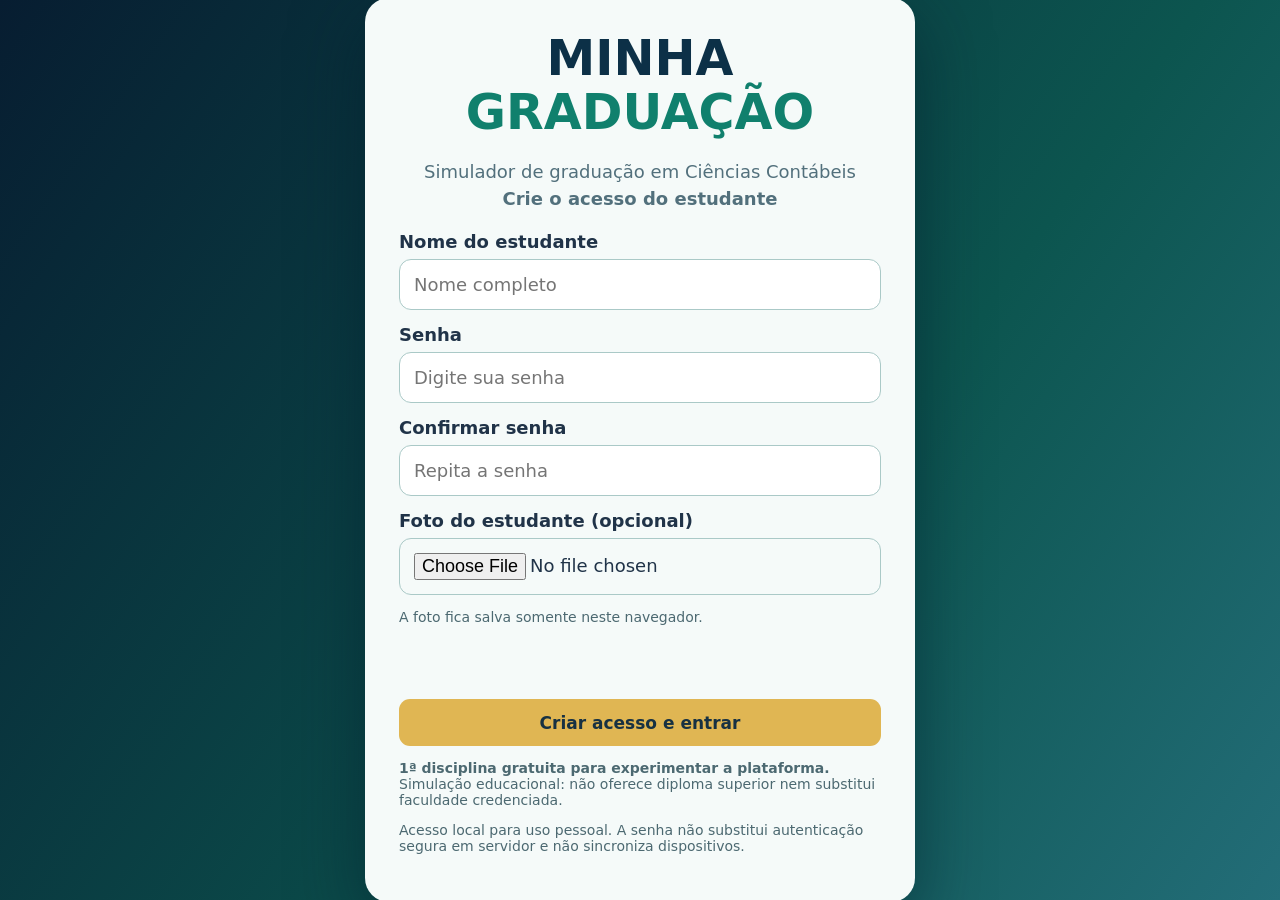
==== index.html @ 40e5c8af "Minha Graduação V10: cards coloridos, disciplina gratuita e métricas opcionais" ====
<!DOCTYPE html>
<html lang="pt-BR"><head><meta charset="UTF-8"><meta name="viewport" content="width=device-width, initial-scale=1"><meta name="theme-color" content="#071e32"><title>Minha Graduação | Ciências Contábeis</title>
<style>
:root{--navy:#081e33;--navy2:#123650;--green:#087960;--gold:#e0b653;--bg:#f2f6f7;--ink:#203348;--muted:#647487;--border:#dce6e8;--white:#fff;--shadow:0 16px 40px #09213b12}*{box-sizing:border-box}body{margin:0;background:var(--bg);color:var(--ink);font-family:Inter,system-ui,-apple-system,Segoe UI,sans-serif}button,input,select{font:inherit}button{cursor:pointer}button:focus-visible,a:focus-visible,input:focus-visible{outline:3px solid var(--gold);outline-offset:3px}.top{height:92px;background:linear-gradient(110deg,#071a2b,#123a4e);display:flex;align-items:center;padding:0 3.5%;gap:22px;color:#fff;box-shadow:0 8px 30px #081d3230;position:sticky;top:0;z-index:20}.hamb{border:1px solid #ffffff40;color:white;background:#ffffff15;border-radius:13px;font-size:27px;width:49px;height:49px;display:grid;place-items:center}.brand{font-size:clamp(23px,3vw,39px);letter-spacing:.02em;font-weight:900;line-height:1.03}.brand em{color:var(--gold);font-style:normal}.brand small{display:block;color:#acc6cc;font-size:11px;font-weight:500;letter-spacing:.16em;margin-top:7px}.userpill{margin-left:auto;background:#ffffff13;border:1px solid #ffffff25;border-radius:25px;padding:9px 16px;font-size:13px}.layout{max-width:1440px;margin:auto;padding:28px 28px 80px}.hero{min-height:285px;background:radial-gradient(circle at 83% 29%,#20977b80,transparent 34%),linear-gradient(115deg,#0c2941,#0e554b);border-radius:23px;display:flex;overflow:hidden;position:relative;color:white;box-shadow:var(--shadow)}.hero>div:first-child{padding:34px 42px;position:relative;z-index:1;max-width:780px}.eyebrow{color:#f5d58b;font-size:12px;letter-spacing:.17em;font-weight:800}.hero h1{font-size:clamp(27px,4vw,48px);line-height:1.1;letter-spacing:-.035em;margin:12px 0}.hero p{line-height:1.6;color:#e1eeec;max-width:630px}.heroart{margin:auto;opacity:.93;font-size:110px;filter:drop-shadow(0 14px 18px #001a2738)}.btn{border:0;border-radius:11px;padding:12px 18px;background:var(--green);color:#fff;font-weight:700;display:inline-flex;gap:8px;align-items:center;justify-content:center}.btn.gold{background:var(--gold);color:#173142}.btn.ghost{background:#e9f1f1;color:#1a4c56}.btn.small{padding:8px 12px;font-size:12px}.hero .btn{margin-top:8px}.stats{display:grid;grid-template-columns:repeat(4,1fr);gap:14px;margin:22px 0 26px}.stat{border:1px solid var(--border);background:white;border-radius:16px;padding:19px 20px;box-shadow:0 5px 20px #122b4308}.stat strong{font-size:29px;color:var(--navy);display:block}.stat span{color:var(--muted);font-size:12px}.heading{display:flex;align-items:center;justify-content:space-between;gap:15px;margin:23px 0 15px}.heading h2{font-size:22px;margin:0;letter-spacing:-.02em}.heading p{color:var(--muted);font-size:13px;margin:5px 0 0}.panel{border:1px solid var(--border);border-radius:18px;background:white;padding:22px;box-shadow:0 4px 22px #09213b09}.semesters{display:grid;grid-template-columns:repeat(4,minmax(0,1fr));gap:13px}.semester{border:1px solid var(--border);border-radius:16px;padding:21px;text-align:left;background:white;transition:.2s;min-height:148px}.semester:hover,.course:hover{transform:translateY(-2px);box-shadow:var(--shadow);border-color:#6dad9e}.semester strong{display:block;color:#103b50;font-size:18px}.semester small{display:block;color:var(--muted);margin:7px 0 12px}.progress{background:#e9f0ef;height:7px;border-radius:8px;overflow:hidden}.progress b{background:linear-gradient(90deg,var(--green),#6bbea0);height:100%;display:block}.percentage{display:block;color:#067b60;font-size:12px;font-weight:700;margin-top:8px}.filters{display:flex;gap:8px;flex-wrap:wrap;margin-bottom:17px}.chip{background:#eef4f4;color:#274451;border:1px solid #d7e5e6;padding:9px 13px;border-radius:30px;font-size:12px;font-weight:700}.chip.active{background:#0c6f5a;color:white;border-color:#0c6f5a}.courses{display:grid;grid-template-columns:repeat(3,minmax(0,1fr));gap:14px}.course{background:white;border:1px solid var(--border);border-radius:15px;padding:20px;transition:.2s;display:flex;flex-direction:column}.course .tag{font-size:11px;color:#0d7963;font-weight:800;letter-spacing:.06em}.course h3{font-size:17px;line-height:1.3;margin:9px 0 8px}.course p{font-size:13px;color:var(--muted);line-height:1.5;flex:1}.coursefoot{display:flex;justify-content:space-between;align-items:center;gap:8px;margin-top:15px}.coursefoot span{font-size:12px;color:#718392}.sidebar{position:fixed;z-index:40;top:0;bottom:0;left:0;width:min(330px,86vw);background:#09253a;color:#fff;transform:translateX(-110%);transition:transform .25s;overflow:auto;box-shadow:20px 0 50px #0002}.sidebar.open{transform:none}.sidetop{padding:30px 23px;background:#061b2c}.sidetop h2{margin:0;font-size:24px}.sidetop p{font-size:12px;color:#a9c3c9}.nav{padding:15px}.nav button{display:block;width:100%;text-align:left;color:#e8f3f5;background:none;border:0;padding:13px 15px;border-radius:10px;margin:3px 0}.nav button:hover{background:#ffffff15}.overlay{position:fixed;inset:0;background:#06172299;z-index:30;display:none}.overlay.open{display:block}.view{display:none}.view.active{display:block}.back{background:transparent;border:0;color:#0e6d59;font-weight:800;margin-bottom:18px;padding:7px 0}.lesson-layout{display:grid;grid-template-columns:minmax(220px,300px) 1fr;gap:20px}.topiclist{display:grid;gap:7px}.topic{border:1px solid #dbe7e6;background:#f6faf9;text-align:left;border-radius:11px;padding:13px;color:#29465a;font-size:13px}.topic.active{border-color:#13856e;background:#e1f3ec;color:#075d4b;font-weight:800}.article h2{font-size:27px;color:#123650}.article h3{margin-top:26px;color:#075c4b}.article p,.article li{line-height:1.75}.note{background:#f2f8f3;border-left:4px solid #10906a;padding:15px 19px;border-radius:0 9px 9px 0;line-height:1.7;margin:18px 0}.quiz-option{display:block;width:100%;text-align:left;padding:13px;border:1px solid #dbe5e8;background:#fff;border-radius:10px;margin:9px 0}.quiz-option.selected{background:#e0f2ed;border-color:#137e62}.result{margin-top:14px;padding:13px;border-radius:10px;background:#eaf4f4;line-height:1.55}.field{display:flex;flex-direction:column;gap:7px;margin:10px 0}.field input,.field select{padding:12px;border-radius:10px;border:1px solid #cddcde;width:100%;background:white}.tools{display:flex;gap:9px;flex-wrap:wrap}.mini{color:var(--muted);font-size:12px;line-height:1.55}.footer{margin-top:46px;border-top:1px solid #dce5e8;padding:25px 0;color:#687e88;font-size:12px;line-height:1.8}.two{display:grid;grid-template-columns:1fr 1fr;gap:18px}.badge{font-size:11px;font-weight:800;color:#156a58;background:#ddf0e9;padding:5px 9px;border-radius:20px;white-space:nowrap}.empty{color:#687e88;padding:26px}.search{border:1px solid var(--border);background:white;border-radius:12px;padding:12px 14px;width:min(320px,100%)}@media(max-width:920px){.semesters{grid-template-columns:repeat(2,1fr)}.courses{grid-template-columns:repeat(2,1fr)}.heroart{font-size:75px}.lesson-layout{grid-template-columns:1fr}}@media(max-width:620px){.top{height:79px;padding:0 16px;gap:12px}.brand{font-size:24px}.brand small{font-size:8px}.userpill{display:none}.layout{padding:17px 13px 50px}.hero>div:first-child{padding:25px 21px}.heroart{display:none}.hero h1{font-size:31px}.stats{grid-template-columns:repeat(2,1fr);gap:9px}.stat{padding:13px}.stat strong{font-size:23px}.semesters,.courses,.two{grid-template-columns:1fr}.semester{min-height:115px}.heading{align-items:start;flex-wrap:wrap}.panel{padding:15px}}

/* v2: leitura ampliada e atmosfera cromática em todas as páginas */
html{font-size:18px} body{background:linear-gradient(125deg,#dbece9 0%,#e5eef9 42%,#f8f0da 100%);min-height:100vh;font-size:18px}
.top{height:110px}.brand{font-size:clamp(28px,3.8vw,50px)}.brand small{font-size:13px}.userpill{font-size:16px;display:flex;align-items:center;gap:10px}.avatar{width:46px;height:46px;border-radius:50%;object-fit:cover;border:2px solid #e0b653}.sidebar{width:min(370px,90vw)}.nav button{font-size:18px;min-height:52px}.sidetop h2{font-size:29px}.hero{background:linear-gradient(115deg,#0c2941ec,#0e554be8),radial-gradient(circle at 80% 20%,#6cae9a,transparent 50%)}.hero p{font-size:19px}.eyebrow{font-size:14px}.stat{background:#f6fffd}.stat span,.heading p,.course p,.mini,.semester small,.percentage,.coursefoot span,.topic,.badge,.chip,.footer{font-size:15px}.stat strong{font-size:35px}.heading h2{font-size:29px}.course h3{font-size:21px}.semester strong{font-size:22px}.btn{font-size:17px;min-height:47px}.btn.small{font-size:15px}.panel{background:linear-gradient(155deg,#fff 0%,#edf8f8 100%);border-color:#c6dadb}.course{background:linear-gradient(145deg,#fff,#e9f5f0)}.semester{background:linear-gradient(135deg,#f9fffc,#e6eefb)}.view{background:linear-gradient(155deg,#ffffff43,#d5e5ed33);border-radius:22px;padding:8px 12px 25px}.article h2{font-size:34px}.article h3{font-size:24px}.article p,.article li,.note{font-size:18px;line-height:1.85}.topic{font-size:17px;line-height:1.4}.field input,.field select{font-size:18px;min-height:50px}.search{font-size:18px}.quiz-option{font-size:18px}.lesson-visual{width:100%;display:block;border-radius:18px;box-shadow:0 10px 30px #082a3426;margin:20px 0}.lesson-grid{display:grid;grid-template-columns:repeat(2,minmax(0,1fr));gap:16px}.lesson-subpanel{background:#fff;border:1px solid #cfe5e0;border-radius:14px;padding:19px}.example-table{border-collapse:collapse;width:100%;font-size:16px;margin:16px 0}.example-table th,.example-table td{border:1px solid #bfd7d8;padding:12px;text-align:left}.example-table th{background:#cce7e1}.caption{font-size:14px;color:#506873;line-height:1.6;margin:-6px 0 18px}.concept-grid{display:grid;grid-template-columns:repeat(3,minmax(0,1fr));gap:14px;margin:18px 0}.concept-card{background:#f7fbfa;border:1px solid #cde0dc;border-radius:16px;padding:16px}.concept-card h4{margin:0 0 8px;color:#0b5b4b;font-size:18px}.concept-card p,.concept-card li{font-size:16px;line-height:1.75;margin:0}.formula-box{background:linear-gradient(135deg,#eef8f5,#f7fbfd);border:1px solid #bfd9d3;border-radius:16px;padding:18px;margin:18px 0;font-size:18px;line-height:1.8}.highlight-box{background:#fff9eb;border:1px solid #ecd7a3;border-radius:15px;padding:18px;margin:18px 0}.highlight-box h4{margin:0 0 10px;color:#7c5a08;font-size:18px}.lesson-table{border-collapse:collapse;width:100%;font-size:16px;margin:18px 0;background:white}.lesson-table th,.lesson-table td{border:1px solid #c7d9d8;padding:12px;vertical-align:top;text-align:left}.lesson-table th{background:#e0f0ec}.summary-list li{margin:8px 0}@media(max-width:900px){.concept-grid{grid-template-columns:1fr}.lesson-table{font-size:14px}}.auth-screen{position:fixed;inset:0;z-index:100;background:linear-gradient(125deg,#071d31,#0c554f 63%,#236d78);display:flex;align-items:center;justify-content:center;padding:16px;overflow:auto}.auth-screen[hidden],.shell-locked[hidden]{display:none!important}.auth-card{width:min(550px,100%);background:#f5faf9;border-radius:24px;padding:34px;box-shadow:0 22px 70px #001b2b8a}.auth-title{text-align:center;font-weight:900;font-size:clamp(30px,5vw,49px);color:#0c3047;line-height:1.1}.auth-title span{color:#10806d}.auth-desc{text-align:center;color:#52707c;line-height:1.55}.auth-card label{font-weight:700;display:block;margin:14px 0 7px}.auth-card input{width:100%;padding:14px;border:1px solid #aac9c7;border-radius:12px;font-size:18px}.auth-card button{width:100%;margin-top:19px}.auth-error{min-height:25px;color:#aa3131;font-size:15px}.photo-preview{height:110px;width:110px;border-radius:50%;object-fit:cover;background:#dcefe8;border:4px solid #e0b653;display:block;margin:16px auto}.photo-box{display:flex;align-items:center;gap:20px;flex-wrap:wrap}.photo-box img{width:112px;height:112px;object-fit:cover;border-radius:50%;border:3px solid #d9ae52}.photo-box input{max-width:100%}.status-note{font-size:14px;color:#4c6971}.chapter-list li{margin:8px 0} .pill-action{border:0;background:#ffffff12;color:#fff;border-radius:12px;padding:9px 12px;font-size:15px}
@media(max-width:620px){html{font-size:17px}.brand{font-size:26px}.top{height:90px}.brand small{font-size:9px}.userpill{display:none}.view{padding:5px}.lesson-grid{grid-template-columns:1fr}.auth-card{padding:22px}.article h2{font-size:28px}.article h3{font-size:21px}}

.exam-finale{background:linear-gradient(135deg,#ecf8f4,#eef3fb);border:2px solid #a8cec1;border-radius:20px;padding:25px;margin:32px 0}.exam-finale h3{font-size:clamp(24px,2.4vw,30px);margin-top:0}.exam-finale p{font-size:18px;line-height:1.75}.exam-finale .mini-question{background:#fff}@media(max-width:620px){.exam-finale{padding:14px}}

.math-figure,.math-diagram{background:#eaf5f2;border:1px solid #c4dcd8;padding:12px;border-radius:18px;margin:22px 0;max-width:100%;overflow:hidden}.math-figure img,.math-diagram img{width:100%;display:block;max-height:340px;object-fit:contain;border-radius:12px}.math-figure figcaption,.math-diagram figcaption{font-size:14px;line-height:1.55;color:#436370;margin-top:8px}.math-diagram img{background:white}.math-case{margin:30px 0;padding:22px;border-radius:17px;background:linear-gradient(130deg,#f1f9f3,#e6f3f7);border:2px solid #bddfcb}.math-case h3{font-size:26px}.math-case p{font-size:18px;line-height:1.8}.table-scroll{width:100%;overflow-x:auto}.math-case .lesson-table{min-width:650px}.article img{height:auto}@media(max-width:620px){.math-figure,.math-diagram{padding:7px;margin:15px 0}.math-case{padding:12px}.math-case .lesson-table{font-size:15px}}
.admin-figure,.admin-diagram{background:#eaf5f2;border:1px solid #c5ded7;padding:12px;border-radius:18px;margin:23px 0;overflow:hidden}.admin-figure img,.admin-diagram img{width:100%;display:block;max-height:365px;object-fit:contain;border-radius:12px}.admin-figure figcaption,.admin-diagram figcaption{font-size:14px;color:#415f6c;line-height:1.5;margin-top:9px}.admin-diagram img{background:#f0f8f7}@media(max-width:620px){.admin-figure,.admin-diagram{padding:6px;margin:14px 0}.admin-figure img,.admin-diagram img{max-height:280px}}.econ-figure,.econ-diagram{background:#eaf5f2;border:1px solid #c5ded7;padding:12px;border-radius:18px;margin:23px 0;overflow:hidden}.econ-figure img,.econ-diagram img{width:100%;display:block;max-height:365px;object-fit:contain;border-radius:12px}.econ-figure figcaption,.econ-diagram figcaption{font-size:14px;color:#415f6c;line-height:1.5;margin-top:9px}.econ-diagram img{background:#f0f8f7}@media(max-width:620px){.econ-figure,.econ-diagram{padding:6px;margin:14px 0}.econ-figure img,.econ-diagram img{max-height:280px}}.met-figure,.met-diagram{border:1px solid #c2ded7;background:#f2f8f6;border-radius:18px;padding:12px;margin:21px 0;overflow:hidden}.met-figure img,.met-diagram img{display:block;max-height:395px;object-fit:contain;width:100%;border-radius:12px}.met-figure figcaption,.met-diagram figcaption{font-size:14px;color:#4f6877;line-height:1.6;margin-top:8px}.met-references{font-size:17px;line-height:1.8}.met-references a{color:#094c72;text-decoration:underline;text-underline-offset:3px}@media(max-width:600px){.met-figure,.met-diagram{padding:8px;margin:14px 0}.met-references{font-size:16px}}.plan-figure,.plan-diagram{border:1px solid #c2ded7;background:#f2f8f6;border-radius:18px;padding:12px;margin:21px 0;overflow:hidden}.plan-figure img,.plan-diagram img{display:block;max-height:400px;object-fit:contain;width:100%;border-radius:12px}.plan-figure figcaption,.plan-diagram figcaption{font-size:14px;color:#4f6877;line-height:1.6;margin-top:8px}.plan-references{font-size:17px;line-height:1.8}.plan-references a{color:#094c72;text-decoration:underline}.plan-live{border:1px solid #98c6be;background:#eff8f4;border-radius:16px;padding:18px;margin:18px 0}.plan-live-grid{display:grid;grid-template-columns:repeat(3,minmax(0,1fr));gap:12px}.plan-live-grid label{font-size:16px;font-weight:700;color:#154b44}.plan-live-grid input{display:block;margin:7px 0 14px;width:100%;padding:12px;font-size:18px;border:1px solid #abc5bf;border-radius:9px}.plan-live .result{font-size:19px}@media(max-width:670px){.plan-figure,.plan-diagram{padding:8px;margin:14px 0}.plan-live-grid{grid-template-columns:1fr}.plan-references{font-size:16px}}.int-figure,.int-diagram{border:1px solid #c2ded7;background:#f2f8f6;border-radius:18px;padding:12px;margin:21px 0;overflow:hidden}.int-figure img,.int-diagram img{display:block;max-height:425px;object-fit:contain;width:100%;border-radius:12px}.int-figure figcaption,.int-diagram figcaption{font-size:14px;color:#4f6877;line-height:1.6;margin-top:8px}.int-references{font-size:17px;line-height:1.8}.int-references a{color:#094c72;text-decoration:underline;text-underline-offset:3px}@media(max-width:600px){.int-figure,.int-diagram{padding:8px;margin:14px 0}.int-references{font-size:16px}}.chapter-head .badge{max-width:100%;display:inline-block;white-space:normal;overflow-wrap:anywhere;line-height:1.45}</style><style id="audit-intro-css">
.article{font-size:19px;line-height:1.85}.article p,.article li{font-size:19px;line-height:1.83}.article h3{font-size:clamp(23px,2.4vw,29px);color:#0b564d;margin:34px 0 14px}.article h4{font-size:21px;margin:0 0 13px;color:#103d59}.chapter-head{padding:22px 25px;border-radius:17px;background:linear-gradient(115deg,#073d56,#087a65);color:#fff;margin-bottom:20px}.chapter-head h2{color:white!important;margin:12px 0;font-size:clamp(27px,3vw,39px)}.chapter-head p{color:#e5f8f1!important;margin:0}.chapter-banner{background:#edf7f5;border:1px solid #b4d9cf;border-radius:17px;padding:23px 25px;margin:22px 0}.chapter-banner strong{color:#075e52}.lesson-chapter{border-bottom:1px solid #d8e6e2;padding:4px 0 15px}.solved-example{background:linear-gradient(125deg,#edf7f2,#fffdf6);border:1px solid #c7ddcf;border-radius:17px;padding:24px;margin:22px 0}.solved-example ol{padding-left:27px}.solved-example li{padding-bottom:9px}.solved-answer{padding:15px;border-left:4px solid #0c8769;background:white;border-radius:8px}.practice{background:#f3f8fc;border:1px solid #c5dae6;border-radius:13px;margin:14px 0;padding:16px 20px}.practice summary{cursor:pointer;font-size:18px;line-height:1.6}.practice[open]{background:#eaf6f2}.mini-question{border:1px solid #bcd9d6;border-radius:14px;margin:15px 0;padding:18px;background:#f5faf8}.mini-question legend{font-size:19px;font-weight:800;padding:5px;color:#174456}.answer-option{display:flex;align-items:center;gap:12px;margin:9px 0;padding:13px 15px;background:white;border:1px solid #d7e5e2;border-radius:11px;cursor:pointer;font-size:17px}.answer-option input{accent-color:#087b64;transform:scale(1.3);flex:none}.answer-option.selected{background:#dcf3eb;border-color:#13836a}.table-scroller{overflow-x:auto;max-width:100%;margin:20px 0}.lesson-table{min-width:600px}.lesson-table td,.lesson-table th{padding:13px 14px}.intro-quiz .result p{font-size:16px;line-height:1.7;margin:11px 0}.article .tools{margin-top:26px}a{overflow-wrap:anywhere}.lesson-layout{min-width:0}.lesson-layout>*{min-width:0}@media(max-width:920px){.lesson-layout{grid-template-columns:minmax(0,1fr)!important}}@media(max-width:650px){.article p,.article li{font-size:17px}.chapter-head{padding:20px 17px}.mini-question{padding:13px}.answer-option{font-size:16px}.solved-example{padding:18px}.article h3{font-size:23px}}
</style><style id="financeira-v8-css">.concept-card{background:#e9f7f1;border-radius:15px;padding:17px;border:1px solid #bbd9d0}.concept-card h4{font-size:20px;color:#074d42}.concept-grid{display:grid;grid-template-columns:repeat(3,minmax(0,1fr));gap:12px;margin:22px 0}.math-case .lesson-table{width:100%;border-collapse:collapse}.math-case .lesson-table td,.math-case .lesson-table th{padding:11px}.math-case{background:#f5faf9;border:1px solid #c5ded8;padding:20px;border-radius:16px;margin:24px 0}.int-figure img{width:100%;max-height:340px;object-fit:cover;border-radius:15px}.int-figure figcaption{font-size:14px;color:#536a71}.solved-answer{font-size:19px}@media(max-width:700px){.concept-grid{grid-template-columns:1fr}.math-case{padding:12px}.table-scroll{max-width:100%;overflow-x:auto}}</style><style id="direito-v9-css">
.dir-diagram{padding:18px 20px;background:#f4faf8;border:1px solid #cadfd9;border-radius:17px;margin:24px 0;min-width:0}
.dir-diagram h3{margin-top:0}.dir-steps{display:grid;grid-template-columns:repeat(4,minmax(0,1fr));gap:10px;margin:18px 0}.dir-steps>div{background:#e2f1ed;padding:14px;border:1px solid #c7e4dc;border-radius:11px;min-width:0;overflow-wrap:anywhere}
.dir-steps b,.dir-steps small{display:block}.dir-steps b{color:#064d42;font-size:18px}.dir-steps small{font-size:14px;line-height:1.45;margin-top:7px}
.dir-warning{padding:15px;border-left:4px solid #b28931;background:#fffae9;margin:15px 0;border-radius:8px}
.dir-card-grid{display:grid;grid-template-columns:repeat(2,minmax(0,1fr));gap:11px;margin:20px 0}.dir-card-grid>div{padding:17px;border-radius:12px;background:#eaf3fa;border:1px solid #cfe1e8;font-weight:650}
.dir-capital{display:flex;overflow:hidden;border-radius:13px;margin:20px 0;min-height:76px}.dir-capital>div{display:flex;align-items:center;justify-content:center;text-align:center;color:white;font-size:15px;line-height:1.3;font-weight:750;padding:10px 5px;min-width:0;overflow-wrap:anywhere}
.dir-diagram .table-scroll{max-width:100%;overflow-x:auto}
@media(max-width:750px){.dir-steps{grid-template-columns:repeat(2,minmax(0,1fr))}.dir-card-grid{grid-template-columns:1fr}.dir-diagram{padding:12px}.dir-capital>div{font-size:12px}}
</style><style id="estatistica-v10-css">
.estat-course{min-width:0;overflow-wrap:anywhere}.estat-course h2{font-size:clamp(27px,3vw,36px);line-height:1.25}.estat-course h3{font-size:clamp(21px,2.4vw,27px);margin-top:30px}.estat-course p,.estat-course li{font-size:18px;line-height:1.8}.estat-intro{padding:16px 0;border-bottom:1px solid #d7e7e3}.estat-box,.estat-case{background:#ebf6f1;border:1px solid #bedcd1;border-radius:15px;padding:20px 23px;margin:19px 0}.estat-box h3{margin-top:0}.estat-photo{margin:22px 0}.estat-photo img{display:block;width:100%;max-height:420px;object-fit:cover;border-radius:16px}.estat-photo figcaption,.estat-caption{font-size:14px!important;line-height:1.5!important;color:#4c6871;margin:9px 0 0}.estat-flow{display:flex;align-items:stretch;justify-content:center;gap:9px;flex-wrap:wrap;padding:22px;background:linear-gradient(105deg,#e1f1ed,#e9f2fb);border:1px solid #c8dfdb;border-radius:14px;margin-top:20px}.estat-flow>div{background:white;border:1px solid #cae1db;padding:12px 14px;border-radius:11px;min-width:115px;flex:1;text-align:center;font-size:19px}.estat-flow strong,.estat-flow small{display:block}.estat-flow strong{font-size:18px;color:#06483d}.estat-flow small{font-size:14px;color:#385c62}.estat-graph{width:100%;border:1px solid #d1e3e0;background:#f6faf9;border-radius:16px;padding:16px;margin-top:20px}.estat-graph svg{display:block;width:100%;max-height:300px}.estat-table{width:100%;border-collapse:collapse;display:block;overflow-x:auto;max-width:100%;font-size:16px}.estat-table th,.estat-table td{border:1px solid #cadee0;padding:9px 10px;background:#fff}.estat-table th{background:#d7ece5}.estat-course .solved-example,.estat-course details.practice{min-width:0}.estat-course .mini-question{min-width:0}.estat-course .answer-option{overflow-wrap:anywhere}@media(max-width:600px){.estat-course p,.estat-course li{font-size:17px}.estat-flow{display:grid;grid-template-columns:repeat(2,minmax(0,1fr))}.estat-flow>div{min-width:0}.estat-box,.estat-case{padding:16px}.estat-graph{padding:8px}}
</style><style id="micro-macro-v11-css">.mm-course{min-width:0;overflow-wrap:anywhere}.mm-course h2{font-size:clamp(28px,3.2vw,36px);line-height:1.2}.mm-course h3{font-size:clamp(21px,2.5vw,27px);margin:30px 0 14px}.mm-course p,.mm-course li{font-size:18px;line-height:1.83}.mm-course h4{font-size:20px;color:#0e4254;margin:0 0 12px}.mm-box,.mm-case{padding:21px 23px;border:1px solid #c5dbd4;background:linear-gradient(115deg,#e9f5ef,#f2f8fa);border-radius:17px;margin:20px 0}.mm-box h3,.mm-case h3{margin-top:0}.mm-photo{margin:21px 0}.mm-photo img{width:100%;display:block;max-height:420px;object-fit:cover;border-radius:16px}.mm-photo figcaption,.mm-visual figcaption{color:#49636d;font-size:14px;margin-top:8px}.mm-visual{background:#f0f8f5;border:1px solid #cae3d9;border-radius:16px;padding:16px;margin:21px 0;max-width:100%;min-width:0}.mm-visual svg{display:block;max-width:100%;max-height:275px}.mm-grid{display:grid;grid-template-columns:repeat(auto-fit,minmax(160px,1fr));gap:12px}.mm-grid>div{padding:16px;border:1px solid #c4dcdb;border-radius:12px;background:#fff}.mm-grid strong,.mm-grid span{display:block;line-height:1.5}.mm-grid strong{color:#0a6255}.mm-formula{font-size:clamp(23px,3vw,32px);color:#073f5b;background:white;padding:17px;border-radius:13px;text-align:center;font-weight:900}.mm-example{padding:18px 21px;background:#fff;border:1px solid #d4e1e4;border-radius:15px;margin:17px 0;box-shadow:0 5px 15px #092c3310}.mm-example ol{padding-left:25px}.mm-answer{padding:13px 16px;border-left:4px solid #0b8b6c;background:#e8f6ef;border-radius:0 11px 11px 0}.mm-task{background:white;border:1px solid #d3e4df;border-radius:12px;padding:14px 16px;margin:11px 0}.mm-task summary{cursor:pointer;font-size:17px;line-height:1.55}.mm-table{width:100%;border-collapse:collapse;display:block;overflow-x:auto;max-width:100%;font-size:16px}.mm-table th,.mm-table td{padding:11px 14px;border:1px solid #c8dad8;background:white}.mm-table th{background:#d8eae5}.mm-course fieldset{min-width:0}.mm-course .answer-option{overflow-wrap:anywhere}@media(max-width:600px){.mm-course p,.mm-course li{font-size:17px}.mm-box,.mm-case{padding:15px}.mm-grid{grid-template-columns:1fr 1fr}.mm-grid>div{padding:10px}.mm-grid span{font-size:14px}} </style><style id="etica-prof-v12-css">.etica-course{min-width:0;overflow-wrap:anywhere}.etica-course h2{font-size:clamp(28px,3vw,38px);line-height:1.18;color:#082f52}.etica-course h3{font-size:clamp(21px,2.5vw,26px);margin:30px 0 14px;color:#0e5b50}.etica-course h4{font-size:20px;color:#103d57;margin:0 0 12px}.etica-course p,.etica-course li{font-size:18px;line-height:1.83}.etica-photo{margin:20px 0}.etica-photo img{display:block;width:100%;max-height:360px;object-fit:cover;border-radius:17px}.etica-photo figcaption,.etica-caption{font-size:14px;color:#516b74;line-height:1.5;margin:9px 0 15px}.etica-summary,.etica-integrator{padding:21px 23px;border:1px solid #c6ddd6;background:linear-gradient(120deg,#e6f4ec,#f1f8fb);border-radius:17px;margin:21px 0}.etica-summary h3,.etica-integrator h3{margin-top:0}.etica-flow{display:grid;grid-template-columns:repeat(4,minmax(0,1fr));gap:11px;margin:19px 0}.etica-flow>div{background:white;border:1px solid #d2e0df;border-radius:14px;padding:17px;text-align:center}.etica-flow b{display:block;background:#08735e;color:white;border-radius:50%;width:35px;height:35px;margin:0 auto 9px;line-height:35px;font-size:18px}.etica-flow strong,.etica-flow span{display:block;line-height:1.4}.etica-flow strong{color:#0b4260;font-size:17px}.etica-flow span{font-size:14px;color:#526b73}.etica-cards{display:grid;grid-template-columns:repeat(2,minmax(0,1fr));gap:13px;margin:18px 0}.etica-cards>div{border:1px solid #c9e0dc;border-radius:14px;background:white;padding:17px}.etica-cards strong{font-size:18px;color:#0a6e5e}.etica-cards p{font-size:16px;margin:7px 0}.etica-case{padding:19px 22px;background:#fff;border:1px solid #d3e3e2;border-radius:15px;margin:18px 0}.etica-case ol{padding-left:25px}.etica-result{padding:13px 16px;border-left:4px solid #0b8d6e;background:#eaf7ef;border-radius:0 10px 10px 0;line-height:1.7}.etica-task{background:#fff;border:1px solid #cddfdd;border-radius:12px;padding:14px 18px;margin:11px 0}.etica-task summary{font-size:17px;line-height:1.55;cursor:pointer}.etica-table{display:block;overflow-x:auto;max-width:100%;border-collapse:collapse;margin:19px 0}.etica-table th,.etica-table td{background:white;border:1px solid #bddbd4;padding:11px 16px;font-size:16px;text-align:left}.etica-table th{background:#d8ebe5}.etica-context{font-weight:600;color:#146c58}.etica-course fieldset{min-width:0}.etica-course .answer-option{overflow-wrap:anywhere}@media(max-width:680px){.etica-course p,.etica-course li{font-size:17px}.etica-flow{grid-template-columns:repeat(2,minmax(0,1fr))}.etica-cards{grid-template-columns:1fr}.etica-summary,.etica-integrator{padding:14px}.etica-flow>div{padding:10px}.etica-flow span{font-size:13px}} </style><style id="academico-s1-styles">
.acad-hero{padding:27px 30px;border-radius:20px;background:radial-gradient(circle at 88% 20%,#166e65 0%,transparent 36%),linear-gradient(120deg,#071f34,#104843);color:#fff;margin-bottom:22px;box-shadow:0 14px 30px #0c293225}
.acad-hero h2{font-size:clamp(29px,3.8vw,42px);margin:8px 0 12px;line-height:1.12;color:white}.acad-hero p{font-size:18px;max-width:850px;color:#ecf7f5;line-height:1.65}.acad-label{color:#f9cd71;font-size:13px;font-weight:900;letter-spacing:.12em}.acad-badges{display:flex;flex-wrap:wrap;gap:9px;margin-top:14px}.acad-badges span{background:#ffffff1e;border:1px solid #ffffff38;border-radius:18px;padding:7px 12px;font-size:14px}
.acad-tabs{display:flex;gap:9px;overflow-x:auto;margin:12px 0 22px;padding:5px 0 13px}.acad-tab{flex:0 0 auto;text-align:left;max-width:245px;min-width:160px;line-height:1.4;border:1px solid #bfd8d6;border-radius:12px;background:#f2faf8;padding:12px 15px;color:#0d3447;font-size:16px;font-weight:750}.acad-tab.active{background:#075b4d;color:white;border-color:#075b4d}.acad-summary{display:flex;justify-content:space-between;align-items:center;gap:20px;background:#e5f2ed;border:1px solid #bcded3;border-radius:18px;padding:22px;margin-bottom:20px}.acad-summary h3{font-size:25px;color:#113e50;margin:0 0 7px}.acad-summary p{font-size:16px;margin:5px 0}.acad-status{margin-top:9px;color:#075945;font-weight:800}.acad-mode-grid{display:grid;grid-template-columns:repeat(3,minmax(0,1fr));gap:15px}.acad-mode-card{background:#fff;border:1px solid #d6e5e3;border-radius:17px;padding:20px;display:flex;flex-direction:column;min-height:230px;box-shadow:0 6px 18px #09283a0d}.acad-mode-kicker{font-size:11px;letter-spacing:.09em;font-weight:850;color:#087c64}.acad-mode-card h3{font-size:22px;color:#102f47;margin:9px 0 7px}.acad-mode-card p{font-size:16px;color:#3b5b63;line-height:1.65;flex:1}.acad-card-bottom{display:flex;align-items:end;justify-content:space-between;gap:12px;flex-wrap:wrap}.acad-card-bottom span{font-size:13px;color:#5b777f}.acad-section{background:white;border:1px solid #d6e6e3;border-radius:18px;padding:23px;margin-top:24px;line-height:1.8}.acad-section h3{font-size:24px;color:#12354b;margin:0 0 9px}.acad-section p{font-size:17px;line-height:1.72}.acad-row{display:flex;align-items:center;justify-content:space-between;flex-wrap:wrap;gap:12px}.acad-table-wrap{overflow-x:auto;max-width:100%;border-radius:12px}.acad-gradebook{border-collapse:collapse;width:100%;min-width:780px;font-size:15px}.acad-gradebook td,.acad-gradebook th{padding:12px;border:1px solid #d7e4e2;text-align:left}.acad-gradebook thead{background:#e4f2ee}.acad-gradebook td:last-child{font-weight:700}.acad-start{background:#e6f4ef;border:1px solid #bcded2;padding:25px;border-radius:16px;font-size:18px}.acad-exam-meta{display:flex;justify-content:space-between;gap:12px;margin:17px 0;background:#e6f1ef;border-radius:13px;padding:15px;color:#174c50;flex-wrap:wrap}.acad-question{border:1px solid #ccdeda;border-radius:17px;background:white;margin:18px 0;padding:18px 21px;min-width:0}.acad-question legend{font-size:19px;font-weight:700;line-height:1.55;white-space:normal;color:#132f43;padding:0 9px}.acad-question .answer-option{font-size:17px;line-height:1.55}.acad-question.acad-correct{border-color:#6fba9a}.acad-question.acad-wrong{border-color:#d2a782}.acad-feedback{padding:14px 16px;background:#edf8f3;border-radius:10px;margin-top:13px;line-height:1.55;font-size:16px}.acad-feedback p{margin:6px 0}.acad-result{background:#e8f4eb;border-left:5px solid #10816a;border-radius:9px;padding:17px 20px;margin:20px 0;font-size:18px}.acad-result strong{font-size:24px;color:#0d614b}.acad-textarea{display:block;width:100%;min-height:240px;border:1px solid #bfd8d5;border-radius:12px;padding:16px;line-height:1.6;font-size:18px;margin:10px 0 14px;background:#fafeff;color:#203348}.acad-rubric{padding:15px 18px;background:#eff6f2;margin-top:18px;border-radius:12px;font-size:17px}.acad-rubric summary{cursor:pointer;font-weight:800}.acad-rubric li{margin:8px 0}@media(max-width:1020px){.acad-mode-grid{grid-template-columns:repeat(2,minmax(0,1fr))}}@media(max-width:650px){.acad-mode-grid{grid-template-columns:1fr}.acad-hero{padding:20px}.acad-summary{flex-direction:column;align-items:stretch}.acad-section{padding:17px}.acad-question{padding:15px}.acad-question legend{font-size:17px}.acad-tab{font-size:15px;min-width:180px}.acad-badges span{font-size:12px}.acad-hero h2{font-size:30px}}@media print{.top,.sidebar,.overlay,.nav,.acad-tabs,.acad-card-bottom button,.btn,.back,.footer,.acad-summary,.acad-mode-grid{display:none!important}#academico{display:block!important}#academicoBox{width:100%}.acad-gradebook{min-width:0;font-size:12px}}

/* Minha Graduação | identidade visual cards e efeito de profundidade | v10 */
:root{--grad-card-ink:#193549}
.semesters,.courses,.acad-mode-grid{isolation:isolate}
.course,.semester,.acad-mode-card{position:relative;transform:translateZ(0);transform-origin:center center;will-change:transform;transition:transform .28s cubic-bezier(.2,.75,.2,1),box-shadow .28s ease,border-color .22s ease,filter .22s ease!important;overflow:visible}
.course:hover,.semester:hover,.acad-mode-card:hover{transform:translateY(-6px) scale(1.035)!important;z-index:8;box-shadow:0 22px 44px #052b4440,0 4px 12px #154a3e12!important;border-color:#ffffff!important;filter:saturate(1.12)}
.course:focus-within,.semester:focus-visible,.acad-mode-card:focus-within{z-index:8;box-shadow:0 0 0 3px #d5ab48,0 18px 36px #0e355020}
.course::before,.semester::before,.acad-mode-card::before{content:'';height:5px;position:absolute;left:14px;right:14px;top:0;background:var(--card-accent,#168b78);border-radius:0 0 9px 9px}
.course{background:linear-gradient(145deg,var(--card-light,#f5fffc),#fff)!important;border:1px solid var(--card-border,#cae1dc)!important;box-shadow:0 7px 18px #17395412;padding:21px}
.course .tag{color:var(--card-accent,#066955)!important}
.course h3{color:var(--grad-card-ink)}
.course .btn{background:var(--card-accent,#0b806a)!important;color:#fff;transition:filter .2s ease,transform .2s ease}
.course .btn:hover{filter:brightness(.92);transform:translateY(-2px)}
.course:nth-child(6n+1),.acad-mode-card:nth-child(6n+1){--card-light:#e2f4ff;--card-border:#aed5f1;--card-accent:#166ca6}
.course:nth-child(6n+2),.acad-mode-card:nth-child(6n+2){--card-light:#e1f8ee;--card-border:#a8dfca;--card-accent:#087d60}
.course:nth-child(6n+3),.acad-mode-card:nth-child(6n+3){--card-light:#fff1dc;--card-border:#efd4a7;--card-accent:#a26610}
.course:nth-child(6n+4),.acad-mode-card:nth-child(6n+4){--card-light:#ede7ff;--card-border:#c9b8f1;--card-accent:#6945a9}
.course:nth-child(6n+5),.acad-mode-card:nth-child(6n+5){--card-light:#e1f7fa;--card-border:#abe0e6;--card-accent:#087f91}
.course:nth-child(6n),.acad-mode-card:nth-child(6n){--card-light:#fce9ef;--card-border:#eebacc;--card-accent:#a74d70}
.semester{background:linear-gradient(140deg,var(--card-light,#edf9f6),#fff)!important;border-color:var(--card-border,#b6d4ca)!important}
.semester:nth-child(8n+1){--card-light:#e4f5ff;--card-border:#b8d6eb;--card-accent:#2179ac}
.semester:nth-child(8n+2){--card-light:#e4f8ec;--card-border:#addfc5;--card-accent:#14815e}
.semester:nth-child(8n+3){--card-light:#fff1de;--card-border:#e8cd9f;--card-accent:#b07921}
.semester:nth-child(8n+4){--card-light:#f0e9ff;--card-border:#cfc0ee;--card-accent:#7350aa}
.semester:nth-child(8n+5){--card-light:#e0f9fb;--card-border:#9edee3;--card-accent:#117f91}
.semester:nth-child(8n+6){--card-light:#fff0f3;--card-border:#ebbac7;--card-accent:#a85578}
.semester:nth-child(8n+7){--card-light:#f2f7d9;--card-border:#d0dea1;--card-accent:#728b24}
.semester:nth-child(8n){--card-light:#ecefff;--card-border:#c1c9ef;--card-accent:#4d64b7}
.acad-mode-card{background:linear-gradient(145deg,var(--card-light,#eff7ff),#fff)!important;border-color:var(--card-border,#d8e1ea)!important}
.acad-mode-kicker{color:var(--card-accent,#0b7963)!important}
.trial-flag{display:inline-flex;gap:7px;align-items:center;flex-wrap:wrap;background:#fff7d9;color:#684908;padding:6px 10px;font-size:12px;font-weight:900;line-height:1.3;border:1px solid #eacf86;border-radius:100px;letter-spacing:.035em}
.course.trial-free{--card-light:#e6faea;--card-border:#63c398;--card-accent:#066a4d;outline:2px solid #84d8a8;outline-offset:-2px}
.course.trial-free .tag{font-weight:900}
.course .course-badges{display:flex;gap:7px;align-items:center;flex-wrap:wrap;margin:7px 0 3px}
.trial-banner{display:flex;align-items:center;justify-content:space-between;gap:18px;padding:21px 25px;margin:22px 0 6px;border-radius:18px;background:linear-gradient(115deg,#123e57,#0c7964);color:white;border:1px solid #ffffff3b;box-shadow:0 12px 24px #092c3a19}
.trial-banner h2{font-size:clamp(19px,2vw,25px);margin:0 0 6px;color:white}
.trial-banner p{font-size:15px;line-height:1.58;color:#e4f5f1;margin:0;max-width:780px}
.trial-banner .btn{flex-shrink:0;background:#eac562;color:#173244}
.disclaimer-line{font-size:14px;margin:12px 0 0;color:#335768;line-height:1.6}
.privacy-controls{font-size:14px;color:#496875;border:1px solid #cededc;border-radius:15px;background:#ffffffbf;padding:15px 20px;margin:18px 0 0;display:flex;align-items:center;gap:14px;justify-content:space-between;flex-wrap:wrap}
.privacy-controls strong{color:#174356}
.privacy-controls p{font-size:13px;line-height:1.55;margin:5px 0 0}
.privacy-controls .btn{min-height:38px;font-size:13px;padding:8px 13px}
.privacy-controls .btn.ghost{background:#e3ecee;color:#183849}
#mgMetricStatus{font-weight:700}
@media(max-width:700px){.course:hover,.semester:hover,.acad-mode-card:hover{transform:translateY(-3px) scale(1.012)!important}.trial-banner{align-items:stretch;flex-direction:column;padding:19px}.trial-banner .btn{width:100%}.privacy-controls{flex-direction:column;align-items:stretch}.course,.semester{will-change:auto}}
@media(prefers-reduced-motion:reduce){.course,.semester,.acad-mode-card,.course .btn{transition:none!important}.course:hover,.semester:hover,.acad-mode-card:hover{transform:none!important}}
</style></head><body>
<div id="authScreen" class="auth-screen"><form class="auth-card" id="authForm"><div class="auth-title">MINHA <span>GRADUAÇÃO</span></div><p class="auth-desc">Simulador de graduação em Ciências Contábeis<br><strong id="authMode">Crie o acesso do estudante</strong></p><img id="authPhotoPreview" class="photo-preview" alt="Foto do estudante" src="" style="display:none"><div id="authNameGroup"><label for="authName">Nome do estudante</label><input id="authName" autocomplete="name" maxlength="65" placeholder="Nome completo"></div><label for="authPassword">Senha</label><input id="authPassword" type="password" autocomplete="current-password" minlength="4" maxlength="80" required placeholder="Digite sua senha"><div id="authConfirmGroup"><label for="authConfirm">Confirmar senha</label><input id="authConfirm" type="password" autocomplete="new-password" placeholder="Repita a senha"></div><div id="authPhotoGroup"><label for="authPhoto">Foto do estudante (opcional)</label><input type="file" accept="image/*" id="authPhoto"><p class="status-note">A foto fica salva somente neste navegador.</p></div><p id="authError" class="auth-error" role="alert"></p><button type="submit" class="btn gold" id="authButton">Criar acesso e entrar</button><p class="status-note"><strong>1ª disciplina gratuita para experimentar a plataforma.</strong> Simulação educacional: não oferece diploma superior nem substitui faculdade credenciada.</p><p class="status-note">Acesso local para uso pessoal. A senha não substitui autenticação segura em servidor e não sincroniza dispositivos.</p></form></div><div id="appShell" class="shell-locked" hidden><header class="top"><button class="hamb" aria-label="Abrir menu" onclick="toggleMenu(true)">☰</button><div class="brand">MINHA <em>GRADUAÇÃO</em><small>SIMULADOR DE GRADUAÇÃO • CIÊNCIAS CONTÁBEIS</small></div><span class="userpill" id="usernameTop">🎓 Meu campus</span><button class="pill-action" onclick="logout()">Sair</button></header>
<aside class="sidebar" id="sidebar"><div class="sidetop"><h2>🎓 Minha Graduação</h2><p>Simulador educacional • Estudo independente</p></div><nav class="nav"><button onclick="navigate('home')">⌂ &nbsp; Início</button><button onclick="navigate('curriculum')">▦ &nbsp; Matriz curricular</button><button onclick="navigate('learning')">▤ &nbsp; Minhas disciplinas</button><button onclick="navigate('quiz')">✎ &nbsp; Centro de avaliações</button><button onclick="navigate('academico')">🎓 &nbsp; Provas do 1º semestre</button><button onclick="navigate('lab')">▣ &nbsp; Laboratório contábil</button><button onclick="navigate('progress')">◉ &nbsp; Desempenho acadêmico</button><button onclick="navigate('profile')">♙ &nbsp; Perfil do estudante</button><button onclick="navigate('about')">ⓘ &nbsp; Sobre o projeto</button></nav></aside><div class="overlay" id="overlay" onclick="toggleMenu(false)"></div>
<main class="layout">
<section id="home" class="view active"><div class="hero"><div><span class="eyebrow">SIMULADOR INDEPENDENTE DE GRADUAÇÃO • PRIMEIRA DISCIPLINA GRÁTIS</span><h1>Experimente um curso superior.<br>Descubra seu próximo passo.</h1><p>Simule a rotina de uma graduação em Ciências Contábeis: oito semestres com conteúdos, atividades, provas e acompanhamento da sua evolução. Comece pela primeira disciplina, gratuita, e descubra se a área combina com você.</p><button class="btn gold" onclick="openCourse('s1d1')">Começar disciplina gratuita →</button> <button class="btn" style="margin-left:8px;background:#fff;color:#093f3b" onclick="navigate('academico')">Avaliações do 1º semestre</button></div><div class="heroart" aria-hidden="true">🎓📊</div></div><div class="trial-banner"><div><h2>🎓 1ª disciplina gratuita: Introdução à Contabilidade</h2><p>Explore as aulas e atividades iniciais sem pagamento. As demais disciplinas continuam disponíveis em modo demonstrativo durante a fase de testes. Este é um <strong>simulador educacional</strong>, sem vínculo com uma instituição de ensino superior e sem emissão de diploma de graduação.</p></div><button class="btn gold" onclick="openCourse('s1d1')">Estudar gratuitamente →</button></div><div class="stats"><div class="stat"><strong>8</strong><span>Semestres simulados</span></div><div class="stat"><strong id="countCourses">0</strong><span>Disciplinas</span></div><div class="stat"><strong id="countTopics">0</strong><span>Unidades temáticas</span></div><div class="stat"><strong id="doneCount">0%</strong><span>Unidades concluídas</span></div></div><div class="heading"><div><h2>Seu percurso universitário</h2><p>Selecione um semestre para conhecer suas disciplinas.</p></div></div><div class="semesters" id="semesterTiles"></div><div class="heading"><div><h2>Aprenda fazendo</h2><p>Ferramentas práticas para transformar teoria em conhecimento.</p></div></div><div class="courses"><div class="course"><span class="tag">AMBIENTE PRÁTICO</span><h3>📒 Diário e lançamentos</h3><p>Registre débitos e créditos em operações de uma empresa fictícia.</p><button class="btn" onclick="navigate('lab')">Abrir laboratório</button></div><div class="course"><span class="tag">VERIFICAÇÃO</span><h3>📝 Avaliações</h3><p>Faça questões de introdução à Contabilidade com explicações e registre resultados.</p><button class="btn" onclick="navigate('quiz')">Realizar avaliação</button></div><div class="course"><span class="tag">ACOMPANHAMENTO</span><h3>📈 Meu desempenho</h3><p>Consulte as unidades concluídas e as atividades desenvolvidas no campus.</p><button class="btn" onclick="navigate('progress')">Ver evolução</button></div></div></section>
<section id="curriculum" class="view"><div class="trial-banner"><div><h2>Primeira disciplina 100% gratuita</h2><p>Comece por Introdução à Contabilidade. As demais disciplinas podem ser exploradas como demonstração; o acesso comercial ainda não está ativo.</p></div><button class="btn gold" onclick="openCourse('s1d1')">Abrir aula gratuita →</button></div><div class="heading"><div><h2>Matriz curricular • Ciências Contábeis</h2><p>Grade autoral de estudo, inspirada em referências universitárias atuais — não é currículo de uma IES específica.</p></div><input class="search" id="searchCourse" placeholder="Buscar disciplina..." oninput="drawCourses()" aria-label="Buscar disciplina"></div><div class="filters" id="semesterFilter"></div><div id="curriculumCount" class="mini" style="margin-bottom:12px"></div><div class="courses" id="courseCards"></div></section>
<section id="learning" class="view"><p class="disclaimer-line">📚 Este é um simulador de graduação, com primeira disciplina gratuita. Não substitui um curso superior reconhecido.</p><div class="heading"><div><h2>Minhas disciplinas</h2><p>Abra uma matéria para consultar sua ementa e suas unidades de estudo.</p></div></div><div class="courses" id="learningCards"></div></section>
<section id="classroom" class="view"><button class="back" onclick="navigate('curriculum')">← Voltar à matriz curricular</button><div class="heading"><div><span class="eyebrow" style="color:#16816b" id="classSem"></span><h2 id="className"></h2><p id="classInfo"></p></div><span class="badge" id="classBadge"></span></div><div class="lesson-layout"><div class="panel"><h3>Unidades da disciplina</h3><div class="topiclist" id="topicList"></div></div><article class="panel article" id="lessonContent"></article></div></section>
<section id="quiz" class="view"><div class="heading"><div><h2>Centro de avaliações</h2><p>Avaliação diagnóstica introdutória, corrigida automaticamente. Diagnóstico com 10 questões. As sete primeiras disciplinas incluem, cada uma, 36 questões por unidades e uma avaliação final de 20 questões.</p></div></div><div class="panel" style="margin-bottom:16px"><h3>Provas e simulados universitários do 1º semestre</h3><p>Listas, P1, P2, prova final, recuperação e boletim acadêmico.</p><button class="btn" onclick="navigate('academico')">Abrir centro acadêmico</button></div><div class="panel" id="quizBox"></div></section>
<section id="lab" class="view"><div class="heading"><div><h2>Laboratório contábil</h2><p>Treine partidas dobradas em um diário fictício de pequena empresa.</p></div></div><div class="two"><div class="panel"><h3>Novo lançamento</h3><div class="field"><label for="history">Histórico</label><input id="history" placeholder="Ex.: Integralização de capital"></div><div class="field"><label for="debit">Conta devedora</label><select id="debit"></select></div><div class="field"><label for="credit">Conta credora</label><select id="credit"></select></div><div class="field"><label for="amount">Valor (R$)</label><input id="amount" type="number" min="0.01" step="0.01" placeholder="1000,00"></div><button class="btn" onclick="addEntry()">Registrar lançamento</button><p class="mini">Exemplo: aporte do sócio em dinheiro → débito Caixa; crédito Capital Social. Para fins educativos, sem escrituração fiscal válida.</p></div><div class="panel"><h3>Livro diário de treinamento</h3><div id="journal"></div><button class="btn ghost small" onclick="clearEntries()">Limpar lançamentos</button></div></div></section>
<section id="progress" class="view"><div class="heading"><div><h2>Meu desempenho acadêmico</h2><p>Dados salvos neste navegador, sem envio a servidores.</p></div></div><div class="stats"><div class="stat"><strong id="progressDone">0</strong><span>Unidades estudadas</span></div><div class="stat"><strong id="progressTotal">0</strong><span>Total de unidades</span></div><div class="stat"><strong id="progressQuizzes">0</strong><span>Avaliações realizadas</span></div><div class="stat"><strong id="progressBest">—</strong><span>Melhor nota</span></div></div><div class="panel"><h3>Evolução por semestre</h3><div id="semesterProgress"></div><p class="mini">A conclusão indica unidades marcadas como estudadas; não certifica aprendizagem nem comprova carga horária acadêmica.</p></div></section>
<section id="profile" class="view"><div class="heading"><div><h2>Perfil do estudante</h2><p>Personalize seu campus e seu ritmo de aprendizado.</p></div></div><div class="panel"><div class="field"><label for="studentName">Nome do estudante</label><input id="studentName" maxlength="65" placeholder="Digite seu nome"></div><div class="field"><label for="studyGoal">Objetivo de estudo</label><select id="studyGoal"><option>Conhecer a carreira contábil</option><option>Preparar-me para a faculdade</option><option>Reforçar fundamentos e matemática</option><option>Estudar para o ENEM e a graduação</option></select></div><div class="photo-box"><img id="profilePhotoPreview" alt="Foto de perfil" style="display:none"><div><label for="profilePhoto">Adicionar ou trocar foto do estudante</label><input type="file" accept="image/*" id="profilePhoto" onchange="changeProfilePhoto(this)"><p class="mini">Imagem pessoal armazenada neste dispositivo.</p></div></div><button class="btn" onclick="saveProfile()">Salvar perfil</button><div class="note">O ENEM envolve uma preparação própria. Esta plataforma apresenta conteúdos universitários e não substitui um cronograma específico de ENEM.</div></div></section>
<section id="about" class="view"><div class="heading"><div><h2>Sobre a Minha Graduação</h2></div></div><div class="panel"><h3>Um campus digital de aprendizagem livre</h3><p>O projeto organiza uma trilha simulada de Bacharelado em Ciências Contábeis, reunindo fundamentos, conhecimentos profissionais, prática, ética, tecnologia e especializações contemporâneas.</p><p><strong>Aviso:</strong> não se trata de instituição de ensino superior credenciada; não concede matrícula acadêmica, diploma, registro profissional, estágio formal, TCC universitário ou certificados reconhecidos pelo MEC.</p><h3>Referências de planejamento curricular</h3><p><a href="https://portal.mec.gov.br/docman/marco-2024/257031-rces001-24/file" target="_blank" rel="noopener">Resolução CNE/CES 1/2024</a> · <a href="https://uspdigital.usp.br/jupiterweb/listarGradeCurricular?codcg=12&codcur=12033&codhab=4&tipo=N" target="_blank" rel="noopener">USP: grade curricular</a> · <a href="https://cienciascontabeis.uff.br/grade/" target="_blank" rel="noopener">UFF: currículo 2026</a> · <a href="https://www.uece.br/sate/cursos/graduacao/bacharelado-em-ciencias-contabeis/" target="_blank" rel="noopener">UECE: bacharelado</a>.</p><p>Conteúdos normativos, tributários e profissionais requerem conferência contínua nas versões oficiais vigentes, especialmente no <a href="https://www.cfc.org.br/" target="_blank" rel="noopener">CFC</a>, na legislação e nos pronunciamentos técnicos aplicáveis.</p></div></section>
<section id="academico" class="view"><div id="academicoBox" aria-live="polite"></div></section>
</main><div class="layout" style="padding-top:0;padding-bottom:0"><div class="privacy-controls" id="mgPrivacyControls"><div><strong>🔒 Privacidade e métricas de uso</strong><p id="mgMetricStatus">O progresso das aulas continua salvo neste navegador. Você pode escolher permitir métricas anônimas de navegação quando a ferramenta de análise estiver conectada.</p></div><div class="tools"><button class="btn" onclick="mgConsent(true)">Permitir métricas</button><button class="btn ghost" onclick="mgConsent(false)">Não permitir</button></div></div></div><script>
'use strict';
// Currículo autoral: 8 semestres e disciplinas, cada uma com ementa e 6 unidades planejadas.
const raw=[
[
['Introdução à Contabilidade','Patrimônio, usuários da informação e fundamentos contábeis','História e função social da Contabilidade|Entidades, patrimônio e situação líquida|Ativo, passivo e patrimônio líquido|Equação patrimonial e fatos contábeis|Débito, crédito e partidas dobradas|Balanço patrimonial introdutório'],
['Matemática para Negócios','Álgebra, proporções e raciocínio quantitativo','Frações e operações fundamentais|Razão, proporção e regra de três|Equações e funções|Porcentagens e variações percentuais|Gráficos e interpretação de dados|Aplicações em custos e preços'],
['Fundamentos de Administração','Organizações, processos e funções administrativas','Teorias da administração|Planejamento e objetivos|Organização e estruturas|Liderança e gestão de pessoas|Controle e indicadores|Estratégia e processos organizacionais'],
['Introdução à Economia','Oferta, demanda e funcionamento dos mercados','Escassez e escolhas econômicas|Oferta e demanda|Elasticidade e formação de preços|Estruturas de mercado|Inflação, juros e câmbio|Política fiscal e monetária'],
['Comunicação e Metodologia Científica','Leitura, escrita e investigação acadêmica','Leitura crítica e fichamento|Escrita acadêmica e argumentação|Fontes confiáveis e integridade|Métodos de pesquisa|Citações e referências|Projeto de pesquisa'],
['Tecnologia e Planilhas para Contabilidade','Planilhas, dados e controles digitais','Fundamentos de planilhas|Fórmulas e funções|Tabelas e classificação|Conciliação em planilhas|Gráficos e dashboards|Segurança e organização de arquivos']
],
[
['Contabilidade Intermediária I','Registros e saldos das contas patrimoniais','Plano de contas|Diário e razão|Balancete de verificação|Caixa e bancos|Clientes e fornecedores|Ajustes e encerramento'],
['Matemática Financeira','Capitalização e avaliação do valor do dinheiro','Juros simples|Juros compostos|Taxas equivalentes e efetivas|Descontos|Anuidades e séries de pagamentos|Sistemas de amortização'],
['Direito Empresarial e Societário','Pessoa jurídica, contratos e sociedades','Fontes e interpretação do direito|Empresário e estabelecimento|Tipos societários|Contrato social|Obrigações contratuais|Responsabilidade e governança'],
['Estatística Aplicada','Análise descritiva e inferência','População e amostra|Média, mediana e moda|Variabilidade e dispersão|Probabilidade|Correlação e regressão|Inferência e tomada de decisão'],
['Microeconomia e Macroeconomia','Mercados e indicadores agregados','Escolha do consumidor|Produção e custos econômicos|Concorrência e monopólio|PIB e crescimento|Emprego e inflação|Setor externo e política econômica'],
['Ética e Legislação Profissional','Conduta responsável do profissional contábil','Princípios éticos|Integridade e objetividade|Sigilo profissional|Conflitos de interesse|Ceticismo e responsabilidade|Normas profissionais do CFC']
],
[
['Contabilidade Intermediária II','Mensuração e evidenciação de ativos e passivos','Estoques|Imobilizado|Intangível|Provisões e contingências|Receitas e despesas|Notas explicativas'],
['Contabilidade de Custos I','Custos, classificação e apuração','Gastos, custos e despesas|Custos diretos e indiretos|Custos fixos e variáveis|Materiais e mão de obra|Custeio por absorção|Rateio e centros de custos'],
['Direito Trabalhista e Previdenciário','Noções essenciais de contratos e encargos','Relação de emprego|Contrato de trabalho|Jornada e remuneração|Férias e décimo terceiro|Contribuições previdenciárias|Rotinas de folha e obrigações'],
['Sistemas de Informação Contábil','ERPs, processos e integridade de dados','Ciclo da informação contábil|Sistemas integrados ERP|Cadastros e plano de contas|Controles de acesso|Integração bancária e fiscal|Auditoria de sistemas'],
['Contabilidade Tributária I','Tributos e registros básicos','Sistema tributário nacional|Obrigações principais e acessórias|Tributação de receitas e operações|Impostos e contribuições|Escrituração fiscal digital|Conciliação de tributos'],
['Finanças Corporativas I','Decisões financeiras em empresas','Fluxo de caixa|Capital de giro|Liquidez|Custo de capital|Risco e retorno|Projetos de investimento']
],
[
['Contabilidade Societária','Demonstrações e operações societárias','Capital social e reservas|Demonstração de resultado|Mutações do patrimônio líquido|Fluxo de caixa|Demonstração do valor adicionado|Divulgação de demonstrações'],
['Contabilidade de Custos II','Métodos gerenciais e análise de custos','Custeio variável|Margem de contribuição|Ponto de equilíbrio|Custeio baseado em atividades|Custos padrão|Precificação e decisões'],
['Análise das Demonstrações Contábeis','Indicadores e interpretação financeira','Análise vertical|Análise horizontal|Índices de liquidez|Endividamento e estrutura de capital|Rentabilidade e margens|Relatórios para decisão'],
['Contabilidade Aplicada ao Setor Público I','Patrimônio e orçamento no setor público','Princípios orçamentários|PPA, LDO e LOA|Receita orçamentária|Despesa orçamentária|Contabilidade patrimonial pública|Plano de contas aplicado ao setor público'],
['Métodos Quantitativos e Pesquisa','Pesquisa aplicada e modelagem','Delineamento de pesquisa|Amostragem|Indicadores empresariais|Modelos de previsão|Análise de dados|Apresentação de resultados'],
['Teoria da Contabilidade','Conceitos, estruturas e princípios','Objetivos do relatório financeiro|Estrutura conceitual|Reconhecimento e mensuração|Relevância e representação fidedigna|Políticas e estimativas|Teorias e evolução da ciência contábil']
],
[
['Auditoria Contábil I','Planejamento e procedimentos de auditoria','Objetivos da auditoria|Risco e materialidade|Planejamento|Evidências e amostragem|Controles internos|Papéis de trabalho'],
['Contabilidade Tributária II','Apuração, escrituração e conformidade','Regimes tributários|Lucro real e presumido|Simples Nacional|Créditos e retenções|Obrigações digitais|Riscos e contingências tributárias'],
['Controladoria e Orçamento','Orçamento, indicadores e estratégia','Planejamento orçamentário|Orçamento operacional|Orçamento de capital|Variações real versus previsto|Indicadores de desempenho|Balanced scorecard'],
['Contabilidade Aplicada ao Setor Público II','Demonstrações, controles e prestação de contas','Balanço orçamentário|Balanço financeiro|Balanço patrimonial público|Demonstração de fluxos de caixa|Prestação de contas|Transparência e controle social'],
['Contabilidade Gerencial','Informação contábil para decisão','Informação gerencial|Análise custo-volume-lucro|Decisões de curto prazo|Centros de responsabilidade|Medidas de desempenho|Gestão baseada em valor'],
['Extensão e Projeto Comunitário I','Contabilidade aplicada a necessidades sociais','Diagnóstico comunitário|Educação financeira|Formalização de pequenos negócios|Planejamento de oficina|Execução de projeto simulado|Avaliação de impacto']
],
[
['Auditoria Contábil II','Relatórios e conclusões da auditoria','Testes de controles|Testes substantivos|Confirmações externas|Eventos subsequentes|Relatórios de auditoria|Ética e independência'],
['Contabilidade Avançada','Operações complexas e consolidação','Combinação de negócios|Método da equivalência patrimonial|Consolidação|Operações entre partes relacionadas|Instrumentos financeiros|Normas internacionais de contabilidade'],
['Perícia Contábil e Arbitragem','Prova técnica e atuação do perito','Fundamentos da perícia|Planejamento pericial|Quesitos|Laudo e parecer|Cálculos periciais|Imparcialidade e responsabilidade'],
['Gestão de Riscos e Compliance','Integridade, governança e controles','Mapeamento de riscos|Controles internos|Fraude e prevenção|Conformidade regulatória|Governança corporativa|Canal de denúncia e investigações'],
['Ciência de Dados e BI Contábil','Indicadores, visualizações e análise','Qualidade dos dados|Modelagem de planilhas|Consultas e bases tabulares|Dashboards e indicadores|Análise preditiva introdutória|Privacidade e LGPD'],
['Extensão e Projeto Comunitário II','Aplicação prática em estudos de caso','Planejamento financeiro comunitário|Orçamento familiar|Fluxo de caixa para microempreendedor|Indicadores de resultados|Relatório do projeto|Reflexão ética sobre a prática']
],
[
['Contabilidade Internacional','IFRS, convergência e relatórios','Convergência contábil internacional|Pronunciamentos CPC|Políticas contábeis|Relatórios consolidados|Conversão de demonstrações|Comparabilidade e divulgação'],
['Planejamento Tributário','Análise lícita de alternativas fiscais','Diagnóstico tributário|Simulação de regimes|Operações e créditos|Riscos e documentação|Reforma tributária e atualização normativa|Planejamento lícito e governança'],
['Mercado Financeiro e Valuation','Investimentos e avaliação de negócios','Sistema financeiro nacional|Produtos financeiros|Taxas e risco|Fluxo de caixa descontado|Múltiplos de mercado|Sensibilidade e cenários'],
['Contabilidade Socioambiental e ESG','Informações financeiras e sustentabilidade','Contabilidade ambiental|Indicadores sociais|Materialidade de sustentabilidade|Relato de riscos climáticos|Padrões ISSB e CBPS|Asseguração e transparência'],
['Inteligência Artificial em Contabilidade','Automação responsável de rotinas contábeis','Automação de documentos|Extração e classificação de dados|IA generativa e revisão humana|Detecção de anomalias|Riscos, privacidade e vieses|Projeto de automação simulado'],
['Pesquisa e TCC I','Problema, método e estrutura de pesquisa','Tema e delimitação|Pergunta e objetivos|Revisão bibliográfica|Metodologia|Plano de análise|Pré-projeto de TCC']
],
[
['Laboratório de Escritório Contábil','Ciclo de atendimento contábil simulado','Abertura de empresa fictícia|Cadastros e documentos|Plano de contas do cliente|Escrituração mensal|Relatórios e atendimento|Encerramento e controles'],
['Contabilidade para Entidades Especiais','Cooperativas, terceiro setor e segmentos','Entidades sem fins lucrativos|Cooperativas|Agropecuária|Instituições financeiras|Prestadores de serviços|Relatórios por segmento'],
['Governança e Auditoria Digital','Tecnologia, trilhas e segurança','Governança de dados|Auditoria contínua|Segregação de funções|Logs e rastreabilidade|Análise automatizada de lançamentos|Resposta a incidentes'],
['Empreendedorismo e Consultoria Contábil','Modelo de negócio e serviços','Planejamento de serviços|Proposta de valor|Precificação de honorários|Experiência do cliente|Marketing ético|Plano de negócio simulado'],
['Preparação ao Exame de Suficiência','Revisão multidisciplinar e resolução de casos','Fundamentos e teoria contábil|Demonstrações e custos|Contabilidade pública|Auditoria e perícia|Ética e legislação|Simulados e análise de desempenho'],
['Pesquisa e TCC II','Relatório final de pesquisa simulada','Organização de dados|Análise e discussão|Conclusões e limitações|Formatação acadêmica|Apresentação oral|Entrega do relatório simulado']
]
];
const courses=raw.flatMap((sem,i)=>sem.map((d,j)=>({id:`s${i+1}d${j+1}`,sem:i+1,title:d[0],desc:d[1],topics:d[2].split('|')})));
const COURSE_IMAGE='[data-uri]';
const INTRO_PATRIMONIO_IMAGE='[data-uri]';
const INTRO_PARTIDAS_IMAGE='[data-uri]';
const INTRO_BALANCO_IMAGE='[data-uri]';
const STORE='minha-graduacao-2026-v1';let state;try{state=JSON.parse(localStorage.getItem(STORE))||{}}catch{state={}}state.done||={};state.quizzes||=[];state.entries||=[];state.profile||={name:'',goal:'Conhecer a carreira contábil'};let currentCourse=courses[0],currentTopic=0,semFilter=0,quizAnswers={},quizSubmitted=false;
function persist(){try{localStorage.setItem(STORE,JSON.stringify(state))}catch(e){alert('Não foi possível salvar dados neste navegador.')}}
function toggleMenu(open){document.getElementById('sidebar').classList.toggle('open',open);document.getElementById('overlay').classList.toggle('open',open)}
function navigate(id){mgTrack('page_view',{page:id});toggleMenu(false);document.querySelectorAll('.view').forEach(v=>v.classList.toggle('active',v.id===id));window.scrollTo({top:0,behavior:'instant'});if(id==='home')drawHome();if(id==='curriculum')drawCourses();if(id==='learning')drawLearning();if(id==='progress')drawProgress();if(id==='quiz')drawQuiz();if(id==='lab')drawJournal();if(id==='profile')drawProfile();if(id==='academico')drawAcademico()}
function checked(id,n){return !!state.done[id+':'+n]}function completed(c){return c.topics.filter((t,i)=>checked(c.id,i)).length}function totalDone(){return courses.reduce((s,c)=>s+completed(c),0)}function semesterCourses(n){return courses.filter(c=>c.sem===n)}
function drawHome(){const total=courses.reduce((s,c)=>s+c.topics.length,0);document.getElementById('countCourses').textContent=courses.length;document.getElementById('countTopics').textContent=total;document.getElementById('doneCount').textContent=Math.round(100*totalDone()/total)+'%';document.getElementById('usernameTop').textContent='🎓 '+(state.profile.name||'Meu campus');document.getElementById('semesterTiles').innerHTML=Array.from({length:8},(_,i)=>{const cs=semesterCourses(i+1),done=cs.reduce((s,c)=>s+completed(c),0),num=cs.reduce((s,c)=>s+c.topics.length,0),pct=Math.round(done/num*100);return `<button class="semester" onclick="selectSem(${i+1})"><strong>${i+1}º semestre</strong><small>${cs.length} disciplinas · ${num} unidades</small><div class="progress"><b style="width:${pct}%"></b></div><span class="percentage">${pct}% estudado →</span></button>`}).join('')}
function selectSem(n){semFilter=n;navigate('curriculum')}
function drawCourses(){const search=(document.getElementById('searchCourse').value||'').normalize('NFD').replace(/[\u0300-\u036f]/g,'').toLowerCase();document.getElementById('semesterFilter').innerHTML=[0,1,2,3,4,5,6,7,8].map(n=>`<button class="chip ${semFilter===n?'active':''}" onclick="semFilter=${n};drawCourses()">${n===0?'Todos':n+'º semestre'}</button>`).join('');const list=courses.filter(c=>(!semFilter||c.sem===semFilter)&&(c.title+' '+c.desc).normalize('NFD').replace(/[\u0300-\u036f]/g,'').toLowerCase().includes(search));document.getElementById('curriculumCount').textContent=`${list.length} disciplinas encontradas · 6 unidades por disciplina`;document.getElementById('courseCards').innerHTML=list.map(c=>courseCard(c)).join('')||'<p class="empty">Nenhuma disciplina encontrada.</p>'}
function courseCard(c){const free=c.id==='s1d1';return `<article class="course ${free?'trial-free':''}"><span class="tag">${c.sem}º SEMESTRE · ${free?'MATERIAL APROFUNDADO E REVISADO':'ROTEIRO EM DESENVOLVIMENTO'}</span><div class="course-badges"><span class="trial-flag">${free?'✓ 1ª DISCIPLINA GRÁTIS':'ACESSO DEMONSTRATIVO'}</span></div><h3>${c.title}</h3><p>${c.desc}</p><div class="progress"><b style="width:${Math.round(completed(c)/c.topics.length*100)}%"></b></div><div class="coursefoot"><span>${completed(c)}/${c.topics.length} unidades</span><button class="btn small" onclick="openCourse('${c.id}')">${free?'Estudar grátis →':'Explorar disciplina →'}</button></div></article>`}
function drawLearning(){document.getElementById('learningCards').innerHTML=courses.map(courseCard).join('')}
function openCourse(id){mgTrack('course_open',{course_id:id,page:'classroom'});currentCourse=courses.find(c=>c.id===id)||courses[0];currentTopic=0;navigate('classroom');drawClass()}
function drawClass(){const c=currentCourse;document.getElementById('classSem').textContent=c.sem+'º SEMESTRE';document.getElementById('className').textContent=c.title;document.getElementById('classInfo').textContent=c.desc;document.getElementById('classBadge').textContent=completed(c)+'/6 estudadas';document.getElementById('topicList').innerHTML=c.topics.map((t,i)=>`<button class="topic ${i===currentTopic?'active':''}" onclick="currentTopic=${i};drawClass()">${checked(c.id,i)?'✓':'○'} ${i+1}. ${t}</button>`).join('');drawLesson()}
// Disciplinas 01 a 08: aulas e avaliações autorais; demais disciplinas seguem como roteiros provisórios.
const deepLessons={
'História e função social da Contabilidade':['A Contabilidade é uma ciência social aplicada que identifica, mensura e comunica eventos que modificam o patrimônio das entidades. Seus registros ajudam proprietários, gestores, credores, trabalhadores e órgãos públicos a compreender a situação econômica e financeira de uma organização.','Imagine um pequeno comércio: sem registros confiáveis, o proprietário pode confundir dinheiro recebido com lucro. Ao documentar compras, vendas, dívidas e despesas, passa a distinguir movimento de caixa de desempenho econômico.','Pesquise como os registros mercantis evoluíram para a escrituração por partidas dobradas; produza uma linha do tempo e identifique três usuários diferentes dos relatórios contábeis.'],
'Entidades, patrimônio e situação líquida':['A entidade contábil deve ser analisada separadamente do patrimônio pessoal de seus proprietários. Patrimônio representa o conjunto de bens, direitos e obrigações sob responsabilidade da entidade.','Uma loja possui R$ 10.000 em caixa, R$ 5.000 em mercadorias e R$ 4.000 em dívidas. O patrimônio líquido inicial simplificado é R$ 11.000. A separação entre empresa e sócio evita decisões baseadas em informações distorcidas.','Monte uma tabela com bens, direitos e obrigações de uma empresa fictícia e calcule a situação líquida.'],
'Ativo, passivo e patrimônio líquido':['Ativos são recursos econômicos presentes controlados pela entidade em resultado de eventos passados. Passivos são obrigações presentes de transferir recursos econômicos. Patrimônio líquido representa o interesse residual nos ativos depois de deduzidos os passivos.','Exemplo: caixa de R$ 8.000, estoque de R$ 7.000 e equipamentos de R$ 5.000 resultam em ativo de R$ 20.000; empréstimos de R$ 6.000 e fornecedores de R$ 4.000 resultam em passivo de R$ 10.000; patrimônio líquido de R$ 10.000.','Classifique pelo menos dez contas como ativo, passivo ou patrimônio líquido, justificando a escolha.'],
'Equação patrimonial e fatos contábeis':['A equação fundamental é Ativo = Passivo + Patrimônio Líquido. Cada transação deve preservar esse equilíbrio, embora altere diferentes contas e, às vezes, o resultado da entidade.','Se a empresa compra R$ 2.000 em mercadorias a prazo, aumenta o estoque (ativo) e a conta de fornecedores (passivo), mantendo o equilíbrio.','Simule cinco operações e preencha uma tabela mostrando o efeito de cada uma na equação.'],
'Débito, crédito e partidas dobradas':['Nas partidas dobradas, a soma dos débitos é igual à soma dos créditos. Débito e crédito são lados do lançamento, não sinônimos de coisa boa ou ruim. Nas contas de ativo, aumentos normalmente são debitados; em passivos e patrimônio líquido, aumentos normalmente são creditados.','Aporte de R$ 5.000 em dinheiro: Débito Caixa R$ 5.000 e Crédito Capital Social R$ 5.000. Compra de equipamento à vista: Débito Equipamentos e Crédito Caixa.','Acesse o laboratório contábil e registre a integralização de capital, uma compra à vista e uma compra a prazo.'],
'Balanço patrimonial introdutório':['O balanço patrimonial apresenta ativos, passivos e patrimônio líquido de uma entidade em determinada data. É uma fotografia da posição patrimonial, distinta da demonstração de resultado, que abrange um período.','Uma empresa com ativos de R$ 30.000 e passivos de R$ 12.000 possui patrimônio líquido de R$ 18.000. A igualdade entre lados confirma a estrutura aritmética, mas não garante, sozinha, que todos os registros estejam corretos.','Elabore um balanço patrimonial simplificado para a empresa fictícia das aulas anteriores.']};

const INTRO_UNIVERSITARIO=[{"title":"História e função social da Contabilidade","goals":["Explicar o objeto e a finalidade da Contabilidade; identificar usuários dos relatórios.","Distinguir informação patrimonial, resultado e fluxo de caixa.","Compreender as características da informação útil e o papel social do contador."],"sections":[{"title":"1. O que a Contabilidade estuda","paras":["A Contabilidade é uma ciência social aplicada que estuda o patrimônio das entidades e suas variações e produz informação para decisões, controle e prestação de contas. Seu trabalho reúne identificação de fatos, mensuração em moeda, registro organizado, elaboração de demonstrações e análise. Não se limita a calcular tributos nem a preencher declarações: ela ajuda a entender como recursos foram obtidos, aplicados e transformados em desempenho econômico.","O objeto de estudo é o patrimônio, entendido no contexto técnico como o conjunto de recursos econômicos controlados, obrigações presentes e participação residual dos proprietários. As receitas e despesas explicam parte importante das mudanças no patrimônio líquido. Diferentemente de um simples controle de dinheiro, a Contabilidade também reconhece transações a prazo e outros fatos mesmo quando não houve entrada ou saída imediata de caixa."]},{"title":"2. Como os registros se desenvolveram","paras":["Registros de estoques, tributos, pagamentos e trocas existem desde as civilizações antigas. Com a expansão do comércio, tornou-se necessário controlar não só quanto dinheiro havia, mas o que cada comerciante possuía, o que devia e o que tinha a receber. O método das partidas dobradas consolidou uma forma de registrar cada transação por seus efeitos em contas relacionadas; Luca Pacioli divulgou a técnica em obra publicada em 1494, embora a prática seja anterior.","O avanço das sociedades empresariais, do crédito e dos mercados de capitais aumentou a necessidade de demonstrações comparáveis e de normas. Hoje, softwares, automação e inteligência artificial agilizam tarefas, mas não substituem o julgamento profissional, a ética, a documentação e a revisão dos registros."]},{"title":"3. Usuários e decisões","paras":["Os usuários internos incluem gestores, administradores e responsáveis por orçamento: precisam acompanhar preços, custos, margens, estoques e necessidade de caixa. Os usuários externos incluem investidores, financiadores, fornecedores, governo e outras partes interessadas, que precisam avaliar desempenho, risco e capacidade de pagamento. Cada grupo faz perguntas diferentes, por isso os relatórios devem ser apresentados com clareza e fidelidade.","Exemplo: um banco pergunta se a empresa conseguirá pagar parcelas de empréstimo; um sócio procura retorno do investimento; o gestor quer saber quais produtos são rentáveis; um fornecedor quer saber se receberá no vencimento. A Contabilidade oferece evidências para essas respostas, mas nenhuma demonstração elimina sozinha todos os riscos ou garante a continuidade do negócio."]},{"title":"4. Informação útil e ética","paras":["A Estrutura Conceitual CPC 00 (R2) enfatiza relevância e representação fidedigna como características fundamentais da informação financeira útil. Comparabilidade, verificabilidade, tempestividade e compreensibilidade aumentam sua utilidade. Relevância significa capacidade de influenciar decisões. Representação fidedigna exige descrição completa, neutra e livre de erro material; não significa certeza absoluta de estimativas.","Imagine registrar uma venda que nunca ocorreu para apresentar lucro maior. Os relatórios pareceriam melhores, mas seriam enganosos. A responsabilidade técnica envolve registros baseados em documentos, comunicação transparente sobre estimativas, confidencialidade e recusa a manipulações indevidas."]},{"title":"5. Lucro, recebimento e regime de competência","paras":["Receita não equivale automaticamente a dinheiro recebido. Uma prestação de serviços de R$ 4.000 a prazo pode gerar receita do mês e um direito a receber, mesmo sem depósito em banco. Da mesma forma, o aluguel do mês gera despesa quando o benefício é consumido, mesmo se o pagamento ocorrer posteriormente. Essa é a lógica geral do regime de competência.","Fluxo de caixa mostra entradas e saídas de dinheiro em determinado intervalo. Resultado contábil confronta receitas e despesas do período. Uma empresa pode ser lucrativa e ter pouco caixa, por exemplo, se muitos clientes ainda não pagaram. Por isso, resultado e caixa se complementam, mas não são sinônimos."]}],"examples":[{"title":"Caixa não é sinônimo de lucro","setup":"Uma papelaria presta serviços por R$ 6.000: recebe R$ 2.000 agora e R$ 4.000 no mês seguinte. Consome R$ 1.500 em despesas do mês, das quais paga R$ 500 agora. Ignore tributos para o exercício.","steps":["Receita reconhecida pelo serviço prestado: R$ 6.000, mesmo com recebimento parcial.","Despesa pertencente ao mês: R$ 1.500, mesmo com pagamento parcial.","Resultado do mês = 6.000 − 1.500 = R$ 4.500.","Fluxo de caixa desta operação no mês = 2.000 − 500 = R$ 1.500; faltam R$ 4.000 a receber e R$ 1.000 a pagar."],"answer":"Lucro de R$ 4.500 e aumento de caixa de R$ 1.500 são medidas diferentes."},{"title":"Escolha do relatório adequado","setup":"Um fornecedor pergunta se a loja consegue pagar uma compra de R$ 12.000 em 30 dias. Um investidor quer saber a lucratividade anual.","steps":["Para a dívida de curto prazo, examinar caixa, contas a receber no prazo, contas a pagar e previsão de fluxo de caixa.","Para lucratividade, observar demonstração do resultado e indicadores de margem e retorno.","Para contexto, olhar balanço, notas explicativas e histórico de desempenho."],"answer":"Um único número não responde a todas as decisões: é necessário combinar informações."}],"pitfalls":["Confundir faturamento, lucro e caixa.","Achar que toda obrigação gera uma despesa no mesmo instante.","Interpretar registro automático como prova de que o dado está correto."],"practice":[{"q":"Defina, em cinco linhas, Contabilidade e seu objeto de estudo.","solution":"Disciplina que estuda patrimônio e variações, registra eventos e comunica dados úteis. O objeto central é o patrimônio das entidades."},{"q":"Cite três usuários externos e a decisão que podem tomar.","solution":"Banco: conceder crédito; fornecedor: oferecer prazo; investidor: investir ou desinvestir."},{"q":"Serviço de R$ 9.000 realizado a prazo, custo do período R$ 4.000 ainda não pago. Qual resultado, sem outros fatos?","solution":"Receita R$ 9.000 menos despesa R$ 4.000 = lucro de R$ 5.000; caixa da operação ainda pode ser zero."},{"q":"Pesquise o papel de Luca Pacioli e explique uma limitação dessa narrativa.","solution":"Pacioli divulgou em 1494 a escrituração por partidas dobradas; não é correto afirmar que ele inventou do nada essa prática."}],"quiz":[{"q":"Qual é o objeto tradicional da Contabilidade?","options":["Exclusivamente os impostos","Patrimônio das entidades e suas variações","Somente o caixa disponível","Apenas contratos trabalhistas"],"answer":1,"reason":"O patrimônio e suas mudanças são o foco central da ciência contábil."},{"q":"Quem costuma ser usuário externo das demonstrações?","options":["Gerente de produção","Controlador interno","Banco credor","Supervisor de vendas"],"answer":2,"reason":"O banco analisa dados da entidade para decidir sobre crédito."},{"q":"Serviço prestado a prazo por R$ 3.000, sem custos informados: o que surge normalmente?","options":["Receita e direito a receber","Apenas entrada de caixa","Somente empréstimo","Despesa e pagamento imediato"],"answer":0,"reason":"No regime de competência, o serviço pode gerar receita e clientes a receber sem caixa imediato."},{"q":"Característica fundamental da informação financeira útil:","options":["Publicidade obrigatória de todos os dados","Lucro crescente","Relevância e representação fidedigna","Valor de mercado sempre exato"],"answer":2,"reason":"Essas são as duas características fundamentais previstas na Estrutura Conceitual."},{"q":"Se a receita é R$ 8.000 e as despesas do período R$ 5.500, qual resultado?","options":["Prejuízo de R$ 2.500","Lucro de R$ 2.500","Caixa de R$ 8.000","Lucro de R$ 13.500"],"answer":1,"reason":"O resultado simplificado é receita menos despesas: R$ 2.500."},{"q":"Qual afirmação está correta?","options":["Caixa positivo comprova lucro","Lucro e caixa são sempre iguais","Receitas podem ser reconhecidas antes do recebimento","Receita é o mesmo que empréstimo"],"answer":2,"reason":"Pelo regime de competência, venda/prestação de serviço a prazo pode gerar receita antes do caixa."}],"glossary":[["Competência","Reconhecimento dos efeitos no período a que pertencem, e não apenas no pagamento."],["Receita","Aumento do patrimônio líquido, exceto aportes dos proprietários, conforme a estrutura conceitual."],["Despesa","Redução do patrimônio líquido, exceto distribuições aos proprietários."],["Verificabilidade","Conferência por observadores independentes de que a representação é fiel."]],"checklist":["Distingo resultado econômico de fluxo de caixa.","Sei relacionar quatro usuários a suas decisões.","Consigo explicar por que documentos e ética importam."]},{"title":"Entidades, patrimônio e situação líquida","goals":["Explicar a autonomia patrimonial.","Classificar bens, direitos e obrigações com exemplos.","Calcular situação líquida positiva, nula e negativa."],"sections":[{"title":"1. Entidade e separação patrimonial","paras":["A entidade que relata é o conjunto de atividades e recursos econômicos sobre os quais a informação contábil deve ser preparada. No estudo de uma empresa, os fatos pessoais dos proprietários não devem ser confundidos com as operações da organização. A separação evita, por exemplo, tratar a compra particular de um celular pelo sócio como despesa da papelaria.","Quando um proprietário transfere R$ 20.000 da conta pessoal para a empresa como capital, o fato deve ser documentado e registrado como aporte, não como receita de vendas. Quando retira recursos para uso particular, a classificação dependerá da natureza e da formalização da retirada. Separar os patrimônios permite medir o desempenho da empresa sem distorções."]},{"title":"2. Patrimônio em linguagem introdutória","paras":["A expressão bens, direitos e obrigações ajuda a identificar itens patrimoniais. Bens são recursos tangíveis, como caixa, mesas, mercadorias e veículos; certos recursos intangíveis também podem ser ativos se cumprirem critérios de reconhecimento. Direitos são créditos contra terceiros ou outros direitos com benefícios econômicos, por exemplo valores a receber de clientes.","Obrigações são compromissos presentes de transferir recursos: salários a pagar, fornecedores, empréstimos e alguns tributos. Uma mesma operação pode modificar mais de um grupo: ao comprar mercadorias a prazo, surgem estoques e uma obrigação com fornecedores."]},{"title":"3. Ativo, passivo e situação líquida","paras":["Na abordagem didática, bens e direitos que atendem às definições e critérios contábeis formam o ativo; obrigações presentes formam o passivo. A situação líquida é calculada subtraindo o passivo do ativo e corresponde, de forma simplificada, ao patrimônio líquido.","Situação positiva: ativo de R$ 40.000 menos passivo de R$ 25.000 = patrimônio líquido de R$ 15.000. Situação nula: R$ 40.000 menos R$ 40.000 = zero. Situação negativa: ativo de R$ 40.000 menos passivo de R$ 48.000 = patrimônio líquido negativo de R$ 8.000. Não confunda situação negativa com caixa necessariamente negativo."]},{"title":"4. Controle e documentação","paras":["Em situações reais, a identificação patrimonial envolve documento, titularidade ou controle, origem do direito, vencimento da obrigação e método de mensuração. Uma nota fiscal demonstra uma operação comercial, mas não substitui a análise contábil de sua substância. O aluno precisa aprender a perguntar o que a empresa controla, o que terá de pagar e por quê.","Um estoque comprado a prazo não é despesa integral do mês simplesmente porque foi comprado; ele normalmente permanece ativo até a venda ou consumo, de acordo com o tratamento aplicável. O empréstimo recebido também não é receita: aumenta o dinheiro disponível e a obrigação de pagar."]},{"title":"5. Relevância gerencial da separação","paras":["A análise patrimonial permite verificar endividamento, necessidade de capital de giro, imobilização de recursos e vulnerabilidades. Mesmo um empreendimento pequeno precisa saber quanto está em mercadorias, quanto os clientes devem e quais boletos vencerão em breve.","Em uma escola ou associação, a lógica de responsabilização patrimonial continua útil: recursos, obrigações e finalidades devem ser documentados. O uso dos relatórios se adapta à natureza da entidade, mas a necessidade de informação íntegra permanece."]}],"examples":[{"title":"Classificação e situação líquida","setup":"Loja com caixa R$ 12.000, mercadorias R$ 18.000, equipamentos R$ 20.000, clientes a receber R$ 5.000, fornecedores R$ 14.000 e empréstimos R$ 8.000.","steps":["Bens: caixa (12.000), mercadorias (18.000), equipamentos (20.000) = R$ 50.000.","Direitos: clientes a receber = R$ 5.000.","Ativo didático = bens + direitos = R$ 55.000.","Obrigações: fornecedores (14.000) + empréstimos (8.000) = R$ 22.000.","Patrimônio líquido = 55.000 − 22.000 = R$ 33.000."],"answer":"Ativo R$ 55.000 = Passivo R$ 22.000 + PL R$ 33.000."},{"title":"O erro da despesa pessoal","setup":"A empresa paga R$ 900 do consumo pessoal do sócio diretamente pelo banco.","steps":["Investigar documento e natureza da saída, sem chamá-la automaticamente de despesa operacional.","Se for retirada de sócio devidamente caracterizada, registrar como conta de retirada/distribuição ou adiantamento conforme sua natureza e formalização.","Manter documentos e ajustar relatórios para que o resultado da empresa não seja artificialmente reduzido."],"answer":"A empresa e o sócio precisam ser identificados separadamente."}],"pitfalls":["Tratar contas a receber como dinheiro já existente em caixa.","Chamar financiamento recebido de receita.","Confundir saldo negativo de caixa com patrimônio líquido negativo."],"practice":[{"q":"Liste seis bens, três direitos e quatro obrigações de uma empresa fictícia.","solution":"Bens: caixa, computador, veículo, máquinas, móveis e estoque. Direitos: clientes, aplicações e créditos tributários recuperáveis. Obrigações: fornecedores, salários, financiamentos e tributos a recolher."},{"q":"Ativo R$ 73.000 e passivo R$ 81.000: classifique a situação líquida.","solution":"PL = 73.000 − 81.000 = −R$ 8.000; situação líquida negativa."},{"q":"Compra de mercadorias R$ 3.500 a prazo: diga os elementos afetados.","solution":"Estoque (ativo) aumenta R$ 3.500 e fornecedores (passivo) aumenta R$ 3.500; PL não muda imediatamente."},{"q":"Explique a separação patrimonial em uma pequena empresa familiar.","solution":"Os fatos pessoais dos sócios devem ter classificação própria; apenas gastos da atividade entram nas despesas da empresa, salvo outros registros formalizados."}],"quiz":[{"q":"Qual elemento é um direito?","options":["Conta a receber de cliente","Fornecedores a pagar","Financiamento bancário a pagar","Capital social"],"answer":0,"reason":"Contas a receber representam direito de receber recursos de terceiros."},{"q":"Qual elemento é uma obrigação?","options":["Estoque","Máquina","Empréstimo a pagar","Cliente a receber"],"answer":2,"reason":"Empréstimo a pagar é dívida com terceiro."},{"q":"Ativo 62.000 e passivo 21.000. PL?","options":["41.000","83.000","21.000","−41.000"],"answer":0,"reason":"62.000 − 21.000 = 41.000."},{"q":"Ativo 35.000, passivo 48.000. A situação é:","options":["Positiva em 13.000","Nula","Negativa em 13.000","Positiva em 83.000"],"answer":2,"reason":"35.000 − 48.000 = −13.000."},{"q":"Compra de estoque a prazo, sem tributos:","options":["Diminui ativo e PL","Aumenta ativo e passivo","Aumenta apenas receita","Diminui apenas caixa"],"answer":1,"reason":"Estoque aumenta e obrigação com fornecedores surge."},{"q":"Qual fato preserva melhor a autonomia patrimonial?","options":["Lançar supermercado do sócio como gasto da loja","Ignorar retiradas particulares","Registrar o aporte de sócio como capital, documentado","Chamar empréstimo de receita"],"answer":2,"reason":"Aporte dos sócios deve ser separado de receitas operacionais."}],"glossary":[["Bem","Elemento patrimonial com valor econômico; frequentemente físico, como máquina e estoque."],["Direito","Crédito ou posição que pode trazer benefícios econômicos."],["Obrigação","Compromisso de transferir recursos econômicos."],["Situação líquida","Diferença entre ativo e passivo."]],"checklist":["Classifico bens, direitos e obrigações sem hesitar.","Calculo PL inclusive quando negativo.","Explico a diferença entre empresa e proprietário."]},{"title":"Ativo, passivo e patrimônio líquido","goals":["Aplicar os conceitos do CPC 00 (R2) sem restringi-los a listas de contas.","Classificar contas patrimoniais e noções de circulante/não circulante.","Interpretar capital próprio e de terceiros."],"sections":[{"title":"1. O ativo na Estrutura Conceitual","paras":["O CPC 00 (R2) define ativo como recurso econômico presente controlado pela entidade como resultado de eventos passados. Recurso econômico é um direito que tem potencial de produzir benefícios econômicos. Não basta o bem ser valioso: é necessário examinar o controle, a existência do direito e a origem em acontecimentos já ocorridos.","Caixa e equivalentes, clientes a receber, estoques e determinados bens de uso são exemplos comuns. Um funcionário competente não costuma aparecer como ativo mensurado no balanço só por ser valioso para a empresa; seu conhecimento profissional não é, em geral, um recurso controlado como um direito separável. Reconhecimento e mensuração dependem das normas aplicáveis."]},{"title":"2. A definição de passivo","paras":["O passivo é uma obrigação presente da entidade de transferir um recurso econômico como resultado de eventos passados. A obrigação pode envolver dinheiro, bens, serviços ou outras formas de transferência, conforme o contrato e as normas. Empréstimos, fornecedores e salários já devidos são exemplos usuais.","A simples intenção de gastar dinheiro no futuro não cria automaticamente um passivo. Planejar a compra de um computador no mês seguinte não significa que já existe dívida; é preciso examinar se surgiu obrigação presente. Também é fundamental diferenciar provisões, contas a pagar e contingências conforme as normas específicas."]},{"title":"3. Patrimônio líquido e a equação","paras":["Patrimônio líquido é o interesse residual nos ativos depois de deduzidos todos os passivos. Na apresentação societária comum, inclui capital social, reservas e resultados acumulados, conforme a estrutura e as normas da entidade. O fato de aparecer do lado das origens não transforma o capital social em dívida exigível como um empréstimo bancário.","A equação Ativo = Passivo + Patrimônio Líquido é uma identidade patrimonial. Ela permite conferir o equilíbrio estrutural e distinguir o financiamento por terceiros do aporte e dos resultados dos proprietários. Patrimônio líquido não é sinônimo de saldo bancário, pois pode incluir estoques, máquinas, imóveis e direitos."]},{"title":"4. Circulante e não circulante: primeira leitura","paras":["Em demonstrações empresariais, os ativos são frequentemente classificados como circulantes quando se espera sua realização no ciclo operacional normal, quando se destinam à negociação, quando serão realizados até doze meses após a data do balanço ou quando constituem caixa/equivalente sem restrição relevante. Outros ativos são classificados como não circulantes de acordo com os critérios aplicáveis.","Os passivos também podem ser circulantes quando sua liquidação é esperada no ciclo operacional, quando são mantidos para negociação, quando devem ser liquidados até doze meses ou quando não existe direito adequado de adiar a liquidação por pelo menos doze meses na data do balanço. A classificação formal depende das normas vigentes e dos contratos."]},{"title":"5. Qualidade da classificação","paras":["A classificação depende de documentos e julgamentos, e não apenas do nome da conta. Uma conta a receber de cliente que vence em 30 dias costuma ser circulante; uma máquina utilizada na produção costuma ser ativo não circulante imobilizado. Um empréstimo com prestações no curto e no longo prazo pode exigir segregação entre parcelas circulantes e não circulantes.","O estudante não deve confundir valor histórico de compra, valor recuperável e valor justo: a mensuração de ativos e passivos será aprofundada em Contabilidade Intermediária. Nesta disciplina, a competência essencial é identificar a natureza da conta e verificar sua relação com a equação patrimonial."]}],"examples":[{"title":"Classificando patrimônio","setup":"Empresa tem caixa R$ 9.000; clientes a receber em 60 dias R$ 7.000; estoques R$ 14.000; máquinas R$ 30.000; fornecedores em 45 dias R$ 11.000; financiamento bancário total R$ 25.000.","steps":["Ativo circulante: 9.000 + 7.000 + 14.000 = R$ 30.000.","Ativo não circulante (simplificado): máquinas R$ 30.000. Ativo total: R$ 60.000.","Passivo total: fornecedores 11.000 + financiamento 25.000 = R$ 36.000.","Patrimônio líquido residual = 60.000 − 36.000 = R$ 24.000.","Para classificar o financiamento em circulante/não circulante, ainda são necessários os vencimentos e os direitos contratuais."],"answer":"Ativo 60.000 = Passivo 36.000 + PL 24.000."},{"title":"Intenção não é obrigação presente","setup":"Um gestor planeja investir R$ 50.000 em reforma, mas ainda não contratou, recebeu bens nem assumiu obrigações.","steps":["Existe intenção e planejamento, não necessariamente obrigação presente.","Não registrar automaticamente R$ 50.000 como passivo só por constar no orçamento.","Reavaliar quando houver contratação/execução e fatos geradores de obrigações."],"answer":"Orçamento gerencial e passivo contábil são informações diferentes."}],"pitfalls":["Definir ativo como qualquer coisa que “tem valor”, sem verificar controle.","Considerar todo gasto planejado um passivo.","Classificar todo empréstimo como curto prazo sem analisar vencimentos."],"practice":[{"q":"Por que um ativo não depende obrigatoriamente de posse física?","solution":"Porque o conceito enfatiza recurso econômico presente controlado, que pode ser um direito, como recebíveis."},{"q":"Diferencie capital social e empréstimo bancário.","solution":"Capital social é componente do PL; empréstimo a pagar é passivo e obrigação perante credor."},{"q":"Ativo 150.000, PL 90.000. Encontre passivo.","solution":"Passivo = Ativo − PL = 60.000."},{"q":"Máquina R$ 20.000 e clientes vencendo em 45 dias R$ 3.000: classifique.","solution":"Máquina de uso geralmente no imobilizado/não circulante; clientes em 45 dias geralmente ativo circulante."}],"quiz":[{"q":"Na Estrutura Conceitual, um ativo é:","options":["Qualquer item mencionado em contrato","Recurso econômico presente controlado de evento passado","Tudo que os sócios possuem pessoalmente","Somente dinheiro em espécie"],"answer":1,"reason":"Controle de recurso presente derivado de evento passado é central no CPC 00 (R2)."},{"q":"Planejar uma compra futura, sem assumir obrigação, normalmente:","options":["Cria passivo imediatamente","Cria receita","Não cria por si só um passivo presente","Aumenta capital social"],"answer":2,"reason":"Intenção futura não equivale necessariamente a obrigação já existente."},{"q":"Qual costuma ser componente do PL?","options":["Fornecedores","Empréstimo","Salários a pagar","Capital social"],"answer":3,"reason":"Capital social representa aporte dos proprietários."},{"q":"Ativo 110.000 e passivo 30.000. PL?","options":["80.000","140.000","30.000","−80.000"],"answer":0,"reason":"110.000 − 30.000 = 80.000."},{"q":"Qual item costuma ser ativo não circulante?","options":["Estoque destinado à venda em breve","Máquina de uso operacional","Cliente a receber em 30 dias","Dinheiro em caixa"],"answer":1,"reason":"Máquinas mantidas para utilização operacional costumam compor imobilizado."},{"q":"Se um empréstimo tem parcelas que vencem em períodos distintos, devemos:","options":["Ignorar todas as parcelas","Chamar tudo de receita","Analisar prazos e direitos contratuais para a classificação","Registrar só a primeira parcela"],"answer":2,"reason":"A divisão circulante/não circulante depende do vencimento e das condições da obrigação."}],"glossary":[["Controle","Capacidade presente de direcionar o uso e obter benefícios do recurso, no contexto aplicável."],["Recurso econômico","Direito com potencial de produzir benefícios econômicos."],["Interesse residual","O que resta dos ativos depois de deduzidos os passivos."],["Circulante","Classificação de curto prazo ou ciclo operacional, sujeita aos critérios normativos."]],"checklist":["Defino ativo e passivo conforme a estrutura conceitual.","Separo capital próprio e de terceiros.","Classifico contas básicas e reconheço limites da informação."]},{"title":"Equação patrimonial e fatos contábeis","goals":["Calcular Ativo = Passivo + PL.","Analisar fatos permutativos e modificativos.","Acompanhar efeitos patrimoniais de uma empresa ao longo de operações reais simuladas."],"sections":[{"title":"1. A identidade contábil","paras":["A igualdade Ativo = Passivo + Patrimônio Líquido decorre da estrutura financeira da entidade. Tudo o que a empresa controla tem financiamento por obrigações com terceiros ou pelo interesse residual dos proprietários. A equação é verdadeira tanto em entidades lucrativas quanto nas que possuem prejuízos e patrimônio líquido negativo.","Exemplo: ativos de R$ 80.000, passivos de R$ 55.000 e patrimônio líquido de R$ 25.000. Depois de um aporte de R$ 10.000 dos sócios em dinheiro, o ativo vai a R$ 90.000 e o patrimônio líquido a R$ 35.000. A igualdade permanece: 90.000 = 55.000 + 35.000."]},{"title":"2. Fatos permutativos","paras":["Fatos permutativos alteram a composição dos elementos patrimoniais, sem provocar mudança imediata no patrimônio líquido. Um pagamento de obrigação com caixa reduz ativo e passivo em igual valor. Uma compra à vista de equipamento troca dinheiro por equipamento dentro do ativo. Uma compra de estoque a prazo aumenta ativo e passivo de forma equivalente.","O estudante deve observar que o movimento de caixa não define, isoladamente, se houve receita ou despesa. Pagar um empréstimo principal reduz uma dívida, mas não representa despesa do período; juros, quando aplicáveis, recebem tratamento próprio."]},{"title":"3. Fatos modificativos e mistos","paras":["Fatos modificativos alteram o patrimônio líquido pelo reconhecimento de receitas, despesas, ganhos ou perdas. Uma receita de serviços prestados a prazo aumenta o direito a receber e o resultado. Uma despesa de aluguel do mês paga em dinheiro reduz caixa e o resultado.","Fatos mistos combinam efeitos de troca patrimonial e alteração do patrimônio líquido em uma operação, como certas vendas de mercadorias: entra dinheiro ou direito a receber, sai estoque, reconhecem-se receita e custo, e o PL varia pelo resultado. Na prática didática, convém separar a venda e o custo em dois lançamentos."]},{"title":"4. Estudo longitudinal: Papelaria Aurora","paras":["A partir desta unidade, usaremos a empresa fictícia Papelaria Aurora Ltda., fundada em janeiro de 2026. Para ensinar a lógica básica, não consideraremos tributos, depreciação, juros nem despesas não listadas. Isso é uma simplificação pedagógica, não um modelo de escrituração fiscal real.","O caso acompanhará o aporte inicial de R$ 50.000, um empréstimo de R$ 20.000, compras de equipamentos e estoques, vendas, prestação de serviços, recebimentos de clientes e pagamentos de obrigações. Na unidade 5, esses fatos serão transformados em lançamentos; na unidade 6, em balancete, resultado e balanço."]},{"title":"5. Como resolver qualquer questão patrimonial","paras":["Primeiro identifique o evento: compra, venda, pagamento, recebimento, aporte ou empréstimo. Em seguida reconheça quais recursos e obrigações surgem ou desaparecem e se há receitas ou despesas. Só então ajuste os saldos e confira a igualdade entre Ativo e Passivo + PL.","Uma dica é manter uma tabela de saldos por evento. Se as colunas não fecharem, pode existir erro de classificação, valor incorreto ou transação omitida. A igualdade é necessária, mas não suficiente para afirmar que os registros estão todos corretos; duas contas erradas com valores iguais podem continuar em equilíbrio."]}],"examples":[{"title":"Compra a prazo e pagamento parcial","setup":"Empresa inicia com ativo 30.000, passivo 12.000 e PL 18.000. Compra R$ 5.000 de estoque a prazo e paga R$ 2.000 da dívida com caixa.","steps":["Início: 30.000 = 12.000 + 18.000.","Compra a prazo: ativo 35.000; passivo 17.000; PL 18.000.","Pagamento parcial: ativo cai 2.000 para 33.000; passivo cai 2.000 para 15.000.","Conferência: 33.000 = 15.000 + 18.000."],"answer":"Ambos os fatos são permutativos; o PL permaneceu constante."},{"title":"Venda de mercadorias e efeito no resultado","setup":"Mercadorias custaram R$ 3.000 e são vendidas por R$ 5.000 à vista, sem tributos. Use ativo inicial 20.000 e passivo 8.000.","steps":["Recebimento da venda: caixa aumenta 5.000 e receita aumenta 5.000.","Baixa do estoque vendido: estoque diminui 3.000 e despesa de custo aumenta 3.000.","Efeito líquido no ativo = +5.000 − 3.000 = +2.000.","Lucro da operação = 5.000 − 3.000 = 2.000; PL inicial 12.000 torna-se 14.000.","Conferência final: ativo 22.000 = passivo 8.000 + PL 14.000."],"answer":"A operação teve receita e custo; entrada de caixa de 5.000 não significa lucro de 5.000."}],"pitfalls":["Esquecer a contrapartida patrimonial.","Considerar toda saída de caixa como despesa.","Registrar a venda sem o custo correspondente do estoque vendido."],"practice":[{"q":"Ativo R$ 60.000, passivo R$ 18.000. A empresa toma empréstimo de R$ 7.000. Novos saldos?","solution":"Ativo 67.000; passivo 25.000; PL permanece 42.000."},{"q":"Explique o efeito de compra de máquina à vista por R$ 10.000.","solution":"Caixa diminui 10.000 e imobilizado aumenta 10.000; ativo total, passivo e PL não se alteram no ato."},{"q":"Venda de mercadoria por R$ 8.000 cujo custo foi R$ 4.500: lucro bruto da operação?","solution":"8.000 − 4.500 = R$ 3.500, sem tributos ou outras despesas."},{"q":"Diferencie fato permutativo e modificativo com exemplos.","solution":"Permutativo: pagamento de dívida. Modificativo: despesa do mês ou receita de serviço, por exemplo."}],"quiz":[{"q":"A equação patrimonial correta é:","options":["Ativo = Passivo + PL","Ativo = Receita − Despesa","PL = Ativo + Passivo","Passivo = Estoque + Lucro"],"answer":0,"reason":"É a identidade fundamental da posição patrimonial."},{"q":"Comprar estoque de R$ 4.000 a prazo, sem outros efeitos:","options":["Aumenta ativo e passivo em 4.000","Aumenta receita em 4.000","Reduz o ativo","Reduz PL em 4.000"],"answer":0,"reason":"Surge estoque e obrigação com fornecedor."},{"q":"Pagar empréstimo principal de R$ 2.000:","options":["Aumenta receita","Reduz caixa e passivo","Aumenta PL","Gera sempre despesa de aluguel"],"answer":1,"reason":"A liquidação do principal reduz ativo e obrigação."},{"q":"Venda à vista 9.000, custo 5.000: lucro bruto, sem tributos?","options":["9.000","14.000","4.000","5.000"],"answer":2,"reason":"Lucro bruto da venda = 9.000 − 5.000 = R$ 4.000."},{"q":"Aporte de capital em dinheiro aumenta:","options":["Caixa e PL","Passivo e despesa","Somente receita","Estoque e fornecedores"],"answer":0,"reason":"O dinheiro entra em caixa e a participação dos proprietários cresce."},{"q":"A equação fechada demonstra:","options":["Que nunca houve fraude","Que todos documentos são reais","Equilíbrio aritmético, mas não garante ausência de erros","Que a empresa é lucrativa"],"answer":2,"reason":"O equilíbrio não comprova integridade ou veracidade de todos os dados."}],"glossary":[["Fato contábil","Acontecimento que altera elementos patrimoniais e/ou resultado."],["Permutativo","Altera a composição do patrimônio sem mudar diretamente o PL."],["Modificativo","Altera PL por efeito de resultado ou outro evento aplicável."],["Contrapartida","Conta afetada do outro lado do lançamento."]],"checklist":["Resolvo equações antes e depois de operações.","Distingo empréstimo, aporte, receita e despesa.","Entendo os efeitos de vendas com custo associado."]},{"title":"Débito, crédito e partidas dobradas","goals":["Aplicar a natureza devedora e credora das contas.","Elaborar lançamentos de diário corretos e conferir totais.","Montar balancete de verificação do caso Papelaria Aurora."],"sections":[{"title":"1. A técnica das partidas dobradas","paras":["O método das partidas dobradas exige que o total debitado seja igual ao total creditado em cada registro ou conjunto de lançamentos correspondentes. Débito é o lado esquerdo de uma conta em forma de T; crédito é o lado direito. Esses termos não representam aprovação moral, sinal de mais ou menos universal, nem entrada e saída de caixa em toda conta.","Para contas do ativo, aumentos normalmente são debitados e reduções creditadas. Para passivo e patrimônio líquido, aumentos são creditados e reduções debitadas. Receitas usualmente têm natureza credora e despesas natureza devedora. A tabela desta aula mostra as convenções aplicáveis aos exemplos introdutórios."]},{"title":"2. Como decidir a conta e o lado","paras":["Comece descrevendo o fato econômico em linguagem comum. Exemplo: a empresa compra uma máquina por R$ 12.000 à vista. A conta Equipamentos aumenta: débito. A conta Caixa diminui: crédito. Anote o mesmo valor nas duas contas, com histórico claro e data. Não há despesa integral imediata apenas porque ocorreu pagamento; o bem pode ser reconhecido como ativo.","Em uma venda de mercadoria, normalmente são necessários dois registros: reconhecimento da receita e do recebimento ou direito de receber; e baixa do estoque com reconhecimento do custo. Esse exercício demonstra por que “entrou dinheiro” não basta para concluir o resultado da empresa."]},{"title":"3. Livro Diário, Razão e balancete","paras":["O Livro Diário reúne os lançamentos por ordem cronológica, com data, contas, valores e histórico. O Razão organiza a movimentação de cada conta separadamente, permitindo apurar saldos. O balancete de verificação lista contas e seus saldos devedores e credores para conferir se os totais coincidem.","O balancete detecta alguns erros de soma e de lançamentos desbalanceados, mas não identifica necessariamente operações omitidas ou classificação errada quando o débito e o crédito continuam iguais. Por isso, a escrituração deve ser confrontada com documentos e evidências."]},{"title":"4. Caso completo: Papelaria Aurora","paras":["Vamos registrar onze lançamentos referentes a dez fatos econômicos no mês de janeiro de 2026: capital inicial, empréstimo, equipamento, estoque a prazo, venda com baixa de estoque, serviços a prazo, recebimento parcial, pagamento ao fornecedor, aluguel e energia. Todos os números são fictícios e excluem impostos, depreciação e juros por simplificação.","A soma de débitos e créditos de TODOS os lançamentos será de R$ 139.000 de cada lado. Porém, o total de saldos finais no balancete será de R$ 107.000 por lado, porque débitos e créditos de uma mesma conta se compensam antes do balancete. Não confunda soma de movimentos com soma de saldos."]},{"title":"5. Erros de registro e controles","paras":["Quando há divergência, verifique se faltou contrapartida, se um valor foi digitado a maior, se houve troca de contas ou inversão indevida entre débito e crédito. Reconciliar os saldos com documentos — extrato bancário, notas e contratos — é parte essencial da qualidade da informação.","É recomendável manter histórico específico, referência documental e responsáveis pela conferência. Em sistemas reais, controles de acesso, trilhas de auditoria e segregação de funções reduzem riscos operacionais. Para o aluno, a regra prática é: entender, registrar, conferir e explicar."]}],"examples":[{"title":"Três lançamentos iniciais da Papelaria Aurora","setup":"Em 02/01 os sócios integralizam R$ 50.000 em caixa; em 03/01 a empresa toma empréstimo de R$ 20.000; em 04/01 compra equipamentos à vista por R$ 12.000.","steps":["02/01 D: Caixa 50.000 / C: Capital Social 50.000.","03/01 D: Caixa 20.000 / C: Empréstimos a Pagar 20.000.","04/01 D: Equipamentos 12.000 / C: Caixa 12.000.","Saldo de Caixa após os fatos: 50.000 + 20.000 − 12.000 = R$ 58.000.","Débitos totais: 50.000 + 20.000 + 12.000 = R$ 82.000; créditos totais: R$ 82.000."],"answer":"O caixa não representa lucro, pois R$ 20.000 vieram de empréstimo e R$ 50.000 de aporte."},{"title":"Venda: receita e custo são lançamentos diferentes","setup":"Em 10/01 a empresa vende por R$ 15.000 à vista mercadorias cujo custo contábil é R$ 6.000.","steps":["Lançamento da venda: D: Caixa R$ 15.000 / C: Receita de Vendas R$ 15.000.","Lançamento do custo: D: Custo das Mercadorias Vendidas R$ 6.000 / C: Estoques R$ 6.000.","Lucro bruto da venda antes de outras despesas = R$ 9.000.","Débitos da operação: 15.000 + 6.000 = R$ 21.000; créditos da operação: R$ 21.000."],"answer":"Não é correto creditar o estoque pelo preço de venda; ele sai pelo custo registrado."},{"title":"Fechamento do balancete da Aurora","setup":"A sequência completa de lançamentos é apresentada na tabela conferida abaixo. Depois de todos os fatos, apuram-se os saldos por conta.","steps":["Saldos devedores: Caixa 69.000; Clientes 5.000; Estoques 12.000; Equipamentos 12.000; CMV 6.000; Aluguel 2.000; Energia 1.000.","Saldos credores: Fornecedores 14.000; Empréstimos 20.000; Capital Social 50.000; Receita de Vendas 15.000; Receita de Serviços 8.000.","Total dos saldos devedores = R$ 107.000; total dos credores = R$ 107.000.","O lucro será apurado na unidade 6: receitas 23.000 menos despesas/custos 9.000 = R$ 14.000."],"answer":"O balancete fecha em R$ 107.000 por lado e prepara a elaboração das demonstrações."}],"pitfalls":["Acreditar que débito sempre diminui e crédito sempre aumenta.","Lançar toda compra paga como despesa do período.","Esquecer o custo da mercadoria vendida ou confundir saldo com movimento."],"practice":[{"q":"Integralização de R$ 7.000 em banco. Quais lançamentos?","solution":"D: Bancos 7.000 / C: Capital Social 7.000."},{"q":"Compra de equipamento a prazo por R$ 9.000. Quais contas?","solution":"D: Equipamentos 9.000 / C: Fornecedores 9.000."},{"q":"Pagamento de aluguel referente ao mês, R$ 1.200. Quais contas?","solution":"D: Despesa de Aluguel 1.200 / C: Caixa ou Bancos 1.200."},{"q":"Explique por que balancete equilibrado não garante registros corretos.","solution":"Pode haver lançamentos na conta errada ou eventos não registrados, mesmo mantendo igualdade dos totais."}],"quiz":[{"q":"No ativo, o aumento normalmente é registrado a:","options":["Crédito","Débito","Nenhum lado","Receita"],"answer":1,"reason":"Ativos têm natureza usualmente devedora."},{"q":"Empréstimo recebido em dinheiro por R$ 3.000:","options":["D Caixa / C Empréstimos","D Despesa / C Caixa","D Capital / C Receita","D Fornecedores / C Estoque"],"answer":0,"reason":"Caixa aumenta no débito e obrigação aumenta no crédito."},{"q":"Compra de equipamento à vista:","options":["D Despesa / C Receita","D Caixa / C Capital","D Equipamentos / C Caixa","D Fornecedores / C Receita"],"answer":2,"reason":"Equipamento cresce como ativo; caixa diminui."},{"q":"Qual é a regra do método das partidas dobradas?","options":["Só há uma conta por fato","Débitos totais igualam créditos totais","Créditos sempre superam débitos","Todo registro tem lucro"],"answer":1,"reason":"Cada lançamento precisa ter equilíbrio."},{"q":"Venda 10.000, custo 4.000: qual registro reconhece o custo?","options":["D Caixa / C Receita 4.000","D Fornecedores / C Estoque 4.000","D CMV / C Estoques 4.000","D Capital / C Caixa 4.000"],"answer":2,"reason":"O estoque deve ser baixado pelo custo com débito em CMV."},{"q":"O balancete da Aurora apresenta totais de saldos devedores e credores de:","options":["R$ 139.000 de cada lado","R$ 23.000 de cada lado","R$ 107.000 de cada lado","R$ 98.000 de cada lado"],"answer":2,"reason":"Após compensação dos movimentos de cada conta, os saldos somam 107.000 em cada coluna."}],"glossary":[["Débito","Lado esquerdo de uma conta contábil."],["Crédito","Lado direito de uma conta contábil."],["Razão","Conjunto de registros organizados por conta."],["Balancete","Listagem de saldos devedores e credores para conferência."]],"checklist":["Escolho débito e crédito pela natureza da conta.","Faço lançamento de venda e do custo.","Confiro balancete e sei explicar suas limitações."]},{"title":"Balanço patrimonial introdutório","goals":["Preparar balanço patrimonial simplificado a partir do balancete.","Apurar lucro e conciliá-lo com o patrimônio líquido.","Interpretar liquidez e endividamento sem extrapolar os dados."],"sections":[{"title":"1. Para que serve o balanço patrimonial","paras":["O Balanço Patrimonial apresenta os ativos, passivos e o patrimônio líquido de uma entidade em uma data definida. É uma demonstração de posição, ou “fotografia” da estrutura patrimonial. Seu objetivo não é apenas mostrar um total, mas indicar composição de recursos, obrigações e interesse residual dos proprietários.","A Demonstração do Resultado do Exercício (DRE) é diferente: apresenta receitas, custos e despesas referentes a um período. Para entender por que o patrimônio líquido mudou, precisamos considerar o resultado apurado e eventuais aportes ou distribuições. O conjunto de demonstrações e notas é mais informativo que qualquer quadro isolado."]},{"title":"2. Como estruturar as contas","paras":["No ativo costumam aparecer grupos circulantes (caixa, clientes, estoques) e não circulantes (como imobilizado). No passivo, as obrigações também são apresentadas conforme prazos e natureza; dentro do patrimônio líquido, aparecem capital e outros componentes aplicáveis, como resultados acumulados na simulação.","Uma boa apresentação identifica a entidade, a data, a moeda e o caráter simplificado ou completo do exemplo. Em uma demonstração real, critérios de reconhecimento, mensuração, apresentação e divulgação devem respeitar as normas vigentes. Aqui o foco é aprender a montar um balanço didático balanceado."]},{"title":"3. Consolidação do caso Aurora","paras":["A Papelaria Aurora começou janeiro de 2026 com R$ 50.000 aportados pelos sócios, recebeu R$ 20.000 de empréstimo, investiu R$ 12.000 em equipamentos, adquiriu R$ 18.000 em estoques a prazo e realizou vendas e serviços. Também recebeu de clientes e pagou fornecedores, aluguel e energia.","No fim do mês, apuramos: Caixa 69.000, Clientes 5.000, Estoques 12.000, Equipamentos 12.000, Fornecedores 14.000, Empréstimos 20.000 e Capital Social 50.000. O lucro líquido da simulação, antes de tributos e outras despesas não consideradas, foi R$ 14.000."]},{"title":"4. Resultado e patrimônio líquido","paras":["As receitas foram de R$ 15.000 em vendas e R$ 8.000 em serviços: total R$ 23.000. Custos e despesas foram CMV de R$ 6.000, aluguel de R$ 2.000 e energia de R$ 1.000: total R$ 9.000. Resultado = R$ 23.000 − R$ 9.000 = lucro de R$ 14.000.","Sem retiradas de sócios nem outras mutações no exercício, a participação residual final é capital de R$ 50.000 + resultado de R$ 14.000 = R$ 64.000. O balanço final apresenta Ativo de R$ 98.000 e Passivo de R$ 34.000, com igualdade 98.000 = 34.000 + 64.000."]},{"title":"5. Primeiras interpretações e limites","paras":["O ativo circulante da Aurora é de R$ 86.000 (Caixa 69.000 + Clientes 5.000 + Estoques 12.000). Como a empresa possui passivos de R$ 34.000, o total de recursos correntes parece suficiente em uma leitura didática simples; porém, para calcular corretamente indicadores de liquidez corrente, é necessário saber quais dívidas vencem no curto prazo.","A igualdade entre os totais não prova que o negócio é saudável: pode haver estoques obsoletos, clientes inadimplentes, despesas omitidas ou concentração de vencimentos. O balanço deve ser interpretado junto à DRE, fluxos de caixa, notas e evidências. A partir de 2027, o CPC 51 será obrigatório para companhias abertas, conforme a Resolução CVM 237/2025, substituindo as regras de apresentação correspondentes do CPC 26 (R1); isso não altera a equação patrimonial introdutória."]},{"title":"6. Revisão integral do ciclo contábil","paras":["O ciclo começa com um fato econômico comprovado, passa pela classificação, lançamento no diário, apuração dos saldos no razão e montagem do balancete. Em seguida são feitos os ajustes aplicáveis, apura-se o resultado e elaboram-se demonstrações e notas. Nosso exemplo usa apenas os primeiros passos para construir segurança conceitual.","Para aprender de verdade, refaça todas as operações da Aurora sem consultar os números do gabarito. Depois verifique caixa, clientes, estoques, obrigações, receitas e despesas. A capacidade de explicar a contrapartida de cada operação é mais importante do que decorar um balanço pronto."]}],"examples":[{"title":"DRE simplificada da Aurora, janeiro de 2026","setup":"Considere receitas de vendas de R$ 15.000, serviços de R$ 8.000, CMV de R$ 6.000, aluguel de R$ 2.000 e energia de R$ 1.000.","steps":["Receitas: 15.000 + 8.000 = R$ 23.000.","Custos e despesas: 6.000 + 2.000 + 1.000 = R$ 9.000.","Resultado simulado antes de tributos e outros itens = R$ 14.000.","PL final: capital 50.000 + lucro 14.000 = R$ 64.000."],"answer":"Resultado de R$ 14.000 aumenta o patrimônio líquido do período, no modelo adotado."},{"title":"Balanço patrimonial conferido","setup":"Prepare a posição da Papelaria Aurora em 31/01/2026.","steps":["Ativo circulante: Caixa 69.000 + Clientes 5.000 + Estoques 12.000 = 86.000.","Ativo não circulante: Equipamentos 12.000. Ativo total: 98.000.","Passivo (classificação de prazos não especificada): Fornecedores 14.000 + Empréstimos 20.000 = 34.000.","Patrimônio líquido: Capital Social 50.000 + Resultado do período 14.000 = 64.000.","Conferência: 98.000 = 34.000 + 64.000."],"answer":"O balanço fecha, e seus saldos são conciliáveis com o diário e a DRE do caso."},{"title":"Análise de situação líquida","setup":"Outra empresa tem ativos 46.000, passivos 52.000, prejuízo acumulado e capital dos sócios.","steps":["Patrimônio líquido = 46.000 − 52.000 = −6.000.","A equação ainda vale: 46.000 = 52.000 + (−6.000).","Esse PL negativo não implica, por si só, que a empresa não tenha caixa ou que vá necessariamente encerrar operações."],"answer":"Patrimônio líquido negativo expressa passivos superiores aos ativos reconhecidos."}],"pitfalls":["Apresentar balanço sem data e identificação.","Classificar lucro do período como entrada de caixa.","Inventar divisão entre passivo circulante e não circulante sem conhecer vencimentos."],"practice":[{"q":"Prepare DRE com receitas de R$ 18.000, CMV R$ 7.000, aluguel R$ 2.000 e demais despesas R$ 1.000.","solution":"Lucro = 18.000 − 7.000 − 2.000 − 1.000 = R$ 8.000."},{"q":"Ativo 98.000, passivo 34.000. Determine o PL.","solution":"PL = 98.000 − 34.000 = R$ 64.000."},{"q":"Por que não é possível calcular liquidez corrente com toda precisão apenas com passivo total?","solution":"É preciso separar os passivos circulantes, segundo vencimentos e critérios de classificação."},{"q":"Em uma frase, diferencie BP e DRE.","solution":"BP apresenta a posição patrimonial em uma data; DRE apresenta o desempenho (receitas/despesas) de um período."}],"quiz":[{"q":"A DRE informa principalmente:","options":["Posição em uma data","Desempenho de um período","Somente o saldo de caixa","A lista de bens pessoais dos sócios"],"answer":1,"reason":"A DRE acompanha receitas e despesas ao longo de um período."},{"q":"Na Aurora, receitas totais são:","options":["R$ 14.000","R$ 9.000","R$ 23.000","R$ 98.000"],"answer":2,"reason":"Vendas 15.000 + serviços 8.000 = 23.000."},{"q":"Na Aurora, lucro simplificado foi:","options":["R$ 14.000","R$ 23.000","R$ 9.000","R$ 64.000"],"answer":0,"reason":"23.000 − 9.000 = 14.000."},{"q":"O total do ativo da Aurora em 31/01 é:","options":["R$ 64.000","R$ 86.000","R$ 107.000","R$ 98.000"],"answer":3,"reason":"Caixa 69.000 + Clientes 5.000 + Estoques 12.000 + Equipamentos 12.000 = 98.000."},{"q":"O passivo total da Aurora é:","options":["R$ 34.000","R$ 50.000","R$ 64.000","R$ 98.000"],"answer":0,"reason":"Fornecedores 14.000 + empréstimos 20.000 = 34.000."},{"q":"Em qual situação a equação patrimonial continua correta?","options":["Só quando há lucro","Mesmo com PL negativo, se registros corretos","Somente com dívidas zero","Somente quando caixa é positivo"],"answer":1,"reason":"PL negativo não invalida a igualdade Ativo = Passivo + PL."}],"glossary":[["Balanço Patrimonial","Demonstração da posição patrimonial em uma data específica."],["DRE","Demonstração do desempenho econômico durante um período."],["Balancete de verificação","Listagem de saldos antes da elaboração das demonstrações."],["Liquidez","Capacidade de cumprir obrigações conforme recursos e prazos, entre outros fatores."]],"checklist":["Monto DRE e BP simplificados com conferência aritmética.","Relaciono lucro ao PL, sem confundir com caixa.","Sei as limitações de um balanço didático."]}];
function introVisual(i){
  if(i===0) return `<img class="lesson-visual" src="${COURSE_IMAGE}" alt="Estudante estudando contabilidade com relatórios e laptop"><p class="caption">Cena introdutória: ambiente de estudo de Ciências Contábeis, útil para contextualizar a disciplina e aproximar o conteúdo da prática profissional.</p>`;
  if(i===1) return `<img class="lesson-visual" src="${INTRO_PATRIMONIO_IMAGE}" alt="Aula prática sobre bens, direitos, obrigações e patrimônio líquido"><p class="caption">A imagem ajuda a visualizar bens, direitos, obrigações e patrimônio líquido. Para cálculos, use as tabelas conferidas na aula, pois imagens ilustrativas podem ter textos ou números imprecisos.</p>`;
  if(i===4) return `<img class="lesson-visual" src="${INTRO_PARTIDAS_IMAGE}" alt="Estudo de débito, crédito e partidas dobradas"><p class="caption">Cena ilustrativa de partidas dobradas. Para copiar lançamentos e valores corretos, use o Livro Diário e o balancete conferidos nas tabelas da aula.</p>`;
  if(i===5) return `<img class="lesson-visual" src="${INTRO_BALANCO_IMAGE}" alt="Aula sobre balanço patrimonial"><p class="caption">Cena de ensino sobre balanço patrimonial. Os números oficiais do caso fictício Papelaria Aurora estão nas tabelas desta unidade; não copie valores da imagem.</p>`;
  return '';
}
function introSupportBlock(i){
  if(i===1) return `<div class="concept-grid"><div class="concept-card"><h4>Bens</h4><p>Itens com valor econômico controlados pela entidade, como caixa, estoques, máquinas e veículos.</p></div><div class="concept-card"><h4>Direitos</h4><p>Valores que a entidade ainda receberá ou recuperará, como clientes, duplicatas e aplicações.</p></div><div class="concept-card"><h4>Obrigações</h4><p>Compromissos com terceiros, como fornecedores, empréstimos e impostos a recolher.</p></div></div><div class="formula-box"><strong>Situação líquida simplificada:</strong> bens + direitos − obrigações.</div>`;
  if(i===2) return `<div class="table-scroller"><table class="lesson-table"><thead><tr><th>Grupo</th><th>Pergunta-chave</th><th>Exemplos</th></tr></thead><tbody><tr><td>Ativo</td><td>Onde estão aplicados os recursos da entidade?</td><td>Caixa, bancos, clientes, estoques, máquinas</td></tr><tr><td>Passivo</td><td>Quais obrigações a entidade deve quitar?</td><td>Fornecedores, empréstimos, salários a pagar</td></tr><tr><td>Patrimônio Líquido</td><td>Qual a participação residual dos proprietários?</td><td>Capital social, reservas, lucros acumulados</td></tr></tbody></table></div>`;
  if(i===3) return `<div class="formula-box"><strong>Equação patrimonial:</strong> Ativo = Passivo + Patrimônio Líquido</div><div class="table-scroller"><table class="lesson-table"><thead><tr><th>Momento</th><th>Ativo</th><th>Passivo</th><th>Patrimônio Líquido</th></tr></thead><tbody><tr><td>Antes da compra a prazo</td><td>R$ 25.000</td><td>R$ 7.000</td><td>R$ 18.000</td></tr><tr><td>Após compra a prazo</td><td>R$ 29.000</td><td>R$ 11.000</td><td>R$ 18.000</td></tr></tbody></table></div>`;
  if(i===4) return `<div class="highlight-box"><h4>Raciocínio para lançar corretamente</h4><ol class="summary-list"><li>Identifique o fato ocorrido.</li><li>Descubra quais contas foram afetadas.</li><li>Verifique se cada conta aumentou ou diminuiu.</li><li>Aplique a regra de débito e crédito conforme a natureza da conta.</li><li>Confira se o total dos débitos é igual ao total dos créditos.</li></ol></div>`;
  if(i===5) return `<div class="table-scroller"><table class="lesson-table"><thead><tr><th>No Ativo</th><th>No Passivo + PL</th></tr></thead><tbody><tr><td>Caixa e equivalentes</td><td>Fornecedores</td></tr><tr><td>Clientes</td><td>Empréstimos</td></tr><tr><td>Estoques</td><td>Obrigações trabalhistas</td></tr><tr><td>Imobilizado</td><td>Capital social e reservas</td></tr></tbody></table></div>`;
  return '';
}

function introTable(head,rows){return `<div class="table-scroller"><table class="lesson-table"><thead><tr>${head.map(h=>`<th scope="col">${escapeHtml(String(h))}</th>`).join('')}</tr></thead><tbody>${rows.map(r=>`<tr>${r.map(c=>`<td>${escapeHtml(String(c))}</td>`).join('')}</tr>`).join('')}</tbody></table></div>`}
const AURORA_LEDGER=[
['02/01','Integralização de capital','Caixa','Capital Social','50.000'],
['03/01','Empréstimo recebido','Caixa','Empréstimos a Pagar','20.000'],
['04/01','Equipamento comprado à vista','Equipamentos','Caixa','12.000'],
['05/01','Estoque adquirido a prazo','Estoques','Fornecedores','18.000'],
['10/01','Venda à vista','Caixa','Receita de Vendas','15.000'],
['10/01','Baixa do estoque vendido','CMV','Estoques','6.000'],
['12/01','Serviço prestado a prazo','Clientes','Receita de Serviços','8.000'],
['15/01','Recebimento de parte dos clientes','Caixa','Clientes','3.000'],
['20/01','Pagamento parcial a fornecedores','Fornecedores','Caixa','4.000'],
['25/01','Pagamento de aluguel do mês','Despesa de Aluguel','Caixa','2.000'],
['28/01','Pagamento de energia do mês','Despesa de Energia','Caixa','1.000']
];
const AURORA_BALANCETE=[
['Caixa','69.000','—'],['Clientes','5.000','—'],['Estoques','12.000','—'],['Equipamentos','12.000','—'],
['CMV','6.000','—'],['Despesa de Aluguel','2.000','—'],['Despesa de Energia','1.000','—'],
['Fornecedores','—','14.000'],['Empréstimos a Pagar','—','20.000'],['Capital Social','—','50.000'],
['Receita de Vendas','—','15.000'],['Receita de Serviços','—','8.000'],['TOTAIS','107.000','107.000']
];
function extraIntroTables(i){
 if(i===1)return `<h3>Patrimônio: exemplo classificado e conferido</h3>`+introTable(['Bem ou direito','R$','Obrigação','R$'],[['Caixa','12.000','Fornecedores','14.000'],['Estoques','18.000','Empréstimos','8.000'],['Máquinas','20.000','—','—'],['Clientes a receber','5.000','—','—'],['TOTAL DO ATIVO','55.000','TOTAL DO PASSIVO','22.000']])+`<div class="formula-box"><strong>Patrimônio líquido = 55.000 − 22.000 = R$ 33.000.</strong> Não confunda passivo com patrimônio líquido.</div>`;
 if(i===2)return `<h3>Como débitos, créditos e natureza das contas se relacionam</h3>`+introTable(['Tipo','Aumento','Diminuição'],[['Ativo','Débito','Crédito'],['Passivo','Crédito','Débito'],['Patrimônio líquido','Crédito','Débito'],['Receita','Crédito','Débito'],['Despesa','Débito','Crédito']]);
 if(i===3)return `<h3>Simulação: operações patrimoniais</h3>`+introTable(['Operação','Efeito no ativo','Efeito no passivo','Efeito no PL'],[['Compra de estoque a prazo 4.000','+ 4.000','+ 4.000','0'],['Pagamento de fornecedores 1.000','− 1.000','− 1.000','0'],['Aporte de capital em caixa 2.000','+ 2.000','0','+ 2.000'],['Pagamento de aluguel do período 500','− 500','0','− 500']]);
 if(i===4)return `<h3>Livro Diário — os 11 lançamentos conferidos da Papelaria Aurora</h3><p>Todos os valores em reais, exercícios de janeiro de 2026. O caso ignora tributos, juros e depreciação para evidenciar o mecanismo fundamental.</p>`+introTable(['Data','Histórico','Débito','Crédito','R$'],AURORA_LEDGER)+`<div class="formula-box"><strong>Total de movimentos:</strong> débitos R$ 139.000 = créditos R$ 139.000. A venda de estoque exige dois lançamentos: faturamento e CMV.</div><h3>Balancete de verificação — saldos das contas</h3>`+introTable(['Conta','Saldo devedor R$','Saldo credor R$'],AURORA_BALANCETE)+`<div class="note">A soma de <strong>movimentos</strong> (139.000 de cada lado) não é a mesma coisa que a soma de <strong>saldos</strong> do balancete (107.000 de cada lado).</div>`;
 if(i===5)return `<h3>DRE demonstrativa — janeiro/2026</h3>`+introTable(['Conta','Valor R$'],[['Receita de Vendas','15.000'],['Receita de Serviços','8.000'],['TOTAL DE RECEITAS','23.000'],['(−) CMV','(6.000)'],['(−) Despesa de Aluguel','(2.000)'],['(−) Despesa de Energia','(1.000)'],['RESULTADO DO PERÍODO','14.000']])+`<h3>Balanço Patrimonial — Papelaria Aurora em 31/01/2026</h3>`+introTable(['ATIVO','R$','PASSIVO E PL','R$'],[['Caixa','69.000','Fornecedores','14.000'],['Clientes','5.000','Empréstimos a pagar','20.000'],['Estoques','12.000','TOTAL DO PASSIVO','34.000'],['Equipamentos','12.000','Capital social','50.000'],['—','—','Resultado do período','14.000'],['TOTAL DO ATIVO','98.000','TOTAL DO PASSIVO + PL','98.000']])+`<div class="formula-box"><strong>Conferência:</strong> R$ 98.000 = R$ 34.000 + R$ 64.000. Resultado demonstrado = R$ 14.000. Os saldos de contas apresentados são conciliáveis com o diário da unidade anterior.</div><div class="note"><strong>Observação técnica:</strong> a classificação entre circulante e não circulante das dívidas depende dos vencimentos, que não foram fornecidos no caso; por isso a tabela não inventa essa separação.</div>`;
 return '';
}
function renderIntroUnit(i){
 const u=INTRO_UNIVERSITARIO[i];
 return `<div class="chapter-head"><span class="badge">DISCIPLINA 01 · UNIDADE ${i+1}/6</span><h2>${escapeHtml(u.title)}</h2><p>Material autoral de estudo · Ciências Contábeis · Base conceitual e prática gradual</p></div>`+
 (i===0?`<div class="chapter-banner"><strong>PLANO DA DISCIPLINA</strong><p>Introdução à Contabilidade — fundamentos, patrimônio, classificação, equação, partidas dobradas, balanço e resultado. Trilha sugerida: 6 unidades, exercícios comentados, 36 questões autocorrigidas nas seis unidades, avaliação final de 20 questões e estudo de caso integrador.</p><p>Pré-requisitos: operações aritméticas e interpretação textual. Recursos: calculadora, caderno, laboratório da plataforma e referências ao final. Todo conteúdo é simulado e não substitui currículo formal nem reconhecimento do MEC.</p></div>`:'')+
 introVisual(i)+
 `<div class="note"><strong>Objetivos de aprendizagem</strong><ul>${u.goals.map(g=>`<li>${escapeHtml(g)}</li>`).join('')}</ul></div>`+
 u.sections.map(s=>`<section class="lesson-chapter"><h3>${escapeHtml(s.title)}</h3>${s.paras.map(p=>`<p>${escapeHtml(p)}</p>`).join('')}</section>`).join('')+
 introSupportBlock(i)+
 extraIntroTables(i)+
 `<h3>Exemplos resolvidos passo a passo</h3>`+
 u.examples.map((e,j)=>`<section class="solved-example"><h4>Exemplo resolvido ${j+1}: ${escapeHtml(e.title)}</h4><p>${escapeHtml(e.setup)}</p><ol>${e.steps.map(st=>`<li>${escapeHtml(st)}</li>`).join('')}</ol><p class="solved-answer"><strong>Resposta e interpretação:</strong> ${escapeHtml(e.answer)}</p></section>`).join('')+
 `<h3>Atenção aos erros mais comuns</h3><div class="highlight-box"><ul>${u.pitfalls.map(p=>`<li>${escapeHtml(p)}</li>`).join('')}</ul></div>`+
 `<h3>Atividades discursivas com resposta comentada</h3><p>Resolva primeiro no caderno. Abra a resposta apenas depois de tentar.</p>`+
 u.practice.map((x,k)=>`<details class="practice"><summary><strong>Atividade ${k+1}.</strong> ${escapeHtml(x.q)}</summary><p><strong>Resolução esperada:</strong> ${escapeHtml(x.solution)}</p></details>`).join('')+
 `<h3>Verificação de aprendizagem: 6 questões autocorrigidas</h3><p>Marque uma alternativa por pergunta, corrija e leia a justificativa. Um aproveitamento igual ou superior a 5 de 6 é a meta de estudo recomendada.</p><div class="intro-quiz" id="introQuizBox"></div>`+
 `<h3>Glossário essencial</h3>`+introTable(['Termo','Significado'],u.glossary)+
 `<h3>Checklist para concluir a unidade</h3><ul class="summary-list">${u.checklist.map(x=>`<li>✓ ${escapeHtml(x)}</li>`).join('')}</ul>`+
 (i===5?`<section class="exam-finale" aria-labelledby="finalExamTitle"><h3 id="finalExamTitle">Avaliação final integradora — 20 questões</h3><p>Após estudar todas as seis unidades e resolver os exercícios, realize esta avaliação de síntese. Questões inéditas de conceitos, classificação, lançamentos, cálculos, DRE e balanço patrimonial. Meta didática: pelo menos <strong>14 acertos (70%)</strong>. A correção explica cada resposta, e o resultado fica salvo neste navegador.</p><div id="finalIntroQuizBox" class="intro-quiz"></div></section>`:'')+
 `<div class="chapter-banner"><strong>Referências e fontes recomendadas</strong><p>FEA-USP (Equipe de Professores). <em>Contabilidade Introdutória</em>, 12ª ed., Atlas/GEN. CPC 00 (R2) — Estrutura Conceitual para Relatório Financeiro; normas de apresentação e legislação conforme enquadramento da entidade. Consulte as fontes originais abaixo.</p><p><a href="https://www.grupogen.com.br/livro-contabilidade-introdutoria-livro-texto-fea-usp-editora-atlas-9788597019926" target="_blank" rel="noopener noreferrer">Bibliografia FEA-USP</a> · <a href="https://www.cpc.org.br/Arquivos/Documentos/573_CPC00%28R2%29.pdf" target="_blank" rel="noopener noreferrer">CPC 00 (R2)</a> · <a href="https://portal.mec.gov.br/docman/marco-2024/257031-rces001-24/file" target="_blank" rel="noopener noreferrer">DCN Ciências Contábeis 2024</a> · <a href="https://www.gov.br/cvm/pt-br/assuntos/noticias/2025/cvm-edita-normas-sobre-novas-regras-contabeis-provenientes-do-pronunciamento-tecnico-cpc-51/" target="_blank" rel="noopener noreferrer">CPC 51: transição a partir de 2027</a></p><p class="mini">As imagens são ilustrações geradas digitalmente; para valores e lançamentos utilize as tabelas verificadas desta aula, e não números eventualmente presentes nas cenas.</p></div>`;
}
const MATH_IMAGES={"photos":["[data-uri]","[data-uri]","[data-uri]"],"graphics":["[data-uri]","[data-uri]","[data-uri]","[data-uri]","[data-uri]","[data-uri]"]};
const MATH_UNIVERSITARIO=[{"title":"Frações e operações fundamentais","goals":["Interpretar números e unidades monetárias em situações empresariais.","Efetuar operações com inteiros, decimais e frações respeitando a ordem das operações.","Resolver problemas de rateio, orçamento e conferência numérica com justificativa."],"sections":[{"title":"1. A Matemática como linguagem da gestão","paras":["Uma organização movimenta dinheiro, produtos, horas de trabalho, taxas e quantidades. A Matemática descreve essas grandezas, permite comparar alternativas e ajuda a verificar se uma decisão é viável. O contador precisa reconhecer o significado dos números antes de utilizá-los: R$ 2.500,00 é um valor monetário, 2.500 unidades é uma quantidade, e 2.500 horas é uma duração. Somar valores de naturezas distintas sem conversão não produz informação confiável.","O resultado de um cálculo deve ser acompanhado da unidade apropriada, da data e das hipóteses. Por exemplo, dividir R$ 900 de aluguel por 30 dias gera R$ 30 por dia, e não “30” sem unidade. Essa disciplina inicia o percurso quantitativo necessário a custos, tributos, análises financeiras e administração, sem presumir conhecimentos avançados de cálculo."]},{"title":"2. Conjuntos numéricos, sinais e operações","paras":["Os números naturais contam mercadorias (0, 1, 2, ...). Os inteiros também representam valores negativos, como uma variação de estoque de −3 unidades. Os racionais podem ser escritos como fração de inteiros com denominador diferente de zero; incluem 1/4, −2 e 0,75. Os reais incluem os racionais e irracionais, como a raiz quadrada de 2. Em negócios predominam valores racionais e medidas aproximadas.","Adição reúne valores; subtração determina diferença; multiplicação calcula repetições e escalas; divisão distribui ou encontra o valor unitário. O saldo de caixa resulta de entradas menos saídas, mas saldo não é sinônimo de lucro. Cuidado com sinais: −(−5)=+5; e multiplicar ou dividir dois números negativos produz valor positivo."]},{"title":"3. Prioridade operacional e expressões","paras":["Uma expressão numérica deve ser resolvida na seguinte ordem: agrupamentos, potências/raízes, multiplicações/divisões e depois adições/subtrações, respeitando a leitura da esquerda para a direita quando a prioridade for igual. Assim, 80 + 4 × 15 = 140; já (80 + 4) × 15 = 1.260. Em orçamentos, uma troca de parênteses pode multiplicar o erro.","Use estimativas para verificar grandezas. Se 12 produtos custam aproximadamente R$ 20 cada, o total deveria ficar perto de R$ 240. Um cálculo que informe R$ 2.400 provavelmente contém erro de digitação ou posição decimal. A verificação estimada não substitui a conta exata, mas reduz erros grosseiros."]},{"title":"4. Frações, equivalência e decimais","paras":["A fração a/b representa a partes de um todo dividido em b partes iguais, com b diferente de zero. Frações equivalentes representam o mesmo número: 1/2 = 2/4 = 0,5. Para somar frações, use denominador comum: 1/4 + 1/2 = 1/4 + 2/4 = 3/4. Para multiplicar, multiplique numeradores e denominadores: 2/3 × 3/5 = 6/15 = 2/5.","A fração é útil para rateios de gastos e controle de estoques. Se 3/8 de 160 unidades foram vendidas, a quantidade vendida é (3 ÷ 8) × 160 = 60 unidades. Em reais, cuidado com centavos e arredondamentos: a moeda normalmente exige duas casas decimais, enquanto cálculos intermediários podem exigir maior precisão para evitar diferenças acumuladas."]},{"title":"5. Operações decimais, arredondamento e planilhas","paras":["No padrão brasileiro, a vírgula marca casas decimais e o ponto separa milhar: R$ 1.250,75. Em algumas calculadoras e planilhas configuradas em inglês, o separador é o ponto. Verifique a configuração antes de importar valores. Multiplique valores monetários por quantidades e acompanhe a unidade resultante: 8 caixas × R$ 37,50/caixa = R$ 300,00.","Na prática profissional, use referências verificáveis em planilhas e evite arredondar a cada etapa. Para estudo, arredondamento para centavos significa manter duas casas no resultado final. Regras legais e contratuais podem estabelecer critérios específicos de cálculo, que devem ser consultados quando aplicáveis."]}],"examples":[{"title":"Rateio de despesa comum","setup":"Uma papelaria paga R$ 960,00 de energia. A seção de impressões responde por 3/8 do consumo, e a loja pelo restante.","steps":["Calcule a parte da seção de impressões: 960 × 3/8 = 360.","Calcule a parte da loja: 960 − 360 = 600.","Confira: 360 + 600 = 960, preservando o total."],"answer":"Impressões: R$ 360,00; loja: R$ 600,00. A divisão foi feita em proporção ao consumo declarado."},{"title":"Pedido de mercadorias","setup":"O fornecedor cobra R$ 27,50 por caderno. A loja compra 12 unidades e paga ainda R$ 18,00 de frete.","steps":["Multiplique preço pela quantidade: 27,50 × 12 = 330,00.","Some o frete: 330,00 + 18,00 = 348,00.","Verifique o custo médio simples por unidade: 348 ÷ 12 = 29,00."],"answer":"Total da compra: R$ 348,00; custo médio com rateio integral do frete: R$ 29,00 por caderno, sem considerar outros custos."}],"pitfalls":["Somar preços e quantidades como se tivessem a mesma unidade.","Esquecer os parênteses e alterar a ordem das operações.","Truncar casas decimais no meio de um cálculo ou confundir vírgula com ponto."],"practice":[{"q":"Uma despesa de R$ 840 deve ser dividida igualmente entre 7 setores. Quanto cabe a cada um?","solution":"840 ÷ 7 = R$ 120,00 por setor."},{"q":"Três quintos de 250 cadernos estão em estoque. Quantos cadernos representam essa fração?","solution":"250 × 3/5 = 150 cadernos."},{"q":"Resolva 200 − 3 × 25 + 10 e explique a ordem.","solution":"Primeiro 3 × 25 = 75; depois 200 − 75 + 10 = 135."},{"q":"Um relatório apresenta valores de R$ 1.450,20, R$ 320,50 e R$ 89,30. Qual a soma?","solution":"1.450,20 + 320,50 + 89,30 = R$ 1.860,00."}],"quiz":[{"q":"Quanto é 3/4 de 200 unidades?","options":["50","100","150","175"],"answer":2,"reason":"200 × 3 ÷ 4 = 150."},{"q":"Qual é o resultado de 60 + 4 × 5?","options":["320","80","64","100"],"answer":1,"reason":"Multiplicação vem antes da soma: 60 + 20 = 80."},{"q":"Quanto é 1/2 + 1/4?","options":["2/6","3/4","1/8","1/6"],"answer":1,"reason":"1/2 = 2/4; logo 2/4 + 1/4 = 3/4."},{"q":"8 itens a R$ 12,50 custam, ao todo:","options":["R$ 100,00","R$ 96,00","R$ 20,50","R$ 125,00"],"answer":0,"reason":"8 × 12,50 = 100,00."},{"q":"Qual dos seguintes números é racional?","options":["Raiz quadrada de 2","π","0,375","Raiz quadrada de 3"],"answer":2,"reason":"0,375 = 375/1000, uma fração de inteiros."},{"q":"Ao dividir R$ 960 igualmente por 12 meses, a despesa mensal é:","options":["R$ 60","R$ 80","R$ 96","R$ 120"],"answer":1,"reason":"960 ÷ 12 = 80."}],"glossary":[["Número racional","Número que pode ser expresso como fração de inteiros, com denominador não nulo."],["Rateio","Distribuição de gasto entre centros, pessoas ou itens segundo uma regra."],["Arredondamento","Representação aproximada de um valor com menos casas decimais."],["Unidade de medida","Identificação do que o número representa: reais, unidades, horas ou outra grandeza."]],"checklist":["Consigo somar, subtrair, multiplicar e dividir decimais e frações.","Informo unidade e explico cada operação.","Confiro minha conta por estimativa e pelo total das partes."]},{"title":"Razão, proporção e regra de três","goals":["Calcular razão, taxa e custo unitário em casos comerciais.","Identificar proporcionalidade direta e inversa e suas hipóteses.","Resolver problemas de escala, produtividade, consumo e repartição proporcional."],"sections":[{"title":"1. Razões e taxas na leitura de indicadores","paras":["Razão é a comparação entre grandezas por divisão. A razão entre 20 clientes atendidos e 5 horas é 20/5 = 4 clientes por hora. Quando as unidades são diferentes, chamamos frequentemente de taxa. A taxa expressa intensidade de um fenômeno: unidades por hora, reais por item, faltas por mês. É fundamental registrar numerador e denominador para não inverter a interpretação.","Em um relatório com vendas de R$ 12.000 e 300 unidades, o preço médio é 12.000/300 = R$ 40 por unidade. Esse resultado não informa sozinho se a operação foi lucrativa, pois é necessário conhecer os custos. Um indicador só é útil quando mede exatamente aquilo que se pretende acompanhar."]},{"title":"2. Proporção e produto cruzado","paras":["Duas razões são proporcionais quando têm o mesmo valor: a/b = c/d, desde que b e d não sejam zero. Nesse caso, a × d = b × c. A igualdade 3/5 = 12/20 é verdadeira porque 3 × 20 = 5 × 12 = 60. Essa propriedade auxilia na busca de grandezas desconhecidas.","A proporcionalidade precisa estar sustentada por um modelo do problema. Nem todo fenômeno comercial cresce na mesma proporção. Frete, descontos por volume e custos fixos podem fazer o preço por unidade mudar quando aumenta a quantidade. Portanto, antes de aplicar a regra de três, pergunte se as relações são efetivamente proporcionais."]},{"title":"3. Regra de três simples direta","paras":["Na proporcionalidade direta, quando uma grandeza aumenta por determinado fator, a outra cresce pelo mesmo fator. Se 6 caixas contêm 72 unidades, 10 caixas idênticas contêm x unidades. A relação é 6/10 = 72/x e, portanto, x = 120. É possível resolver também por preço ou quantidade unitária: 72/6 = 12 unidades por caixa.","Esse raciocínio aparece em compras, produção e previsão linear de demanda. A técnica é válida se as condições não mudarem. Se cada caixa passar a comportar menos itens, o modelo inicial deixará de funcionar. Explicitar hipóteses é tão importante quanto calcular."]},{"title":"4. Proporcionalidade inversa","paras":["Na proporcionalidade inversa, a multiplicação das grandezas permanece constante. Se 4 impressoras idênticas concluem um lote em 15 horas, 5 impressoras idênticas, trabalhando à mesma velocidade e sem restrições, poderiam concluí-lo em (4 × 15)/5 = 12 horas. Quanto maior o número de máquinas, menor o tempo.","Essa hipótese exige que os recursos adicionais possam trabalhar simultaneamente. Operações com gargalos, turnos, pausas e limites de demanda geralmente não obedecem à proporcionalidade inversa perfeita. Evite usar a regra mecanicamente em situações mais complexas."]},{"title":"5. Repartição proporcional e indicadores comparáveis","paras":["Uma despesa comum pode ser distribuída de acordo com critérios documentados. Se três setores ocupam 20 m², 30 m² e 50 m² e a despesa de limpeza é R$ 1.000, os pesos somam 100 m². Os custos proporcionais ficam em R$ 200, R$ 300 e R$ 500. Esse rateio é adequado apenas se a área ocupada for uma aproximação aceitável do consumo do serviço.","Comparações devem usar a mesma base: custo mensal por empregado, receita por hora ou despesa por metro quadrado. Misturar períodos e unidades provoca interpretações enganosas. A expressão da taxa sempre deve incluir denominador, período e condições de comparação."]}],"examples":[{"title":"Precificação de lote por proporcionalidade","setup":"Uma gráfica imprime 300 cartões por R$ 90,00. Considere preço unitário constante. Quanto custam 850 cartões?","steps":["Determine o custo unitário: 90/300 = R$ 0,30 por cartão.","Multiplique pela quantidade pedida: 850 × 0,30 = 255.","Faça a conferência por proporção: 300/850 = 90/x; logo 300x = 76.500 e x = 255."],"answer":"O preço será R$ 255,00 nas condições de custo unitário constante."},{"title":"Produção com máquinas idênticas","setup":"Três máquinas concluem uma tarefa em 20 horas. Se trabalharem cinco máquinas de mesma capacidade, qual seria o tempo teórico?","steps":["Reconheça a proporcionalidade inversa: máquinas × horas = constante.","Calcule 3 × 20 = 60 horas-máquina.","Divida por cinco máquinas: 60/5 = 12 horas."],"answer":"Tempo teórico: 12 horas, supondo produção simultânea perfeita e sem gargalos."}],"pitfalls":["Usar regra de três direta em uma relação inversa.","Omitir a hipótese de custo ou produtividade unitária constante.","Confundir taxa por unidade com total do período."],"practice":[{"q":"Se 5 cadernos custam R$ 42,50, quanto custam 8 nas mesmas condições?","solution":"Preço unitário 42,50/5 = 8,50; total 8 × 8,50 = R$ 68,00."},{"q":"Um depósito distribui 600 pacotes igualmente entre 12 caixas. Quantos pacotes em 20 caixas iguais?","solution":"Cada caixa contém 50 pacotes; 20 caixas conterão 1.000 pacotes."},{"q":"Duas equipes de igual produtividade terminam uma tarefa em 18 dias. Três equipes poderiam concluir em quanto tempo?","solution":"Equipes × dias = constante: 2 × 18 = 3 × x; x = 12 dias, mantendo as condições."},{"q":"Rateie R$ 2.400 entre áreas de 2, 3 e 5 partes de trabalho.","solution":"Total dos pesos = 10; parcelas de R$ 480, R$ 720 e R$ 1.200."}],"quiz":[{"q":"A razão de 48 itens por 6 caixas é:","options":["6 itens/caixa","8 itens/caixa","12 itens/caixa","42 itens/caixa"],"answer":1,"reason":"48 ÷ 6 = 8 itens por caixa."},{"q":"Se 4 cadernos custam R$ 32, seis custam:","options":["R$ 40","R$ 42","R$ 48","R$ 64"],"answer":2,"reason":"O custo unitário é 32/4=8; 6 × 8=48."},{"q":"Se 6 máquinas fazem um serviço em 10h, 3 iguais fariam em:","options":["5h","10h","20h","30h"],"answer":2,"reason":"Proporção inversa: 6 × 10 / 3 = 20 horas."},{"q":"A proporção 2/3 = x/12 resulta em x igual a:","options":["6","8","9","18"],"answer":1,"reason":"3x = 24; x = 8."},{"q":"Na razão 5/2, o antecedente é:","options":["2","2,5","5","10"],"answer":2,"reason":"Antecedente é o primeiro termo, que é 5."},{"q":"Qual cenário NÃO autoriza regra de três direta sem análise adicional?","options":["Caixas idênticas com 12 itens cada","Preço unitário fixo e sem descontos","Consumo de combustível com trajeto e carga diferentes","Mesma embalagem repetida várias vezes"],"answer":2,"reason":"Mudanças em trajeto e carga podem modificar o consumo por unidade, rompendo a proporção direta."}],"glossary":[["Razão","Quociente usado para comparar duas grandezas."],["Taxa","Razão com unidades diferentes, como R$/unidade."],["Proporção","Igualdade entre duas razões."],["Proporcionalidade inversa","Relação em que o produto das grandezas permanece constante."]],"checklist":["Identifico se duas grandezas são diretamente ou inversamente proporcionais.","Calculo custo e consumo por unidade sem trocar numerador e denominador.","Explico a hipótese que torna válida a proporção."]},{"title":"Equações e funções","goals":["Transformar enunciados empresariais em expressões e equações.","Resolver equações de primeiro grau e interpretar suas soluções.","Modelar custos, receitas e resultados com funções lineares e determinar o ponto de equilíbrio."],"sections":[{"title":"1. Variáveis e expressões algébricas","paras":["Uma variável é um símbolo usado para representar um valor que pode mudar ou que ainda não conhecemos. A letra q pode indicar a quantidade produzida; p pode representar o preço por unidade. Uma expressão algébrica reúne números, variáveis e operações. Se cada pacote custa R$ 18, o custo de q pacotes pode ser representado por 18q. Se existe frete fixo de R$ 50, o custo total fica C(q) = 50 + 18q.","A leitura algébrica traduz palavras em relações testáveis. “O dobro da quantidade, acrescido de 8” é 2q + 8. É útil atribuir unidade às variáveis: q em unidades, C(q) em reais. Sem definições claras, duas pessoas podem empregar a mesma letra para grandezas diferentes e chegar a resultados incompatíveis."]},{"title":"2. Equações do primeiro grau: isolar a incógnita","paras":["Equação é uma igualdade que envolve valor desconhecido. Resolver significa encontrar o valor que torna a igualdade verdadeira. Considere 4x + 20 = 100. Subtraia 20 dos dois lados: 4x = 80. Divida ambos os lados por 4: x = 20. A conferência substitui o resultado: 4 × 20 + 20 = 100. A mesma operação deve afetar ambos os membros da igualdade.","Em problemas de negócios, as equações podem representar preço-alvo, orçamento disponível ou número de unidades necessárias. Por exemplo, uma taxa fixa de R$ 40 e R$ 12 por peça totalizam R$ 184: 40 + 12q = 184. O resultado q = 12 significa doze peças. Se o cálculo devolver uma quantidade fracionária em situação de itens indivisíveis, é necessário avaliar arredondamento conforme o objetivo."]},{"title":"3. Funções e avaliação de valores","paras":["Função relaciona um valor de entrada a uma saída. Escrever C(q) = 1.200 + 8q significa que o custo total depende de q, o número de unidades produzidas. Para q = 100, C(100) = 1.200 + 800 = R$ 2.000. O termo 1.200 é o custo fixo considerado no modelo, enquanto 8 é a parcela variável por unidade. Esse modelo é simplificado e vale apenas no intervalo e nas condições adotadas.","Uma função pode ser organizada em uma tabela de valores para facilitar a interpretação. Calcular C(0), C(100) e C(200) esclarece o efeito do volume. Para comparar duas propostas comerciais, escreva uma função para cada uma e avalie o custo em volumes diferentes. Decisões baseadas em um único ponto podem esconder mudanças relevantes."]},{"title":"4. Funções lineares, coeficientes e gráficos","paras":["Uma função afim pode ser escrita como f(x) = ax + b. O coeficiente a indica quanto a saída varia quando x aumenta uma unidade, e b representa a saída quando x = 0. Se a = 5 e b = 200, cada unidade adicional eleva o valor em R$ 5. O gráfico dessa função é uma reta. Uma reta crescente corresponde a a positivo; uma decrescente, a negativo.","Para desenhar uma reta, dois pontos distintos são suficientes. Na função R(q) = 30q, quando q = 0, R = 0; quando q = 100, R = 3.000. Se um gráfico apresenta escala truncada ou unidades omitidas, a percepção de crescimento pode ficar distorcida. Sempre confira títulos, eixos e fonte de dados."]},{"title":"5. Receita, custo e resultado: ponto de equilíbrio","paras":["A receita simplificada de uma loja que vende cada item a R$ 50 é R(q) = 50q. Se os custos fixos somam R$ 1.200 e o custo variável unitário é R$ 20, o custo total é C(q) = 1.200 + 20q. O resultado antes de outras despesas e tributos é L(q) = R(q) − C(q) = 30q − 1.200. No ponto de equilíbrio, L(q) = 0, portanto q = 40 unidades.","O ponto de equilíbrio mostra o volume no qual a margem de contribuição cobre os custos fixos incluídos no modelo. Esse cálculo ajuda a avaliar metas de venda, mas não substitui análise de demanda, capital de giro e efeitos fiscais. É preciso definir com clareza quais custos e despesas variáveis e fixas foram considerados."]}],"examples":[{"title":"Encontrando a quantidade do pedido","setup":"Um serviço cobra R$ 120 de preparação e R$ 15 por unidade produzida. O cliente deseja gastar exatamente R$ 420.","steps":["Monte a equação: 120 + 15q = 420.","Subtraia 120 dos dois lados: 15q = 300.","Divida por 15: q = 20.","Confira: 120 + 15 × 20 = R$ 420."],"answer":"Quantidade do pedido: 20 unidades."},{"title":"Ponto de equilíbrio de uma atividade","setup":"Uma loja vende um item por R$ 45, tem custo variável de R$ 18 por unidade e custo fixo mensal de R$ 2.160.","steps":["Receita: R(q) = 45q.","Custo: C(q) = 2.160 + 18q.","Iguale: 45q = 2.160 + 18q; então 27q = 2.160.","Divida por 27: q = 80. Confira: receita 3.600 e custo 3.600."],"answer":"Ponto de equilíbrio: 80 unidades no mês, ignorando tributos e outros gastos não informados."}],"pitfalls":["Esquecer de aplicar a mesma operação aos dois lados da equação.","Confundir custo fixo com custo variável por unidade.","Interpretar um gráfico sem identificar unidades, escala e intervalo válido."],"practice":[{"q":"Resolva 7x − 14 = 56.","solution":"Somando 14: 7x = 70; x = 10."},{"q":"Uma taxa fixa de R$ 80 e R$ 22 por item totalizaram R$ 300. Quantos itens?","solution":"80 + 22q = 300; 22q = 220; q = 10 itens."},{"q":"Dada C(q) = 500 + 12q, calcule C(25).","solution":"C(25)=500+300=R$ 800,00."},{"q":"Receita R(q)=35q e custo C(q)=500+15q. Determine o ponto de equilíbrio.","solution":"35q = 500 + 15q; 20q = 500; q = 25 unidades."}],"quiz":[{"q":"A solução de 3x + 9 = 24 é:","options":["3","5","7","11"],"answer":1,"reason":"3x = 15; x = 5."},{"q":"Se C(q)=200+7q, quanto é C(10)?","options":["R$ 207","R$ 270","R$ 700","R$ 2.070"],"answer":1,"reason":"C(10)=200+70=270."},{"q":"Em f(x)=4x+15, qual é o coeficiente linear b?","options":["4","15","19","0"],"answer":1,"reason":"O termo sem x é 15."},{"q":"Receita R(q)=40q e custo C(q)=600+10q. Ponto de equilíbrio:","options":["10","20","30","40"],"answer":1,"reason":"40q=600+10q → 30q=600 → q=20."},{"q":"Qual expressão indica taxa fixa de R$ 80 mais R$ 12 por unidade?","options":["80q+12","80+12q","92q","12+q/80"],"answer":1,"reason":"O termo fixo é 80 e o variável é 12 vezes q."},{"q":"Se f(x)=−2x+10, aumentar x em 1 faz f:","options":["aumentar 10","aumentar 2","diminuir 2","ficar constante"],"answer":2,"reason":"O coeficiente angular −2 indica redução de 2 por unidade de x."}],"glossary":[["Variável","Símbolo para representar valor desconhecido ou que pode mudar."],["Equação","Igualdade cuja incógnita se determina por operações equivalentes."],["Função afim","Relação f(x)=ax+b, cujo gráfico é uma reta."],["Ponto de equilíbrio","Volume de vendas para o qual a receita iguala os custos e despesas do modelo."]],"checklist":["Resolvo equações conferindo o resultado.","Identifico termo fixo e taxa variável de uma função.","Determino e interpreto o ponto de equilíbrio sem esquecer hipóteses."]},{"title":"Porcentagens e variações percentuais","goals":["Converter corretamente porcentagens em fatores decimais e frações.","Calcular acréscimos, descontos, comissões e taxas de variação.","Distinguir percentuais sucessivos e margens de lucro de markups sobre custo."],"sections":[{"title":"1. Porcentagem, base de cálculo e fator multiplicativo","paras":["Porcentagem significa partes por cem. Assim, 12% = 12/100 = 0,12, e 7,5% = 0,075. Calcular 12% de R$ 500 equivale a 500 × 0,12 = R$ 60. A expressão “12% de” sempre requer uma base de cálculo explícita. Sem essa base, uma taxa percentual não corresponde a um valor monetário completo.","O fator multiplicativo simplifica cálculos: aumentar 20% significa multiplicar por 1,20; reduzir 20% significa multiplicar por 0,80. Isso funciona porque o novo valor é o original mais ou menos uma fração dele. Em planilhas, o percentual costuma ser armazenado como número decimal e apresentado com o símbolo %."]},{"title":"2. Descontos e acréscimos comerciais","paras":["Suponha preço de R$ 250,00 com desconto de 12%. Calcule 250 × 0,12 = 30; preço com desconto = R$ 220,00. O mesmo resultado vem de 250 × 0,88 = 220. Para acréscimo de 12%, o resultado seria 250 × 1,12 = 280. Desconto e acréscimo de mesma taxa aplicados em sequência não se anulam.","Por exemplo, R$ 100 com aumento de 10% vai a R$ 110; redução de 10% sobre R$ 110 leva a R$ 99. Os fatores são 1,10 × 0,90 = 0,99. Esse princípio é essencial na análise de reajustes e promoções."]},{"title":"3. Variação percentual e valor de referência","paras":["A variação percentual entre um valor inicial e um final é (final − inicial) ÷ inicial × 100, desde que o inicial seja diferente de zero. Se uma receita mensal vai de R$ 20.000 a R$ 23.000, a variação é 3.000/20.000 × 100 = 15%. Se retorna de R$ 23.000 para R$ 20.000, a queda é 3.000/23.000 ≈ 13,04%, não 15%.","Observe que variação percentual e diferença absoluta respondem a perguntas diferentes. Crescer R$ 2.000 sobre base de R$ 10.000 representa 20%; crescer os mesmos R$ 2.000 sobre R$ 100.000 representa apenas 2%. A escolha da base é parte da interpretação, não detalhe formal."]},{"title":"4. Taxas sucessivas e percentuais compostos","paras":["Quando ocorrem dois aumentos seguidos de 10% e 5%, o fator final é 1,10 × 1,05 = 1,155; o aumento acumulado é 15,5%, não 15%. Duas reduções seguidas de 10% e 10% geram fator 0,90 × 0,90 = 0,81, ou queda total de 19%. A porcentagem de cada etapa usa como base o valor já alterado pela etapa anterior.","Para encontrar o valor original após desconto de 20%, divida o valor final por 0,80. Se o preço com desconto é R$ 160, o preço antes do desconto era R$ 200. A operação inversa é divisão pelo fator multiplicativo, e não somar 20% ao valor final."]},{"title":"5. Margem sobre venda e markup sobre custo","paras":["Uma diferença crucial na precificação é o denominador. Se um produto custa R$ 60 e é vendido por R$ 100, o ganho bruto simplificado é R$ 40. O markup sobre o custo é 40/60 ≈ 66,67%, enquanto a margem bruta sobre a venda é 40/100 = 40%. Os dois percentuais descrevem relações diferentes; não são intercambiáveis.","Em situações reais, o preço precisa contemplar outros gastos e tributos, conforme a atividade. Antes de aplicar uma regra percentual, identifique se ela se refere ao custo, ao preço de venda, à receita líquida ou a outra base. Uma cotação aparentemente vantajosa pode gerar margem insuficiente quando custos variáveis não são incluídos."]}],"examples":[{"title":"Desconto sobre o preço anunciado","setup":"Uma loja anuncia produto por R$ 450 e concede desconto de 18%.","steps":["Converta 18% em 0,18.","Calcule desconto: 450 × 0,18 = 81.","Subtraia do preço anunciado: 450 − 81 = 369.","Conferência pelo fator: 450 × 0,82 = 369."],"answer":"Preço final: R$ 369,00; desconto concedido: R$ 81,00."},{"title":"Reajustes sucessivos","setup":"O aluguel mensal de R$ 2.000 sofre reajuste de 8%, seguido de novo reajuste de 5% no período seguinte.","steps":["Primeiro fator: 1,08; novo aluguel = 2.000 × 1,08 = 2.160.","Segundo fator: 1,05; novo valor = 2.160 × 1,05 = 2.268.","Fator total: 1,08 × 1,05 = 1,134, equivalente a 13,4%."],"answer":"Valor final: R$ 2.268,00. Reajuste acumulado: 13,4%, não 13%."},{"title":"Custo versus margem","setup":"Um item custa R$ 75 e é vendido por R$ 125, ignorando demais custos.","steps":["Ganho bruto simplificado: 125 − 75 = 50.","Markup sobre custo: 50/75 × 100 ≈ 66,67%.","Margem sobre venda: 50/125 × 100 = 40%."],"answer":"A margem de 40% sobre a venda é diferente do markup de aproximadamente 66,67% sobre custo."}],"pitfalls":["Somar taxas sucessivas sem calcular fatores multiplicativos.","Calcular variação percentual usando a base final no lugar da inicial.","Confundir margem sobre venda com acréscimo sobre custo."],"practice":[{"q":"Calcule 15% de R$ 1.200.","solution":"0,15 × 1.200 = R$ 180,00."},{"q":"Um preço de R$ 320 é reduzido em 25%. Qual o preço final?","solution":"320 × 0,75 = R$ 240,00."},{"q":"Uma receita passa de R$ 8.000 para R$ 9.200. Qual a variação?","solution":"(9.200 − 8.000)/8.000 × 100 = 15% de aumento."},{"q":"Um produto foi vendido por R$ 160 após desconto de 20%. Qual era o preço inicial?","solution":"160 ÷ 0,80 = R$ 200,00."}],"quiz":[{"q":"20% de R$ 350 é:","options":["R$ 35","R$ 50","R$ 70","R$ 75"],"answer":2,"reason":"350 × 0,20 = 70."},{"q":"Um valor sobe 10% e depois cai 10%. O resultado final sobre o original é:","options":["0%","−1%","+1%","−10%"],"answer":1,"reason":"1,10 × 0,90 = 0,99, queda de 1%."},{"q":"Preço de R$ 500 com desconto de 12% resulta em:","options":["R$ 440","R$ 448","R$ 460","R$ 488"],"answer":0,"reason":"500 × 0,88 = 440."},{"q":"Uma receita vai de R$ 2.000 para R$ 2.500. O aumento percentual é:","options":["20%","25%","30%","50%"],"answer":1,"reason":"500/2.000 × 100 = 25%."},{"q":"Aumento de 10% seguido de 20% equivale a:","options":["30%","32%","28%","120%"],"answer":1,"reason":"1,10 × 1,20 = 1,32, acréscimo total de 32%."},{"q":"Produto custa R$ 60 e vende a R$ 100: margem bruta sobre venda é:","options":["40%","66,67%","60%","25%"],"answer":0,"reason":"(100−60)/100 × 100 = 40%."}],"glossary":[["Percentual","Razão expressa em centésimos da base de referência."],["Fator multiplicativo","Número usado para aplicar aumento ou redução percentual."],["Variação percentual","Mudança relativa ao valor inicial, expressa em porcentagem."],["Margem sobre venda","Diferença entre venda e custo dividida pelo preço de venda, em modelo simplificado."]],"checklist":["Transformo percentuais em fatores e vice-versa.","Calculo variações e taxas sucessivas com a base correta.","Explico a distinção entre margem e markup."]},{"title":"Gráficos e interpretação de dados","goals":["Ler tabelas, gráficos de barras e séries temporais sem confundir escalas.","Calcular média simples, mediana e indicadores básicos para análise empresarial.","Diferenciar variação absoluta, variação relativa e projeção, identificando limites dos dados."],"sections":[{"title":"1. Do registro à informação visual","paras":["Uma planilha com dezenas de valores pode ser difícil de interpretar. Tabelas organizam informações por categorias e períodos; gráficos sintetizam tendências e diferenças. Uma representação confiável deve informar o que foi medido, a unidade, o período de referência e a fonte. Gráficos de barras servem para comparar categorias, linhas para acompanhar séries ao longo do tempo e setores para visualizar proporções de um total.","A escolha inadequada do gráfico pode esconder a informação mais importante. Por exemplo, um gráfico de setores com 20 categorias é pouco legível, enquanto uma tabela ou barras ordenadas costuma ser melhor. Antes de produzir o desenho, identifique a pergunta que deseja responder e evite apresentar mais precisão do que os dados efetivamente possuem."]},{"title":"2. Gráficos de colunas, barras e linhas","paras":["Suponha vendas mensais de R$ 8.000, 10.000, 9.000 e 13.000. Um gráfico de linha mostra a evolução temporal; um gráfico de colunas mostra o volume de cada mês. O eixo vertical deve ter marcações compreensíveis e a unidade R$. Colunas normalmente começam em zero, porque a altura representa grandeza; iniciar o eixo em outro valor pode exagerar diferenças visuais.","Em gráfico de linha, observe se os intervalos entre datas são equivalentes. A ligação entre pontos não implica que todos os valores intermediários foram medidos. Em gráfico de dispersão, correlação entre variáveis não comprova causalidade. Boa apresentação exige legenda, fonte e contextualização de mudanças importantes."]},{"title":"3. Média, mediana e amplitude","paras":["A média aritmética é a soma dos valores dividida pelo número de observações. Para valores 8, 10, 9 e 13 (em milhares de reais), a média é (8+10+9+13)/4 = 10 mil reais. A mediana é o valor central quando os dados estão ordenados; para 8, 9, 10 e 13, é (9+10)/2 = 9,5 mil. A amplitude é o máximo menos o mínimo: 13−8 = 5 mil.","Médias são sensíveis a valores extremos. Se uma loja vende normalmente R$ 10 mil e um único mês vende R$ 100 mil, a média pode sugerir um desempenho típico que não se repete. Mediana e distribuição das observações ajudam a interpretar. Não há medida única melhor para todos os problemas; a escolha depende do propósito da análise."]},{"title":"4. Variação absoluta, variação percentual e índices","paras":["A variação absoluta é a diferença final − inicial. De R$ 8.000 para R$ 10.000, o aumento é R$ 2.000. A variação relativa sobre o inicial é 2.000/8.000 × 100 = 25%. O índice de base 100 transforma o período inicial em referência: base 100 para 8.000, então 10.000 corresponde a índice 125.","Índices permitem comparar séries em escalas distintas. Porém, a mudança de base pode modificar interpretações superficiais. Em relatórios, identifique o período escolhido como 100, o tratamento de dados faltantes e o critério usado para calcular médias e taxas. Comparar faturamento nominal sem considerar inflação é diferente de comparar valores corrigidos."]},{"title":"5. Tendência, projeções e limites da interpretação","paras":["Uma projeção simples pode usar a média observada ou o último valor, desde que declare suas hipóteses. A projeção por crescimento constante utiliza valor futuro = valor atual × (1+taxa)^n, mas não garante que a taxa continuará. A tendência pode mudar em função de sazonalidade, inflação, concorrência, promoções e alterações operacionais.","Um gráfico bem feito deve ser usado para levantar perguntas, não para afirmar causas sem evidência. Crescimento de vendas acompanhado de mais publicidade não prova, por si só, que a publicidade causou todo o aumento. Análises gerenciais sólidas consideram o contexto e a qualidade da coleta de dados."]}],"examples":[{"title":"Comparação entre quatro meses","setup":"As vendas de uma empresa foram R$ 8.000, 10.000, 9.000 e 13.000.","steps":["Some as vendas: 8.000 + 10.000 + 9.000 + 13.000 = 40.000.","Calcule a média: 40.000/4 = R$ 10.000.","Ordene os valores: 8.000, 9.000, 10.000, 13.000. Mediana = (9.000 + 10.000)/2 = 9.500.","Amplitude: 13.000−8.000 = 5.000."],"answer":"Média R$ 10.000; mediana R$ 9.500; amplitude R$ 5.000."},{"title":"Comparação em índice base 100","setup":"Uma papelaria faturou R$ 20 mil em janeiro e R$ 23 mil em fevereiro. Adote janeiro como base 100.","steps":["Índice de janeiro = 100, por definição da base.","Calcule o índice de fevereiro: 23.000/20.000 × 100 = 115.","Interprete: fevereiro equivale a 115% do valor de janeiro."],"answer":"O índice aumentou de 100 para 115; variação relativa de 15%."}],"pitfalls":["Usar eixo vertical truncado em barras sem alerta claro ao leitor.","Confundir correlação com prova de causa e efeito.","Calcular médias com períodos ou unidades diferentes sem padronização."],"practice":[{"q":"Calcule a média de 12, 15, 18 e 19 unidades por dia.","solution":"(12+15+18+19)/4 = 64/4 = 16 unidades/dia."},{"q":"Qual a mediana do conjunto 5, 8, 9, 12 e 20?","solution":"Como são cinco valores ordenados, o central é 9."},{"q":"Vendas sobem de R$ 9.000 para R$ 11.250. Calcule a variação percentual.","solution":"Diferença R$ 2.250; 2.250/9.000 × 100 = 25%."},{"q":"Qual gráfico você usaria para mostrar faturamento mês a mês durante um ano? Justifique.","solution":"Um gráfico de linha é adequado porque evidencia evolução temporal; as datas devem ser ordenadas e acompanhadas de unidade e fonte."}],"quiz":[{"q":"A média de 10, 20 e 30 é:","options":["15","20","25","30"],"answer":1,"reason":"(10+20+30)/3=20."},{"q":"A mediana de 3, 8, 12, 20, 50 é:","options":["8","12","18","20"],"answer":1,"reason":"O terceiro valor, em cinco observações ordenadas, é 12."},{"q":"Vendas aumentam de R$ 4.000 a R$ 5.000: variação relativa é:","options":["10%","20%","25%","30%"],"answer":2,"reason":"1.000/4.000=0,25 = 25%."},{"q":"Qual gráfico é especialmente adequado para mostrar a evolução mensal?","options":["Linha","Setores","Diagrama sem eixo","Tabela sem datas"],"answer":0,"reason":"Linha destaca variação ao longo do tempo."},{"q":"Amplitude de 7, 9, 16 e 21:","options":["12","14","16","21"],"answer":1,"reason":"Maior menos menor = 21−7=14."},{"q":"Se um gráfico mostra duas grandezas crescendo juntas, isso prova causalidade?","options":["Sempre","Somente se tiver cores diferentes","Não; associação isolada não estabelece causa","Sim, desde que o eixo comece em zero"],"answer":2,"reason":"É preciso examinar fatores alternativos e evidência adicional."}],"glossary":[["Média","Soma dos valores dividida pela quantidade de observações."],["Mediana","Valor central de dados ordenados; com n par, média dos dois centrais."],["Amplitude","Diferença entre maior e menor valor observado."],["Índice base 100","Forma de expressar valores relativos a um período de referência."]],"checklist":["Leio título, escala, unidade e fonte antes de interpretar um gráfico.","Calculo média, mediana, amplitude e variação relativa.","Separo evidência descritiva de afirmação causal."]},{"title":"Aplicações em custos e preços","goals":["Diferenciar custos fixos e variáveis em modelos introdutórios.","Calcular margem de contribuição, markup e margem percentual sem misturar bases.","Projetar resultado e ponto de equilíbrio por meio de estudos de caso integradores."],"sections":[{"title":"1. Custo, despesa, preço e resultado","paras":["Custos são gastos relacionados à produção ou aquisição de bens e serviços, enquanto despesas costumam estar vinculadas à administração, comercialização e outras funções, observadas as normas e a finalidade gerencial. Na modelagem simplificada da disciplina, classificaremos como fixos os gastos que não variam com o volume dentro de um intervalo relevante e como variáveis aqueles que crescem conforme a quantidade vendida ou produzida.","Um preço viável precisa levar em conta custos, despesas, tributos, concorrência, demanda e estratégia. Uma fórmula isolada não define o preço correto no mercado. O cálculo é instrumento de decisão; a administração precisa avaliar também quantidade que o consumidor aceita comprar e sustentabilidade do negócio."]},{"title":"2. Custo unitário e custo total","paras":["Considere uma loja com gasto fixo mensal de R$ 1.500 e custo variável de R$ 18 por unidade. O custo total simplificado para q unidades é C(q) = 1.500 + 18q. Para 100 unidades, C(100) = 1.500 + 1.800 = R$ 3.300. O custo médio unitário no mês, nesse modelo, é 3.300/100 = R$ 33.","O custo médio diminui quando o mesmo custo fixo é distribuído por maior volume, mas há limites de capacidade, qualidade e demanda. Custo variável unitário não deve ser confundido com custo médio total. Para q = 0, o modelo ainda registra R$ 1.500 de gasto fixo, desde que o contrato e a operação justifiquem sua permanência."]},{"title":"3. Margem de contribuição: a parcela que sustenta a operação","paras":["Margem de contribuição unitária, em um modelo introdutório, corresponde ao preço de venda unitário menos custos e despesas variáveis unitários. Se o preço é R$ 50 e os gastos variáveis por unidade somam R$ 30, a contribuição unitária é R$ 20. Em 100 vendas, a contribuição total é R$ 2.000, a ser confrontada com os gastos fixos.","Caso os gastos fixos somem R$ 1.400, o resultado simplificado será 2.000 − 1.400 = R$ 600. A margem de contribuição percentual é 20/50 × 100 = 40% sobre a receita de venda. Não confunda margem de contribuição com lucro líquido; o primeiro indicador antecede a cobertura dos custos e despesas fixas."]},{"title":"4. Markup, margem e estrutura de precificação","paras":["Se um produto tem custo de compra de R$ 60 e é vendido por R$ 100, a diferença bruta simplificada é R$ 40. O markup sobre custo é 40/60 ≈ 66,67%; a margem bruta sobre venda é 40/100 = 40%. Por isso, “acrescentar 40% ao custo” não produz margem de 40% sobre o preço de venda.","Em uma estrutura com custos e gastos variáveis de 55% do preço e margem de contribuição desejada de 45%, uma divisão apropriada pode usar preço = custo-base /(1 − taxa dos demais componentes), mas somente quando o custo-base e as taxas estejam definidos sem duplicação. É importante documentar o método e revisar premissas periodicamente."]},{"title":"5. Ponto de equilíbrio e decisão quantitativa","paras":["Na venda de um único produto, ponto de equilíbrio em unidades = gastos fixos / margem de contribuição unitária, desde que a contribuição seja positiva. Para fixos de R$ 2.400 e contribuição unitária de R$ 30, o ponto de equilíbrio é 80 unidades. A venda de 100 unidades gera contribuição total de R$ 3.000 e resultado simplificado de R$ 600 após os fixos.","O ponto de equilíbrio pode ser usado para estabelecer uma meta mínima de volume, mas o resultado real depende de tributos, perdas, devoluções, sazonalidade e demais hipóteses. Em negócios com vários produtos, cada item possui margem distinta; o mix de vendas altera o ponto de equilíbrio agregado."]},{"title":"6. Estudo de caso integrado: Papelaria Horizonte","paras":["A Papelaria Horizonte vende kits escolares. Para o mês de estudo, considere preço de venda de R$ 80 por kit, custo variável de R$ 42 por kit, despesas variáveis de R$ 6 por kit e gastos fixos mensais de R$ 3.200. Desconsidere tributos, perdas e alterações de estoque para simplificar a aprendizagem. A contribuição unitária é 80 − 42 − 6 = R$ 32 por kit.","Com 140 kits vendidos, a receita é 140 × 80 = R$ 11.200; custos e despesas variáveis somam 140 × 48 = R$ 6.720; margem de contribuição total é R$ 4.480; resultado após gastos fixos é 4.480 − 3.200 = R$ 1.280. O ponto de equilíbrio está em 3.200/32 = 100 kits. Logo, 140 kits representam 40 unidades acima do ponto de equilíbrio, dentro do modelo."]}],"examples":[{"title":"Margem e lucro simplificado","setup":"Um produto é vendido por R$ 75. Custos e despesas variáveis somam R$ 45 por unidade. Uma loja vende 120 unidades e possui gastos fixos de R$ 2.100.","steps":["Contribuição unitária: 75 − 45 = 30.","Contribuição total: 120 × 30 = R$ 3.600.","Resultado simplificado: 3.600 − 2.100 = R$ 1.500.","Margem percentual de contribuição: 30/75 × 100 = 40%."],"answer":"Resultado de R$ 1.500 e margem de contribuição unitária de R$ 30, desconsideradas outras rubricas."},{"title":"Ponto de equilíbrio em unidades","setup":"Uma operação vende por R$ 90 cada unidade, possui gasto variável de R$ 54 por unidade e fixos de R$ 2.880.","steps":["Margem de contribuição: 90 − 54 = R$ 36 por unidade.","Ponto de equilíbrio: 2.880/36 = 80 unidades.","Conferência: receita 80×90=7.200; gasto variável 80×54=4.320; contribuição 2.880 cobre os fixos."],"answer":"São necessárias 80 unidades para equilibrar receitas e gastos do modelo."},{"title":"Formação de preço com contribuição-alvo","setup":"Uma mercadoria tem custo de R$ 48. Deseja-se margem de contribuição de 40% sobre venda, desconsiderando outros gastos variáveis.","steps":["Se a margem representa 40% do preço, o custo representa 60% do preço.","Monte 0,60 × preço = 48.","Preço = 48/0,60 = R$ 80.","Confira: margem R$ 80−48=32; 32/80=40%."],"answer":"Preço de R$ 80,00 sob as hipóteses fornecidas. A decisão real também requer análise de concorrência e demais gastos."}],"pitfalls":["Usar receita total como se fosse lucro ou contribuição total.","Confundir custos fixos com variáveis ou misturar custos com despesas sem declarar o critério.","Aplicar margem percentual sobre custo quando a taxa pretendida era sobre preço de venda."],"practice":[{"q":"Uma loja vende 120 produtos a R$ 50 com gastos variáveis de R$ 30 por produto. Qual contribuição total?","solution":"Contribuição unitária 50−30=20; total 20×120=R$ 2.400."},{"q":"Gastos fixos R$ 1.800 e margem por unidade R$ 30. Determine equilíbrio.","solution":"1.800/30=60 unidades."},{"q":"Um item custa R$ 72 e é vendido por R$ 120. Calcule a margem sobre venda.","solution":"(120−72)/120 × 100 = 40%."},{"q":"Na Papelaria Horizonte, calcule o resultado com 110 kits vendidos.","solution":"Contribuição unitária R$ 32; total 110×32=3.520; menos fixos 3.200 → resultado R$ 320."}],"quiz":[{"q":"Preço R$ 80, gastos variáveis R$ 48. Qual contribuição unitária?","options":["R$ 20","R$ 32","R$ 48","R$ 128"],"answer":1,"reason":"80−48=32."},{"q":"Fixos de R$ 2.400 e margem unitária R$ 30: equilíbrio em:","options":["60","70","80","90"],"answer":2,"reason":"2.400 ÷ 30 = 80 unidades."},{"q":"Margem unitária R$ 25, 100 unidades e fixos R$ 1.700: resultado simplificado:","options":["R$ 800","R$ 1.700","R$ 2.500","R$ 4.200"],"answer":0,"reason":"25×100−1.700=800."},{"q":"Custo R$ 60, preço R$ 100: markup sobre custo ≈","options":["40%","60%","66,67%","100%"],"answer":2,"reason":"Diferença de 40 sobre custo de 60 dá 66,67%."},{"q":"Na Papelaria Horizonte, ponto de equilíbrio em kits é:","options":["80","90","100","120"],"answer":2,"reason":"Gasto fixo 3.200 dividido por contribuição unitária 32=100."},{"q":"Qual informação é necessária além do cálculo para definir preço real?","options":["Somente o custo da mercadoria","Só o valor do aluguel","Demanda, concorrência, tributos e estratégia","Apenas a quantidade de caixas"],"answer":2,"reason":"Preço depende também de condições de mercado e outros custos e tributos."}],"glossary":[["Custo fixo","Gasto que não varia com o volume dentro do intervalo relevante do modelo."],["Custo variável","Gasto que aumenta ou diminui conforme o volume da atividade."],["Margem de contribuição","Receita menos custos e despesas variáveis."],["Ponto de equilíbrio","Quantidade em que a contribuição total cobre os gastos fixos do modelo."]],"checklist":["Separo preços, custos variáveis e fixos sem omitir hipóteses.","Calculo contribuição unitária, resultado e ponto de equilíbrio.","Confiro o resultado do estudo integrado de 140 kits."]}];
const FINAL_MATH_QUESTIONS=[{"q":"Uma loja compra 12 cadernos por R$ 8,50 cada. Qual total, sem outros gastos?","options":["R$ 102,00","R$ 96,00","R$ 112,00","R$ 120,00"],"answer":0,"reason":"12 × 8,50 = R$ 102,00."},{"q":"Quanto é 3/5 de 450 kits?","options":["90","180","270","300"],"answer":2,"reason":"450 × 3/5 = 270."},{"q":"Calcule 200 − 2 × (30 + 15).","options":["110","155","170","360"],"answer":0,"reason":"Primeiro 30+15=45, depois 2×45=90; 200−90=110."},{"q":"Uma despesa de R$ 1.260 dividida por 7 setores iguais corresponde a:","options":["R$ 160","R$ 170","R$ 180","R$ 200"],"answer":2,"reason":"1.260/7=180."},{"q":"Se 8 kits custam R$ 240, 15 kits ao mesmo preço unitário custam:","options":["R$ 360","R$ 400","R$ 450","R$ 480"],"answer":2,"reason":"240/8=30; 15×30=450."},{"q":"Se 4 máquinas idênticas fazem tarefa em 18 horas, 6 fariam, teoricamente, em:","options":["10h","12h","14h","27h"],"answer":1,"reason":"4×18/6=12h, sob as hipóteses de produtividade constante."},{"q":"O termo desconhecido em 5x + 30 = 180 é:","options":["20","25","30","45"],"answer":2,"reason":"5x=150; x=30."},{"q":"Para C(q)=500+15q, o custo total de 60 unidades é:","options":["R$ 900","R$ 1.200","R$ 1.400","R$ 1.500"],"answer":2,"reason":"500+15×60=500+900=1.400."},{"q":"Com receita R(q)=40q e custo C(q)=1.000+20q, equilíbrio em unidades:","options":["25","40","50","100"],"answer":2,"reason":"40q=1.000+20q; 20q=1.000; q=50."},{"q":"Qual é 18% de R$ 1.500?","options":["R$ 180","R$ 250","R$ 270","R$ 300"],"answer":2,"reason":"0,18×1.500=270."},{"q":"Um item de R$ 280 recebe desconto de 25%. Novo preço:","options":["R$ 205","R$ 210","R$ 220","R$ 255"],"answer":1,"reason":"280×(1−0,25)=210."},{"q":"Duas elevações sucessivas de 10% e 20% equivalem a:","options":["30%","31%","32%","33%"],"answer":2,"reason":"1,10×1,20=1,32 → +32%."},{"q":"Vendas sobem de R$ 8.000 para R$ 10.000. Crescimento sobre a base inicial:","options":["20%","25%","30%","40%"],"answer":1,"reason":"2.000/8.000=25%."},{"q":"Um bem custa R$ 60 e é vendido por R$ 100. A margem bruta sobre venda é:","options":["40%","60%","66,67%","25%"],"answer":0,"reason":"(100−60)/100=40%."},{"q":"Média de vendas, em milhares: 6, 8, 10 e 12 é:","options":["8","9","10","12"],"answer":1,"reason":"(6+8+10+12)/4=9."},{"q":"A mediana do conjunto 3, 5, 7, 9, 100 é:","options":["5","7","9","24,8"],"answer":1,"reason":"O valor central ordenado é 7, independentemente do valor extremo 100."},{"q":"Ao comparar vendas mensais ao longo do ano, a melhor opção usual de visualização é:","options":["Linha com datas e unidade","Diagrama de setores sem datas","Apenas cores sem legenda","Gráfico sem fonte e sem eixo"],"answer":0,"reason":"Uma linha organiza a série temporal; outras escolhas dependem da pergunta."},{"q":"Na Papelaria Horizonte, margem de contribuição por kit, com preço 80, custo variável 42 e despesa variável 6:","options":["R$ 26","R$ 32","R$ 38","R$ 48"],"answer":1,"reason":"80−42−6=32."},{"q":"Na Papelaria Horizonte, gastos fixos R$ 3.200 e contribuição de R$ 32 por kit. Equilíbrio:","options":["80 kits","90 kits","100 kits","120 kits"],"answer":2,"reason":"3.200/32=100 kits."},{"q":"Qual é o resultado da Papelaria Horizonte ao vender 140 kits, mantidas as hipóteses?","options":["R$ 800","R$ 1.120","R$ 1.280","R$ 4.480"],"answer":2,"reason":"140×32=4.480 de contribuição; 4.480−3.200=1.280."}];
function renderMathUnit(i){
 const u=MATH_UNIVERSITARIO[i];
 const photo=MATH_IMAGES.photos[i%3],diagram=MATH_IMAGES.graphics[i];
 return `<div class="chapter-head"><span class="badge">DISCIPLINA 02 · UNIDADE ${i+1}/6</span><h2>${escapeHtml(u.title)}</h2><p>Matemática para Negócios · Ciências Contábeis · Aula universitária introdutória</p></div>`+
 (i===0?`<div class="chapter-banner"><strong>PLANO DA DISCIPLINA</strong><p>Matemática para Negócios — operações, frações, razão e proporção, funções, porcentagem, leitura de gráficos, custos e formação de preços. São seis unidades com 14 exemplos passo a passo, 24 atividades discursivas comentadas, 36 questões de unidade, prova final de 20 questões e estudo integrado da Papelaria Horizonte.</p><p>Trilha de aprendizagem: leia a explicação, estude o diagrama, refaça os cálculos, resolva os exercícios e realize a avaliação. Pré-requisito recomendado: aritmética básica. Materiais: caderno, calculadora e planilha eletrônica.</p></div>`:'')+
 `<figure class="math-figure"><img src="${photo}" loading="lazy" alt="Cena ilustrativa de trabalho com calculadora e relatórios empresariais"><figcaption>Imagem ilustrativa gerada digitalmente. Fórmulas e resultados conferidos estão exclusivamente nos textos e quadros da aula.</figcaption></figure>`+
 `<div class="note"><strong>Objetivos da unidade</strong><ul>${u.goals.map(g=>`<li>${escapeHtml(g)}</li>`).join('')}</ul></div>`+
 u.sections.map(x=>`<section class="lesson-chapter"><h3>${escapeHtml(x.title)}</h3>${x.paras.map(p=>`<p>${escapeHtml(p)}</p>`).join('')}</section>`).join('')+
 `<figure class="math-diagram"><img src="${diagram}" loading="lazy" alt="Diagrama matemático verificado da unidade ${i+1}"><figcaption>Diagrama de apoio didático com dados exemplificativos apresentados também no texto.</figcaption></figure>`+
 `<h3>Exemplos resolvidos passo a passo</h3>`+u.examples.map((x,k)=>`<section class="solved-example"><h4>Exemplo resolvido ${k+1}: ${escapeHtml(x.title)}</h4><p>${escapeHtml(x.setup)}</p><ol>${x.steps.map(st=>`<li>${escapeHtml(st)}</li>`).join('')}</ol><p class="solved-answer"><strong>Resultado e interpretação:</strong> ${escapeHtml(x.answer)}</p></section>`).join('')+
 (i===5?renderMathCase():'')+
 `<h3>Erros mais comuns e como evitá-los</h3><div class="highlight-box"><ul>${u.pitfalls.map(x=>`<li>${escapeHtml(x)}</li>`).join('')}</ul></div>`+
 `<h3>Atividades discursivas — respostas comentadas</h3><p>Resolva primeiro sem consultar. Depois, abra a resposta para conferir o raciocínio.</p>`+
 u.practice.map((x,k)=>`<details class="practice"><summary><strong>Atividade ${k+1}.</strong> ${escapeHtml(x.q)}</summary><p><strong>Resolução esperada:</strong> ${escapeHtml(x.solution)}</p></details>`).join('')+
 `<h3>Verificação de aprendizagem — 6 questões autocorrigidas</h3><p>Responda às seis perguntas, corrija e leia os comentários. Recomenda-se pelo menos cinco acertos por unidade.</p><div id="mathQuizBox" class="intro-quiz"></div>`+
 `<h3>Glossário da unidade</h3>`+introTable(['Termo','Definição'],u.glossary)+
 `<h3>Checklist de aprendizagem</h3><ul class="summary-list">${u.checklist.map(x=>`<li>✓ ${escapeHtml(x)}</li>`).join('')}</ul>`+
 (i===5?`<section class="exam-finale"><h3>Avaliação final — Matemática para Negócios</h3><p>Prova integradora de 20 questões sobre as seis unidades. Meta pedagógica: 14 acertos (70%). A nota é local e não substitui avaliação de instituição de ensino.</p><div id="finalMathQuizBox" class="intro-quiz"></div></section>`:'')+
 `<div class="chapter-banner"><strong>Bibliografia e aprofundamento</strong><p>Material autoral desenvolvido para estudo autônomo. Apoio conceitual: <em>Prealgebra 2e</em>, OpenStax (frações, proporções, percentuais, equações e gráficos); e materiais de precificação, margem de contribuição e ponto de equilíbrio do Sebrae. Os exercícios e a redação desta aula são originais.</p><p><a href="https://openstax.org/books/prealgebra-2e/pages/preface" target="_blank" rel="noopener noreferrer">OpenStax — livro-texto de Matemática Básica</a> · <a href="https://meuatendimento.sebrae.com.br/sites/PortalSebrae/artigos/como-definir-o-preco-de-venda-de-um-produto-ou-servico,cc9836627a963410VgnVCM1000003b74010aRCRD" target="_blank" rel="noopener noreferrer">Sebrae — formação do preço</a> · <a href="https://sebrae.com.br/Sebrae/Portal%20Sebrae/UFs/PE/Anexos/Ponto%20de%20equil%C3%ADbrio%20como%20calcular%20o%20faturamento%20necess%C3%A1rio%20para%20voc%C3%AA%20obter%20lucro.pdf" target="_blank" rel="noopener noreferrer">Sebrae — ponto de equilíbrio</a></p><p class="mini">Exemplos hipotéticos simplificados, sem consideração de regras tributárias específicas. A disciplina é educação complementar, sem reconhecimento de graduação pelo MEC.</p></div>`;
}
function renderMathCase(){
return `<section class="math-case"><h3>Estudo de caso integrador — Papelaria Horizonte</h3><p>Dados do mês hipotético: preço de R$ 80 por kit; custo variável de R$ 42 por kit; despesas variáveis de R$ 6 por kit; gastos fixos de R$ 3.200. Volume: 140 kits. Todos os valores em reais. Não são considerados tributos, devoluções nem efeitos de estoque, apenas para fins didáticos.</p>
 <div class="table-scroll"><table class="lesson-table"><thead><tr><th>Grandeza</th><th>Fórmula / cálculo</th><th>Valor</th></tr></thead><tbody>
 <tr><td>Preço unitário</td><td>Informado</td><td>R$ 80</td></tr>
 <tr><td>Gastos variáveis unitários</td><td>42 + 6</td><td>R$ 48</td></tr>
 <tr><td>Margem unitária</td><td>80 − 48</td><td>R$ 32</td></tr>
 <tr><td>Receita total</td><td>140 × 80</td><td>R$ 11.200</td></tr>
 <tr><td>Gastos variáveis totais</td><td>140 × 48</td><td>R$ 6.720</td></tr>
 <tr><td>Contribuição total</td><td>11.200 − 6.720</td><td>R$ 4.480</td></tr>
 <tr><td>Gastos fixos</td><td>Informados</td><td>R$ 3.200</td></tr>
 <tr><td><strong>Resultado simplificado</strong></td><td>4.480 − 3.200</td><td><strong>R$ 1.280</strong></td></tr>
 <tr><td>Ponto de equilíbrio</td><td>3.200 ÷ 32</td><td>100 kits</td></tr>
 <tr><td>Margem sobre a receita</td><td>32 ÷ 80 × 100</td><td>40%</td></tr>
 </tbody></table></div><p><strong>Interpretação:</strong> o resultado do caso é positivo para 140 kits, e a operação ultrapassa o ponto de equilíbrio em 40 kits. Isso não prova viabilidade geral do empreendimento, pois depende das hipóteses informadas.</p>
 <details class="practice"><summary>Desafio resolvido: e se forem vendidos apenas 90 kits?</summary><p>Receita = 90×80 = R$ 7.200; gastos variáveis = 90×48 = R$ 4.320; contribuição = R$ 2.880; resultado = 2.880 − 3.200 = <strong>prejuízo de R$ 320</strong>.</p></details>
 <details class="practice"><summary>Desafio resolvido: quantos kits para um resultado de R$ 960?</summary><p>Use 32q − 3.200 = 960; então 32q = 4.160; q = <strong>130 kits</strong>. Confira: 130×32−3.200 = R$ 960.</p></details></section>`;}
function answerMath(i,q,j){
 state.lessonAnswers||={};let key='s1d2:'+i;state.lessonAnswers[key]||={};state.lessonAnswers[key][q]=j;
 if(state.lessonScores) delete state.lessonScores[key];persist();drawMathQuiz(i);
}
function drawMathQuiz(i){
 const el=document.getElementById('mathQuizBox');if(!el)return;
 state.lessonAnswers||={};state.lessonScores||={};const key='s1d2:'+i,answers=state.lessonAnswers[key]||{},score=state.lessonScores[key];
 const questions=MATH_UNIVERSITARIO[i].quiz;
 el.innerHTML=questions.map((x,q)=>`<fieldset class="mini-question"><legend>${q+1}. ${escapeHtml(x.q)}</legend>${x.options.map((o,j)=>`<label class="answer-option ${answers[q]===j?'selected':''}"><input type="radio" name="mq${i}_${q}" value="${j}" ${answers[q]===j?'checked':''} onchange="answerMath(${i},${q},${j})"><span>${String.fromCharCode(65+j)}) ${escapeHtml(o)}</span></label>`).join('')}</fieldset>`).join('')+
 `<div class="tools"><button class="btn" onclick="gradeMath(${i})">Corrigir as 6 questões</button><button class="btn ghost" onclick="redoMath(${i})">Refazer esta avaliação</button></div>`+
 (score===undefined?'':`<div class="result" role="status"><strong>Nota: ${score}/6 · ${Math.round(score/6*100)}%</strong><p>${score>=5?'Meta de estudo alcançada.':'É recomendável revisar a teoria e tentar novamente.'}</p>${questions.map((x,q)=>`<p><strong>Questão ${q+1} — ${Number(answers[q])===x.answer?'Correta':'Incorreta'}.</strong> Resposta: ${escapeHtml(x.options[x.answer])}. ${escapeHtml(x.reason)}</p>`).join('')}</div>`);
}
function gradeMath(i){
 const key='s1d2:'+i,answers=(state.lessonAnswers||{})[key]||{},qs=MATH_UNIVERSITARIO[i].quiz;
 if(qs.some((x,q)=>!Object.prototype.hasOwnProperty.call(answers,q))){alert('Responda às seis questões antes de corrigir.');return;}
 state.lessonScores||={};state.lessonScores[key]=qs.filter((x,q)=>Number(answers[q])===x.answer).length;persist();drawMathQuiz(i);
}
function redoMath(i){let k='s1d2:'+i;delete (state.lessonAnswers||{})[k];delete (state.lessonScores||{})[k];persist();drawMathQuiz(i);}
function answerFinalMath(i,j){
 state.finalMathAnswers||={};state.finalMathAnswers[i]=j;delete state.finalMathScore;delete state.finalMathDate;persist();drawFinalMathQuiz();
}
function drawFinalMathQuiz(){
 const el=document.getElementById('finalMathQuizBox');if(!el)return;
 const ans=state.finalMathAnswers||{},score=state.finalMathScore,finished=score!==undefined;
 el.innerHTML=FINAL_MATH_QUESTIONS.map((x,i)=>`<fieldset class="mini-question"><legend>${i+1}. ${escapeHtml(x.q)}</legend>${x.options.map((o,j)=>`<label class="answer-option ${ans[i]===j?'selected':''}"><input type="radio" name="fm${i}" value="${j}" ${ans[i]===j?'checked':''} onchange="answerFinalMath(${i},${j})"><span>${String.fromCharCode(65+j)}) ${escapeHtml(o)}</span></label>`).join('')}</fieldset>`).join('')+
 `<div class="tools"><button class="btn" onclick="gradeFinalMath()">Corrigir avaliação final</button><button class="btn ghost" onclick="redoFinalMath()">Refazer avaliação final</button></div>`+
 (finished?`<div class="result" role="status"><h3>Nota final: ${score}/20 · ${score*5}%</h3><p>${score>=14?'Meta de 70% alcançada.':'Revise os conteúdos antes de nova tentativa.'}</p>${FINAL_MATH_QUESTIONS.map((x,i)=>`<p><strong>Questão ${i+1}: ${Number(ans[i])===x.answer?'Correta':'Incorreta'}.</strong> Gabarito: ${escapeHtml(x.options[x.answer])}. ${escapeHtml(x.reason)}</p>`).join('')}</div>`:'');
}
function gradeFinalMath(){
 let ans=state.finalMathAnswers||{};if(FINAL_MATH_QUESTIONS.some((x,i)=>!Object.prototype.hasOwnProperty.call(ans,i))){alert('Responda às 20 questões antes de corrigir.');return;}
 state.finalMathScore=FINAL_MATH_QUESTIONS.filter((x,i)=>Number(ans[i])===x.answer).length;
 state.finalMathDate=new Date().toLocaleDateString('pt-BR');persist();drawFinalMathQuiz();
 document.querySelector('#finalMathQuizBox .result')?.scrollIntoView({behavior:'smooth',block:'start'});
}
function redoFinalMath(){delete state.finalMathAnswers;delete state.finalMathScore;delete state.finalMathDate;persist();drawFinalMathQuiz();}

const ADMIN_IMAGES={"photos":["[data-uri]","[data-uri]","[data-uri]"],"graphics":["[data-uri]","[data-uri]","[data-uri]","[data-uri]","[data-uri]","[data-uri]"]};
const ADMIN_UNIVERSITARIO=[{"title":"Teorias da administração","goals":["Definir administração e diferenciar eficiência, eficácia e efetividade.","Comparar contribuições de Taylor, Fayol, Weber, Relações Humanas e abordagens sistêmicas.","Relacionar escolas administrativas a problemas reais de um escritório contábil."],"sections":[{"title":"1. Administração e organizações: o problema de coordenar recursos","paras":["Administrar é combinar pessoas, informações, tempo, recursos financeiros e materiais para alcançar objetivos de forma responsável. A atividade aparece numa pequena loja, numa escola, num hospital e num escritório contábil: todos precisam decidir o que fazer, distribuir tarefas, apoiar as equipes e acompanhar resultados. Administração não é apenas dar ordens: envolve escolhas, comunicação, planejamento, coordenação e aprendizagem.","Uma organização pode ter muitos recursos e fracassar se eles não forem coordenados. Considere um escritório que atende 120 clientes e precisa entregar 480 serviços mensais. Se cada colaborador desconhecer prazos ou responsabilidades, surgem filas e retrabalhos. O administrador transforma metas gerais em processos claros, sem perder de vista qualidade, ética, saúde das pessoas e necessidades do cliente."]},{"title":"2. Eficiência, eficácia e efetividade","paras":["Eficiência significa utilizar bem os recursos: produzir o serviço com menos desperdício de horas, materiais e custo, preservando requisitos de qualidade. Eficácia significa alcançar a meta definida. Efetividade é um conceito mais amplo, ligado aos efeitos relevantes gerados na realidade, especialmente em organizações e políticas públicas. Essas três dimensões podem divergir. Um setor pode trabalhar rapidamente, mas entregar relatórios incorretos: foi veloz, porém não alcançou o resultado desejado.","Os indicadores precisam refletir o objetivo real. Diminuir o tempo de processamento de 50 para 35 minutos é ganho de eficiência se a qualidade for mantida; cumprir 95% dos prazos é uma medida de eficácia; reduzir o número de clientes prejudicados por erros indica impacto relevante. O gestor deve monitorar o conjunto, não um número isolado."]},{"title":"3. Escola científica e teoria clássica","paras":["Frederick W. Taylor enfatizou o estudo do trabalho, da padronização e dos métodos para melhorar produtividade, num contexto industrial. Henri Fayol sistematizou atividades administrativas de planejamento, organização, comando, coordenação e controle. Esses autores têm valor histórico porque ajudaram a tornar a gestão um campo de análise estruturada, mas suas propostas precisam ser lidas criticamente, considerando o contexto e os limites de modelos excessivamente mecanicistas.","Aplicação atual: uma lista de verificação para fechamento mensal reduz omissões e retrabalho; um planejamento de responsabilidades deixa claro quem confere cada documento. O erro seria tratar as pessoas como componentes substituíveis, desconsiderando autonomia, bem-estar, aprendizagem e complexidade dos serviços de conhecimento."]},{"title":"4. Burocracia, relações humanas e comportamento","paras":["Max Weber descreveu o tipo ideal de burocracia, marcado por regras impessoais, funções definidas, competência técnica e documentação. O termo não significava simplesmente demora ou excesso de papéis. Processos bem documentados podem proteger o cidadão e o cliente contra arbitrariedades. Entretanto, formalismo excessivo também pode criar lentidão e impedir melhorias.","Os estudos associados a Elton Mayo e à abordagem de relações humanas contribuíram para ampliar a atenção a grupos, motivação, comunicação informal e ambiente de trabalho. Uma equipe não responde somente ao desenho do processo: confiança, feedback, reconhecimento e condições de trabalho influenciam a execução. Não existe uma única técnica adequada a todos os contextos."]},{"title":"5. Sistemas, contingência e responsabilidade contemporânea","paras":["Na abordagem sistêmica, a organização é um conjunto de partes interdependentes que troca recursos e informações com o ambiente. Comercial, atendimento, escrituração e revisão dependem uns dos outros. Melhorar apenas um setor pode transferir o gargalo para outro. A abordagem contingencial acrescenta que a solução gerencial depende de variáveis como tamanho, tecnologia, incerteza e características das pessoas.","Atualmente, a gestão também deve considerar proteção de dados, integridade, sustentabilidade, inclusão, automação e decisões baseadas em evidências. Em um escritório contábil, acelerar a entrega de documentos sem proteger dados pessoais ou sem revisão técnica não representa boa administração. O objetivo é equilibrar produtividade, conformidade e valor entregue."]}],"examples":[{"title":"Eficiência versus eficácia na rotina","setup":"Um setor tinha meta de concluir 100 relatórios por semana e gastava 50 horas de trabalho; concluiu apenas 90 relatórios, usando 45 horas.","steps":["Calcule produtividade inicial de referência: 100/50 = 2 relatórios por hora.","Calcule produtividade realizada: 90/45 = 2 relatórios por hora.","Calcule cumprimento da meta: 90/100 × 100 = 90%.","Interprete: produtividade horária manteve-se, mas a meta quantitativa não foi alcançada."],"answer":"Eficiência operacional medida por hora permaneceu igual; eficácia da meta foi 90%. Isso não informa, sozinho, qualidade dos relatórios."},{"title":"Escolhendo a abordagem gerencial","setup":"Em um escritório, documentos de clientes chegam sem identificação, o setor de revisão tem fila e empregados reclamam de falta de orientação.","steps":["Identifique falha de processo: ausência de padrão para entrada e conferência de documentos.","Identifique interdependência sistêmica: entrada desorganizada gera gargalo na revisão.","Aplique divisão clara de responsabilidades e checklists, inspirada na formalização clássica.","Inclua participação e treinamento da equipe, observando abordagens comportamentais."],"answer":"O plano deve combinar processo padronizado com participação das pessoas; uma única teoria não resolve o problema completo."},{"title":"Capacidade e limite de padronização","setup":"Oito colaboradores conseguem concluir 60 entregas por mês cada. A demanda é de 480 entregas.","steps":["Capacidade teórica = 8 × 60 = 480 entregas.","Ocupação teórica = 480/480 × 100 = 100%.","Observe ausência de margem para imprevistos, retrabalho e faltas.","Proponha melhoria realista de processo e apoio às pessoas, antes de elevar metas."],"answer":"A operação não possui folga teórica. Isso eleva vulnerabilidade a atrasos; capacidade não equivale a qualidade garantida."}],"pitfalls":["Confundir eficiência com cumprimento de metas: são dimensões distintas.","Considerar burocracia sinônimo obrigatório de desorganização ou lentidão.","Aplicar teorias históricas como receitas universais sem avaliar contexto."],"practice":[{"q":"Explique a diferença entre eficiência e eficácia usando um exemplo de loja.","solution":"Uma loja entrega 80 pedidos com o mesmo gasto que antes exigia para 60: maior eficiência. Se a meta era entregar 100 pedidos, sua eficácia nessa meta foi 80%, apesar da melhora de produtividade."},{"q":"Compare Fayol e Weber sem tratá-los como a mesma teoria.","solution":"Fayol destacou funções e princípios de administrar; Weber descreveu o tipo ideal de autoridade burocrática, com regras, cargos e competências. Há convergências na formalização, mas objetivos analíticos diferentes."},{"q":"Cite um risco de automatizar uma rotina sem ouvir a equipe.","solution":"O processo pode ficar veloz em tarefas mensuráveis, mas gerar erros, sobrecarga, resistência ou problemas de dados; entrevistas e testes com a equipe ajudam a antecipar impactos."},{"q":"Proponha uma melhoria sistêmica para a recepção de documentos.","solution":"Criar checklist de entrada, comunicação de pendências ao cliente, responsáveis por lote e revisão amostral; acompanhar tempo de retrabalho e atraso de cada etapa."}],"quiz":[{"q":"Uma equipe conclui tudo o que foi planejado, mas desperdiça recursos. A principal dimensão atendida é:","options":["eficiência","eficácia","produtividade máxima","custo mínimo"],"answer":1,"reason":"Eficácia está relacionada ao alcance da meta; pode coexistir com desperdícios."},{"q":"A escola associada a Taylor enfatizou principalmente:","options":["estudo e padronização do trabalho","análise de dados climáticos","marketing digital","controle do câmbio"],"answer":0,"reason":"A administração científica procurou estudar métodos de trabalho e produtividade."},{"q":"Na tradição de Fayol, qual atividade integra as funções administrativas?","options":["planejar e organizar","substituir auditoria externa","cobrar tributos","emitir diplomas"],"answer":0,"reason":"Planejamento e organização figuram no repertório clássico de funções gerenciais."},{"q":"No tipo ideal burocrático de Weber, destaca-se:","options":["favoritismo pessoal","regras impessoais e competências definidas","ausência de documentos","decisões sem critérios"],"answer":1,"reason":"A autoridade racional-legal se relaciona a funções, regras e competências."},{"q":"Uma perspectiva sistêmica recomenda:","options":["otimizar setor sem observar os outros","avaliar relações entre setores e ambiente","ignorar fornecedores","eliminar indicadores"],"answer":1,"reason":"Mudanças em uma parte afetam outras partes do sistema organizacional."},{"q":"O cumprimento da meta foi 90 de 100 relatórios. Eficácia quantitativa:","options":["9%","90%","100%","110%"],"answer":1,"reason":"90/100 × 100 = 90%; o indicador não informa a qualidade isoladamente."}],"glossary":[["Administração","Coordenação de recursos e pessoas para atingir objetivos."],["Administração financeira","Gestão de decisões relativas a recursos financeiros."]],"checklist":["Diferencio eficiência, eficácia e efetividade.","Explico pelo menos quatro abordagens da Administração sem misturá-las.","Aplico conceitos a um caso contábil concreto."]},{"title":"Planejamento e objetivos","goals":["Diferenciar planejamento estratégico, tático e operacional.","Construir missão, visão, valores, diagnóstico SWOT e metas SMART.","Elaborar plano de ação mensurável para um escritório de serviços."],"sections":[{"title":"1. Por que planejar: escolhas antecipadas e revisáveis","paras":["Planejamento é um processo de formular resultados desejados, examinar recursos e restrições, comparar alternativas e definir ações. Não garante que o futuro ocorrerá como esperado, mas prepara a organização para agir de maneira coordenada. Em ambientes sujeitos a mudanças legais, tecnológicas e concorrenciais, um plano precisa combinar direção de longo prazo com revisão frequente de hipóteses.","Sem planejamento, o escritório trabalha em modo de urgência: demandas são aceitas sem avaliar capacidade, prazos ficam sobrepostos e decisões de investimento ocorrem sem informação. Um bom plano diferencia o que é desejável do que é viável e estabelece quem executará, quanto custará e como será verificado."]},{"title":"2. Três níveis de planejamento","paras":["O planejamento estratégico trata de escolhas que afetam a organização como um todo e normalmente tem horizonte mais amplo: posicionamento, público atendido, crescimento e tecnologias prioritárias. O tático traduz essa direção em planos de departamentos ou equipes, como revisão de processos de atendimento e capacitação. O operacional define rotinas, prazos, responsáveis e recursos para o dia a dia.","Os horizontes são referências, não prazos imutáveis. O estratégico pode ser revisado rapidamente em situação crítica; o operacional pode ter atividades recorrentes de longo prazo. O importante é a coerência: cada tarefa cotidiana deve contribuir para o objetivo de sua equipe e, em conjunto, para os objetivos gerais."]},{"title":"3. Missão, visão, valores e partes interessadas","paras":["Missão responde por que a organização existe e qual valor pretende oferecer. Visão descreve uma posição futura desejada, preferencialmente situada em horizonte temporal. Valores são princípios para decisões e comportamentos, como confidencialidade, respeito, qualidade e transparência. Essas declarações precisam orientar ações concretas, e não apenas decorar materiais institucionais.","Para um escritório contábil, missão possível: apoiar pequenos negócios com informações claras e seguras. Visão possível: em três anos, ser referência regional em pontualidade e atendimento consultivo. Valores possíveis: ética, proteção de dados, aprendizagem contínua e respeito. A equipe deve comparar práticas reais com as declarações: é incoerente anunciar confidencialidade e compartilhar documentos de clientes em canais inseguros."]},{"title":"4. Diagnóstico SWOT e definição de prioridades","paras":["A matriz SWOT separa forças e fraquezas internas de oportunidades e ameaças externas. Força: equipe experiente. Fraqueza: excesso de tarefas manuais. Oportunidade: demanda crescente por relatórios digitais. Ameaça: concorrência com ofertas padronizadas ou mudanças regulatórias. Esse exercício não é previsão; é uma forma de explicitar hipóteses e discutir prioridades.","Uma SWOT é útil quando produz decisões. Da fraqueza “retrabalho em documentos” pode surgir projeto de revisão da entrada de dados; da ameaça “perda de clientes por atraso” pode nascer meta de pontualidade. Não é suficiente preencher os quatro quadrantes sem evidências ou responsáveis."]},{"title":"5. Objetivos SMART, plano 5W2H e gestão de riscos","paras":["Uma meta SMART é específica, mensurável, atingível, relevante e delimitada no tempo. “Melhorar atendimento” é vaga; “elevar a pontualidade de 92,5% para ao menos 95% nas próximas três competências mensais” tem medida, prazo e referência inicial. Atingibilidade deve ser avaliada com dados de capacidade e suporte disponível.","O 5W2H ajuda a operacionalizar: o que será feito, por que, onde, quando, quem, como e quanto custará. Riscos como indisponibilidade do sistema, mudança regulatória e falta de documentos de clientes devem receber medidas de prevenção e contingência. Um planejamento de boa qualidade define responsáveis e rotina de reavaliação, não apenas metas ambiciosas."]}],"examples":[{"title":"Meta SMART de pontualidade","setup":"Das 480 entregas mensais, 444 foram realizadas no prazo. A meta é chegar a pelo menos 95% em três meses.","steps":["Calcule resultado inicial: 444/480 × 100 = 92,5%.","Defina volume no prazo necessário: 0,95 × 480 = 456 entregas.","Compare: 456 − 444 = 12 entregas a mais no prazo.","Estabeleça ações de checklist, avisos e revisão semanal; verifique a meta por três competências."],"answer":"Meta operacional: realizar pelo menos 456 das 480 entregas no prazo mensal, elevando a pontualidade de 92,5% para 95% (+2,5 pontos percentuais)."},{"title":"SWOT de um escritório contábil","setup":"Uma empresa possui equipe experiente, lançamentos manuais, demanda por dashboards e concorrentes de baixo preço.","steps":["Identifique força (interna): equipe experiente.","Identifique fraqueza (interna): lançamentos manuais com retrabalho.","Identifique oportunidade (externa): clientes demandam dashboards.","Identifique ameaça (externa): concorrentes que disputam por preço."],"answer":"Decisão: automatizar tarefas repetitivas e transformar parte do tempo liberado em atendimento consultivo, verificando custos e segurança dos dados."},{"title":"Plano 5W2H simplificado","setup":"É preciso criar uma triagem documental antes do fechamento mensal.","steps":["O quê: checklist digital de recebimento de documentos.","Por quê: reduzir devoluções e atrasos de fechamento.","Quem: coordenador de atendimento e responsável técnico. Onde: etapa de recepção documental do escritório.","Quando: projeto-piloto de quatro semanas; como: formulário com validações; quanto: orçamento-piloto de R$ 600."],"answer":"Resultado do exemplo: um plano executável com responsável, método, prazo, justificativa e estimativa de gasto."}],"pitfalls":["Definir metas sem data, base de cálculo ou responsável.","Confundir força interna da organização com oportunidade externa do mercado.","Criar plano sem considerar os riscos de execução e a disponibilidade da equipe."],"practice":[{"q":"Classifique a implantação de um novo ERP como decisão estratégica, tática ou operacional.","solution":"Pode ser estratégica quando muda o modelo organizacional e envolve grande investimento; implantação por setor é tática; tarefas de migração de dados são operacionais. A classificação depende da abrangência."},{"q":"Escreva uma meta SMART para diminuir retrabalho.","solution":"Exemplo: reduzir a taxa de entregas que exigem retrabalho de 10% para até 6% até o fim do terceiro mês, medindo o número de casos por 100 entregas."},{"q":"O que torna missão e visão diferentes?","solution":"Missão descreve razão de existir e valor oferecido hoje; visão aponta estado futuro desejado num horizonte definido."},{"q":"Qual é a diferença entre 92,5% e 95%?","solution":"A diferença é de 2,5 pontos percentuais. O crescimento relativo é (95−92,5)/92,5≈2,70%, que responde a pergunta diferente."}],"quiz":[{"q":"O planejamento operacional concentra-se principalmente em:","options":["rotinas e execução cotidiana","missão da organização no horizonte de dez anos","cenário macroeconômico exclusivamente","estratégia nacional"],"answer":0,"reason":"O nível operacional detalha tarefas, prazos e rotinas."},{"q":"Na SWOT, equipe treinada é em geral:","options":["ameaça","fraqueza","força","oportunidade"],"answer":2,"reason":"É uma característica interna favorável."},{"q":"Mudança inesperada na legislação pode ser classificada inicialmente como:","options":["oportunidade ou ameaça externa, conforme o caso","sempre força","sempre fraqueza","nunca relevante"],"answer":0,"reason":"Mudanças externas requerem análise de efeitos concretos."},{"q":"Uma meta SMART precisa, entre outros elementos, de:","options":["ser impossível de medir","medida e prazo definidos","eliminar responsáveis","ser genérica"],"answer":1,"reason":"A meta precisa ser mensurável e temporal."},{"q":"Se há 480 entregas e 444 foram pontuais, a taxa é:","options":["90%","92,5%","95%","97,5%"],"answer":1,"reason":"444/480 × 100 = 92,5%."},{"q":"A missão organizacional descreve principalmente:","options":["razão de existir e valor oferecido","faturamento passado em um mês","quantidade de computadores","somente marca registrada"],"answer":0,"reason":"Missão articula propósito e contribuição para seu público."}],"glossary":[["Estratégico","Direção geral e escolhas de longo alcance."],["Tático","Planos de áreas e equipes alinhados à estratégia."],["Operacional","Rotinas, tarefas, cronogramas e padrões de execução."],["SMART","Modelo para formular metas específicas, mensuráveis, alcançáveis, relevantes e temporais."]],"checklist":["Distingo corretamente os três níveis de planejamento.","Elaboro uma SWOT coerente, com dimensões internas e externas.","Formulo meta SMART acompanhada de plano de ação."]},{"title":"Organização e estruturas","goals":["Reconhecer departamentalização, cadeia de autoridade, amplitude de controle e descentralização.","Construir organograma e matriz de responsabilidades.","Analisar segregação de funções e controles em processos contábeis."],"sections":[{"title":"1. Organizar é distribuir trabalho e criar conexões","paras":["Organizar significa definir atividades necessárias, agrupá-las, disponibilizar recursos e estabelecer a coordenação entre pessoas e setores. Planejamento indica aonde se pretende chegar; organização cria condições para executar. Em um escritório contábil, atendimento, fiscal, pessoal, escrituração, revisão e administração precisam se comunicar, mesmo que algumas pessoas ocupem mais de uma função.","Uma estrutura adequada não é necessariamente a que possui mais níveis hierárquicos. A escolha depende de tamanho, especialização, regulamentação, tecnologia e complexidade. Organizações pequenas geralmente acumulam funções, mas ainda precisam tornar explícito quem executa, revisa e autoriza atos relevantes."]},{"title":"2. Departamentalização e desenho do trabalho","paras":["Departamentalização funcional agrupa especialistas por atividade (fiscal, contábil, pessoal); por cliente ou produto reúne profissionais segundo públicos atendidos; por processo acompanha etapas do fluxo, como recepção, execução, revisão e entrega. Estruturas matriciais combinam linhas de responsabilidade, mas podem trazer conflitos de autoridade se não houver acordos claros.","O desenho deve responder a perguntas práticas: quais informações passam de um setor para outro, quem acompanha prazos, qual tarefa depende de aprovação e quem cobre ausências? A especialização aumenta competência, mas pode criar ilhas. Integração exige pontos de comunicação e registro de pendências."]},{"title":"3. Autoridade, responsabilidade e amplitude de controle","paras":["Autoridade envolve legitimidade para tomar determinadas decisões. Responsabilidade é o compromisso de executar e responder por tarefas. Delegar uma atividade requer esclarecer escopo, prazo, critérios e recursos, sem presumir que a responsabilidade institucional desaparece. Amplitude de controle indica quantos subordinados se reportam diretamente a um gestor, sem existir um número universalmente ótimo.","Centralização concentra decisões numa liderança; descentralização distribui autoridade dentro de limites definidos. Quando toda correção simples depende do proprietário, o trabalho fica lento. Por outro lado, decisões que envolvam sigilo, alteração contábil relevante ou envio de obrigação podem exigir revisão técnica e autorização compatível."]},{"title":"4. Organograma, fluxograma e matriz RACI","paras":["O organograma mostra relações formais de autoridade e reporte: quem se reporta a quem. Ele não descreve, por si só, o caminho de um documento. O fluxograma mostra a sequência de atividades e decisões em determinado processo. A matriz RACI registra quem executa (Responsible), quem responde pela decisão final (Accountable), quem é consultado (Consulted) e quem recebe informação (Informed).","RACI é uma ferramenta de desenho e conversa, não substitui responsabilidade legal de profissionais habilitados. Em tarefas críticas, costuma ser útil deixar um responsável final inequívoco. O gestor pode desenhar um RACI para a entrega mensal de relatórios e identificar etapas sem responsável, com aprovação duplicada ou com consultas excessivas."]},{"title":"5. Segregação de funções e riscos operacionais","paras":["Segregação de funções procura evitar que uma mesma pessoa execute sem controle todas as etapas críticas de uma operação, por exemplo cadastrar fornecedor, autorizar pagamento e conciliar conta bancária. Separar execução, autorização e conferência reduz o risco de erro e fraude; em equipes pequenas, podem ser adotados controles compensatórios, como revisões independentes periódicas.","No ambiente contábil, a segregação também deve considerar permissões em sistemas, rastreabilidade e proteção de dados. A estrutura será boa se ajudar a entregar informação confiável, permitir responsabilização proporcional e manter o ambiente de trabalho sustentável."]}],"examples":[{"title":"Organograma de 8 colaboradores","setup":"O escritório tem 1 gestor, 1 coordenador, 3 analistas, 2 auxiliares e 1 profissional de atendimento.","steps":["Conte 1+1+3+2+1 = 8 pessoas.","Defina gestor no topo e coordenador como integração operacional.","Agrupe analistas por especialização e auxiliares por suporte, com atendimento conectado aos fluxos.","Registre substituições e revisões em tarefas críticas; organograma não dispensa fluxograma."],"answer":"Estrutura clara de responsabilidades, sem prometer que essa divisão é a única ou a ideal."},{"title":"Matriz RACI de fechamento","setup":"Processo: receber documentos, escriturar, revisar e enviar relatório ao cliente.","steps":["Recebimento: atendimento executa (R); coordenação responde (A).","Escrituração: analista contábil executa (R); responsável técnico assume a decisão final apropriada (A).","Revisão: revisor designado executa (R); responsável técnico aprova conforme risco (A).","Entrega: atendimento envia (R), coordenação responde (A); cliente é informado (I)."],"answer":"O fluxo fica auditável quando as atribuições são definidas e compatíveis com responsabilidades legais."},{"title":"Cálculo de amplitude de controle","setup":"Um coordenador supervisiona diretamente três analistas, dois auxiliares e um atendente.","steps":["Conte subordinados: 3+2+1=6.","A amplitude direta do coordenador é 6 pessoas.","Avalie complexidade das tarefas, maturidade da equipe e necessidade de acompanhamento.","Evite concluir que 6 é bom ou ruim sem analisar a natureza do trabalho."],"answer":"Amplitude de controle = 6 subordinados diretos neste exemplo."}],"pitfalls":["Confundir organograma (estrutura de autoridade) com fluxograma (sequência do processo).","Delegar tarefa sem prazo, critério de qualidade ou recursos.","Supor que uma assinatura do sistema substitui revisão técnica obrigatória."],"practice":[{"q":"Diferencie autoridade de responsabilidade.","solution":"Autoridade é poder legítimo de decisão dentro de limites; responsabilidade é dever de executar e responder por resultados e critérios estabelecidos."},{"q":"Desenhe um organograma funcional simples para o escritório.","solution":"Exemplo: gestor → coordenação → atendimento, fiscal/contábil e apoio; unidades reais e linhas de revisão dependem de tamanho, competência e riscos."},{"q":"Quando criar controle compensatório em equipes pequenas?","solution":"Quando não é possível separar totalmente quem registra, aprova e confere; uma revisão documentada por outra pessoa em intervalos adequados reduz riscos."},{"q":"Uma equipe atrasou porque ninguém sabia quem aprovava uma entrega. Qual melhoria?","solution":"Definir no processo um responsável final pela aprovação, critérios objetivos e substituto, registrando decisão na matriz de responsabilidades."}],"quiz":[{"q":"O organograma representa principalmente:","options":["autoridade e relações formais","juros sobre capital","estoques por lote","balanço patrimonial"],"answer":0,"reason":"Organogramas mostram desenho formal de reporte."},{"q":"Um fluxograma é usado principalmente para:","options":["substituir o contrato social","mostrar sequência de etapas e decisões","registrar capital social","determinar alíquota"],"answer":1,"reason":"Fluxogramas representam o caminho do processo."},{"q":"Em RACI, a letra R refere-se a:","options":["Responsável por executar","Revisão tributária","Receita acumulada","Resultado financeiro"],"answer":0,"reason":"R identifica quem realiza o trabalho."},{"q":"Quem cadastra fornecedor não deveria, sem controle adicional, também:","options":["consultar o plano de contas","autorizar e conciliar sozinho os pagamentos","participar de treinamento","registrar um chamado"],"answer":1,"reason":"Acúmulo completo das etapas críticas aumenta risco."},{"q":"Um coordenador tem seis subordinados diretos. Sua amplitude de controle é:","options":["2","4","6","8"],"answer":2,"reason":"Amplitude é o número de subordinados diretos."},{"q":"Estrutura matricial é caracterizada por:","options":["nenhuma autoridade","combinação de eixos de coordenação","apenas um setor por empresa","ausência de comunicação"],"answer":1,"reason":"Pode combinar função e projeto/cliente, exigindo alinhamento de autoridades."}],"glossary":[["Organograma","Representação visual das relações formais de autoridade."],["Fluxograma","Representação das etapas e decisões de um processo."],["Segregação de funções","Separação de atribuições críticas para reduzir risco de erro e fraude."],["RACI","Matriz para esclarecer execução, responsabilidade final, consulta e informação."]],"checklist":["Sei diferenciar organograma, fluxograma e RACI.","Identifico responsabilidades e limites de autoridade.","Reconheço riscos por concentração de funções críticas."]},{"title":"Liderança e gestão de pessoas","goals":["Distinguir liderança de autoridade formal e reconhecer diferentes formas de influenciar.","Aplicar feedback, escuta ativa, delegação e motivação responsável.","Lidar com conflitos e promover ambiente ético, seguro e inclusivo."],"sections":[{"title":"1. Liderança como influência, não só cargo","paras":["Liderança é o processo de influenciar pessoas em direção a objetivos compartilhados por meio de comunicação, exemplo, confiança e decisões. Uma pessoa pode ocupar cargo gerencial e não conseguir mobilizar a equipe; outra, mesmo sem posição formal, pode contribuir para a cooperação por meio de conhecimento e atitude. Boa liderança se apoia em competências técnicas, compreensão humana e capacidade de orientar resultados.","Em um escritório contábil, decisões pressionadas por datas de entrega exigem priorização. Liderar não significa transferir pressão indefinidamente para a equipe: é necessário dimensionar demanda, prevenir riscos, negociar prazos quando possível e preservar qualidade e respeito."]},{"title":"2. Abordagens de liderança e adequação ao contexto","paras":["Estudos de liderança exploram estilos mais diretivos, participativos, orientados a tarefas, a relacionamentos e a mudanças. Nenhum estilo, isoladamente, garante desempenho. Em uma emergência de segurança de dados, diretrizes imediatas e claras são importantes; no redesenho de uma rotina, ouvir quem executa pode melhorar a solução.","A escolha deve considerar competência, urgência, risco, regras e autonomia. O estudante deve evitar estereótipos como “líder bom nunca cobra resultados” ou “liderança é apenas carisma”. Cobrança legítima combina clareza, acompanhamento e respeito."]},{"title":"3. Motivação, reconhecimento e desenho do trabalho","paras":["Motivação envolve fatores pessoais, sociais e organizacionais. Remuneração e condições dignas são importantes, mas reconhecimento, sentido do trabalho, autonomia razoável, desenvolvimento e justiça também afetam engajamento. Teorias clássicas como Maslow e Herzberg são referências para discussão, porém não são leis universais capazes de prever cada indivíduo.","Uma política de premiação apenas pela quantidade de relatórios pode induzir erros. Indicadores equilibrados ajudam: pontualidade, acurácia, satisfação, aprendizagem e cooperação. A liderança precisa observar incentivos indesejados e proteger pessoas contra metas que comprometam qualidade."]},{"title":"4. Comunicação, feedback e gestão de conflitos","paras":["Comunicar é construir entendimento e verificar se a mensagem foi recebida corretamente. Um briefing de tarefa deve indicar objetivo, prazo, destinatário, evidência esperada e canal para dúvidas. Escuta ativa envolve perguntar, resumir o que se compreendeu e checar pressupostos. Falhas na comunicação são fonte frequente de retrabalho.","Feedback útil é específico, baseado em comportamento observável e voltado a melhoria: “dois relatórios desta semana chegaram sem conferência de anexos; vamos revisar o checklist e combinar uma verificação amanhã” é mais acionável do que “você é desatento”. Conflitos devem ser tratados com respeito, fatos verificáveis e oportunidade de manifestação, sem exposição indevida."]},{"title":"5. Delegação, desenvolvimento e ética no trabalho","paras":["Delegar é confiar uma tarefa dentro de critérios e limites claros, com autonomia proporcional e acompanhamento. A pessoa precisa conhecer o resultado esperado, os recursos disponíveis, prazo, indicadores e como pedir ajuda. Delegação não significa abandono e tampouco autoriza alguém sem habilitação a praticar ato reservado a profissional legalmente competente.","Gestão de pessoas contemporânea inclui treinamento, privacidade, prevenção do assédio e atenção à diversidade. Quando sistemas com IA são utilizados para orientar tarefas, a liderança deve considerar vieses, confidencialidade e necessidade de revisão humana. Bons resultados dependem de processos e de pessoas tratadas com dignidade."]}],"examples":[{"title":"Feedback de melhoria sem constrangimento","setup":"Um analista atrasou dois relatórios por desconhecer uma nova etapa do sistema.","steps":["Descreva o fato de modo verificável: dois relatórios atrasaram após mudança de rotina.","Investigue causas ouvindo o colaborador, sem presumir desinteresse.","Combine treinamento curto e checklist com prazo específico.","Acompanhe os próximos fechamentos e ofereça retorno construtivo."],"answer":"A medida prioriza aprendizagem, rastreabilidade e melhoria em vez de acusação pessoal."},{"title":"Capacidade e sobrecarga","setup":"Uma pessoa tem 35 horas semanais para execução e precisa realizar 14 tarefas iguais, de 3 horas cada.","steps":["Demanda = 14 × 3 = 42 horas.","Déficit = 42 − 35 = 7 horas, antes de reuniões e imprevistos.","Negocie prazos, redistribua tarefas e melhore processo; não normalize horas invisíveis.","Registre nova capacidade e revise as metas a partir das horas disponíveis."],"answer":"A demanda é superior à capacidade em 7 horas; uma cobrança sem ajuste de recursos seria tecnicamente inadequada."},{"title":"Delegação com limites","setup":"O gestor quer delegar a preparação de uma análise mensal de inadimplência.","steps":["Defina o resultado: relatório com total de clientes em atraso e evolução mensal.","Determine fonte confiável e acesso autorizado aos dados.","Estabeleça prazo e critérios de conferência; revisão final pelo responsável.","Combine momento de feedback e aprendizado para próxima entrega."],"answer":"A tarefa fica delegada com clareza, sem dispensar controle de dados e revisão proporcional ao risco."}],"pitfalls":["Confundir pressão excessiva com liderança competente.","Premiar apenas volume produzido, estimulando baixa qualidade.","Dar feedback genérico, pessoal ou em público sem necessidade."],"practice":[{"q":"Uma equipe recebe tarefas sem datas nem prioridades. Qual é a primeira correção?","solution":"Alinhar briefing com prioridades, responsável, prazo, critérios de qualidade e espaço para dúvidas."},{"q":"Por que reconhecer um bom comportamento não equivale a ignorar erros?","solution":"Reconhecer fortalece práticas úteis; erros devem receber feedback específico e ações corretivas, preservando respeito e aprendizado."},{"q":"Descreva uma delegação responsável em duas etapas.","solution":"Combinar resultado, recursos, autonomia e prazo; acompanhar indicadores e dar retorno para ajuste."},{"q":"Como tratar um conflito entre atendimento e revisão?","solution":"Ouvir ambas as equipes, mapear dados e gargalos, esclarecer responsabilidades, formular acordo de processo e acompanhar se o conflito reaparece."}],"quiz":[{"q":"Liderança é melhor definida como:","options":["somente posição na hierarquia","influência em direção a objetivos compartilhados","controle de todos os e-mails","ausência de cobrança"],"answer":1,"reason":"Liderança envolve influência e orientação para resultados, não só cargo."},{"q":"Feedback construtivo deve priorizar:","options":["rótulos pessoais","fatos específicos e sugestões de melhoria","comentários vagos","constrangimento público"],"answer":1,"reason":"Foco em comportamento observável e melhoria torna feedback acionável."},{"q":"Delegação responsável envolve:","options":["tarefa sem prazo","clareza de objetivo, recursos e acompanhamento","ausência de critérios","transferência de responsabilidade legal sem limite"],"answer":1,"reason":"Delegar requer escopo, condições e acompanhamento."},{"q":"Demanda de 14 tarefas × 3 horas, capacidade de 35 horas. Déficit:","options":["3h","5h","7h","14h"],"answer":2,"reason":"42 horas exigidas − 35 disponíveis = 7 horas de déficit."},{"q":"Reconhecimento exclusivamente por volume de entrega pode:","options":["garantir qualidade","estimular erros por pressa","eliminar treinamentos","substituir sigilo"],"answer":1,"reason":"Métricas isoladas podem criar incentivos indesejados."},{"q":"Quando há conflito, boa prática é:","options":["evitar ouvir os envolvidos","investigar fatos e promover diálogo respeitoso","punir sem apuração","expor dados de clientes"],"answer":1,"reason":"Ouvir, apurar e negociar soluções justas é preferível à acusação."}],"glossary":[["Escuta ativa","Ouvir, perguntar, resumir e conferir entendimento."],["Feedback","Informação específica destinada a orientar desenvolvimento."],["Delegação","Atribuição de tarefa com limites, autonomia e acompanhamento."],["Sobrecarga","Desequilíbrio entre demanda de trabalho e capacidade disponível."]],"checklist":["Consigo formular feedback objetivo e respeitoso.","Delego tarefas com critérios e acompanhamento.","Identifico sinais de sobrecarga e proponho correção."]},{"title":"Controle e indicadores","goals":["Descrever o ciclo de controle: padrões, medição, comparação e correção.","Construir indicadores de produtividade, pontualidade, retrabalho e custo.","Calcular taxas corretamente e interpretar limites dos indicadores."],"sections":[{"title":"1. Controlar não é vigiar cada pessoa","paras":["Controle administrativo significa estabelecer padrões de desempenho, medir resultados, compará-los com metas e corrigir desvios. É uma das funções de gestão e não deve ser confundido com vigilância constante sobre trabalhadores. Uma organização que mede corretamente consegue agir mais cedo quando identifica atraso, erro, desperdício ou queda de qualidade.","O primeiro passo é definir o objetivo. Se o objetivo é reduzir atrasos, a medida deve considerar entregas efetivamente realizadas no prazo, com critérios consistentes; se o objetivo é reduzir erro, será necessário definir o que conta como retrabalho e como registrar casos. Métrica mal definida incentiva decisões ruins."]},{"title":"2. Tipos de controle e indicadores","paras":["Controles preventivos procuram evitar o problema antes que aconteça, como validação de documentos de entrada e permissões de acesso. Controles concomitantes acompanham a execução, como alerta de prazo durante o processamento. Controles posteriores revisam o resultado, como auditoria amostral do relatório entregue. Um sistema completo combina os três tipos conforme o risco e o custo.","Indicadores de esforço (horas gastas, treinamentos realizados) e de resultado (relatórios no prazo, erros por entrega) respondem a perguntas diferentes. Indicadores de qualidade, tempo, custo, produtividade e satisfação devem ser usados de forma complementar, com fonte, periodicidade e responsável pela coleta."]},{"title":"3. Fórmulas básicas de gestão","paras":["Pontualidade (%) = entregas no prazo ÷ entregas previstas ou elegíveis × 100, conforme definição adotada. Retrabalho (%) = entregas que exigiram correção ÷ entregas revisadas × 100. Produtividade pode ser medida em entregas por hora de trabalho, desde que haja comparabilidade entre tarefas. Custo médio por entrega = custo total pertinente ÷ número de entregas concluídas.","Atenção ao denominador: incluir solicitações canceladas, incompletas por responsabilidade do cliente ou de complexidades radicalmente distintas pode distorcer o indicador. Registre as regras antes de coletar dados e não altere critérios apenas para fazer a meta parecer atingida."]},{"title":"4. Dashboards, análise de desvios e ação corretiva","paras":["Um painel de gestão reúne poucos indicadores relevantes, séries temporais, metas e alertas. Ele não substitui análise causal. Se a pontualidade caiu de 95% para 92%, é preciso investigar volume, capacidade, sistema, treinamento e qualidade dos documentos recebidos antes de escolher ação. Uma tabela de plano de ação com responsáveis e datas ajuda a transformar diagnóstico em melhoria.","Analisar desvios envolve comparar resultado com meta, identificar causas prováveis, testar hipóteses e verificar se a ação funcionou. A diferença entre 92,5% e 95% é 2,5 pontos percentuais, não 2,5% de crescimento relativo. A precisão da linguagem importa tanto quanto a do cálculo."]},{"title":"5. Ética, governança e efeitos indesejados de metas","paras":["Indicadores não são neutros: influenciam comportamento. Quando só se mede quantidade, trabalhadores podem evitar tarefas complexas ou apressar revisões. Quando se mede apenas custo, a organização pode reduzir treinamento ou controles que protegem clientes. Por isso, é necessário combinar medidas, revisar incentivos e não tratar o painel como substituto da avaliação humana.","Os dados de desempenho devem seguir critérios de privacidade, acesso e finalidade. Um relatório gerencial agregado pode apoiar melhoria sem expor dados pessoais além do necessário. Controles eficazes promovem confiabilidade e aprendizagem, não humilhação ou manipulação de resultados."]}],"examples":[{"title":"Pontualidade mensal","setup":"O escritório planejou 480 entregas. Foram 456 no prazo.","steps":["Defina numerador: 456 entregas pontuais.","Defina denominador: 480 entregas elegíveis do período.","Calcule 456/480 × 100 = 95%.","Calcule atrasos: 480−456 = 24. Interprete contra a meta de 95%."],"answer":"Pontualidade de 95% e 24 atrasos; no modelo, a meta foi atingida exatamente."},{"title":"Retrabalho e custo médio","setup":"Em 480 entregas revisadas, 24 exigiram correção. O custo mensal alocado é R$ 24.000.","steps":["Taxa de retrabalho = 24/480 × 100 = 5%.","Custo médio por entrega = 24.000/480 = R$ 50.","Se a meta era retrabalho máximo de 4%, há desvio de 1 ponto percentual.","Investigue tipos e causas dos 24 casos antes de planejar correção."],"answer":"Retrabalho 5%; custo médio R$ 50 por entrega; meta de retrabalho de 4% não atingida."},{"title":"Produtividade e capacidade com automação","setup":"Oito colaboradores tinham capacidade teórica de 60 entregas/mês cada. Após melhoria, estima-se 70 entregas/mês por pessoa.","steps":["Capacidade antiga = 8 × 60 = 480 entregas.","Capacidade nova = 8 × 70 = 560 entregas.","Ganho absoluto = 560−480 = 80 entregas.","Ganho percentual sobre base antiga = 80/480 × 100 ≈ 16,67%."],"answer":"Capacidade teórica cresce 16,67%; é indispensável confirmar qualidade, condições de trabalho e evidência real da mudança."}],"pitfalls":["Dividir por base errada ou combinar períodos distintos.","Interpretar correlação simples como prova de causa.","Usar indicador isolado para punir equipes sem investigar condições de trabalho."],"practice":[{"q":"O painel apresenta pontualidade 95% e retrabalho 12%. A equipe deve comemorar sem revisar?","solution":"Não: a meta de pontualidade pode ter sido atingida junto com perda de qualidade. É preciso acompanhar ambos e investigar riscos."},{"q":"Por que registrar critérios do denominador?","solution":"Para comparar meses e equipes de modo coerente, evitando excluir casos difíceis ou alterar regras para melhorar artificialmente taxas."},{"q":"Explique controle preventivo, concomitante e posterior.","solution":"Preventivo: validação de documentos antes da execução. Concomitante: alerta de prazo durante a tarefa. Posterior: revisão de relatório entregue."},{"q":"Uma medida caiu de 10% para 8%. Qual a diferença em pontos percentuais?","solution":"Diminuição de 2 pontos percentuais. A redução relativa é de 20% sobre a taxa original de 10%."}],"quiz":[{"q":"Com 456 entregas pontuais em 480, a pontualidade é:","options":["90%","93%","95%","98%"],"answer":2,"reason":"456/480 × 100 = 95%."},{"q":"Em 480 entregas, 24 com retrabalho. A taxa é:","options":["2%","5%","10%","20%"],"answer":1,"reason":"24/480 × 100 = 5%."},{"q":"Com custo de R$ 24.000 para 480 entregas, o custo médio é:","options":["R$ 40","R$ 45","R$ 50","R$ 60"],"answer":2,"reason":"24.000/480 = R$ 50."},{"q":"Controle preventivo é um exemplo de:","options":["revisão de erro já entregue","validação de dados antes da execução","pesquisa de satisfação anual apenas","auditoria após encerramento"],"answer":1,"reason":"É realizado antes do evento de risco."},{"q":"Meta é 95% e resultado 92,5%. Desvio é:","options":["−2,5 pontos percentuais","−2,5 entregas","−0,25 ponto","+2,5 pontos"],"answer":0,"reason":"92,5−95 = −2,5 pontos percentuais."},{"q":"Qual prática reduz manipulação de indicadores?","options":["mudar critérios todo mês","definir fórmulas, fontes e critérios antes da medição","ocultar indicadores ruins","ignorar retrabalho"],"answer":1,"reason":"Governança de dados dá consistência à análise."}],"glossary":[["KPI","Indicador-chave usado para avaliar objetivo relevante."],["Desvio","Diferença entre resultado observado e referência."],["Retrabalho","Necessidade de refazer ou corrigir atividade que deveria ter sido concluída."],["Controle preventivo","Medida para reduzir a chance de erro antes da execução."]],"checklist":["Calculo indicadores e confiro denominadores.","Separo pontos percentuais de variação relativa.","Proponho ações corretivas sem ignorar qualidade e pessoas."]},{"title":"Estratégia e processos organizacionais","goals":["Conectar propósito, vantagem competitiva e escolhas de posicionamento.","Mapear processos e aplicar ciclo PDCA em melhoria contínua.","Integrar as seis unidades num estudo de caso completo de um escritório contábil."],"sections":[{"title":"1. O que é estratégia e por que ela envolve escolhas","paras":["Estratégia é um conjunto coerente de escolhas sobre onde competir ou atuar, a quem servir, que valor entregar e quais capacidades desenvolver. Fazer tudo para todos com recursos limitados costuma diluir o esforço. Um escritório pode priorizar atendimento consultivo a microempresas, especialização setorial ou serviços digitais com qualidade comprovada. Cada posicionamento traz investimentos e riscos diferentes.","Não basta criar slogan de “excelência”. O valor oferecido precisa ser percebido pelo público, sustentável economicamente e amparado por competências. Na contabilidade, diferenciação baseada apenas em agilidade pode fracassar se erros ou falhas de confidencialidade comprometerem confiança."]},{"title":"2. Ambiente, recursos e vantagem competitiva","paras":["O ambiente reúne clientes, fornecedores, concorrentes, regras, tecnologias e condições econômicas. Internamente, a organização possui pessoas, conhecimento, processos, marca, sistemas e estrutura financeira. A estratégia surge do encontro entre o que clientes precisam e o que a empresa consegue fazer de maneira consistente.","Uma vantagem competitiva pode nascer da combinação de especialização, confiabilidade, relacionamento e qualidade da informação. Entretanto, o contexto muda; por isso o plano deve incluir indicadores, análise de riscos e revisão periódica. Para serviços contábeis, atualizações normativas e responsabilidade profissional não são diferenciais opcionais, mas requisitos básicos."]},{"title":"3. Gestão por processos: entrada, transformação e saída","paras":["Um processo é uma sequência de atividades que transforma entradas em saídas para um destinatário. No fechamento contábil, entradas são documentos completos e dados validados; as atividades incluem classificação, escrituração, conciliação e revisão; a saída é relatório confiável entregue ao cliente. O desempenho depende das transições entre etapas e do gerenciamento de exceções.","O mapa de processo deve explicitar responsáveis, prazo, critérios de entrada e saída, pontos de decisão e controle. Melhorar uma etapa isolada sem analisar o fluxo completo pode deslocar a fila para outro lugar. O objetivo da gestão por processos é gerar valor com qualidade previsível, não acrescentar formulários sem finalidade."]},{"title":"4. Melhoria contínua e PDCA","paras":["O ciclo PDCA organiza melhoria em quatro momentos: Planejar (Plan), Executar em escala adequada (Do), Verificar resultados (Check) e Agir para padronizar ou corrigir (Act). O ciclo não garante qualidade por si; depende de dados, participação e método. Em um escritório, a equipe pode testar um checklist de recepção durante um mês antes de expandi-lo a todos os clientes.","Na fase de verificação, compare indicadores antes e depois com critérios constantes. Se a pontualidade aumentar, investigue se o volume e a complexidade dos serviços permaneceram comparáveis. A ação posterior deve documentar o novo padrão e necessidades de treinamento, protegendo informação dos clientes."]},{"title":"5. Conexão com a Contabilidade, governança e inovação","paras":["A gestão precisa de informações contábeis para decidir sobre custos, investimentos, rentabilidade e riscos. A Contabilidade, por sua vez, depende de processos administrativos organizados para receber documentação, registrar operações, cumprir prazos e garantir confiabilidade. Uma decisão de expandir serviços deve considerar capacidade operacional, capital de giro, custos de pessoal e qualidade.","Inovação inclui automação de tarefas repetitivas, dashboards, treinamento e novos canais de atendimento, sempre com análise de risco e revisão humana. Estratégia, processos, pessoas e indicadores formam um sistema de decisões: sem integrá-los, a organização pode crescer em faturamento e piorar em atendimento, segurança ou resultado."]}],"examples":[{"title":"Resultado simplificado do escritório","setup":"Há 120 clientes com mensalidade média de R$ 350; gastos mensais simplificados: pessoal R$ 25.200, aluguel e tecnologia R$ 8.800, outros R$ 2.000.","steps":["Calcule receita: 120 × 350 = R$ 42.000.","Some gastos: 25.200 + 8.800 + 2.000 = R$ 36.000.","Calcule resultado operacional simplificado: 42.000 − 36.000 = R$ 6.000.","Margem simplificada = 6.000/42.000 × 100 ≈ 14,29%; considere que valores não incluem tributos e ajustes contábeis não informados."],"answer":"Resultado estimado do cenário: R$ 6.000; margem simplificada aproximada de 14,29%, sujeita às hipóteses."},{"title":"Mapa do processo de entrega","setup":"O fechamento mensal reúne documento recebido, conferência, classificação, revisão e devolutiva ao cliente.","steps":["Entrada: documentos e informações enviados por canais autorizados.","Triagem: checar completude, formato e prazo; se faltar dado, solicitar complementação.","Execução: classificar e registrar conforme regras e acesso apropriado.","Revisão e saída: conferir evidências, aprovar conforme responsabilidade técnica e entregar relatório; registrar pendências."],"answer":"O fluxograma tem uma decisão explícita: documentação completa? Se não, retorna ao cliente; se sim, segue para processamento."},{"title":"Plano PDCA para pontualidade","setup":"O escritório tem 444 de 480 entregas no prazo; busca chegar a pelo menos 456.","steps":["P (Planejar): mapear atrasos, definir checklist e responsabilidade por cliente.","D (Executar): testar rotina digital de recepção com uma amostra e treinamento.","C (Verificar): medir pontualidade com denominador constante; meta ≥456/480=95%.","A (Agir): padronizar se funcionar, ou corrigir pontos fracos e repetir ciclo."],"answer":"O PDCA transforma hipótese em mudança verificada; atingir 95% não dispensa monitorar erros e reclamações."}],"pitfalls":["Pensar que estratégia é apenas campanha de marketing.","Desenhar processos sem responsáveis, decisões ou tratamento de exceções.","Concluir sucesso com um indicador positivo e ignorar riscos e qualidade."],"practice":[{"q":"Qual seria uma proposta de valor coerente para microempresas?","solution":"Entregar informações contábeis claras, pontuais e seguras, com orientação baseada em dados, dentro dos limites da atividade profissional e do contrato."},{"q":"Descreva como o PDCA pode reduzir atrasos.","solution":"Planejar diagnóstico e metas; testar checklist; medir taxa de entrega no prazo e erros; padronizar ou revisar medidas conforme evidências."},{"q":"Por que um fluxograma precisa mostrar exceções?","solution":"Porque documentos faltantes, inconsistências e aprovações especiais alteram o caminho normal; omitir decisões esconde gargalos e riscos."},{"q":"Interprete resultado de R$ 6.000 sobre receita de R$ 42.000.","solution":"Margem simplificada ≈14,29% no cenário, sem tributos/ajustes informados; uma única taxa não garante sustentabilidade nem disponibilidade de caixa."}],"quiz":[{"q":"Estratégia se relaciona principalmente a:","options":["fazer todas as atividades possíveis","escolhas coerentes sobre valor e posicionamento","ter apenas um slogan","substituir controle técnico"],"answer":1,"reason":"Estratégia envolve escolhas de atuação e capacidades."},{"q":"Qual a sequência correta do PDCA?","options":["Do, Act, Plan, Check","Plan, Do, Check, Act","Check, Plan, Act, Do","Plan, Act, Check, Do"],"answer":1,"reason":"O ciclo é Planejar, Executar, Verificar e Agir."},{"q":"Receita de 120 × R$ 350 é:","options":["R$ 35.000","R$ 40.000","R$ 42.000","R$ 45.000"],"answer":2,"reason":"120×350 = 42.000."},{"q":"Gastos de R$ 25.200, R$ 8.800 e R$ 2.000 somam:","options":["R$ 34.000","R$ 35.000","R$ 36.000","R$ 38.000"],"answer":2,"reason":"25.200+8.800+2.000=36.000."},{"q":"Se receita é R$ 42.000 e gastos R$ 36.000, o resultado simplificado é:","options":["R$ 4.000","R$ 5.000","R$ 6.000","R$ 8.000"],"answer":2,"reason":"42.000 − 36.000 = 6.000."},{"q":"No fluxograma, documentos incompletos deveriam:","options":["seguir sem conferência","retornar para complementação antes de registro indevido","ser descartados sem informação","ser contabilizados por estimativa sempre"],"answer":1,"reason":"Um ponto de decisão e retorno evita processar dados incompletos como se fossem válidos."}],"glossary":[["Estratégia","Conjunto coerente de escolhas sobre atuação e geração de valor."],["Processo","Sequência de atividades com entradas, transformações e saídas."],["PDCA","Ciclo de planejar, executar, verificar e agir para melhorar."],["Posicionamento","Forma como a organização decide atender e se diferenciar em seu público."]],"checklist":["Relaciono estratégia a escolhas concretas de recursos.","Construo um fluxograma com exceções e responsáveis.","Aplico PDCA aos indicadores do estudo de caso."]}];
const FINAL_ADMIN_QUESTIONS=[{"q":"Atingir a meta com alto desperdício significa que a organização foi:","options":["eficaz, mas possivelmente ineficiente","ineficaz e necessariamente ineficiente","sempre efetiva","impossível de avaliar eficácia"],"answer":0,"reason":"Eficácia é alcance da meta; eficiência exige avaliar uso de recursos."},{"q":"Qual autor se associa historicamente ao estudo dos métodos de trabalho e produtividade?","options":["Max Weber","Frederick Taylor","Peter Senge","Abraham Maslow"],"answer":1,"reason":"Taylor é referência na administração científica; suas propostas devem ser contextualizadas."},{"q":"Um problema em uma etapa sobrecarrega a etapa seguinte. Qual abordagem melhor chama atenção para isso?","options":["Sistêmica","Apenas financeira","Puramente individual","Exclusivamente jurídica"],"answer":0,"reason":"A visão sistêmica considera interdependências entre áreas e ambiente."},{"q":"Uma decisão de expansão para outra região costuma ser predominantemente:","options":["operacional","estratégica","rotineira","apenas contábil"],"answer":1,"reason":"Seu alcance global e seu horizonte a tornam usualmente estratégica."},{"q":"Equipe experiente em uma matriz SWOT é uma:","options":["ameaça externa","oportunidade externa","força interna","fraqueza interna"],"answer":2,"reason":"É um recurso interno favorável."},{"q":"O escritório tinha 444 de 480 entregas pontuais. Para alcançar 95%, precisa de pelo menos:","options":["444","450","456","468"],"answer":2,"reason":"0,95×480=456 entregas pontuais, 12 a mais que o ponto de partida."},{"q":"Qual ferramenta esclarece quem executa, quem responde, quem é consultado e quem é informado?","options":["PDCA","RACI","DRE","Balanço"],"answer":1,"reason":"A matriz RACI distribui papéis no processo."},{"q":"O organograma descreve principalmente:","options":["sequência do fluxo de documentos","relações formais de reporte e autoridade","cálculo de juros","lançamento contábil"],"answer":1,"reason":"Ele mostra estrutura de autoridade, não todas as etapas de um processo."},{"q":"Por que separar autorização, execução e conferência em atividades críticas?","options":["Para elevar indiscriminadamente a burocracia","Para reduzir risco de erro e fraude","Para retirar toda responsabilidade legal","Para evitar documentação"],"answer":1,"reason":"Segregação de funções e controles compensatórios favorecem integridade."},{"q":"Feedback construtivo é mais útil quando:","options":["rotula a pessoa como incapaz","indica fato observável e caminho de melhoria","é feito sempre em público","omite o objetivo"],"answer":1,"reason":"Fatos e critérios claros tornam feedback utilizável e respeitoso."},{"q":"14 tarefas de 3 horas exigem 42 horas, mas há 35 disponíveis. O déficit é:","options":["5 horas","6 horas","7 horas","9 horas"],"answer":2,"reason":"42−35=7 horas; é preciso ajustar prazos, recursos ou organização."},{"q":"Uma liderança é avaliada adequadamente quando:","options":["somente pelo cargo","concilia resultados, ética, comunicação e condições reais","pelo número de cobranças","nunca define prazo"],"answer":1,"reason":"Liderança inclui mobilização e resultados sustentáveis."},{"q":"Se 456 de 480 entregas foram pontuais, a taxa é:","options":["92,5%","93%","95%","97,5%"],"answer":2,"reason":"456/480×100=95%."},{"q":"24 entregas com retrabalho em 480 revisadas representam:","options":["2%","4%","5%","8%"],"answer":2,"reason":"24/480×100=5%."},{"q":"Pontualidade passa de 92,5% para 95%. Diferença é:","options":["2,5 pontos percentuais","2,5 entregas","2,5 reais","2,5% de todas as tarefas"],"answer":0,"reason":"95−92,5=2,5 pontos percentuais."},{"q":"Qual sequência representa o ciclo PDCA?","options":["Planejar, Executar, Verificar, Agir","Executar, Verificar, Planejar, Agir","Agir, Planejar, Verificar, Executar","Verificar, Executar, Planejar, Agir"],"answer":0,"reason":"PDCA organiza mudança em Plan, Do, Check e Act."},{"q":"No mapeamento, documentos de cliente incompletos devem:","options":["seguir sem registro","retornar para complementação","ser descartados sem protocolo","ser considerados completos"],"answer":1,"reason":"Uma decisão de triagem evita lançamentos com informação insuficiente."},{"q":"Receita de 120 clientes a R$ 350 cada é:","options":["R$ 36.000","R$ 40.000","R$ 42.000","R$ 45.000"],"answer":2,"reason":"120×350=R$ 42.000."},{"q":"Com receita de R$ 42.000 e gastos simplificados de R$ 36.000, resultado:","options":["R$ 6.000","R$ 8.000","R$ 12.000","R$ 18.000"],"answer":0,"reason":"42.000−36.000=6.000, sem ajustes não informados."},{"q":"Aumento de capacidade de 480 para 560 entregas equivale a:","options":["10%","15%","16,67% aproximadamente","20%"],"answer":2,"reason":"(560−480)/480×100≈16,67% sobre a base antiga."}];
function renderAdminUnit(i){
 const u=ADMIN_UNIVERSITARIO[i],photo=ADMIN_IMAGES.photos[i%3],diagram=ADMIN_IMAGES.graphics[i];
 return `<div class="chapter-head"><span class="badge">DISCIPLINA 03 · UNIDADE ${i+1}/6</span><h2>${escapeHtml(u.title)}</h2><p>Fundamentos de Administração · Ciências Contábeis · Material didático para estudo autônomo</p></div>`+
 (i===0?`<div class="chapter-banner"><strong>PLANO DA DISCIPLINA</strong><p>Fundamentos de Administração: teorias, planejamento, organização, liderança, controle e gestão por processos. São seis unidades autorais, 18 exemplos resolvidos, 24 atividades discursivas com respostas, 36 questões de unidade, avaliação integradora final de 20 questões e o caso Núcleo Atlântico Contabilidade.</p><p>Orientação: leia a aula, analise os diagramas, refaça os exemplos, resolva as atividades sem olhar as respostas e realize o teste. Recursos: caderno, calculadora e planilha. Esta é uma simulação de estudo universitário e não confere diploma ou habilitação profissional.</p></div>`:'')+
 `<figure class="admin-figure"><img src="${photo}" loading="lazy" alt="Cena ilustrativa de ambiente empresarial e profissionais em atividade"><figcaption>Imagem ilustrativa criada digitalmente para contextualizar administração empresarial; os dados da aula são apresentados e conferidos no próprio texto.</figcaption></figure>`+
 `<div class="note"><strong>Objetivos de aprendizagem</strong><ul>${u.goals.map(g=>`<li>${escapeHtml(g)}</li>`).join('')}</ul></div>`+
 u.sections.map(x=>`<section class="lesson-chapter"><h3>${escapeHtml(x.title)}</h3>${x.paras.map(p=>`<p>${escapeHtml(p)}</p>`).join('')}</section>`).join('')+
 `<figure class="admin-diagram"><img src="${diagram}" loading="lazy" alt="Diagrama explicativo da unidade ${i+1}"><figcaption>Quadro didático original: confronte os conceitos do gráfico com os exemplos da aula.</figcaption></figure>`+
 `<h3>Exemplos resolvidos passo a passo</h3>`+u.examples.map((x,k)=>`<section class="solved-example"><h4>Exemplo resolvido ${k+1}: ${escapeHtml(x.title)}</h4><p>${escapeHtml(x.setup)}</p><ol>${x.steps.map(v=>`<li>${escapeHtml(v)}</li>`).join('')}</ol><p class="solved-answer"><strong>Resultado e interpretação:</strong> ${escapeHtml(x.answer)}</p></section>`).join('')+
 (i===5?renderAdminCase():'')+
 `<h3>Erros comuns e boas práticas</h3><div class="highlight-box"><ul>${u.pitfalls.map(x=>`<li>${escapeHtml(x)}</li>`).join('')}</ul></div>`+
 `<h3>Atividades discursivas com resolução comentada</h3><p>Faça a atividade no caderno antes de abrir a explicação.</p>`+
 u.practice.map((x,k)=>`<details class="practice"><summary><strong>Atividade ${k+1}.</strong> ${escapeHtml(x.q)}</summary><p><strong>Resposta orientadora:</strong> ${escapeHtml(x.solution)}</p></details>`).join('')+
 `<h3>Verificação de aprendizagem — 6 questões autocorrigidas</h3><p>Meta sugerida: acertar pelo menos 5 das 6 questões; o resultado fica guardado neste navegador.</p><div id="adminQuizBox" class="intro-quiz"></div>`+
 `<h3>Glossário fundamental</h3>`+introTable(['Termo','Conceito'],u.glossary)+
 `<h3>Checklist de aprendizagem</h3><ul class="summary-list">${u.checklist.map(x=>`<li>✓ ${escapeHtml(x)}</li>`).join('')}</ul>`+
 (i===5?`<section class="exam-finale"><h3>Avaliação final — Fundamentos de Administração</h3><p>20 questões integradoras sobre as seis unidades, com gabarito comentado. Meta de estudo: 14 acertos (70%). Nota registrada localmente, sem validade acadêmica oficial.</p><div id="finalAdminQuizBox" class="intro-quiz"></div></section>`:'')+
 `<div class="chapter-banner"><strong>Leituras e bibliografia</strong><p>Referências gerais para consulta: Chiavenato, <em>Introdução à Teoria Geral da Administração</em>; Maximiano, <em>Introdução à Administração</em>; Robbins e Coulter, <em>Administração</em>; materiais do Sebrae sobre planejamento estratégico. Conceitos apresentados em linguagem autoral e com exemplos fictícios; consulte edições disponíveis em biblioteca e orientação de professor.</p><p><a href="https://meuatendimento.sebrae.com.br/sites/PortalSebrae/artigos/planejamento-estrategico-o-que-e-e-como-fazer-para-sua-empresa,eb17af9d324bb810VgnVCM1000001b00320aRCRD" target="_blank" rel="noopener noreferrer">Sebrae — planejamento estratégico</a> · <a href="https://portal.mec.gov.br/docman/marco-2024/257031-rces001-24/file" target="_blank" rel="noopener noreferrer">MEC — DCN Ciências Contábeis (Resolução CNE/CES nº 1/2024)</a>. Fontes externas dependem de internet.</p><p class="mini">Exemplos simulados não substituem responsabilidade profissional, consultoria técnica ou curso superior reconhecido.</p></div>`;
}
function renderAdminCase(){
return `<section class="math-case"><h3>Estudo de caso integrador — Núcleo Atlântico Contabilidade</h3><p>Escritório fictício com 120 clientes, 8 colaboradores e 480 entregas mensais previstas. Honorário médio hipotético: R$ 350 por cliente. O foco do caso é reunir planejamento, divisão de tarefas, liderança, indicadores, fluxo e estratégia.</p><div class="table-scroll"><table class="lesson-table"><thead><tr><th>Indicador/registro</th><th>Cálculo ou descrição</th><th>Valor</th></tr></thead><tbody>
<tr><td>Receita mensal</td><td>120 × R$ 350</td><td>R$ 42.000</td></tr><tr><td>Despesas com equipe</td><td>Dado do caso</td><td>R$ 25.200</td></tr><tr><td>Aluguel e tecnologia</td><td>Dado do caso</td><td>R$ 8.800</td></tr><tr><td>Outros gastos</td><td>Dado do caso</td><td>R$ 2.000</td></tr><tr><td>Total dos gastos informados</td><td>25.200 + 8.800 + 2.000</td><td>R$ 36.000</td></tr><tr><td>Resultado simplificado</td><td>42.000 − 36.000</td><td>R$ 6.000</td></tr><tr><td>Margem do cenário</td><td>6.000 ÷ 42.000 × 100</td><td>14,29% aproximadamente</td></tr><tr><td>Pontualidade antes</td><td>444 ÷ 480</td><td>92,5%</td></tr><tr><td>Pontualidade-meta</td><td>456 ÷ 480</td><td>95%</td></tr><tr><td>Entregas atrasadas na meta</td><td>480 − 456</td><td>24</td></tr><tr><td>Capacidade estimada antes</td><td>8 × 60</td><td>480 entregas/mês</td></tr><tr><td>Capacidade estimada após melhoria</td><td>8 × 70</td><td>560 entregas/mês</td></tr><tr><td>Aumento teórico da capacidade</td><td>(560 − 480) ÷ 480 × 100</td><td>16,67% aproximadamente</td></tr></tbody></table></div><p><strong>Leitura crítica:</strong> os resultados são hipóteses simplificadas, sem impostos e outros registros não citados. A capacidade não garante produção real; o gestor deve verificar qualidade, condições de trabalho e fontes de dados.</p><h4>Plano integrado de gestão</h4><ol><li><strong>Planejamento:</strong> meta SMART de 95% de pontualidade em três meses.</li><li><strong>Organização:</strong> distribuir recepção, execução, revisão e entrega; documentar responsabilidades.</li><li><strong>Liderança:</strong> capacitar equipe, abrir canais de dúvida e ajustar sobrecargas.</li><li><strong>Controle:</strong> observar pontualidade e taxa de retrabalho no mesmo painel.</li><li><strong>Estratégia:</strong> diferenciar-se por confiabilidade e atendimento, não apenas preço.</li><li><strong>Processo/PDCA:</strong> testar checklist, medir, corrigir e padronizar se funcionar.</li></ol>
<details class="practice"><summary>Desafio integrador A: taxa de atrasos antes e depois</summary><p>Antes: (480−444)/480×100 = 36/480×100 = 7,5%. Na meta: 24/480×100 = 5%. Houve redução de 2,5 pontos percentuais na taxa de atraso.</p></details>
<details class="practice"><summary>Desafio integrador B: qual o custo médio se gastos pertinentes forem R$ 24.000?</summary><p>Se 480 entregas forem concluídas e R$ 24.000 forem gastos pertinentes à medida, o custo médio é 24.000/480 = R$ 50 por entrega, desde que critérios de alocação e período sejam coerentes.</p></details>
</section>`;
}
function answerAdmin(i,q,j){
 state.lessonAnswers||={};const key='s1d3:'+i;state.lessonAnswers[key]||={};state.lessonAnswers[key][q]=j;delete (state.lessonScores||{})[key];persist();drawAdminQuiz(i);
}
function drawAdminQuiz(i){
 const el=document.getElementById('adminQuizBox');if(!el)return;
 state.lessonAnswers||={};state.lessonScores||={};const key='s1d3:'+i,a=state.lessonAnswers[key]||{},score=state.lessonScores[key],questions=ADMIN_UNIVERSITARIO[i].quiz;
 el.innerHTML=questions.map((x,q)=>`<fieldset class="mini-question"><legend>${q+1}. ${escapeHtml(x.q)}</legend>${x.options.map((o,j)=>`<label class="answer-option ${a[q]===j?'selected':''}"><input type="radio" name="aq${i}_${q}" value="${j}" ${a[q]===j?'checked':''} onchange="answerAdmin(${i},${q},${j})"><span>${String.fromCharCode(65+j)}) ${escapeHtml(o)}</span></label>`).join('')}</fieldset>`).join('')+
 `<div class="tools"><button class="btn" onclick="gradeAdmin(${i})">Corrigir as 6 questões</button><button class="btn ghost" onclick="redoAdmin(${i})">Refazer questões</button></div>`+
 (score===undefined?'':`<div class="result" role="status"><strong>Nota: ${score}/6 · ${Math.round(score/6*100)}%</strong><p>${score>=5?'Meta de aprendizagem alcançada.':'Revise os assuntos e tente novamente.'}</p>${questions.map((x,q)=>`<p><strong>Questão ${q+1} — ${Number(a[q])===x.answer?'Correta':'Incorreta'}.</strong> Gabarito: ${escapeHtml(x.options[x.answer])}. ${escapeHtml(x.reason)}</p>`).join('')}</div>`);
}
function gradeAdmin(i){
 const key='s1d3:'+i,a=(state.lessonAnswers||{})[key]||{},qs=ADMIN_UNIVERSITARIO[i].quiz;
 if(qs.some((x,q)=>!Object.prototype.hasOwnProperty.call(a,q))){alert('Responda às 6 questões antes de corrigir.');return;}
 state.lessonScores||={};state.lessonScores[key]=qs.filter((x,q)=>Number(a[q])===x.answer).length;persist();drawAdminQuiz(i);
}
function redoAdmin(i){const key='s1d3:'+i;delete (state.lessonAnswers||{})[key];delete (state.lessonScores||{})[key];persist();drawAdminQuiz(i);}
function answerFinalAdmin(i,j){state.finalAdminAnswers||={};state.finalAdminAnswers[i]=j;delete state.finalAdminScore;delete state.finalAdminDate;persist();drawFinalAdminQuiz();}
function drawFinalAdminQuiz(){
 const el=document.getElementById('finalAdminQuizBox');if(!el)return;const a=state.finalAdminAnswers||{},score=state.finalAdminScore;
 el.innerHTML=FINAL_ADMIN_QUESTIONS.map((x,i)=>`<fieldset class="mini-question"><legend>${i+1}. ${escapeHtml(x.q)}</legend>${x.options.map((o,j)=>`<label class="answer-option ${a[i]===j?'selected':''}"><input type="radio" name="fa${i}" value="${j}" ${a[i]===j?'checked':''} onchange="answerFinalAdmin(${i},${j})"><span>${String.fromCharCode(65+j)}) ${escapeHtml(o)}</span></label>`).join('')}</fieldset>`).join('')+
 `<div class="tools"><button class="btn" onclick="gradeFinalAdmin()">Corrigir prova final</button><button class="btn ghost" onclick="redoFinalAdmin()">Refazer avaliação</button></div>`+
 (score===undefined?'':`<div class="result" role="status"><h3>Resultado final: ${score}/20 · ${score*5}%</h3><p>${score>=14?'Meta pedagógica de 70% atingida.':'É recomendável revisar e tentar novamente.'}</p>${FINAL_ADMIN_QUESTIONS.map((x,i)=>`<p><strong>Questão ${i+1} — ${Number(a[i])===x.answer?'Correta':'Incorreta'}.</strong> Resposta: ${escapeHtml(x.options[x.answer])}. ${escapeHtml(x.reason)}</p>`).join('')}</div>`);
}
function gradeFinalAdmin(){const a=state.finalAdminAnswers||{};if(FINAL_ADMIN_QUESTIONS.some((x,i)=>!Object.prototype.hasOwnProperty.call(a,i))){alert('Responda às 20 questões antes de corrigir.');return;}
 state.finalAdminScore=FINAL_ADMIN_QUESTIONS.filter((x,i)=>Number(a[i])===x.answer).length;state.finalAdminDate=new Date().toLocaleDateString('pt-BR');persist();drawFinalAdminQuiz();document.querySelector('#finalAdminQuizBox .result')?.scrollIntoView({behavior:'smooth',block:'start'});}
function redoFinalAdmin(){delete state.finalAdminAnswers;delete state.finalAdminScore;delete state.finalAdminDate;persist();drawFinalAdminQuiz();}


const ECON_UNIVERSITARIO=[{"title":"Escassez e escolhas econômicas","goals":["Explicar escassez, custo de oportunidade e o papel dos incentivos.","Distinguir microeconomia, macroeconomia e agentes econômicos.","Construir uma fronteira de possibilidades de produção simplificada."],"sections":[{"title":"1. Economia como ciência das escolhas","paras":["A Economia é uma ciência social que investiga como pessoas, empresas, governos e sociedades tomam decisões diante de recursos limitados. Uma família escolhe entre consumir e poupar; uma loja escolhe entre contratar mais funcionários ou comprar equipamentos; a prefeitura escolhe entre diferentes investimentos públicos. Não existe alocação sem alternativas e restrições.","A análise econômica procura explicar comportamentos e consequências, não apresentar respostas morais automáticas. Microeconomia estuda escolhas de consumidores, produtores e mercados específicos. Macroeconomia estuda agregados como produção nacional, inflação, desemprego e política econômica. A Contabilidade registra e comunica fatos das organizações, enquanto a Economia ajuda a interpretar seu ambiente."]},{"title":"2. Escassez, recursos produtivos e necessidades","paras":["Escassez significa que recursos disponíveis não bastam para satisfazer todos os usos desejados ao mesmo tempo. Trabalho, capital físico, terra, tecnologia, tempo e conhecimento são recursos produtivos. Um recurso pode ser abundante numa região e escasso em outra. O problema econômico persiste mesmo quando determinada pessoa possui elevada renda, porque escolhas de tempo e investimento continuam limitadas.","As perguntas clássicas são: o que produzir, como produzir e para quem produzir? Elas são respondidas por arranjos institucionais, decisões descentralizadas em mercados e decisões coletivas. Não confunda escassez com pobreza: pobreza descreve privação de recursos necessários; escassez é uma relação geral entre desejos e meios disponíveis."]},{"title":"3. Custo de oportunidade e escolhas na margem","paras":["Custo de oportunidade é o valor da melhor alternativa a que se renuncia ao escolher uma ação. Se a estudante reserva uma tarde para trabalhar, deixa de usar a mesma tarde para estudar ou descansar. No caso de uma empresa, investir capital numa máquina pode impedir temporariamente outra aplicação possível. Esse custo nem sempre aparece como saída de caixa ou na escrituração contábil.","Decisões marginais comparam benefícios adicionais com custos adicionais: vale oferecer mais uma hora de atendimento se a receita adicional esperada compensar o gasto adicional e o valor de outras alternativas? A análise exige informações, hipóteses e cautela: previsões não são certezas."]},{"title":"4. Incentivos, trocas e especialização","paras":["Um incentivo é um fator que altera os custos e benefícios percebidos das escolhas. Preços, descontos, prazos, remuneração e regras podem influenciar decisões. Uma mudança de preço pode levar consumidores a procurar substitutos, mas o efeito depende de preferências, renda e disponibilidade de alternativas.","Especialização e trocas permitem que pessoas e organizações concentrem esforços em atividades nas quais têm vantagens relativas e obtenham outros bens de parceiros. Contudo, as trocas têm custos de transporte, busca, confiança e negociação, além de efeitos distributivos; o resultado não deve ser interpretado como benefício igual para todos."]},{"title":"5. Fronteira de possibilidades de produção (FPP)","paras":["A FPP representa combinações máximas de dois tipos de produtos alcançáveis com recursos e tecnologia constantes e plenamente utilizados. Um ponto sobre a fronteira é tecnicamente eficiente no modelo; um ponto interno pode indicar recursos ociosos ou ineficiência; um ponto externo é inalcançável nas condições assumidas.","A inclinação da fronteira mostra o custo de oportunidade de ampliar um produto em unidades do outro. Mudanças tecnológicas, expansão de recursos e aperfeiçoamento de processos podem deslocar a fronteira. O modelo é uma simplificação didática: empresas reais produzem muitos bens e enfrentam incerteza, qualidade e custos variados."]}],"examples":[{"title":"Escolha de cursos de capacitação","setup":"Uma microempresa dispõe de R$ 3.000 para capacitação. Curso A custa R$ 3.000 e proporciona benefício estimado de R$ 4.500; curso B custa o mesmo e proporciona benefício estimado de R$ 4.000.","steps":["Identifique a restrição: orçamento de R$ 3.000 e apenas um curso possível.","Compare benefícios líquidos hipotéticos: A = 4.500−3.000 = R$ 1.500; B = 4.000−3.000 = R$ 1.000.","Se A for escolhido, a melhor alternativa sacrificada é B: benefício líquido esperado de R$ 1.000.","Registre que benefícios são estimativas e exigem análise de risco."],"answer":"A tem maior benefício líquido estimado, mas o custo de oportunidade corresponde ao benefício da alternativa B renunciada."},{"title":"FPP da horta e da padaria","setup":"Uma cooperativa pode produzir 100 cestas de hortaliças ou 50 pães especiais por semana usando os mesmos recursos; para o exercício, suponha trocas lineares.","steps":["Calcule o custo de oportunidade de 1 pão: 100/50 = 2 cestas.","Ao produzir 20 pães, abre mão de 20×2 = 40 cestas.","Cestas máximas restantes: 100−40 = 60.","Mostre que (20 pães, 60 cestas) fica na fronteira linear hipotética."],"answer":"O modelo dá 60 cestas e 20 pães; qualidade e tecnologia constantes são hipóteses pedagógicas."},{"title":"Cálculo na margem","setup":"Uma loja estima receita adicional de R$ 600 por ampliar o funcionamento e custo adicional direto de R$ 430. A melhor alternativa ao uso das horas rende benefício líquido de R$ 90.","steps":["Benefício incremental bruto menos custos diretos: 600−430 = R$ 170.","Desconte o benefício líquido da alternativa abandonada: 170−90 = R$ 80.","Observe que eventuais tributos, desgaste e riscos não constam do caso.","Se hipóteses forem razoáveis, a ampliação supera a alternativa em R$ 80."],"answer":"A vantagem incremental econômica estimada é R$ 80, não R$ 170, ao considerar a alternativa sacrificada."}],"pitfalls":["Tratar escassez como sinônimo de miséria.","Confundir custos já incorridos com custos adicionais relevantes.","Afirmar que todo ponto sobre a FPP é automaticamente socialmente desejável."],"practice":[{"q":"Explique escassez usando a gestão de tempo de um aluno do Ensino Médio.","solution":"Uma semana tem horas limitadas para escola, estudo, lazer e descanso; usar duas horas a mais numa tarefa implica reduzir pelo menos outra atividade."},{"q":"Diferencie custo financeiro registrado de custo de oportunidade.","solution":"Um curso pode exigir pagamento registrado de R$ 300, mas também impedir a execução de um serviço que geraria R$ 180 líquidos. Esse último valor pode ser custo de oportunidade, mesmo sem pagamento."},{"q":"Uma economia de dois produtos está dentro da FPP. O que isso significa?","solution":"Que, segundo o modelo e suas hipóteses, seria possível obter mais produção sem sacrificar o outro produto, por haver recursos ociosos ou ineficiência."},{"q":"Por que uma elevação de renda não elimina escolhas?","solution":"Porque tempo, recursos, atenção e alternativas continuam limitados; escolhas e custos de oportunidade persistem."}],"quiz":[{"q":"O custo de oportunidade de uma escolha corresponde a:","options":["toda despesa passada","melhor alternativa sacrificada","valor de todos os produtos","imposto pago"],"answer":1,"reason":"É o benefício da melhor alternativa renunciada."},{"q":"Qual alternativa é um exemplo de macroeconomia?","options":["preço em uma loja","preferência de consumidor","inflação nacional","custo de um produto isolado"],"answer":2,"reason":"Macroeconomia analisa variáveis agregadas."},{"q":"Ponto fora de uma FPP com recursos e técnica fixos indica:","options":["produção alcançável hoje","ineficiência","fronteira de pleno uso","combinação inalcançável no modelo"],"answer":3,"reason":"Ponto externo excede os recursos ou a tecnologia assumidos."},{"q":"Uma loja dispõe de R$ 500 para duas opções excludentes. O problema central é:","options":["escolha diante da restrição","ausência de necessidades","capital ilimitado","custo zero"],"answer":0,"reason":"Restrições impõem escolhas e comparação de alternativas."},{"q":"Cestas caem de 80 para 60 ao aumentar 10 pães. Custo por pão:","options":["1 cesta","2 cestas","3 cestas","4 cestas"],"answer":1,"reason":"Perda de 20 cestas / 10 pães = 2 cestas por pão."},{"q":"O custo marginal se refere:","options":["ao gasto total histórico","ao preço original do ativo","ao custo de uma unidade adicional","ao lucro de todo o período"],"answer":2,"reason":"Marginal examina variações decorrentes de decisão adicional."}],"glossary":["Escassez: meios limitados para usos concorrentes.","Custo de oportunidade: melhor alternativa renunciada.","FPP: combinações máximas hipotéticas de produção."],"checklist":["Identifico recurso escasso em estudo de caso.","Explico custo de oportunidade sem confundir com desembolso.","Interpreto pontos internos, externos e sobre a FPP."]},{"title":"Oferta e demanda","goals":["Diferenciar demanda, quantidade demandada, oferta e quantidade ofertada.","Calcular preço e quantidade de equilíbrio em um exemplo linear.","Analisar deslocamentos de curvas e consequências para negócios."],"sections":[{"title":"1. Mercado e decisão dos agentes","paras":["Um mercado é uma rede de interações entre compradores e vendedores de bens, serviços ou fatores de produção. Pode funcionar em feiras, plataformas digitais, contratos ou leilões. O preço coordena decisões de produção e consumo, mas também depende de regras, informação, concorrência e poder de mercado.","A demanda expressa a relação entre preços possíveis e quantidades que consumidores desejam e podem adquirir durante determinado período, mantidos constantes os demais fatores relevantes. A oferta expressa a relação entre preços e quantidades que vendedores desejam e podem oferecer nas mesmas condições."]},{"title":"2. Movimento ao longo da curva e deslocamento","paras":["Em um modelo de demanda usual, elevação do preço do próprio produto reduz a quantidade demandada, se outros fatores permanecerem fixos. Isto é movimento ao longo da curva, não alteração de toda a demanda. Mudanças em renda, preferências, número de consumidores, preços de substitutos ou complementares podem deslocar a curva inteira.","Na oferta, o preço próprio costuma influenciar quantidade ofertada ao longo da curva. Custos de insumos, tecnologia, expectativas e número de produtores podem deslocar toda a oferta. Em bens essenciais ou situações reguladas, a reação pode ter particularidades que o modelo introdutório não capta."]},{"title":"3. Equilíbrio e ajuste de preços","paras":["O equilíbrio competitivo simplificado ocorre no preço em que quantidade demandada iguala quantidade ofertada. Se o preço está acima do equilíbrio, há tendência a excesso de oferta; se abaixo, excesso de demanda. Essa descrição depende das hipóteses de mercado competitivo, ajuste flexível e informação suficiente.","Em situações reais, filas, estoques, contratos, preços administrados, sazonalidade e intervenções públicas podem influenciar o ajuste. O objetivo acadêmico não é afirmar que o preço sempre se ajusta instantaneamente, mas entender a direção das pressões."]},{"title":"4. Equações lineares para ler mercados","paras":["Para praticar, defina demanda Qd = 120 − 2P e oferta Qo = 20 + 3P, onde P é preço em reais e Q é quantidade hipotética semanal. No equilíbrio: 120−2P = 20+3P; logo 100 = 5P e P = R$ 20. Substituindo: Q = 80 unidades.","Essas relações foram escolhidas para facilitar a matemática e não resultam de pesquisa de mercado. Previsões reais exigem dados e estimação adequados. Use o modelo como linguagem para compreender o relacionamento entre preço e quantidade."]},{"title":"5. Aplicações para o contador e o gestor","paras":["Contadores e gestores podem interpretar variações da demanda ao elaborar orçamentos, projetar estoques, estimar receita e estudar sensibilidade dos custos. Um aumento nos custos dos fornecedores pode deslocar a oferta e pressionar o preço, enquanto a perda de poder de compra pode alterar a demanda por determinados produtos.","É necessário distinguir projeção de fato realizado. O relatório contábil deve registrar adequadamente operações efetivas; já o planejamento econômico utiliza cenários. Registrar uma venda prevista como receita realizada confundiria conceitos e poderia produzir informações incorretas."]}],"examples":[{"title":"Equilíbrio do mercado da papelaria","setup":"Demanda hipotética Qd = 120−2P; oferta Qo = 20+3P.","steps":["Iguale quantidade demandada e ofertada: 120−2P = 20+3P.","Resolva: 100 = 5P ⇒ P = R$ 20.","Substitua na demanda: Qd = 120−2×20 = 80.","Confirme na oferta: Qo = 20+3×20 = 80."],"answer":"Preço de equilíbrio R$ 20 e quantidade 80 unidades por semana."},{"title":"Excesso de demanda","setup":"No modelo anterior, o preço é fixado inicialmente em R$ 15.","steps":["Demanda: 120−2×15 = 90.","Oferta: 20+3×15 = 65.","Excesso de demanda: 90−65 = 25 unidades.","Descreva pressão de alta do preço caso se permitam ajustes competitivos."],"answer":"Haveria excesso de demanda hipotético de 25 unidades a R$ 15."},{"title":"Deslocamento da demanda","setup":"Uma campanha eleva o intercepto da demanda para Qd=140−2P; a oferta continua Qo=20+3P.","steps":["Iguale: 140−2P = 20+3P.","Obtenha 120 = 5P ⇒ P = 24.","Quantidade: Q = 20+3×24 = 92.","Compare com o equilíbrio anterior: preço R$ 20 e quantidade 80."],"answer":"No modelo, a demanda maior eleva o equilíbrio para R$ 24 e 92 unidades."}],"pitfalls":["Chamar de aumento de demanda aquilo que é mero aumento da quantidade demandada por queda do preço.","Esquecer de manter os demais fatores constantes na leitura das curvas.","Tratar equações de exercícios como dados reais de mercado."],"practice":[{"q":"Diferença entre demanda e quantidade demandada.","solution":"A demanda é uma relação/curva completa; a quantidade demandada é um ponto correspondente a determinado preço."},{"q":"Se fertilizantes ficam mais caros, o que tende a ocorrer na oferta de hortaliças?","solution":"Mantidas outras condições, custos maiores podem deslocar a oferta para a esquerda: menor quantidade a cada preço."},{"q":"No mercado Qd=100−P e Qo=20+P, encontre o equilíbrio.","solution":"Igualar: 100−P=20+P ⇒ 80=2P ⇒ P=40. Quantidade Q=60."},{"q":"Como registrar cenários econômicos sem confundi-los com a contabilidade?","solution":"Identificar projeções como cenários separados dos registros efetivos; explicitar fontes e hipóteses."}],"quiz":[{"q":"Uma queda no preço do próprio bem costuma levar, ceteris paribus, a:","options":["menor quantidade demandada","maior quantidade demandada","deslocamento obrigatório de toda demanda","fim da oferta"],"answer":1,"reason":"Movimento ao longo da curva usual de demanda."},{"q":"Mudança tecnológica reduz custos dos produtores. Em geral:","options":["a oferta desloca-se para a direita","a demanda desaparece","preço será sempre zero","não há qualquer impacto"],"answer":0,"reason":"Tecnologia mais produtiva tende a ampliar oferta aos preços dados."},{"q":"Qd=120−2P e Qo=20+3P. Preço de equilíbrio:","options":["R$ 10","R$ 15","R$ 20","R$ 30"],"answer":2,"reason":"Igualando as equações resulta P=20."},{"q":"Com P=15 nesse modelo, excesso de demanda é:","options":["10 unidades","15 unidades","20 unidades","25 unidades"],"answer":3,"reason":"Qd=90 e Qo=65; diferença 25."},{"q":"Um aumento de renda pode:","options":["deslocar a demanda, dependendo do tipo do bem","alterar apenas a quantidade ofertada","garantir queda no preço","eliminar escassez"],"answer":0,"reason":"A renda é determinante da demanda; o efeito depende do tipo de bem."},{"q":"Preço acima do equilíbrio competitivo simplificado tende a gerar:","options":["escassez obrigatória","excesso de oferta","quantidade demandada infinita","fim da concorrência"],"answer":1,"reason":"A quantidade ofertada supera a demandada, nas hipóteses do modelo."}],"glossary":["Demanda: relação preço-quantidade do comprador.","Oferta: relação preço-quantidade do vendedor.","Equilíbrio: Qd = Qo no modelo competitivo."],"checklist":["Diferencio curva de ponto na curva.","Calculo equilíbrio em equações lineares.","Interpreto excesso de oferta e de demanda."]},{"title":"Elasticidade e formação de preços","goals":["Definir elasticidade-preço da demanda e interpretar seus sinais e magnitudes.","Usar método do ponto médio em exercícios numéricos.","Distinguir receita total, elasticidade e margem contábil."],"sections":[{"title":"1. Sensibilidade das quantidades aos preços","paras":["Elasticidade mede a resposta proporcional de uma variável à alteração proporcional de outra. Na elasticidade-preço da demanda, compara-se a variação percentual da quantidade demandada com a variação percentual do preço. Em regra, bens com substitutos próximos e compras adiáveis tendem a ter demanda mais sensível; em outros casos a resposta é menor.","O indicador não é um valor universal do produto. Depende de preço inicial, horizonte de tempo, substitutos disponíveis, parcela da renda e outros fatores. A elasticidade pode mudar em diferentes faixas de preço e diferentes períodos."]},{"title":"2. Método do ponto médio","paras":["Em duas observações, o método do ponto médio evita resultados diferentes apenas por inverter a ordem da comparação: variação percentual da quantidade = (Q2−Q1)/[(Q1+Q2)/2]; variação percentual do preço = (P2−P1)/[(P1+P2)/2]. A razão é a elasticidade-preço. Para a demanda usual o sinal costuma ser negativo.","Para classificar, usa-se frequentemente o valor absoluto: maior que 1 indica demanda elástica; menor que 1 indica inelástica; igual a 1 indica elasticidade unitária. Quando a quantidade não muda, a elasticidade é zero. Há casos-limite que exigem análise adicional."]},{"title":"3. Receita total e decisões de preço","paras":["Receita total é o preço multiplicado pela quantidade vendida. Se o preço aumenta e a quantidade cai proporcionalmente mais, a receita diminui; se a quantidade cai proporcionalmente menos, a receita aumenta. Essa relação é um exercício útil, não uma regra absoluta para qualquer mudança: deslocamentos de demanda, promoções e concorrência também influenciam vendas.","Receita maior não significa automaticamente lucro maior. O gestor deve descontar custos e despesas pertinentes, considerar capacidade de produção, tributos, devoluções e efeitos ao longo do tempo. Dados contábeis são indispensáveis para avaliar o resultado real."]},{"title":"4. Outros tipos de elasticidade","paras":["Elasticidade-renda avalia como a quantidade demandada responde à renda. Elasticidade-preço cruzada mede a resposta da quantidade de um bem à alteração do preço de outro. Valores positivos podem sugerir bens substitutos, e negativos podem sugerir complementares, mantendo condições comparáveis.","Elasticidade da oferta mede a resposta da quantidade oferecida ao preço. Produção com capacidade facilmente expansível pode reagir com maior intensidade; atividades sazonais ou com longo ciclo de produção podem ter ajustes mais lentos."]},{"title":"5. Cuidados na interpretação empresarial","paras":["Um contador que analisa relatórios mensais pode calcular quanto vendas variaram com reajustes, mas correlação simples não prova causalidade. Uma mudança simultânea de renda, propaganda ou estação do ano também pode afetar volume. Planejamento responsável identifica hipóteses e considera testes ou dados adicionais.","É importante distinguir elasticidade calculada de uma faixa de preços, margem bruta e margem líquida. Cada métrica responde a uma pergunta diferente: sensibilidade da demanda, contribuição das vendas e resultado após gastos. Misturá-las gera decisões equivocadas."]}],"examples":[{"title":"Elasticidade pelo ponto médio","setup":"Preço aumenta de R$ 10 para R$ 12; a quantidade demandada cai de 100 para 80 unidades.","steps":["ΔQ/quantidade média = (80−100)/90 = −22,22%.","ΔP/preço médio = (12−10)/11 = +18,18%.","Elasticidade = −22,22%/18,18% ≈ −1,22.","Valor absoluto > 1 ⇒ demanda elástica entre os pontos."],"answer":"Elasticidade-preço aproximada −1,22 (módulo 1,22)."},{"title":"Receita antes e depois","setup":"O preço passa de R$ 10 para R$ 12; vendas passam de 100 para 80.","steps":["Receita antes: 10×100 = R$ 1.000.","Receita depois: 12×80 = R$ 960.","Variação da receita: 960−1.000 = −R$ 40.","Não conclua sobre lucro sem conhecer custos e despesas."],"answer":"Receita total diminuiu R$ 40, ou 4% sobre a receita original."},{"title":"Elasticidade cruzada","setup":"Preço do produto A sobe 10%; demanda pelo produto B cresce 5%, por hipótese.","steps":["Escreva a fórmula: mudança percentual Q de B / mudança percentual P de A.","Substitua: 5%/10% = +0,5.","Interprete sinal positivo como consistência com substituição, mantidas outras variáveis.","Registre que não prova relação causal sem análise de dados."],"answer":"Elasticidade-preço cruzada hipotética +0,5; sinal sugere substitutos."}],"pitfalls":["Esquecer módulo ao classificar elasticidade-preço usualmente negativa.","Confundir receita com lucro.","Comparar percentuais de bases diferentes sem indicar o método utilizado."],"practice":[{"q":"Calcule receita: 150 itens a R$ 18 e 135 itens a R$ 20.","solution":"Receita inicial 150×18=R$ 2.700; nova 135×20=R$ 2.700: receita igual, embora preços e quantidades difiram."},{"q":"Explique por que remédios de uso contínuo podem ter demanda inelástica no curto prazo.","solution":"Muitos consumidores não conseguem substituir ou adiar seu uso facilmente, embora fatores institucionais e renda possam interferir."},{"q":"Como interpretar elasticidade-preço da demanda de −0,6?","solution":"Em valor absoluto, é inferior a 1; é inelástica na faixa e condições estimadas."},{"q":"Por que a elasticidade isolada não indica a melhor decisão de preços?","solution":"Porque a decisão requer custos, tributos, concorrência, reputação, capacidade e comportamento de longo prazo."}],"quiz":[{"q":"Elasticidade-preço da demanda em módulo 1,4 indica:","options":["demanda inelástica","demanda elástica","demanda perfeitamente inelástica","valor impossível"],"answer":1,"reason":"Módulo superior a 1 significa resposta proporcional maior da quantidade."},{"q":"Preço R$ 10 e Q100. Receita total:","options":["R$ 100","R$ 500","R$ 1.000","R$ 10.000"],"answer":2,"reason":"R=10×100=1000."},{"q":"Preço sobe e quantidade cai mais que proporcionalmente; receita tende a:","options":["diminuir","dobrar necessariamente","ficar sempre estável","igualar custo"],"answer":0,"reason":"Com demanda elástica, aumento de preço costuma reduzir receita total localmente."},{"q":"Com preço 10→12 e quantidade 100→80, elasticidade aproximada pelo ponto médio:","options":["−0,40","−0,82","−1,00","−1,22"],"answer":3,"reason":"Queda proporcional 22,22% dividida por alta 18,18% = −1,22."},{"q":"Elasticidade-preço cruzada positiva frequentemente sugere bens:","options":["complementares","substitutos","idênticos","sem preço"],"answer":1,"reason":"A demanda de um cresce quando o preço do outro sobe."},{"q":"Qual informação não se deduz diretamente da receita total?","options":["preço médio praticado se quantidade conhecida","volume se preço conhecido","lucro líquido sem dados de custos","valor de vendas"],"answer":2,"reason":"Lucro depende de custos e despesas; receita não basta."}],"glossary":["Elasticidade-preço: resposta percentual da quantidade à variação do preço.","Método do ponto médio: percentual relativo às médias dos dois valores.","Receita total: preço × quantidade."],"checklist":["Uso a fórmula do ponto médio corretamente.","Diferencio receita e lucro.","Classifico elasticidade pelo valor absoluto."]},{"title":"Estruturas de mercado","goals":["Distinguir concorrência perfeita como modelo, monopólio, concorrência monopolística e oligopólio.","Explicar poder de mercado e barreiras à entrada sem simplificações indevidas.","Comparar preço, custos e diferenciação em decisões empresariais."],"sections":[{"title":"1. Por que mercados são diferentes","paras":["Os mercados variam conforme número de participantes, diferenciação dos produtos, possibilidade de entrada e grau de informação. A estrutura influencia poder de preço, inovação, investimento e concorrência. Não há uma classificação automática baseada apenas no tamanho de uma empresa.","A organização industrial estuda como firmas e consumidores se comportam em estruturas distintas. A análise requer observar o mercado relevante, seus substitutos, barreiras e instituições. Situações reais costumam combinar características de modelos diferentes."]},{"title":"2. Concorrência perfeita como referência teórica","paras":["O modelo de concorrência perfeita supõe grande número de compradores e vendedores, produto homogêneo, informação e entrada relativamente livres. Cada firma isolada toma o preço de mercado como dado no modelo. É uma referência para comparar resultados, e raramente descreve integralmente setores reais.","Um produtor agrícola que vende commodity padronizada pode ter reduzido poder individual de alterar preço, mas custos de transporte, qualidade e contratos ainda diferenciam sua operação. Confundir modelo com fotografia completa é erro frequente."]},{"title":"3. Monopólio e barreiras à entrada","paras":["Um monopólio envolve um único ofertante relevante em mercado definido, sem substitutos próximos suficientes, podendo exercer poder de mercado. Barreiras tecnológicas, escala, redes, direitos legais e infraestrutura podem dificultar a entrada de concorrentes. Preço alto não prova por si só monopólio.","Alguns serviços de infraestrutura têm elevados custos fixos e características de monopólio natural. Isso motiva discussões sobre regulação, qualidade, acesso e incentivos ao investimento. O tratamento jurídico depende da legislação e do setor."]},{"title":"4. Oligopólio e concorrência monopolística","paras":["No oligopólio, poucas empresas relevantes levam em conta reações umas das outras. Decisões de preços, capacidade e diferenciação podem ser estratégicas e interdependentes. Não é correto concluir que todo oligopólio envolve conluio; concorrência intensa também pode ocorrer.","Na concorrência monopolística, várias firmas vendem produtos diferenciados, como por localização, marca e qualidade. A diferenciação concede algum grau de poder de preço, mas substitutos limitam esse poder. Serviços contábeis podem variar por especialização, confiabilidade, atendimento e tecnologia, embora normas profissionais imponham obrigações próprias."]},{"title":"5. Concorrência, custos e ética","paras":["Concentração pode exigir análise cuidadosa dos incentivos e de efeitos sobre consumidores. O órgão brasileiro responsável pela defesa da concorrência é o CADE. Para a atuação contábil e empresarial, interessa compreender práticas de precificação, qualidade, transparência e conformidade, sem orientar combinações ilegais entre concorrentes.","Uma decisão de preço não deve depender apenas de “copiar o concorrente”. Custos pertinentes, percepção de valor, demanda, risco, contratos e limites éticos precisam ser considerados. Estimativas simplificadas de margens são úteis para ensino, mas insuficientes como parecer profissional."]}],"examples":[{"title":"Comparando duas lojas","setup":"Loja A vende 200 unidades a R$ 30, com custo variável de R$ 18 por unidade; loja B vende 160 a R$ 35, com custo variável de R$ 20.","steps":["A: receita 200×30 = R$ 6.000; contribuição 200×(30−18) = R$ 2.400.","B: receita 160×35 = R$ 5.600; contribuição 160×(35−20) = R$ 2.400.","Contribuições iguais; despesas fixas e demais custos não foram considerados.","Reflita sobre preço, volume, diferenciação e risco."],"answer":"As duas hipóteses geram contribuição de R$ 2.400; não é possível concluir qual lucro é maior."},{"title":"Medição simples de concentração","setup":"Quatro empresas têm participações de 40%, 30%, 20% e 10% de um mercado hipotético.","steps":["Some quadrados: 40² + 30² + 20² + 10².","Resultado: 1.600 + 900 + 400 + 100 = 3.000.","Esse é um HHI simplificado em escala de 0 a 10.000.","Evite concluir ilicitude ou poder isoladamente sem definir mercado e demais dados."],"answer":"HHI hipotético de 3.000; indicador descritivo de concentração, não prova legal."},{"title":"Guerra de preços e margem unitária","setup":"Um serviço custa R$ 80 em gastos variáveis e é vendido por R$ 120. Concorrente reduz preço e empresa cogita vender por R$ 100.","steps":["Contribuição original: 120−80 = R$ 40 por serviço.","Após redução: 100−80 = R$ 20 por serviço.","Para manter contribuição agregada de 40 serviços ao preço antigo: 40×40=R$ 1.600; seriam necessários 1.600/20 = 80 serviços novos.","Verifique capacidade e custos fixos antes de decidir."],"answer":"Para igualar contribuição de 40 serviços antigos, seriam necessários 80 serviços ao novo preço, mantidos os custos informados."}],"pitfalls":["Tratar concentração como comprovação automática de cartel.","Supor que um preço alto comprova monopólio.","Confundir contribuição marginal com lucro líquido."],"practice":[{"q":"Qual a utilidade didática do modelo de concorrência perfeita?","solution":"Permite comparar mercados reais com uma referência de firma tomadora de preços sob hipóteses específicas."},{"q":"Por que oligopólios exigem análise estratégica?","solution":"Porque ações de uma firma alteram incentivos e decisões de suas poucas rivais relevantes."},{"q":"Diferencie monopólio e concorrência monopolística.","solution":"Monopólio possui único ofertante relevante sem substitutos próximos; concorrência monopolística envolve vários ofertantes com diferenciação e substitutos."},{"q":"Qual o papel da confiabilidade como diferenciação em serviços contábeis?","solution":"Atendimento, qualidade e segurança de dados criam valor percebido sem depender exclusivamente de reduzir preço."}],"quiz":[{"q":"Mercado com muitos vendedores de produtos diferenciados sugere:","options":["monopólio puro","concorrência monopolística","monopsônio necessário","ausência de concorrência"],"answer":1,"reason":"Muitas firmas com diferenciação caracterizam esse modelo."},{"q":"Um oligopólio caracteriza-se por:","options":["ausência de consumidores","milhões de firmas idênticas","poucas empresas relevantes e interdependência","preços legalmente fixos sempre"],"answer":2,"reason":"Interdependência estratégica é típica."},{"q":"A concorrência perfeita é principalmente:","options":["modelo teórico de referência","sinônimo de qualquer feira","mercado sempre sem governo","monopólio regulado"],"answer":0,"reason":"Hipóteses estritas tornam-na modelo de comparação."},{"q":"Participações 40, 30, 20, 10%. HHI simplificado:","options":["100","1.000","2.000","3.000"],"answer":3,"reason":"Somar os quadrados das participações gera 3000."},{"q":"Preço 120 e custo variável 80, contribuição unitária:","options":["R$ 20","R$ 40","R$ 80","R$ 120"],"answer":1,"reason":"120−80=40, antes de custos fixos."},{"q":"Quem atua na defesa da concorrência no Brasil?","options":["IBGE","Banco Central exclusivamente","CADE","INEP"],"answer":2,"reason":"O Conselho Administrativo de Defesa Econômica aplica defesa da concorrência."}],"glossary":["Oligopólio: poucas firmas relevantes e interação estratégica.","Concorrência monopolística: produtos diferenciados e muitos vendedores.","HHI: soma dos quadrados de participações em percentuais."],"checklist":["Reconheço características de diferentes modelos de mercado.","Calculo HHI didático corretamente.","Distingo contribuição de lucro."]},{"title":"Inflação, juros e câmbio","goals":["Explicar inflação, PIB real/nominal e indicadores econômicos básicos.","Diferenciar taxa nominal de taxa real em exercícios.","Interpretar variação cambial e seu efeito possível sobre custos."],"sections":[{"title":"1. Indicadores agregados e PIB","paras":["Macroeconomia observa a economia agregada. O Produto Interno Bruto (PIB) mede o valor dos bens e serviços finais produzidos num território em um período, de acordo com metodologia estatística. PIB nominal usa preços correntes; PIB real desconta o efeito das mudanças de preço para analisar volume de produção. PIB não é medida completa de bem-estar, distribuição ou sustentabilidade.","Produção, renda e despesa são óticas de cálculo compatíveis em contas nacionais, sob procedimentos estatísticos definidos. Para o futuro contador, é importante distinguir PIB de faturamento empresarial e de lucro contábil; são conceitos com objetos e escalas diferentes."]},{"title":"2. Inflação e poder de compra","paras":["Inflação é elevação persistente do nível geral de preços, não simplesmente aumento de preço de um único produto. No Brasil, o IPCA é um índice de referência amplamente usado para acompanhar preços ao consumidor e é produzido pelo IBGE segundo metodologia própria. O aluno não deve confundir variação mensal, variação acumulada e nível do índice.","A inflação reduz poder de compra de uma quantia nominal que não foi reajustada. Uma cesta que passa de R$ 500 a R$ 525 encarece 5%. Entretanto, famílias consomem cestas diferentes; o índice agregado não corresponde exatamente à experiência individual. Deflação, por sua vez, é queda do nível geral de preços."]},{"title":"3. Juros nominais, reais e política monetária","paras":["Taxa nominal mede crescimento de um valor monetário; taxa real procura descontar a variação de preços. A relação exata de Fisher, em forma simplificada, é: 1 + taxa real = (1 + taxa nominal)/(1 + inflação), usando taxas referentes ao mesmo período. A simples subtração entre taxas é aproximação e pode divergir.","A política monetária influencia condições de liquidez e custo do crédito. No Brasil, a taxa Selic é referência central das decisões de política monetária conduzidas pelo Banco Central. Seu efeito sobre inflação e atividade ocorre com defasagens e por diferentes canais, não mecanicamente no mesmo dia."]},{"title":"4. Câmbio e transações internacionais","paras":["Taxa de câmbio é a relação de troca entre moedas. Se o dólar sobe de R$ 5,00 para R$ 5,50 por unidade, o real se depreciou frente ao dólar, e o preço em reais do dólar aumentou 10%. Essa mudança pode elevar custos em reais de importações cotadas em moeda estrangeira, mesmo sem mudança do preço internacional.","O efeito total depende de contratos, proteção cambial, estoques, repasse de custos, impostos e moedas relevantes. Exportadores podem receber mais reais por faturamento em dólar, mas também podem enfrentar custos externos mais altos. Análise profissional exige dados concretos e normas contábeis próprias."]},{"title":"5. Emprego, ciclo e leitura crítica de índices","paras":["Taxa de desocupação, participação na força de trabalho, produtividade e massa salarial ajudam a entender o mercado de trabalho. Ciclos econômicos são oscilações da atividade, e não calendários fixos. Indicadores econômicos devem ser lidos junto com período, conceito, amostra, sazonalidade, revisão de séries e fonte.","Não use previsões macroeconômicas como certezas. Para planejamento contábil, crie cenários explícitos e atualize projeções com dados oficiais. A aula oferece modelos didáticos e não anuncia valores atuais de inflação, Selic ou câmbio."]}],"examples":[{"title":"Variação de preços","setup":"Uma cesta representativa do exercício custa R$ 500 num período e R$ 525 no seguinte.","steps":["Diferença: 525−500=R$ 25.","Variação relativa: 25/500 = 0,05.","Percentual: 0,05×100 = 5%.","Não generalize o percentual de um item como inflação nacional."],"answer":"A cesta fictícia encareceu 5% entre os períodos."},{"title":"Juros reais pela fórmula de Fisher","setup":"Aplicação rende 10% num ano; inflação hipotética do mesmo ano é 5%.","steps":["Fator nominal: 1+0,10 = 1,10.","Fator de preços: 1+0,05=1,05.","Fator real: 1,10/1,05 = 1,047619.","Taxa real: 4,7619% aproximadamente."],"answer":"Rentabilidade real aproximada 4,76%, não 5% exatos."},{"title":"Custo de importação e câmbio","setup":"Uma máquina custa US$ 2.000. Câmbio hipotético passa de R$ 5,00/US$ a R$ 5,50/US$. Desconsidere impostos e frete.","steps":["Custo original: 2.000×5 = R$ 10.000.","Novo custo: 2.000×5,50 = R$ 11.000.","Aumento nominal em reais: 11.000−10.000 = R$ 1.000.","Percentual: 1.000/10.000×100=10%."],"answer":"O custo cambial isolado sobe 10%; custos reais de aquisição podem incluir outras parcelas."}],"pitfalls":["Confundir crescimento nominal com crescimento real.","Dizer que inflação de um mês equivale à variação de preço de um único bem.","Atribuir resposta imediata e garantida da inflação a qualquer movimento da Selic."],"practice":[{"q":"R$ 1.200 corrigidos por índice hipotético de 6% ficam em quanto?","solution":"R$ 1.200×1,06 = R$ 1.272; é correção isolada, não projeção do IPCA."},{"q":"Com câmbio de R$ 5,40/US$, qual o preço em reais de US$ 150, sem impostos?","solution":"150×5,40=R$ 810, desconsiderando todos os demais custos."},{"q":"Diferencie PIB nominal e real.","solution":"Nominal usa preços correntes; real busca isolar variação da quantidade/volume produzido."},{"q":"Uma economia tem renda nominal estagnada e inflação positiva. O que ocorre com poder de compra?","solution":"Em média, perde-se poder aquisitivo, desde que os preços relevantes tenham subido no período."}],"quiz":[{"q":"IPCA brasileiro é produzido pelo:","options":["IBGE","INEP","CADE","Conselho Tutelar"],"answer":0,"reason":"O IBGE divulga o IPCA."},{"q":"R$ 500 passam a R$ 525. Alta percentual:","options":["3%","4%","5%","7%"],"answer":2,"reason":"25/500=5%."},{"q":"Juros nominais 10% e inflação 5%, taxa real exata aproximada:","options":["5,00%","4,76%","10%","15%"],"answer":1,"reason":"(1,10/1,05)−1≈4,76%."},{"q":"Dólar em reais passa de 5 para 5,50. O real:","options":["apreciou-se","não mudou","foi substituído","depreciou-se"],"answer":3,"reason":"Mais reais por dólar significam depreciação do real perante dólar."},{"q":"PIB real difere de PIB nominal por:","options":["ajuste dos efeitos de preços","excluir a produção","medir apenas impostos","ser lucro das empresas"],"answer":0,"reason":"PIB real mede volume de produção em valores comparáveis."},{"q":"Selic é referência central de:","options":["educação básica","contagem populacional","política monetária brasileira","preço administrado de todos produtos"],"answer":2,"reason":"A Selic é o principal instrumento operacional da política monetária do BC."}],"glossary":["PIB real: medida de volume a preços comparáveis.","Inflação: alta do nível geral de preços.","Taxa real: retorno nominal descontada inflação via relação de Fisher."],"checklist":["Diferencio conceitos nominal e real.","Calculo variação cambial de cenário fictício.","Não confundo um preço isolado com indicador nacional."]},{"title":"Política fiscal e monetária","goals":["Distinguir políticas fiscal e monetária e suas ferramentas gerais.","Explicar trade-offs e efeitos possíveis sobre preços, produção e financiamento.","Construir cenário contábil simplificado com variáveis econômicas."],"sections":[{"title":"1. Por que o poder público atua na economia","paras":["As decisões governamentais influenciam demanda agregada, serviços públicos, distribuição, infraestrutura e incentivos. O debate econômico considera estabilização, provisão de bens públicos, regulação e redistribuição, com escolhas políticas e restrições orçamentárias. Avaliar políticas exige distinguir objetivos anunciados, mecanismos esperados e resultados observados.","Políticas econômicas não são fórmulas infalíveis. Efeitos podem variar conforme o ciclo, expectativas, endividamento, capacidade produtiva, instituições e contexto externo. O estudo acadêmico deve comparar hipóteses e evidências sem transformar modelos simplificados em promessas."]},{"title":"2. Política fiscal: receitas e despesas públicas","paras":["Política fiscal refere-se a decisões sobre tributos, despesas e financiamento do setor público. Reduzir um tributo, ampliar investimento ou alterar transferências pode afetar renda disponível, demanda e decisões produtivas, dependendo de desenho, financiamento e circunstâncias.","Resultado primário compara receitas primárias e despesas primárias; resultado nominal inclui componentes adicionais, inclusive juros nominais, conforme definições de estatísticas fiscais. Dívida pública é estoque, déficit é fluxo de determinado período. No Brasil, contabilidade pública possui estruturas e regras específicas, estudadas em disciplinas próprias."]},{"title":"3. Política monetária, crédito e expectativas","paras":["Política monetária age sobre custo do dinheiro e condições de liquidez. O Banco Central utiliza instrumentos operacionais, tendo a Selic como taxa básica de referência para condução da política. Uma elevação de juros pode arrefecer parte da demanda por crédito, mas seu efeito total depende de prazos, spreads, expectativas e choques.","A curva de juros futura, o sistema bancário e a credibilidade das instituições também importam. Política monetária não é sinônimo de imprimir moeda sem limite nem se resume à taxa cobrada num financiamento individual."]},{"title":"4. Inflação, desemprego, crescimento e trade-offs","paras":["A política econômica pode precisar conciliar estabilidade de preços, atividade e outros objetivos públicos. Choques de oferta, como aumento forte no preço de insumos importados, podem pressionar inflação enquanto afetam produção. Nesses casos, simplificações como “juros baixos sempre geram crescimento sem efeitos adversos” não são adequadas.","O efeito da política fiscal também depende de multiplicadores incertos, regras de financiamento, reação da política monetária e condições econômicas. Use cenários com alternativas, probabilidades e indicadores, em vez de atribuir certeza a uma única hipótese."]},{"title":"5. Tomada de decisão em empresa de serviços contábeis","paras":["Quando taxas de juros ou preços mudam, um escritório de contabilidade precisa avaliar fluxo de caixa, custos fixos e variáveis, preços cobrados e risco de inadimplência. Planejar cenários não autoriza mudar lançamentos de receitas e despesas já realizados. A escrituração obedece a normas contábeis, enquanto a análise de futuro pertence à gestão.","Fontes oficiais e transparentes são essenciais. O estudante pode consultar IBGE, Banco Central, Tesouro Nacional e órgãos de planejamento para separar conceitos, dados observados e projeções. Os indicadores neste curso são artificiais e não substituem consulta a bases oficiais para decisões reais."]}],"examples":[{"title":"Resultado primário hipotético","setup":"Governo fictício arrecada R$ 900 milhões de receitas primárias e executa R$ 950 milhões de despesas primárias.","steps":["Resultado primário = receitas primárias − despesas primárias.","Substitua: 900−950 = −50 milhões.","O sinal negativo indica déficit primário no período.","Não conclua dívida total sem informações sobre estoque e outros fluxos."],"answer":"Déficit primário hipotético de R$ 50 milhões."},{"title":"Custo do crédito no planejamento","setup":"Empresa simula empréstimo de R$ 20.000 por um ano com juros simples apenas para comparar cenários de 10% e 14% a.a.","steps":["Cenário A: juros = 20.000×0,10 = R$ 2.000.","Cenário B: juros = 20.000×0,14 = R$ 2.800.","Diferença: R$ 800.","Indique que contrato real pode incluir capitalização, tarifas, impostos e CET."],"answer":"Na hipótese simplificada, o custo cresce R$ 800; o contrato efetivo precisa de análise mais ampla."},{"title":"Orçamento empresarial e inflação","setup":"Escritório estima despesas mensais de R$ 12.000. Em cenário de alta homogênea hipotética de 5%, qual gasto projetado?","steps":["Variação: 12.000×0,05=R$ 600.","Novo valor: 12.000+600=R$ 12.600.","Registre que componentes de gasto não variam necessariamente pela mesma taxa.","Faça cenário alternativo de 8%: 12.000×1,08=R$ 12.960."],"answer":"Projeções hipotéticas de R$ 12.600 (5%) ou R$ 12.960 (8%)."}],"pitfalls":["Confundir déficit de um ano com dívida pública acumulada.","Supor que mudança na Selic implica igual mudança em todo empréstimo.","Usar orçamento projetado como registro de despesa já incorrida."],"practice":[{"q":"Explique política fiscal com exemplo simples.","solution":"Alterações de tributos, despesas ou investimentos públicos compõem decisões fiscais; os efeitos dependem de contexto e execução."},{"q":"Qual diferença entre déficit e dívida pública?","solution":"Déficit é fluxo negativo de resultado em período; dívida é estoque de obrigações em uma data, relacionado a muitos fluxos acumulados."},{"q":"Se uma loja projeta custos +3%, qual nova despesa sobre R$ 5.000?","solution":"5.000×1,03=R$ 5.150, sob hipótese de reajuste uniforme."},{"q":"Por que políticas monetárias têm defasagem de efeito?","solution":"Contratos, decisões de crédito, investimentos e formação de preços não se ajustam todos imediatamente."}],"quiz":[{"q":"A política fiscal envolve principalmente:","options":["impressão de provas","tributos e gastos públicos","classificação do IPCA","decisão de preço de uma loja"],"answer":1,"reason":"Política fiscal abrange receita, despesa e financiamento públicos."},{"q":"Déficit primário significa:","options":["despesas primárias acima das receitas primárias","dívida pública zero","inflação negativa","PIB nominal crescente"],"answer":0,"reason":"Fluxo primário negativo quando despesa primária supera receita primária."},{"q":"Principal taxa de referência monetária brasileira:","options":["IPCA","PIB","Selic","IDH"],"answer":2,"reason":"Selic orienta condução monetária."},{"q":"900 de receita primária menos 950 de despesa primária:","options":["superávit 50","zero","superávit 1.850","déficit 50"],"answer":3,"reason":"900−950 = −50."},{"q":"O déficit é, conceitualmente:","options":["uma medida de produção","um fluxo no período","o estoque completo da dívida","o índice de preços"],"answer":1,"reason":"Déficit é fluxo de resultado em período."},{"q":"Empréstimo simples de R$ 20 mil a 14% a.a. gera juros anuais:","options":["R$ 1.400","R$ 2.000","R$ 2.800","R$ 4.000"],"answer":2,"reason":"20.000×0,14=2.800."}],"glossary":["Política fiscal: escolhas sobre tributos, gastos e financiamento públicos.","Política monetária: condições de crédito, liquidez e juros.","Déficit: fluxo negativo num período; dívida: estoque numa data."],"checklist":["Distingo fiscal e monetária.","Calculo cenários sem confundi-los com fatos realizados.","Sei localizar fontes oficiais para indicadores."]}];
const FINAL_ECON_QUESTIONS=[{"q":"A escassez econômica significa:","options":["falta absoluta de moeda","recursos limitados diante de usos concorrentes","ausência de produção","pobreza obrigatória"],"answer":1,"reason":"Escassez é o problema de alternativas com meios limitados."},{"q":"Custo de oportunidade corresponde:","options":["ao maior custo já pago","ao custo fixo","à melhor alternativa abandonada","à receita total"],"answer":2,"reason":"Avalia o benefício sacrificado da melhor alternativa."},{"q":"Microeconomia examina mais diretamente:","options":["decisões de consumidores e empresas em mercados","taxa de inflação nacional","PIB agregado","dívida pública do país"],"answer":0,"reason":"É o enfoque sobre unidades e mercados individuais."},{"q":"Numa FPP, ponto externo é:","options":["necessariamente ruim","eficiente","ocioso","inatingível nas hipóteses atuais"],"answer":3,"reason":"Estaria além dos recursos e da tecnologia assumidos."},{"q":"Qd=120−2P e Qo=20+3P. Preço de equilíbrio:","options":["10","20","25","40"],"answer":1,"reason":"120−2P=20+3P → P=20."},{"q":"Nesse mesmo equilíbrio, quantidade é:","options":["60","70","80","100"],"answer":2,"reason":"Qd=120−40=80."},{"q":"Com preço 15 no modelo anterior, demanda excede oferta em:","options":["25","20","15","10"],"answer":0,"reason":"Qd=90, Qo=65; diferença 25."},{"q":"Melhora tecnológica produtiva costuma deslocar:","options":["a demanda necessariamente para baixo","o PIB para zero","a moeda","a oferta para a direita"],"answer":3,"reason":"Menor custo ou maior produtividade favorecem maior oferta."},{"q":"Elasticidade-preço em módulo 0,6:","options":["elástica","inelástica","infinita","necessariamente unitária"],"answer":1,"reason":"Módulo < 1 indica resposta proporcional menor da quantidade."},{"q":"Preço 10→12, quantidade 100→80. Receita antes e depois:","options":["1.000 e 1.200","960 e 1.000","1.000 e 960","800 e 1.200"],"answer":2,"reason":"Receitas: 10×100=1000; 12×80=960."},{"q":"Elasticidade-preço cruzada positiva sugere:","options":["substituição entre bens","complementaridade obrigatória","ausência de relação","lucro maior"],"answer":0,"reason":"Sinal positivo é consistente com bens substitutos."},{"q":"Mercado com poucas grandes firmas e forte reação estratégica:","options":["concorrência perfeita","monopólio total","mercado impossível","oligopólio"],"answer":3,"reason":"Oligopólio tem poucas firmas relevantes e interdependência."},{"q":"Quatro firmas com parcelas de 40%, 30%, 20%, 10%. HHI:","options":["2.000","3.000","4.000","5.000"],"answer":1,"reason":"40²+30²+20²+10²=3000."},{"q":"Preço 120, custo variável 80. Contribuição unitária:","options":["20","30","40","80"],"answer":2,"reason":"120−80=40, antes dos gastos fixos."},{"q":"PIB real, comparado ao nominal, procura ajustar:","options":["variação de preços","qualidade obrigatoriamente","idade da população","arrecadação isolada"],"answer":0,"reason":"PIB real busca medir o volume de produção."},{"q":"Uma cesta encarece de 500 para 525. Alta:","options":["2%","3%","4%","5%"],"answer":3,"reason":"25/500×100=5%."},{"q":"Com retorno nominal de 10% e inflação 5%, retorno real exato aproximado:","options":["5%","4,76%","10%","15%"],"answer":1,"reason":"(1,10/1,05)−1≈4,76%."},{"q":"Dólar sobe de R$ 5 para R$ 5,50. Real perante dólar:","options":["apreciou-se","não mudou","depreciou-se","deixou de existir"],"answer":2,"reason":"É preciso mais reais para comprar 1 dólar."},{"q":"Receitas primárias de 900 e despesas primárias de 950 indicam:","options":["déficit primário de 50","superávit de 50","dívida zero","PIB de 1.850"],"answer":0,"reason":"900−950=−50."},{"q":"Diferença correta entre fiscal e monetária:","options":["fiscal é inflação e monetária PIB","fiscal é apenas orçamento doméstico","monetária equivale a imposto","fiscal trata de tributos/gastos e monetária de liquidez/juros"],"answer":3,"reason":"São instrumentos diferentes de política econômica."}];
const ECON_IMAGES={"photos":["[data-uri]","[data-uri]","[data-uri]"],"graphics":["[data-uri]","[data-uri]","[data-uri]","[data-uri]","[data-uri]","[data-uri]"]};

function renderEconUnit(i){
 const u=ECON_UNIVERSITARIO[i],photo=ECON_IMAGES.photos[i%3],diagram=ECON_IMAGES.graphics[i];
 return `<div class="chapter-head"><span class="badge">DISCIPLINA 04 · UNIDADE ${i+1}/6</span><h2>${escapeHtml(u.title)}</h2><p>Introdução à Economia · Ciências Contábeis · Material didático autoral</p></div>`+
 (i===0?`<div class="chapter-banner"><strong>PLANO DE ENSINO • INTRODUÇÃO À ECONOMIA</strong><p>Seis unidades: escassez e escolhas; oferta e demanda; elasticidade; estruturas de mercado; inflação, juros e câmbio; política fiscal e monetária. São 18 exemplos resolvidos, 24 atividades discursivas, 36 questões de fixação, prova final de 20 questões e um estudo de caso integrador de uma papelaria fictícia.</p><p><strong>Método:</strong> leia os conceitos, interprete os gráficos, refaça os cálculos, responda sem consultar o gabarito e só depois confira as explicações. Este é um curso livre e não substitui graduação reconhecida.</p></div>`:'')+
 `<figure class="econ-figure"><img src="${photo}" loading="lazy" alt="Cenário digital ilustrativo de atividades econômicas e decisões de mercado"><figcaption>Imagem ultrarrealista ilustrativa gerada por IA. Os cálculos e fatos econômicos devem ser conferidos exclusivamente nos exemplos textuais e diagramas.</figcaption></figure>`+
 `<div class="note"><strong>Objetivos de aprendizagem</strong><ul>${u.goals.map(x=>`<li>${escapeHtml(x)}</li>`).join('')}</ul></div>`+
 u.sections.map(sec=>`<section class="lesson-chapter"><h3>${escapeHtml(sec.title)}</h3>${sec.paras.map(x=>`<p>${escapeHtml(x)}</p>`).join('')}</section>`).join('')+
 `<figure class="econ-diagram"><img src="${diagram}" loading="lazy" alt="Diagrama numérico conferível da unidade ${i+1}"><figcaption>Gráfico autoral com dados fictícios e conceitos explicados nos exemplos, não com indicadores atuais.</figcaption></figure>`+
 `<h3>3 exemplos resolvidos passo a passo • unidade ${i+1}</h3>`+u.examples.map((e,j)=>`<section class="solved-example"><h4>Exemplo resolvido ${j+1}: ${escapeHtml(e.title)}</h4><p>${escapeHtml(e.setup)}</p><ol>${e.steps.map(x=>`<li>${escapeHtml(x)}</li>`).join('')}</ol><p class="solved-answer"><strong>Resposta comentada:</strong> ${escapeHtml(e.answer)}</p></section>`).join('')+
 (i===5?renderEconCase():'')+
 `<h3>Erros comuns e cuidados técnicos</h3><div class="highlight-box"><ul>${u.pitfalls.map(x=>`<li>${escapeHtml(x)}</li>`).join('')}</ul></div>`+
 `<h3>Atividades discursivas com respostas orientadoras</h3><p>Registre sua própria solução e abra o gabarito apenas após tentar responder.</p>`+
 u.practice.map((x,j)=>`<details class="practice"><summary><strong>Atividade ${j+1}.</strong> ${escapeHtml(x.q)}</summary><p><strong>Resolução orientadora:</strong> ${escapeHtml(x.solution)}</p></details>`).join('')+
 `<h3>Verificação de aprendizagem — 6 questões autocorrigidas</h3><p>Meta sugerida: 5/6. Resultado fica salvo no dispositivo em uso.</p><div id="econQuizBox" class="intro-quiz"></div>`+
 `<h3>Glossário fundamental</h3><ul class="summary-list">${u.glossary.map(x=>`<li>${escapeHtml(x)}</li>`).join('')}</ul>`+
 `<h3>Checklist da unidade</h3><ul class="summary-list">${u.checklist.map(x=>`<li>✓ ${escapeHtml(x)}</li>`).join('')}</ul>`+
 (i===5?`<section class="exam-finale"><h3>Prova final — Introdução à Economia</h3><p>20 questões das seis unidades com correção e gabarito comentado. Meta de 14 acertos (70%) para estudo pessoal, sem certificação universitária oficial.</p><div id="finalEconQuizBox" class="intro-quiz"></div></section>`:'')+
 `<div class="chapter-banner"><strong>Bibliografia e fontes para aprofundamento</strong><p>Mankiw, N. G., <em>Introdução à Economia</em>; Vasconcellos, M. A. S., <em>Economia: Micro e Macro</em>; Krugman e Wells, <em>Introdução à Economia</em>; OpenStax, <em>Principles of Economics 3e</em>. Obras indicadas para consulta em bibliotecas ou meios legais, sem reprodução de capítulos.</p><p><a href="https://openstax.org/details/books/principles-economics-3e" target="_blank" rel="noopener noreferrer">OpenStax — fundamentos econômicos</a> · <a href="https://www.ibge.gov.br/estatisticas/economicas/precos-e-custos/9256-ipca.html" target="_blank" rel="noopener noreferrer">IBGE — IPCA</a> · <a href="https://www.bcb.gov.br/controleinflacao/indexcontroleinflacao" target="_blank" rel="noopener noreferrer">BC — política monetária</a>. Fontes externas requerem internet.</p><p class="mini">Material livre introdutório e casos fictícios; versões de normas e estatísticas oficiais devem ser conferidas na fonte.</p></div>`;
}
function renderEconCase(){return `<section class="math-case"><h3>Estudo de caso integrador — Papelaria Costa Verde</h3><p>Empresa fictícia que enfrenta decisões de compra de estoque, preço, custo de crédito e variação de preços. Os valores abaixo são hipóteses para praticar, não dados coletados em mercado real.</p><div class="table-scroll"><table class="lesson-table"><thead><tr><th>Variável</th><th>Fórmula / interpretação</th><th>Resultado</th></tr></thead><tbody><tr><td>Equilíbrio inicial da demanda e oferta</td><td>120−2P = 20+3P</td><td>P = R$ 20; Q = 80</td></tr><tr><td>Receita no equilíbrio</td><td>20×80</td><td>R$ 1.600</td></tr><tr><td>Demanda com campanha</td><td>140−2P = 20+3P</td><td>P = R$ 24; Q = 92</td></tr><tr><td>Receita no novo equilíbrio</td><td>24×92</td><td>R$ 2.208</td></tr><tr><td>Variação de receita projetada</td><td>2.208−1.600</td><td>+R$ 608</td></tr><tr><td>Variação percentual projetada</td><td>608/1.600×100</td><td>+38%</td></tr><tr><td>Despesa mensal antes da inflação hipotética</td><td>Dado do caso</td><td>R$ 12.000</td></tr><tr><td>Despesa projetada com aumento de 5%</td><td>12.000×1,05</td><td>R$ 12.600</td></tr><tr><td>Juros anuais simples, cenário A</td><td>20.000×10%</td><td>R$ 2.000</td></tr><tr><td>Juros anuais simples, cenário B</td><td>20.000×14%</td><td>R$ 2.800</td></tr><tr><td>Diferença de juros entre cenários</td><td>2.800−2.000</td><td>R$ 800</td></tr></tbody></table></div><p><strong>Interpretação:</strong> as equações de mercado usam unidades hipotéticas por semana; já as despesas são mensais e o crédito anual. NÃO some grandezas de períodos diferentes nem trate previsão como receita efetiva. Para avaliar lucro são necessários gastos relacionados ao período e critério contábil adequado.</p><h4>Plano de análise</h4><ol><li>Defina escolhas e restrições: caixa, tempo e alternativas de investimento.</li><li>Resolva oferta e demanda separando o cenário inicial do alterado.</li><li>Calcule receita total e identifique custos e despesas ainda desconhecidos.</li><li>Estime elasticidade antes de propor reajustes.</li><li>Compare cenários de inflação e juros com períodos equivalentes.</li><li>Emita uma conclusão prudente, com hipóteses explícitas e riscos identificados.</li></ol><details class="practice"><summary>Desafio integrador A: prove o aumento de 38% na receita de equilíbrio</summary><p>Inicial = 80×20 = R$ 1.600; posterior = 92×24 = R$ 2.208. Diferença = 608. Variação = 608/1.600×100 = 38%. O resultado refere-se somente às hipóteses de demanda e oferta usadas.</p></details><details class="practice"><summary>Desafio integrador B: por que não há lucro calculável?</summary><p>A receita foi projetada, mas faltam custo de mercadorias, despesas pertinentes, impostos e dados de realização. Sem esses elementos não é possível calcular resultado contábil ou lucro líquido.</p></details></section>`;}
function answerEcon(i,q,j){state.lessonAnswers||={};const k='s1d4:'+i;state.lessonAnswers[k]||={};state.lessonAnswers[k][q]=j;delete(state.lessonScores||{})[k];persist();drawEconQuiz(i);}
function drawEconQuiz(i){const el=document.getElementById('econQuizBox');if(!el)return;state.lessonAnswers||={};state.lessonScores||={};const k='s1d4:'+i,a=state.lessonAnswers[k]||{},score=state.lessonScores[k],qs=ECON_UNIVERSITARIO[i].quiz;
 el.innerHTML=qs.map((x,q)=>`<fieldset class="mini-question"><legend>${q+1}. ${escapeHtml(x.q)}</legend>${x.options.map((o,j)=>`<label class="answer-option ${a[q]===j?'selected':''}"><input type="radio" name="econq${i}_${q}" value="${j}" ${a[q]===j?'checked':''} onchange="answerEcon(${i},${q},${j})"><span>${String.fromCharCode(65+j)}) ${escapeHtml(o)}</span></label>`).join('')}</fieldset>`).join('')+`<div class="tools"><button class="btn" onclick="gradeEcon(${i})">Corrigir as 6 questões</button><button class="btn ghost" onclick="redoEcon(${i})">Refazer questões</button></div>`+(score===undefined?'':`<div class="result" role="status"><strong>Nota: ${score}/6 · ${Math.round(score/6*100)}%</strong><p>${score>=5?'Meta sugerida alcançada.':'Releia os conceitos e refaça o teste.'}</p>${qs.map((x,q)=>`<p><strong>Questão ${q+1} — ${Number(a[q])===x.answer?'Correta':'Incorreta'}.</strong> Resposta: ${escapeHtml(x.options[x.answer])}. ${escapeHtml(x.reason)}</p>`).join('')}</div>`);}
function gradeEcon(i){const k='s1d4:'+i,a=(state.lessonAnswers||{})[k]||{},qs=ECON_UNIVERSITARIO[i].quiz;if(qs.some((x,q)=>!Object.prototype.hasOwnProperty.call(a,q))){alert('Responda às 6 questões antes de corrigir.');return;}state.lessonScores||={};state.lessonScores[k]=qs.filter((x,q)=>Number(a[q])===x.answer).length;persist();drawEconQuiz(i);}
function redoEcon(i){const k='s1d4:'+i;delete(state.lessonAnswers||{})[k];delete(state.lessonScores||{})[k];persist();drawEconQuiz(i);}
function answerFinalEcon(i,j){state.finalEconAnswers||={};state.finalEconAnswers[i]=j;delete state.finalEconScore;delete state.finalEconDate;persist();drawFinalEconQuiz();}
function drawFinalEconQuiz(){const el=document.getElementById('finalEconQuizBox');if(!el)return;const a=state.finalEconAnswers||{},score=state.finalEconScore;
 el.innerHTML=FINAL_ECON_QUESTIONS.map((x,i)=>`<fieldset class="mini-question"><legend>${i+1}. ${escapeHtml(x.q)}</legend>${x.options.map((o,j)=>`<label class="answer-option ${a[i]===j?'selected':''}"><input type="radio" name="fecon${i}" value="${j}" ${a[i]===j?'checked':''} onchange="answerFinalEcon(${i},${j})"><span>${String.fromCharCode(65+j)}) ${escapeHtml(o)}</span></label>`).join('')}</fieldset>`).join('')+`<div class="tools"><button class="btn" onclick="gradeFinalEcon()">Corrigir avaliação final</button><button class="btn ghost" onclick="redoFinalEcon()">Refazer avaliação</button></div>`+(score===undefined?'':`<div class="result" role="status"><h3>Resultado da prova final: ${score}/20 · ${score*5}%</h3><p>${score>=14?'Meta sugerida de 70% alcançada.':'Revise os erros e repita o estudo.'}</p>${FINAL_ECON_QUESTIONS.map((x,i)=>`<p><strong>Questão ${i+1} — ${Number(a[i])===x.answer?'Correta':'Incorreta'}.</strong> Gabarito: ${escapeHtml(x.options[x.answer])}. ${escapeHtml(x.reason)}</p>`).join('')}</div>`);}
function gradeFinalEcon(){const a=state.finalEconAnswers||{};if(FINAL_ECON_QUESTIONS.some((x,i)=>!Object.prototype.hasOwnProperty.call(a,i))){alert('Responda às 20 questões antes de corrigir.');return;}state.finalEconScore=FINAL_ECON_QUESTIONS.filter((x,i)=>Number(a[i])===x.answer).length;state.finalEconDate=new Date().toLocaleDateString('pt-BR');persist();drawFinalEconQuiz();document.querySelector('#finalEconQuizBox .result')?.scrollIntoView({behavior:'smooth',block:'start'});}
function redoFinalEcon(){delete state.finalEconAnswers;delete state.finalEconScore;delete state.finalEconDate;persist();drawFinalEconQuiz();}


const METODOLOGIA_UNIDADES=[{"title":"Leitura crítica, fichamento e compreensão de textos","goals":["Localizar tese, evidências e conclusões em textos acadêmicos","Produzir fichamentos sem plágio","Diferenciar opinião, dado e inferência"],"sections":[{"title":"1. Ler com propósito e identificar a pergunta do autor","paras":["A leitura universitária não termina na decodificação das palavras. É necessário perceber qual problema o texto tenta resolver, qual posição o autor defende e que tipo de evidência sustenta a argumentação. Um artigo pode relatar um estudo empírico, sintetizar literatura ou apresentar uma proposta conceitual; a finalidade orienta a forma de leitura.","Antes de começar, observe título, resumo, palavras-chave, seções, data, autoria e periódico ou instituição. Pergunte: o que já sei, o que preciso descobrir e como o texto se conecta à Contabilidade? Durante a leitura, marque conceitos, definições e dúvidas sem confundir a opinião pessoal com a conclusão documentada."]},{"title":"2. Argumento, evidência e conclusão","paras":["Um argumento combina uma afirmação com razões que procuram justificá-la. Uma evidência pode ser um conjunto de dados, uma observação documentada, um estudo anterior ou uma norma técnica, mas a qualidade da evidência depende de como ela foi obtida. Uma tabela isolada, sem metodologia ou período, não basta para validar uma conclusão.","Exemplo: a frase “o controle de caixa melhorou os resultados” exige esclarecer como o resultado foi medido, quem adotou o controle, qual o período e que outros fatores poderiam explicar a mudança. Se o levantamento inclui apenas três estabelecimentos escolhidos por conveniência, a conclusão não pode ser generalizada para todos os comércios brasileiros."]},{"title":"3. Tipos de leitura e perguntas orientadoras","paras":["Faça uma leitura exploratória para decidir a relevância da fonte; uma leitura analítica para identificar conceitos, métodos e evidências; e uma leitura crítica para avaliar limites, coerência e possíveis vieses. Essa sequência poupa tempo porque evita fichar integralmente material pouco pertinente.","Use uma matriz simples com as perguntas: tema, objetivo, método, resultado, limitação e relação com meu problema. Não se limite a destacar muitas frases coloridas: após cada seção, escreva duas ou três linhas com sua compreensão e as dúvidas que ficaram."]},{"title":"4. Fichamento bibliográfico, de resumo e de citação","paras":["O fichamento organiza o estudo e registra a origem de cada ideia. No fichamento bibliográfico, guardam-se dados identificadores da obra e tópicos relevantes. O fichamento de resumo reescreve o argumento de forma fiel com linguagem própria. O de citação conserva um trecho textual, entre aspas ou com a formatação adequada, com indicação precisa de localização quando existente.","Evite transformar paráfrase em mera troca de palavras do texto original. Compreenda primeiro a ideia e produza síntese própria; depois registre o crédito à fonte. Sempre distinga entre trecho do autor, sua explicação, suas críticas e exemplos que você inventou para estudar."]},{"title":"5. Relação com a profissão contábil","paras":["O profissional de Contabilidade lê demonstrações financeiras, leis, pronunciamentos, pareceres de auditoria e contratos. Em todos esses casos, é necessário distinguir o que o documento efetivamente afirma do que o leitor supõe. A leitura crítica reduz interpretações incorretas e auxilia a documentação de decisões.","Na plataforma, pratique com uma nota explicativa fictícia: “A empresa apresentou saldo de clientes de R$ 85.000; 12% estão vencidos há mais de 90 dias.” O dado permite calcular R$ 10.200 vencidos, mas não permite concluir, isoladamente, que tudo será perdido. É preciso identificar política de crédito, histórico e estimativas."]}],"examples":[{"title":"Fichamento de texto fictício","setup":"Trecho de estudo didático: “Foram analisadas 12 papelarias de uma cidade; oito relataram controle semanal de estoque.”","steps":["Registre a natureza fictícia do estudo e o recorte amostral.","Calcule 8/12 = 0,6667, aproximadamente 66,7%.","Escreva que oito das 12 papelarias relataram a prática, sem inferir causalidade.","Registre limitações: amostra pequena e autorrelato."],"answer":"Um fichamento fiel relata o achado, o método limitado e evita afirmar que o controle de estoque causou lucro."},{"title":"Reconhecendo afirmação e evidência","setup":"Afirmação didática: “Todas as empresas que usam planilhas lucram mais.”","steps":["Identifique o quantificador universal “todas”.","Procure amostra, período, medida de lucro e comparação com grupo sem planilhas.","Verifique se há somente correlação ou desenho que sustente causalidade.","Reescreva: “Em determinado estudo, algumas empresas usuárias relataram resultados superiores, mas a relação causal não foi demonstrada.”"],"answer":"A generalização original não é justificada sem desenho metodológico e dados adequados."},{"title":"Leitura de dado contábil","setup":"Carteira de clientes fictícia: R$ 85.000, com 12% vencidos há mais de 90 dias.","steps":["Multiplique 85.000 por 12/100.","85.000 × 0,12 = R$ 10.200.","Separe saldo vencido de perda estimada.","Registre a pergunta adicional: qual a política de reconhecimento de perdas?"],"answer":"Há R$ 10.200 vencidos segundo o recorte, mas perda contábil não pode ser inferida automaticamente."}],"practice":[{"q":"Como se diferencia o tema da tese central?","solution":"Tema é o assunto abrangente; tese é a afirmação central defendida por argumentos. Um estudo sobre crédito pode defender uma hipótese específica sobre atraso de clientes."},{"q":"Por que fichar a localização exata de uma citação?","solution":"Para conferir o contexto, permitir rastreamento do trecho e indicar página ou localização exigida pela prática de citação."},{"q":"Analise a frase “100% dos entrevistados aprovaram a medida”, com amostra de 4 pessoas.","solution":"É verdadeiro apenas para as quatro pessoas consultadas; sem amostragem apropriada não representa toda a população."},{"q":"Qual o primeiro passo antes de resumir um estudo científico?","solution":"Identificar problema, objetivo, método e resultado principal; depois redigir com palavras próprias e registrar autoria."}],"quiz":[{"q":"Um fichamento adequado deve conter:","options":["Somente opinião do aluno","Dados da obra, ideias e notas identificadas","Trechos copiados sem fonte","Somente imagens"],"answer":1,"explain":"Fonte e distinção de conteúdo do autor e notas do leitor são essenciais."},{"q":"A conclusão “todos os negócios lucram mais” baseada em três entrevistas é:","options":["Generalização frágil","Certeza estatística","Definição legal","Demonstração contábil"],"answer":0,"explain":"A amostra não sustenta afirmação universal."},{"q":"Uma citação direta envolve:","options":["Reescrever sem crédito","Transcrever trecho fiel com identificação da fonte","Inventar frase semelhante","Ocultar localização deliberadamente"],"answer":1,"explain":"Citação direta requer fidelidade e autoria identificável."},{"q":"Qual pergunta ajuda a leitura crítica?","options":["O autor usa palavras difíceis?","O texto tem muitas páginas?","Quais evidências sustentam a conclusão?","O título é bonito?"],"answer":2,"explain":"Avaliar evidências é central."},{"q":"12% de R$ 85.000 correspondem a:","options":["R$ 12.000","R$ 8.500","R$ 85.000","R$ 10.200"],"answer":3,"explain":"85.000 × 0,12 = 10.200."},{"q":"Fichamento de resumo deve:","options":["Expor ideia com linguagem própria e crédito","Copiar sem indicação","Omitir dados bibliográficos","Inventar achados"],"answer":0,"explain":"Síntese autoral precisa preservar fidelidade e atribuição."}],"glossary":["Argumento: afirmação sustentada por razões","Fichamento: registro organizado de uma obra","Evidência: informação usada para sustentar uma conclusão","Inferência: conclusão obtida a partir de dados e premissas"],"pitfalls":["Confundir coincidência com causalidade","Copiar ideias trocando apenas sinônimos","Generalizar a partir de uma amostra pequena"]},{"title":"Escrita acadêmica e argumentação","goals":["Organizar parágrafos com unidade temática","Redigir introdução, desenvolvimento e conclusão","Adequar a linguagem a relatório acadêmico ou contábil"],"sections":[{"title":"1. Comunicação acadêmica e finalidade","paras":["Escrever academicamente é construir uma mensagem que o leitor consiga acompanhar, verificar e criticar. Isso exige clareza, precisão terminológica, encadeamento lógico e registro de fontes. Linguagem acadêmica não é sinônimo de palavras difíceis ou frases excessivamente longas; é a escolha de palavras apropriadas, com afirmações proporcionais à evidência disponível.","Antes da escrita, defina o público: professor, leitor científico, gestor ou cliente de escritório contábil. Um resumo destinado a colegas pode explicar conceitos básicos; um relatório técnico deve apresentar critérios, dados, fontes, resultados e limitações suficientes para quem vai tomar decisões."]},{"title":"2. Organização do parágrafo","paras":["O parágrafo argumentativo costuma apresentar uma ideia central, explicação, evidência e ligação com o argumento geral. Essa sequência não é uma fórmula rígida, mas reduz parágrafos que saltam entre assuntos sem conexão. Expressões como “portanto”, “por outro lado” e “além disso” ajudam apenas quando a relação lógica realmente existe.","Exemplo: “O controle de contas a receber é relevante [tese], porque informa atrasos e concentrações de risco [explicação]. Na empresa hipotética, 15 de 60 títulos venceram [evidência], proporção de 25%. Portanto, o gestor deve examinar políticas de cobrança [consequência].” Observe que a proposta de ação decorre do dado e não garante recuperação dos valores."]},{"title":"3. Introdução, desenvolvimento e conclusão","paras":["A introdução delimita tema, contexto, problema, objetivo e justificativa. No desenvolvimento, apresentam-se conceitos, métodos, resultados e discussão conforme o tipo de trabalho. A conclusão responde ao objetivo, resume contribuições e reconhece limitações, sem adicionar resultados inéditos e sem propor certezas maiores que o estudo permite.","Em trabalhos curtos, um esquema de cinco partes pode ajudar: contexto; problema; objetivo; evidências e análise; conclusão. A estrutura específica deve seguir o gênero textual e as orientações da instituição, pois relatório, artigo, ensaio e projeto de pesquisa não são equivalentes."]},{"title":"4. Coesão, coerência e revisão","paras":["Coesão é a ligação linguística entre partes do texto; coerência diz respeito à consistência das ideias e à ausência de contradições. Revise conectores, concordância, pontuação, repetição desnecessária, sujeito impreciso e frases que parecem afirmar mais do que os dados permitem. Sempre confira se valores, períodos e unidades estão claros.","Na revisão de um relatório contábil, compare números do parágrafo com a tabela. Se o texto diz crescimento de 20%, mas a receita passou de R$ 100 mil a R$ 110 mil, há erro: a variação correta é de 10%. Esse tipo de conferência faz parte da responsabilidade profissional."]},{"title":"5. Escrita ética com auxílio digital","paras":["Ferramentas digitais ajudam na correção de ortografia, na organização e na elaboração de perguntas, mas o autor deve verificar fatos, citações e originalidade. Nunca insira informações sigilosas de clientes em ferramenta externa sem autorização e base adequada. Evite gerar referências inexistentes ou declarar leitura de obra que não consultou.","O CNPq possui orientações de integridade que incluem transparência sobre o uso de IA generativa na pesquisa. O estudante deve verificar o regulamento de sua instituição e declarar quando necessário como utilizou essas ferramentas. A responsabilidade pelo texto, pelos dados e pelas fontes continua humana."]}],"examples":[{"title":"Reescrita de texto vago","setup":"Rascunho: “A empresa melhorou muito o financeiro e ficou ótima.”","steps":["Identifique termos imprecisos: “muito” e “ótima”.","Defina qual indicador foi medido e em qual período.","Use números ilustrativos com identificação explícita.","Redija: “No exemplo hipotético, a taxa de inadimplência caiu de 12% para 9% em seis meses.”"],"answer":"A redação substitui julgamento vago por descrição verificável, sem alegar que a mudança foi causada por uma ação específica."},{"title":"Cálculo antes da redação","setup":"Relatório fictício diz: “Receita passou de R$ 100.000 para R$ 110.000; cresceu 20%.”","steps":["Diferença absoluta: 110.000 − 100.000 = 10.000.","Base inicial: 100.000.","Variação: 10.000/100.000 × 100 = 10%.","Corrija o texto e registre período e unidade."],"answer":"Aumento de R$ 10.000 ou 10%, não 20%."},{"title":"Montando um parágrafo","setup":"Dado fictício: 15 dos 60 títulos de clientes estão vencidos.","steps":["Enuncie tema: monitoramento de recebíveis.","Calcule 15/60 = 0,25 = 25%.","Relacione implicação prudente para a gestão.","Escreva um parágrafo de quatro frases com tese, dado, interpretação e ressalva."],"answer":"“O acompanhamento dos recebíveis permite identificar atrasos. No caso hipotético, 15 de 60 títulos venceram, equivalentes a 25%. O indicador justifica análise de cobrança. Não informa, isoladamente, a perda esperada.”"}],"practice":[{"q":"Qual a diferença entre clareza e simplificação excessiva?","solution":"Clareza comunica corretamente o conceito; simplificação excessiva elimina condições essenciais e pode torná-lo incorreto."},{"q":"Reescreva “o lucro caiu bastante” de forma verificável.","solution":"Exemplo hipotético: “O lucro foi de R$ 20 mil no período anterior e R$ 15 mil neste período, queda de 25% (5/20).”"},{"q":"Por que uma conclusão não deve apresentar resultados novos?","solution":"Porque o leitor não teria visto o método e a discussão que fundamentam os achados inéditos."},{"q":"Que cuidado especial existe ao usar IA em trabalhos?","solution":"Verificar fontes e números, não inventar referências nem ocultar uso quando declaração for exigida; manter confidencialidade de dados."}],"quiz":[{"q":"Boa escrita acadêmica prioriza:","options":["Palavras raras","Clareza, argumento e evidência","Texto longo sem fontes","Opiniões sem método"],"answer":1,"explain":"Clareza e precisão tornam o argumento verificável."},{"q":"Receita de 100 para 110 representa aumento de:","options":["10%","20%","5%","110%"],"answer":0,"explain":"(110−100)/100=10%."},{"q":"Qual parte responde diretamente ao objetivo do trabalho?","options":["Capa","Sumário","Lista de figuras","Conclusão"],"answer":3,"explain":"A conclusão retoma o objetivo com limites."},{"q":"Coerência textual trata de:","options":["Fonte tamanho 12","Consistência lógica das ideias","Apenas pontuação","Quantidade de páginas"],"answer":1,"explain":"Coerência é consistência de conteúdo e relações."},{"q":"Qual postura é correta ao usar IA?","options":["Conferir e declarar uso conforme regras","Inventar fonte convincente","Enviar dados sigilosos livremente","Atribuir autoria humana a trechos não revisados"],"answer":0,"explain":"Verificação, transparência e sigilo são importantes."},{"q":"15 em 60 representam:","options":["15%","20%","60%","25%"],"answer":3,"explain":"15/60=0,25=25%."}],"glossary":["Tese: afirmação central defendida no texto","Coesão: mecanismos de ligação textual","Coerência: consistência lógica","Revisão: conferência de linguagem, dados e fontes"],"pitfalls":["Confundir formalidade com obscuridade","Misturar descrição e interpretação sem distinguir","Apresentar números sem período ou unidade"]},{"title":"Fontes confiáveis e integridade acadêmica","goals":["Localizar fontes acadêmicas em bases legítimas","Julgar credibilidade e pertinência","Identificar plágio, fabricação e uso inadequado de IA"],"sections":[{"title":"1. Buscar com método, não só por popularidade","paras":["A primeira página de uma busca comum não necessariamente apresenta as fontes mais adequadas. Para pesquisa contábil, diferencie textos de divulgação, artigos científicos, teses, normas técnicas, estatísticas oficiais e legislação. Cada tipo de fonte tem função própria; um artigo pode examinar uma prática, enquanto um ato normativo define obrigação em determinado contexto.","Planeje termos de busca com sinônimos: “controles internos” AND “pequenas empresas”; “financial reporting” AND “SMEs”. Registre base usada, dia da busca, termos, filtros e quantidade aproximada de resultados, para que o procedimento possa ser explicado e repetido."]},{"title":"2. Repositórios e bases científicas","paras":["SciELO reúne periódicos selecionados segundo critérios editoriais; BDTD, coordenada pelo Ibict, integra informações de teses e dissertações de instituições brasileiras. Bases ajudam a descobrir literatura, mas o fato de um texto estar disponível em uma plataforma não dispensa análise crítica do desenho e das conclusões.","Quando o assunto envolver obrigações legais ou normas contábeis, use a fonte oficial da legislação ou do pronunciamento aplicável e confira vigência. Para estatísticas, utilize IBGE, Banco Central e outros produtores oficiais, sempre indicando data, série e metodologia. Evite referenciar uma página de opinião como se fosse norma jurídica."]},{"title":"3. Critérios de avaliação","paras":["Analise autoria e filiação, data, periódico, revisão por pares quando pertinente, metodologia, transparência dos dados, citações, conflitos de interesse e limitações reconhecidas. Pergunte se o artigo responde à sua questão de estudo e se existem pesquisas que discordam dos achados. Texto recente não é automaticamente melhor; texto antigo pode ser fundamental em teoria, mas desatualizado em legislação.","Um número sem fonte rastreável é sinal de alerta. Se um post disser que “70% das empresas faliram por falta de planilhas”, solicite identificação da amostra, período, conceito de falência e relatório original antes de repetir a afirmação. Não adote porcentagens sem documentação."]},{"title":"4. Plágio, dados fictícios e atribuição","paras":["Plágio inclui apropriar-se de texto, ideias, imagens ou resultados de terceiros sem o devido crédito. Também são condutas graves inventar entrevistas, manipular dados para favorecer uma hipótese ou citar fontes que não existem. Quando criar um estudo de caso didático, identifique-o explicitamente como fictício para não sugerir pesquisa empírica realizada.","A paráfrase legítima exige compreensão e reelaboração da ideia, acompanhadas da referência. Se duas fontes se contradizem, explique as diferenças de método e população em vez de ocultar uma delas. Guarde planilhas originais e notas de pesquisa para rastreabilidade, observando regras de privacidade."]},{"title":"5. IA generativa e transparência","paras":["Sistemas de IA podem resumir textos, sugerir estruturas e apoiar revisão, mas também podem inventar números, DOI, autores e referências. Antes de citar qualquer obra sugerida, procure o texto original e confirme autoria, data e o que efetivamente foi afirmado. Jamais apresente como dado coletado uma tabela produzida artificialmente.","As diretrizes de integridade científica do CNPq recomendam declarar o uso de ferramentas de IA generativa na pesquisa, inclusive finalidade. Para esta atividade livre, mantenha um registro simples: ferramenta utilizada, tarefa realizada, partes verificadas manualmente e fontes originais conferidas."]}],"examples":[{"title":"Busca reprodutível","setup":"Você deseja localizar estudos sobre controle de caixa em microempresas.","steps":["Formule a pergunta: “Que práticas de controle de caixa são descritas para microempresas?”.","Escolha bases como SciELO e BDTD e termos em português/inglês.","Defina filtros e registre data e resultados encontrados.","Leia títulos e resumos antes de selecionar textos integrais."],"answer":"O produto é um protocolo de busca verificável, não uma lista improvisada de links."},{"title":"Conferência de informação viral","setup":"Post sem fonte afirma: “70% das empresas fecham por falta de planilha.”","steps":["Procure origem primária do percentual.","Confirme definição de fechamento, população, período e método.","Se não houver documento verificável, classifique como não comprovado.","Não reproduza a taxa no trabalho como fato."],"answer":"A ausência de método e fonte torna inadequado citar o percentual como evidência."},{"title":"Registro transparente de IA","setup":"Aluno usou IA para sugerir subtítulos e revisar ortografia de trabalho próprio.","steps":["Identifique ferramenta e data de uso.","Declare finalidade: organização e revisão linguística.","Reveja todas as afirmações e referências no documento original.","Siga regras específicas do professor e da instituição."],"answer":"O registro torna o processo mais transparente e preserva responsabilidade do estudante."}],"practice":[{"q":"SciELO e BDTD são fontes idênticas?","solution":"Não. SciELO reúne periódicos científicos; BDTD agrega registros de teses e dissertações de instituições participantes."},{"q":"Se uma IA sugerir referência impossível de localizar, o que fazer?","solution":"Não incluir até localizar e verificar fonte original; reformular a argumentação com documento real."},{"q":"Como avaliar uma estatística apresentada sem metodologia?","solution":"Verificar população, período, fonte primária, método e possíveis vieses; sem essas informações, não apresentá-la como evidência consolidada."},{"q":"Quando usar normas e dados oficiais em Contabilidade?","solution":"Quando a pergunta envolve exigência normativa ou indicador oficial; conferir publicação, vigência, órgão emissor e atualização."}],"quiz":[{"q":"A BDTD reúne principalmente:","options":["Receitas tributárias","Provas de ensino médio","Teses e dissertações","Perfis de redes sociais"],"answer":2,"explain":"A Biblioteca Digital Brasileira de Teses e Dissertações é coordenada pelo Ibict."},{"q":"Ao usar estatística de site sem fonte, a conduta adequada é:","options":["Repetir o número","Confirmar origem e metodologia","Arredondar o percentual","Trocar autor"],"answer":1,"explain":"Sem rastreabilidade a afirmação não é verificável."},{"q":"Paráfrase responsável requer:","options":["Compreensão e crédito à fonte","Troca de duas palavras sem citar","Não ler o original","Inventar referência"],"answer":0,"explain":"Ideia de terceiro deve ser atribuída mesmo em linguagem própria."},{"q":"Usar IA em pesquisa exige cuidado com:","options":["Apenas cor do texto","Somente tamanho da fonte","Exclusivamente rapidez","Fontes inventadas, sigilo e declaração"],"answer":3,"explain":"A integridade exige verificações e transparência."},{"q":"Qual fonte é preferível para confirmar a vigência de norma?","options":["Comentário anônimo","Site oficial do órgão emissor","Mensagem sem data","Imagem gerada por IA"],"answer":1,"explain":"Fontes normativas oficiais são primárias para vigência."},{"q":"Uma pesquisa com entrevistas que nunca ocorreram seria:","options":["Fabricação de dados","Boa metodologia","Revisão bibliográfica","Paráfrase"],"answer":0,"explain":"Inventar coleta é má conduta de pesquisa."}],"glossary":["Fonte primária: documento original diretamente ligado ao fato","Revisão por pares: avaliação editorial por especialistas","Rastreabilidade: capacidade de localizar origem e procedimento","Plágio: uso de criação alheia sem crédito"],"pitfalls":["Citar a IA como se tivesse lido uma fonte inexistente","Confundir base de dados com validação automática do conteúdo","Divulgar informações identificáveis de clientes"]},{"title":"Métodos de pesquisa e desenho de estudos","goals":["Diferenciar pesquisa qualitativa, quantitativa e mista","Definir população, amostra e instrumentos","Interpretar limitações, vieses e ética"],"sections":[{"title":"1. Problema, objetivo e hipótese","paras":["Todo projeto nasce de uma pergunta delimitada. “A contabilidade é importante?” é ampla e pouco operacional. “Como microempreendedores de um bairro registram recebimentos e pagamentos?” é uma pergunta observável. O objetivo geral define o resultado de conhecimento pretendido; os objetivos específicos descrevem etapas coerentes com esse resultado.","Hipótese é uma proposição passível de investigação quando o desenho admite teste; nem todo estudo qualitativo precisa apresentar hipótese formal. Delimite tempo, lugar, tipo de organização e variáveis. Evite redigir objetivo que dependa de acesso a dados que o estudante não poderá obter."]},{"title":"2. Abordagens qualitativa, quantitativa e mista","paras":["Pesquisa qualitativa investiga significados, processos e experiências por entrevistas, observações ou análise de documentos. Pesquisa quantitativa analisa medidas numéricas por estatística descritiva ou inferencial. Uma pesquisa mista combina estratégias com integração explícita de resultados, e não apenas inclui uma pergunta aberta em um formulário.","Para entender por que lojistas deixam de conciliar caixa, entrevistas podem revelar dificuldades e rotinas. Para estimar proporção de lojas que conciliam diariamente, é preciso definir população, selecionar amostra e mensurar respostas. Cada abordagem deve responder à pergunta apropriada."]},{"title":"3. Procedimentos e desenhos","paras":["Pesquisas podem ser bibliográficas, documentais, levantamentos, estudos de caso ou experimentais, entre outras. Um estudo de caso investiga intensamente uma unidade e seu contexto; não deve automaticamente ser generalizado. Um levantamento com questionário descreve respostas coletadas, mas a qualidade da inferência depende da seleção dos participantes e dos instrumentos.","Em termos didáticos, pergunta exploratória busca compreender fenômeno pouco descrito; descritiva caracteriza distribuição ou processo; explicativa analisa relações e mecanismos. Termos variam em manuais metodológicos, então registre a definição adotada e justifique as escolhas."]},{"title":"4. Amostragem e erros de interpretação","paras":["População é o conjunto de interesse; amostra é o subconjunto observado. Uma amostra de conveniência não possui as mesmas garantias de representatividade de uma amostra probabilística. Mesmo quando a proporção calculada está correta, não se deve apresentar resultado de grupo reduzido como estimativa segura de todo município.","Exemplo: em 20 comércios entrevistados por conveniência, 15 usam planilha: 75% dos respondentes. Não é válido afirmar automaticamente que “75% dos comércios da cidade usam planilha”, porque o processo de seleção pode estar enviesado."]},{"title":"5. Ética, proteção de dados e transparência","paras":["Uma pesquisa responsável explica finalidade, respeita privacidade, define quem acessará os dados e observa regras éticas aplicáveis. Informações financeiras, nomes e documentos de pessoas ou organizações podem ser sensíveis do ponto de vista contratual ou de privacidade; anonimização e minimização de dados devem ser consideradas.","Se o estudo exigir participantes humanos, consulte orientações institucionais e instâncias éticas pertinentes antes da coleta. Nunca simule consentimentos ou coletas. Para estudo livre sem coleta real, use empresas fictícias e informe explicitamente que os dados foram inventados para aprendizagem."]}],"examples":[{"title":"Delimitando o problema","setup":"Tema inicial: “Contabilidade dos comerciantes”.","steps":["Escolha público: microcomércios de um bairro.","Escolha assunto específico: conciliação de caixa.","Escolha recorte: práticas relatadas em um semestre definido.","Formule: “Quais métodos de conciliação são descritos por microcomerciantes do bairro X no período Y?”"],"answer":"A pergunta é mais observável, embora execução real dependa de acesso e consentimento."},{"title":"Cuidado com generalização","setup":"De 20 comércios escolhidos por conveniência, 15 relatam uso de planilhas.","steps":["Calcule 15 ÷ 20 = 0,75 = 75%.","Descreva corretamente “75% dos 20 respondentes”.","Identifique viés potencial de seleção.","Não extrapole à população inteira sem desenho amostral adequado."],"answer":"O percentual observado é 75% dos entrevistados, sem inferência populacional justificada."},{"title":"Matriz de variável e indicador","setup":"Objetivo: descrever atrasos em recebíveis de uma loja fictícia.","steps":["Defina variável: situação do título no vencimento.","Defina indicador: número de títulos vencidos ÷ número total de títulos.","Defina unidade: percentual no período.","Calcule exemplo: 9 ÷ 45 = 20%."],"answer":"O indicador fictício é de 20% de títulos vencidos; não demonstra causalidade ou perda efetiva."}],"practice":[{"q":"Uma pesquisa pode ser qualitativa e rigorosa?","solution":"Sim, desde que descreva coleta, critérios, análise, ética, coerência e limites; rigor não exige sempre números."},{"q":"Como diferenciar população e amostra?","solution":"População é o universo sobre o qual se deseja saber; amostra é o conjunto efetivamente observado."},{"q":"Por que método deve ser escolhido depois da pergunta?","solution":"Porque perguntas diferentes demandam evidências e estratégias distintas."},{"q":"O que fazer quando dados reais não estão acessíveis?","solution":"Reformular a pergunta para bibliografia ou estudo simulado, identificando claramente dados fictícios."}],"quiz":[{"q":"Uma amostra de conveniência:","options":["Garante generalização","É sempre censo","Pode conter viés de seleção","É necessariamente aleatória"],"answer":2,"explain":"A seleção por facilidade pode distorcer a representação."},{"q":"15 de 20 correspondem a:","options":["75%","70%","25%","15%"],"answer":0,"explain":"15/20=75%."},{"q":"Pergunta para entrevistas sobre experiências sugere abordagem:","options":["Somente contábil","Automática","Sempre experimental","Qualitativa"],"answer":3,"explain":"Entrevistas podem captar experiências e significados."},{"q":"Uma hipótese é:","options":["Índice de páginas","Proposição investigável, quando cabível","Obrigatoriamente conclusão comprovada","Lista de referências"],"answer":1,"explain":"Hipótese pode ser investigada conforme o desenho."},{"q":"Num estudo de caso único, é incorreto:","options":["Descrever contexto","Explicar procedimentos","Generalizar automaticamente","Reconhecer limites"],"answer":2,"explain":"Estudo de caso único não garante representação populacional."},{"q":"Uma entrevista fictícia deve ser apresentada como:","options":["Caso simulado, sem alegar coleta real","Pesquisa de campo real","Prova científica com participantes","Enquete pública verificada"],"answer":0,"explain":"Transparência evita fabricação de dados."}],"glossary":["População: conjunto definido de interesse","Amostra: subconjunto de unidades observadas","Indicador: medida operacional de conceito","Viés: desvio sistemático que pode distorcer conclusão"],"pitfalls":["Afirmar causalidade com mera correlação","Atribuir amostragem aleatória a seleção por conveniência","Omitir que o caso é fictício"]},{"title":"Citações, referências e normalização ABNT","goals":["Distinguir citações diretas, indiretas e referências","Conhecer as edições vigentes das normas de estudo","Montar exemplos de atribuição e rastreabilidade"],"sections":[{"title":"1. Função da normalização","paras":["Normas de apresentação acadêmica estabelecem padrões para que o leitor identifique estrutura, autores e fontes. No Brasil, a ABNT NBR 10520:2023 trata de citações; a NBR 6023:2025 de referências; a NBR 14724:2024 (com versão corrigida de 2025) trata da apresentação de trabalhos acadêmicos. A NBR 15287:2025 é pertinente a projetos de pesquisa. Sempre consulte a versão oficial e o manual da instituição.","Este curso não reproduz integralmente textos protegidos das normas e não substitui acesso institucional ao conteúdo oficial. Os exemplos abaixo são autorais, para ensinar princípios de atribuição. Regras específicas podem variar por tipo de documento, número de autores, ausência de paginação e normas da faculdade."]},{"title":"2. Citação indireta e direta","paras":["Citação indireta apresenta com palavras próprias a ideia de outro autor e ainda precisa de identificação de autoria e ano, conforme sistema adotado. Citação direta reproduz literalmente um trecho e precisa ser fiel, com indicação da localização quando disponível segundo as regras aplicáveis. Não transforme simples alteração de sinônimos em suposta escrita original.","Exemplo didático de citação indireta usando fonte hipotética: “O controle de caixa pode apoiar decisões de curto prazo (Silva, 2024).” Este “Silva, 2024” é exclusivamente fictício e não deve aparecer em trabalho real. Em tarefa real, substitua por fonte que efetivamente consultou e localize a referência completa."]},{"title":"3. Sistema de chamada e relação com referências","paras":["O sistema autor-data liga uma indicação breve no corpo do texto à referência completa no final. Para a NBR 10520:2023, sobrenomes entre parênteses de pessoa física são apresentados com inicial maiúscula, não totalmente em caixa alta, conforme orientações bibliotecárias atuais. Consistência é fundamental: um autor citado deve ser localizável na lista de referências.","Não invente uma editora, DOI ou endereço eletrônico para “completar” uma referência. Se o documento não traz determinado elemento, consulte orientação oficial para a representação de dados ausentes. Não presuma que toda URL encontrada na internet seja a fonte original citada."]},{"title":"4. Referências documentais","paras":["Uma referência descreve a obra para permitir sua identificação. Livros, artigos, documentos institucionais e conteúdos eletrônicos possuem elementos específicos. Título, autoria, ano, edição, editora, periódico, identificadores e disponibilidade devem ser registrados conforme o tipo de documento e a NBR 6023 vigente.","Quando um aluno encontra artigo na SciELO, não deve citar apenas “site SciELO”. Registre os dados do artigo, seus autores, periódico, ano, volume, número, páginas ou identificador, DOI quando houver e dados de acesso aplicáveis. Ao citar norma, privilegie a fonte oficial da publicação e verifique sua versão."]},{"title":"5. Organização do trabalho acadêmico","paras":["Trabalhos acadêmicos comumente apresentam elementos pré-textuais, textuais e pós-textuais, conforme tipo de trabalho e manual institucional. A ordem exata, a exigência de certos elementos e detalhes de formatação dependem de normas vigentes e orientações locais. O estudante deve criar um modelo limpo com título, problema, objetivos, revisão, método, análise, conclusão e referências quando o gênero exigir.","Faça uma auditoria final: todas as citações têm correspondente nas referências? Todos os documentos listados foram consultados? As datas, autores, URLs e páginas foram conferidos? Existe trecho de outra pessoa sem atribuição? A boa normalização acompanha a integridade científica, em vez de servir como decoração de um texto."]}],"examples":[{"title":"Paráfrase responsável","setup":"Fonte realmente consultada é hipotética para prática e afirma que relatórios melhoram rastreabilidade.","steps":["Leia a ideia e anote sua interpretação.","Redija com suas próprias palavras, evitando imitação da estrutura original.","Insira citação autor-data fiel ao documento real.","Inclua referência completa do mesmo documento na lista."],"answer":"Uma paráfrase correta combina escrita própria, fidelidade à ideia e crédito; referência inventada não é aceitável."},{"title":"Conferência de autores","setup":"Texto de prática traz “(Oliveira, 2022)” mas lista de referências tem apenas “Pereira (2021)”.","steps":["Localize a citação no texto.","Busque a obra Oliveira (2022) no material de pesquisa original.","Se foi consultada, inclua dados bibliográficos corretos.","Se não foi consultada, remova ou substitua a afirmação por evidência real."],"answer":"É inconsistente manter citação que não possa ser correlacionada com referência válida."},{"title":"Atualização de norma","setup":"Modelo antigo de faculdade menciona NBR 6023:2018.","steps":["Consulte o catálogo ou biblioteca universitária.","Confira edição NBR 6023:2025.","Use a edição atual ou observe orientações justificadas da instituição.","Revise referências sem copiar normas protegidas integralmente."],"answer":"A edição de referências atual confirmada é de 2025."}],"practice":[{"q":"Qual diferença entre citação e referência?","solution":"Citação é a chamada da fonte no texto; referência é a identificação bibliográfica completa da obra."},{"q":"Uma paráfrase precisa citar a fonte?","solution":"Sim, quando a ideia veio de outra autoria e não é conhecimento geral."},{"q":"O que muda ao usar um exemplo com autor inventado?","solution":"É válido como exemplo claramente hipotético de formatação, nunca como referência real de trabalho acadêmico."},{"q":"Como verificar uma norma ABNT vigente?","solution":"Consultar catálogo oficial ou sistema de biblioteca universitária com acesso autorizado às normas, além do manual da instituição."}],"quiz":[{"q":"A NBR 10520:2023 trata de:","options":["Resumos","Citações","Tributação","Estoque"],"answer":1,"explain":"Essa edição regulamenta apresentação de citações."},{"q":"A edição recente da NBR 6023 é:","options":["2002","2011","2018","2025"],"answer":3,"explain":"Biblioteca universitária confirma NBR 6023:2025."},{"q":"Uma citação indireta consiste em:","options":["Apresentar ideia de terceiro em linguagem própria com fonte","Copiar sem aspas nem autor","Inventar referência","Citar somente um site genérico"],"answer":0,"explain":"A atribuição é obrigatória mesmo quando há paráfrase."},{"q":"Se uma citação não tem obra correspondente nas referências:","options":["É sempre normal","Basta excluir a bibliografia","Deve-se conferir e corrigir","A nota é automaticamente válida"],"answer":2,"explain":"A fonte precisa ser rastreável."},{"q":"A NBR 14724:2024 refere-se a:","options":["Cálculos de juros","Apresentação de trabalhos acadêmicos","Folha de pagamento","Demonstração de resultado"],"answer":1,"explain":"Trata da apresentação de trabalhos."},{"q":"O uso de “Silva, 2024” fictício neste material:","options":["É fonte comprovada","Pode ir ao TCC sem pesquisa","Substitui artigos reais","Só é permitido como exemplo explicitamente simulado"],"answer":3,"explain":"Exemplo inventado não pode ser apresentado como referência real."}],"glossary":["Citação direta: transcrição literal identificada","Citação indireta: síntese atribuída","Referência: identificação completa da fonte","Normalização: aplicação de padrões documentais"],"pitfalls":["Reproduzir texto de norma protegida integralmente","Usar referências fictícias como reais","Misturar edições de normas sem verificar"]},{"title":"Projeto de pesquisa e apresentação de resultados","goals":["Montar projeto completo com tema, problema, objetivos e método","Elaborar cronograma e indicadores didáticos","Apresentar resultados fictícios sem simular coleta real"],"sections":[{"title":"1. Da curiosidade ao projeto viável","paras":["O projeto de pesquisa explica o que se pretende conhecer, por que a pergunta importa e como será respondida. A qualidade de um projeto depende da coerência entre tema, pergunta, objetivos, métodos e possibilidade de execução. Uma proposta ambiciosa, mas impossível de realizar, é menos útil que um recorte simples, claro e bem planejado.","Exemplo orientador: “Rotinas de conciliação de caixa em pequenos negócios”. O projeto simulado investigará como procedimentos de conciliação podem ser descritos e avaliados em empresas fictícias. Não haverá pesquisa de campo real nesta plataforma e todos os dados numéricos apresentados são criados para aprendizagem."]},{"title":"2. Elementos de um anteprojeto","paras":["Um anteprojeto pode conter título provisório, tema delimitado, problema de pesquisa, justificativa, objetivos geral e específicos, fundamentação teórica inicial, abordagem e procedimentos, critérios de análise, cronograma, recursos e referências. A norma ABNT NBR 15287:2025 trata da apresentação de projetos de pesquisa; consulte o conteúdo oficial e as exigências da instituição.","Evite objetivos desconectados da coleta: se a pergunta é sobre conciliação de caixa, o projeto não pode prometer medir qualidade da educação municipal sem justificar a ligação. A justificativa deve mostrar relevância, lacuna e viabilidade, não apenas dizer que o tema é “muito importante”."]},{"title":"3. Operacionalização e cronograma","paras":["Transforme cada objetivo em tarefas e produtos verificáveis: localizar bibliografia; selecionar critérios; montar formulário de coleta fictício; estruturar planilha; analisar resultados simulados; revisar texto e apresentar limitações. Um cronograma organiza tempo estimado e dependências, mas não garante a execução automática do estudo.","Para cenário didático de quatro semanas, use semana 1 para delimitação e busca; semana 2 para revisão e instrumentos; semana 3 para tabulação de dados simulados; semana 4 para relatório e apresentação. Em pesquisa real, reserva-se mais tempo para revisão ética, acesso, coleta e avaliação das evidências."]},{"title":"4. Dados, resultados e discussão","paras":["Dados só se tornam evidência quando sua origem, unidade, período e procedimento de obtenção são claros. No caso fictício: cinco operações de caixa apresentam divergências absolutas de R$ 0, R$ 10, R$ 0, R$ 20 e R$ 5, total de R$ 35; a média de divergência absoluta é R$ 7 por operação. Esses números ilustram cálculo, não uma realidade de mercado.","A discussão não deve limitar-se a repetir a tabela; deve interpretar o que o resultado permite e o que não permite concluir. A média de R$ 7 não informa, sozinha, fraude, materialidade ou eficácia de controle interno. São necessários critérios, volume de operações, causas e contexto para qualquer interpretação profissional."]},{"title":"5. Relatório, comunicação oral e critérios de qualidade","paras":["Uma apresentação acadêmica clara costuma seguir: problema, objetivo, método, principais achados, limites e encaminhamentos. Use gráficos legíveis e informe unidades. Evite slides sobrecarregados, animações que atrapalhem leitura ou conclusões que não derivem dos dados. Prepare uma fala de três a cinco minutos com abertura, caminho metodológico e resultado principal.","Antes da entrega faça a auditoria: as citações são reais e correspondem às referências? Os dados simulados estão identificados como tal? A metodologia responde à pergunta? O aluno distingue análise de opinião? Existe uso de IA declarado conforme orientação aplicável? Uma apresentação elegante não substitui consistência acadêmica."]}],"examples":[{"title":"Projeto delimitado","setup":"Tema amplo: “Finanças empresariais no Brasil”.","steps":["Recorte: conciliação de caixa em papelarias fictícias.","Pergunta: “Como um roteiro de conciliação pode identificar divergências?”.","Objetivo: construir e testar, com dados simulados, um roteiro de conferência.","Método: estudo de caso didático com cinco operações inventadas."],"answer":"Projeto viável para estudo, sem alegação de coleta de campo ou prova sobre empresas reais."},{"title":"Análise dos valores simulados","setup":"Divergências absolutas nas cinco operações: 0, 10, 0, 20, 5 reais.","steps":["Some: 0 + 10 + 0 + 20 + 5 = R$ 35.","Conte as observações: cinco.","Média aritmética: 35 ÷ 5 = R$ 7.","Declare que são divergências absolutas fictícias e analise limites."],"answer":"Média de R$ 7 por operação no caso simulado, sem inferir fraude ou perda real."},{"title":"Cronograma simplificado","setup":"Tempo didático previsto de quatro semanas.","steps":["Semana 1: pergunta e bibliografia.","Semana 2: revisão e planilha de dados fictícios.","Semana 3: tabulação e análise.","Semana 4: redação, revisão e apresentação."],"answer":"Um cronograma coerente organiza dependências e produtos, mas não atesta carga horária formal."}],"practice":[{"q":"Formule um objetivo geral adequado ao estudo proposto.","solution":"“Descrever e testar um roteiro de conciliação de caixa em cenário empresarial simulado.”"},{"q":"Por que o título deve indicar delimitação?","solution":"Permite ao leitor identificar tema, objeto e recorte do trabalho, evitando promessas genéricas."},{"q":"Se divergências são 0, 10, 0, 20 e 5, qual a média?","solution":"Total 35 dividido por 5 = R$ 7, em valores fictícios."},{"q":"Qual é a principal honestidade do estudo de caso da plataforma?","solution":"Dizer expressamente que os dados e a organização são fictícios e que nenhuma empresa ou participante foi pesquisado de verdade."}],"quiz":[{"q":"Um objetivo específico deve:","options":["Prometer tudo","Não ter conexão com tema","Contribuir para o objetivo geral","Ser sempre um valor monetário"],"answer":2,"explain":"Objetivos específicos detalham etapas relacionadas ao objetivo central."},{"q":"Divergências 0,10,0,20,5 têm média de:","options":["7","10","20","35"],"answer":0,"explain":"35/5=7."},{"q":"Relatório de dados fictícios deve:","options":["Ocultar simulação","Dizer que entrevistou pessoas","Inventar fonte primária","Explicitar a natureza simulada"],"answer":3,"explain":"Transparência evita fabricação de evidência."},{"q":"O método do projeto deve ser:","options":["Escolhido apenas pela moda","Coerente com a pergunta","Irrelevante","Sempre experimental"],"answer":1,"explain":"A pergunta orienta abordagem e procedimento."},{"q":"Em apresentação acadêmica, o aluno deve:","options":["Omitir limitações","Exibir gráficos sem unidades","Explicar método, dados e limites","Substituir texto por imagens sem fonte"],"answer":2,"explain":"Clareza inclui evidências e limitações."},{"q":"Norma associada à apresentação de projetos de pesquisa:","options":["NBR 15287:2025","CPC 00:2019","NBR 10520 apenas","Lei do Inquilinato"],"answer":0,"explain":"A norma de projetos de pesquisa é a NBR 15287:2025."}],"glossary":["Projeto: plano de investigação antes da execução","Objetivo geral: resultado amplo que se pretende alcançar","Cronograma: organização temporal das etapas","Resultado: achado derivado de evidências apresentadas"],"pitfalls":["Confundir projeto simulado com pesquisa de campo real","Apresentar conclusão sem explicar método","Usar referências fictícias como bibliografia legítima"]}];
const FINAL_METODOLOGIA=[{"q":"Um fichamento adequado deve conter:","options":["Somente opinião do aluno","Dados da obra, ideias e notas identificadas","Trechos copiados sem fonte","Somente imagens"],"answer":1,"explain":"Fonte e distinção de conteúdo do autor e notas do leitor são essenciais.","topic":"Leitura crítica, fichamento e compreensão de textos"},{"q":"Uma citação direta envolve:","options":["Reescrever sem crédito","Transcrever trecho fiel com identificação da fonte","Inventar frase semelhante","Ocultar localização deliberadamente"],"answer":1,"explain":"Citação direta requer fidelidade e autoria identificável.","topic":"Leitura crítica, fichamento e compreensão de textos"},{"q":"Qual pergunta ajuda a leitura crítica?","options":["O autor usa palavras difíceis?","O texto tem muitas páginas?","Quais evidências sustentam a conclusão?","O título é bonito?"],"answer":2,"explain":"Avaliar evidências é central.","topic":"Leitura crítica, fichamento e compreensão de textos"},{"q":"Fichamento de resumo deve:","options":["Expor ideia com linguagem própria e crédito","Copiar sem indicação","Omitir dados bibliográficos","Inventar achados"],"answer":0,"explain":"Síntese autoral precisa preservar fidelidade e atribuição.","topic":"Leitura crítica, fichamento e compreensão de textos"},{"q":"Boa escrita acadêmica prioriza:","options":["Palavras raras","Clareza, argumento e evidência","Texto longo sem fontes","Opiniões sem método"],"answer":1,"explain":"Clareza e precisão tornam o argumento verificável.","topic":"Escrita acadêmica e argumentação"},{"q":"Receita de 100 para 110 representa aumento de:","options":["10%","20%","5%","110%"],"answer":0,"explain":"(110−100)/100=10%.","topic":"Escrita acadêmica e argumentação"},{"q":"Coerência textual trata de:","options":["Fonte tamanho 12","Consistência lógica das ideias","Apenas pontuação","Quantidade de páginas"],"answer":1,"explain":"Coerência é consistência de conteúdo e relações.","topic":"Escrita acadêmica e argumentação"},{"q":"A BDTD reúne principalmente:","options":["Receitas tributárias","Provas de ensino médio","Teses e dissertações","Perfis de redes sociais"],"answer":2,"explain":"A Biblioteca Digital Brasileira de Teses e Dissertações é coordenada pelo Ibict.","topic":"Fontes confiáveis e integridade acadêmica"},{"q":"Paráfrase responsável requer:","options":["Compreensão e crédito à fonte","Troca de duas palavras sem citar","Não ler o original","Inventar referência"],"answer":0,"explain":"Ideia de terceiro deve ser atribuída mesmo em linguagem própria.","topic":"Fontes confiáveis e integridade acadêmica"},{"q":"Qual fonte é preferível para confirmar a vigência de norma?","options":["Comentário anônimo","Site oficial do órgão emissor","Mensagem sem data","Imagem gerada por IA"],"answer":1,"explain":"Fontes normativas oficiais são primárias para vigência.","topic":"Fontes confiáveis e integridade acadêmica"},{"q":"Uma amostra de conveniência:","options":["Garante generalização","É sempre censo","Pode conter viés de seleção","É necessariamente aleatória"],"answer":2,"explain":"A seleção por facilidade pode distorcer a representação.","topic":"Métodos de pesquisa e desenho de estudos"},{"q":"15 de 20 correspondem a:","options":["75%","70%","25%","15%"],"answer":0,"explain":"15/20=75%.","topic":"Métodos de pesquisa e desenho de estudos"},{"q":"Num estudo de caso único, é incorreto:","options":["Descrever contexto","Explicar procedimentos","Generalizar automaticamente","Reconhecer limites"],"answer":2,"explain":"Estudo de caso único não garante representação populacional.","topic":"Métodos de pesquisa e desenho de estudos"},{"q":"A NBR 10520:2023 trata de:","options":["Resumos","Citações","Tributação","Estoque"],"answer":1,"explain":"Essa edição regulamenta apresentação de citações.","topic":"Citações, referências e normalização ABNT"},{"q":"A edição recente da NBR 6023 é:","options":["2002","2011","2018","2025"],"answer":3,"explain":"Biblioteca universitária confirma NBR 6023:2025.","topic":"Citações, referências e normalização ABNT"},{"q":"Se uma citação não tem obra correspondente nas referências:","options":["É sempre normal","Basta excluir a bibliografia","Deve-se conferir e corrigir","A nota é automaticamente válida"],"answer":2,"explain":"A fonte precisa ser rastreável.","topic":"Citações, referências e normalização ABNT"},{"q":"Um objetivo específico deve:","options":["Prometer tudo","Não ter conexão com tema","Contribuir para o objetivo geral","Ser sempre um valor monetário"],"answer":2,"explain":"Objetivos específicos detalham etapas relacionadas ao objetivo central.","topic":"Projeto de pesquisa e apresentação de resultados"},{"q":"Divergências 0,10,0,20,5 têm média de:","options":["7","10","20","35"],"answer":0,"explain":"35/5=7.","topic":"Projeto de pesquisa e apresentação de resultados"},{"q":"Relatório de dados fictícios deve:","options":["Ocultar simulação","Dizer que entrevistou pessoas","Inventar fonte primária","Explicitar a natureza simulada"],"answer":3,"explain":"Transparência evita fabricação de evidência.","topic":"Projeto de pesquisa e apresentação de resultados"},{"q":"Em apresentação acadêmica, o aluno deve:","options":["Omitir limitações","Exibir gráficos sem unidades","Explicar método, dados e limites","Substituir texto por imagens sem fonte"],"answer":2,"explain":"Clareza inclui evidências e limitações.","topic":"Projeto de pesquisa e apresentação de resultados"}];
const METODOLOGIA_IMAGENS={"photos":["[data-uri]","[data-uri]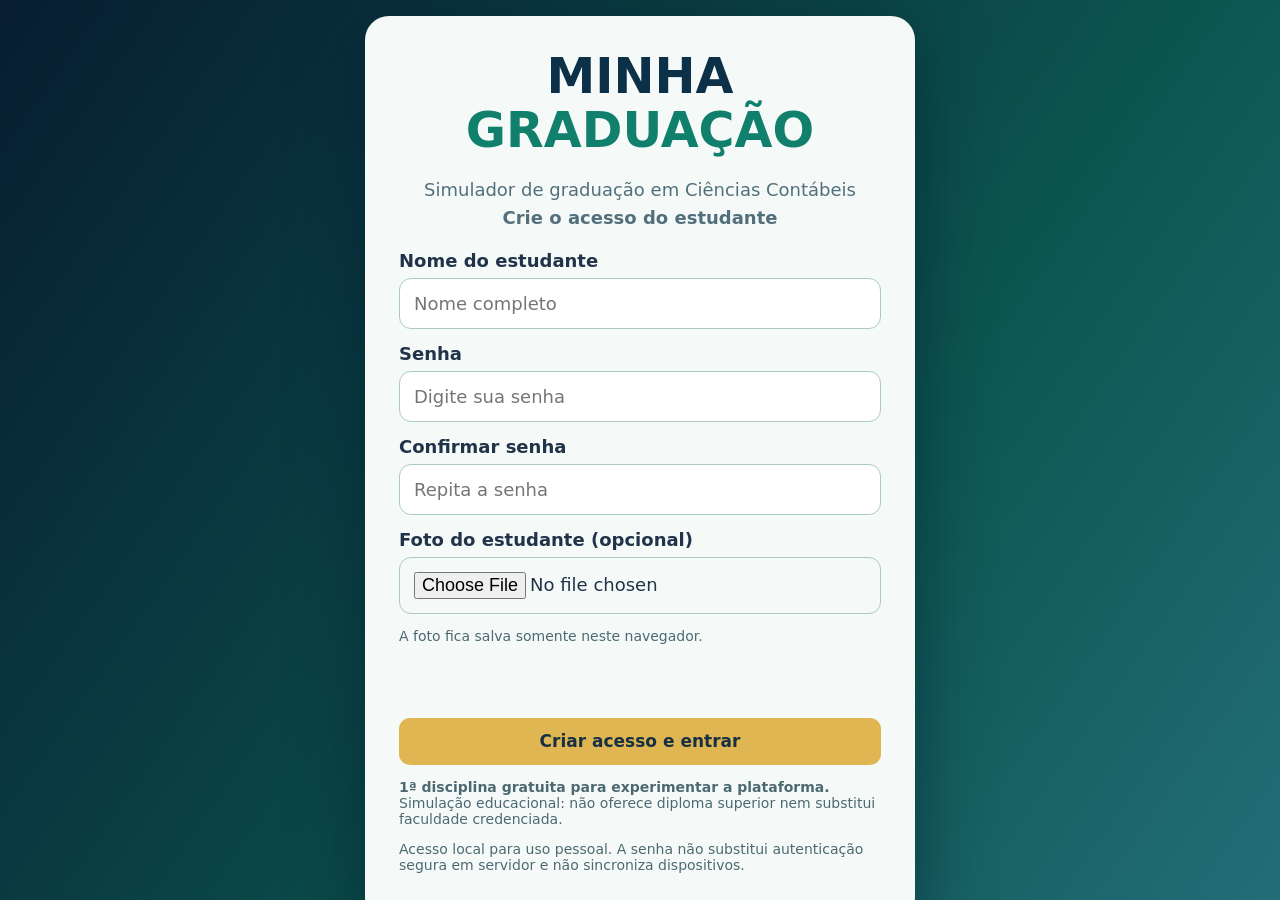
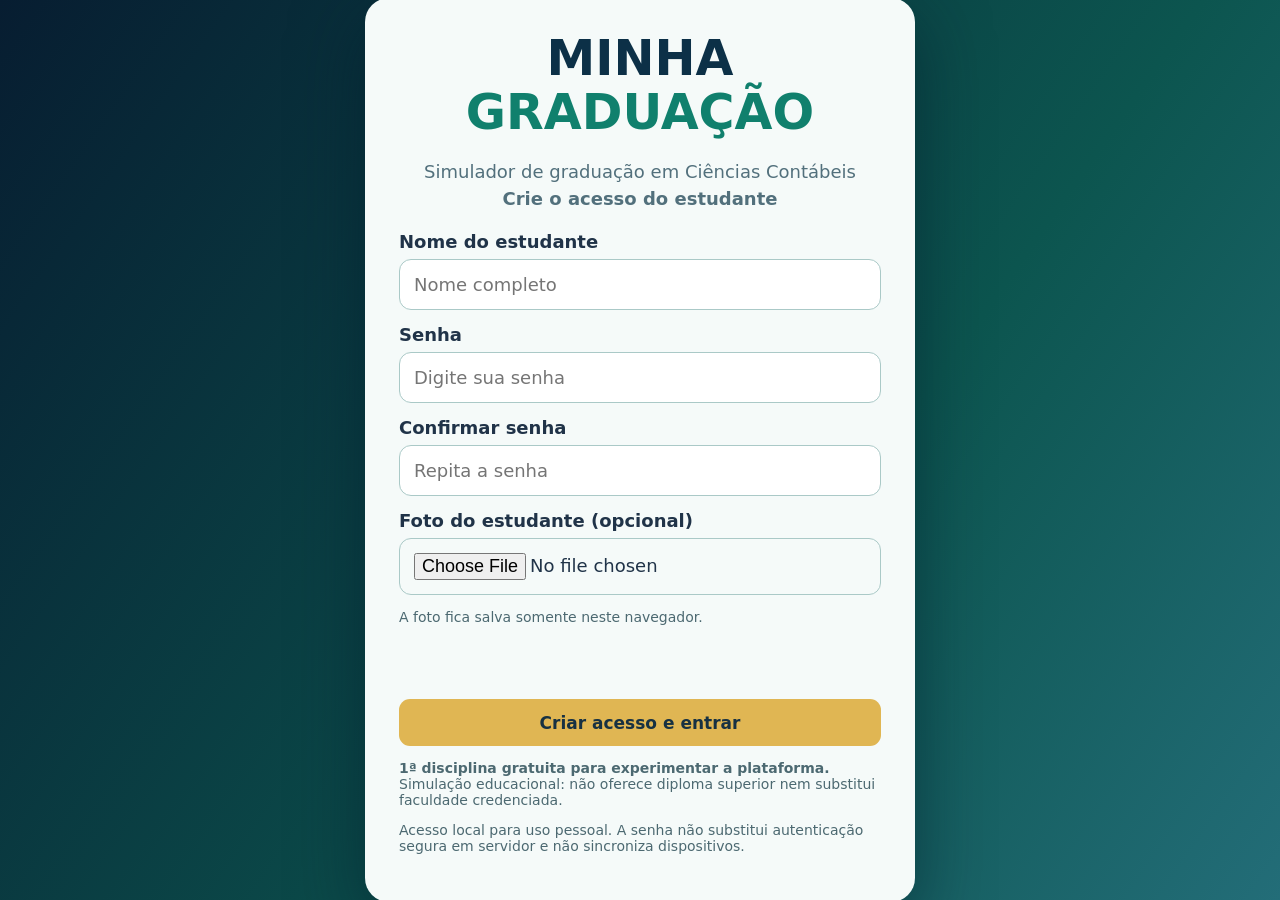
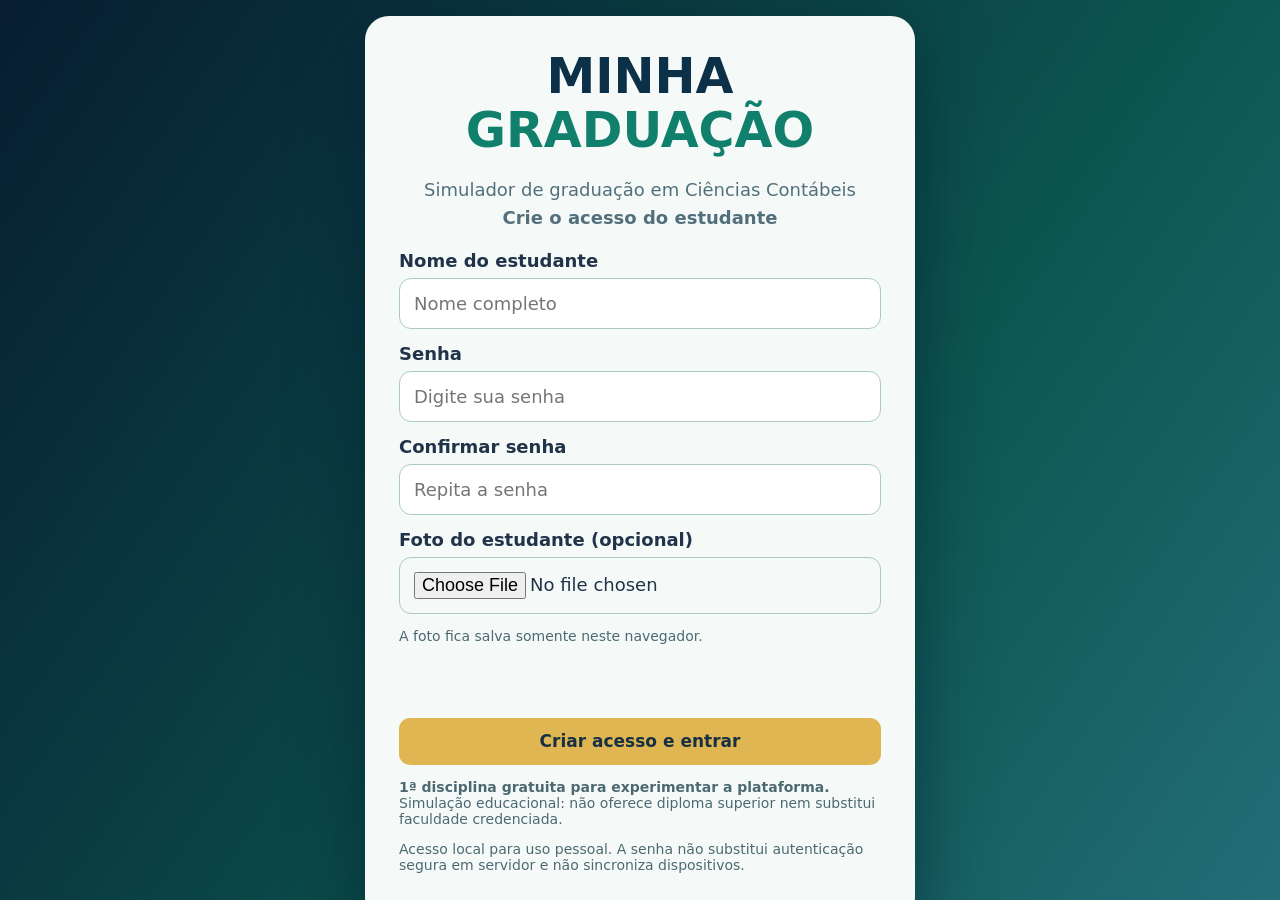
